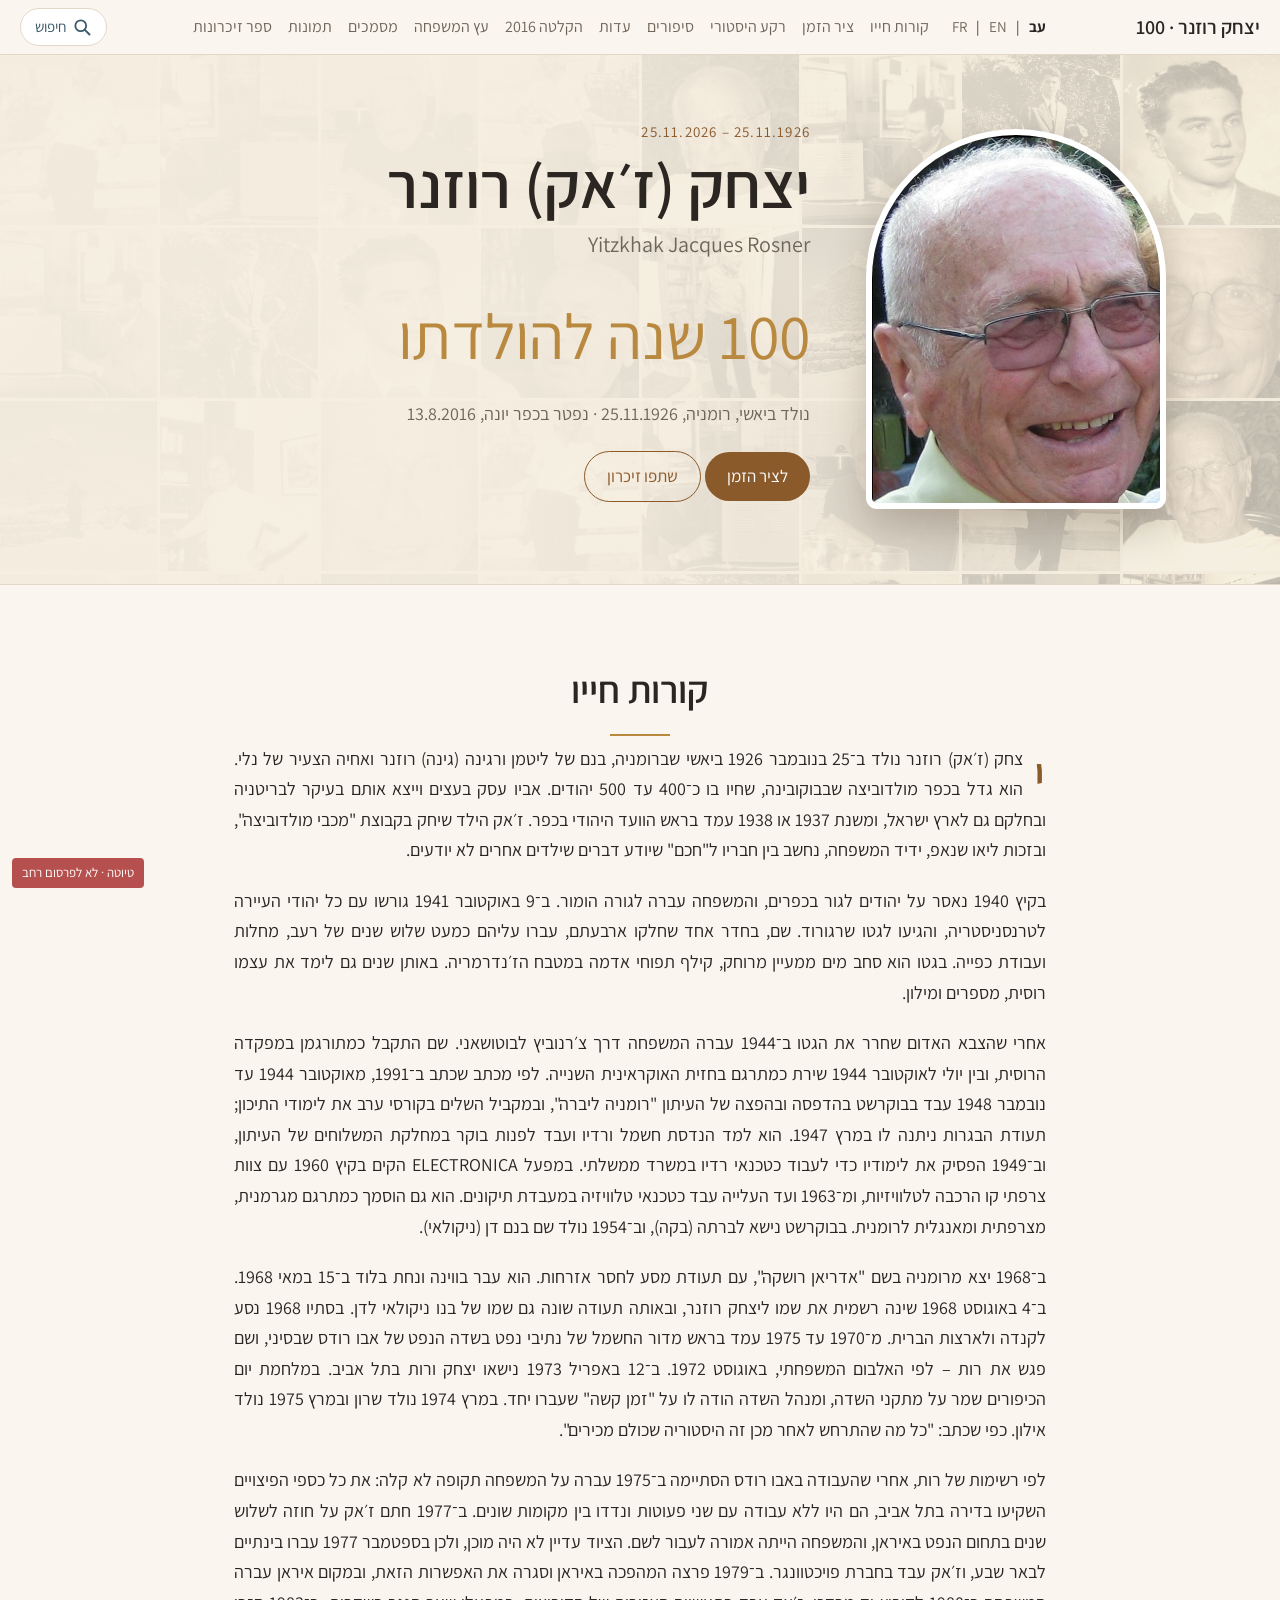
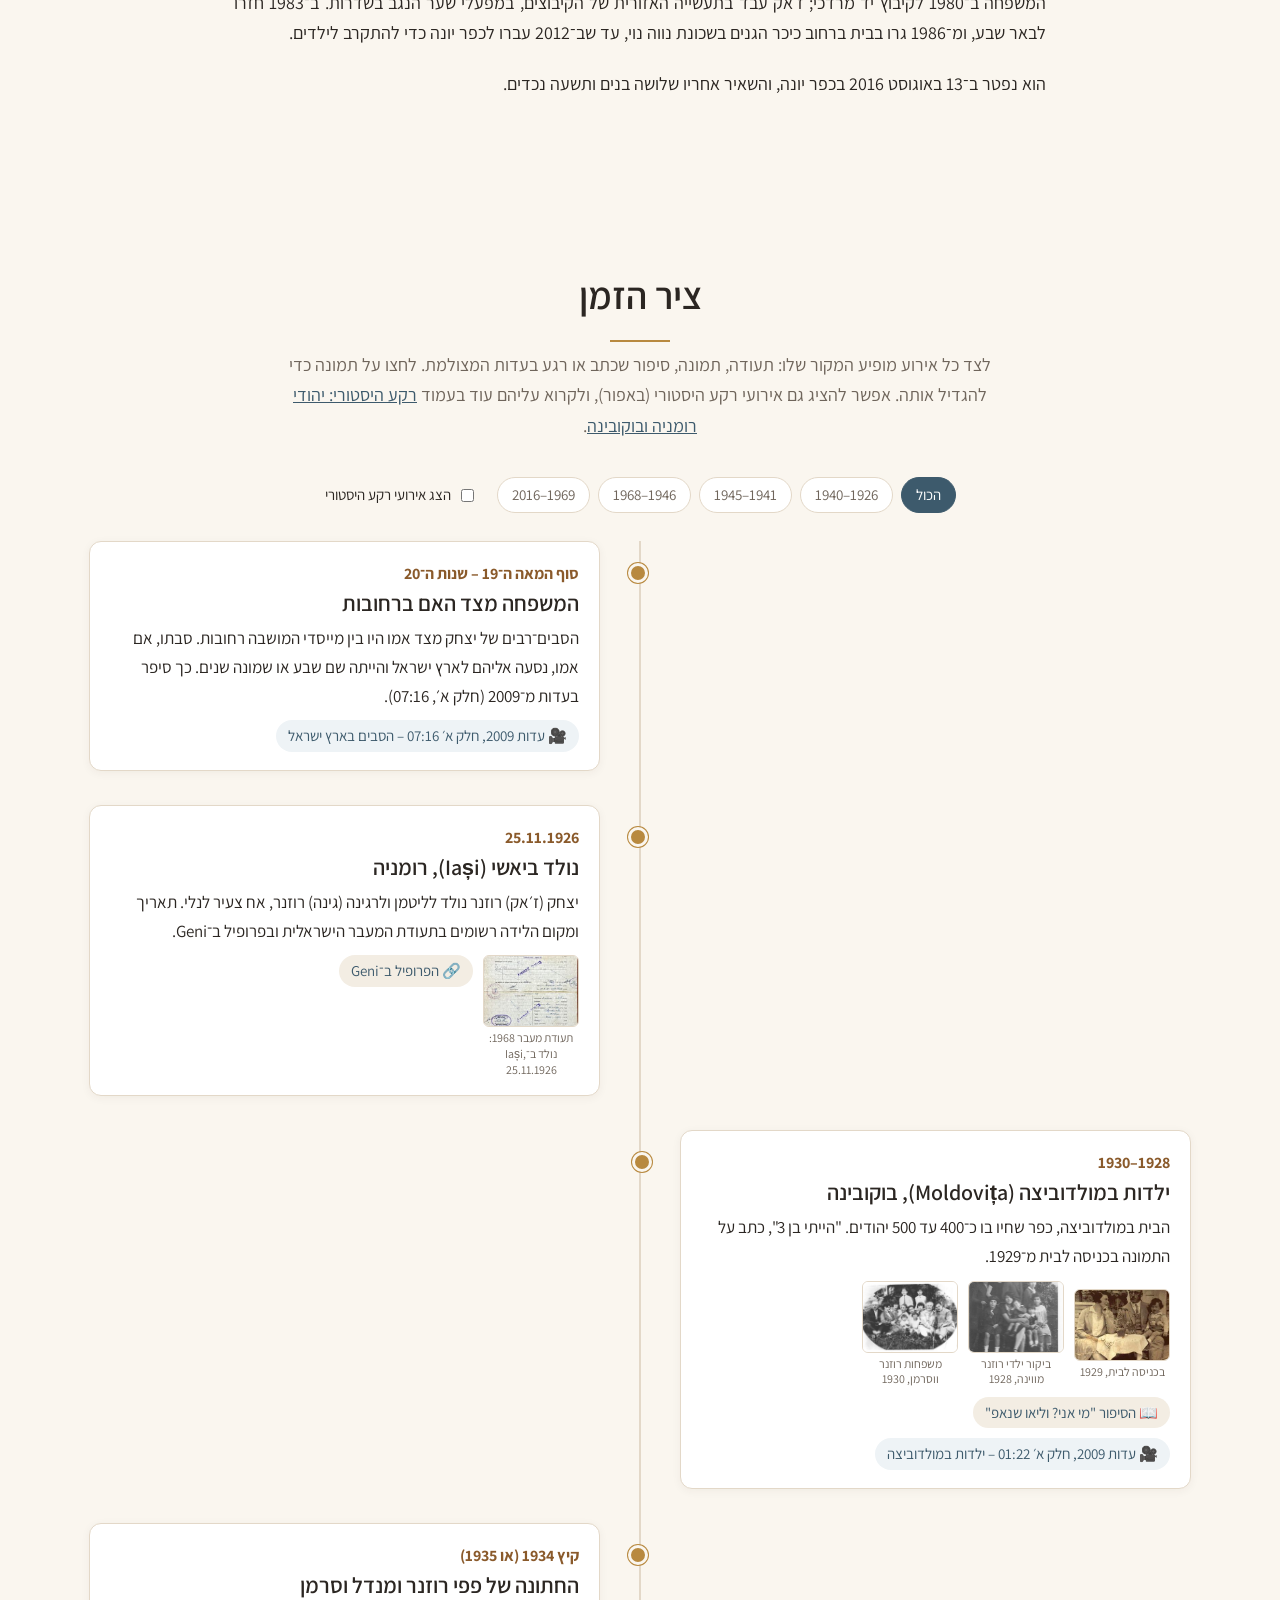
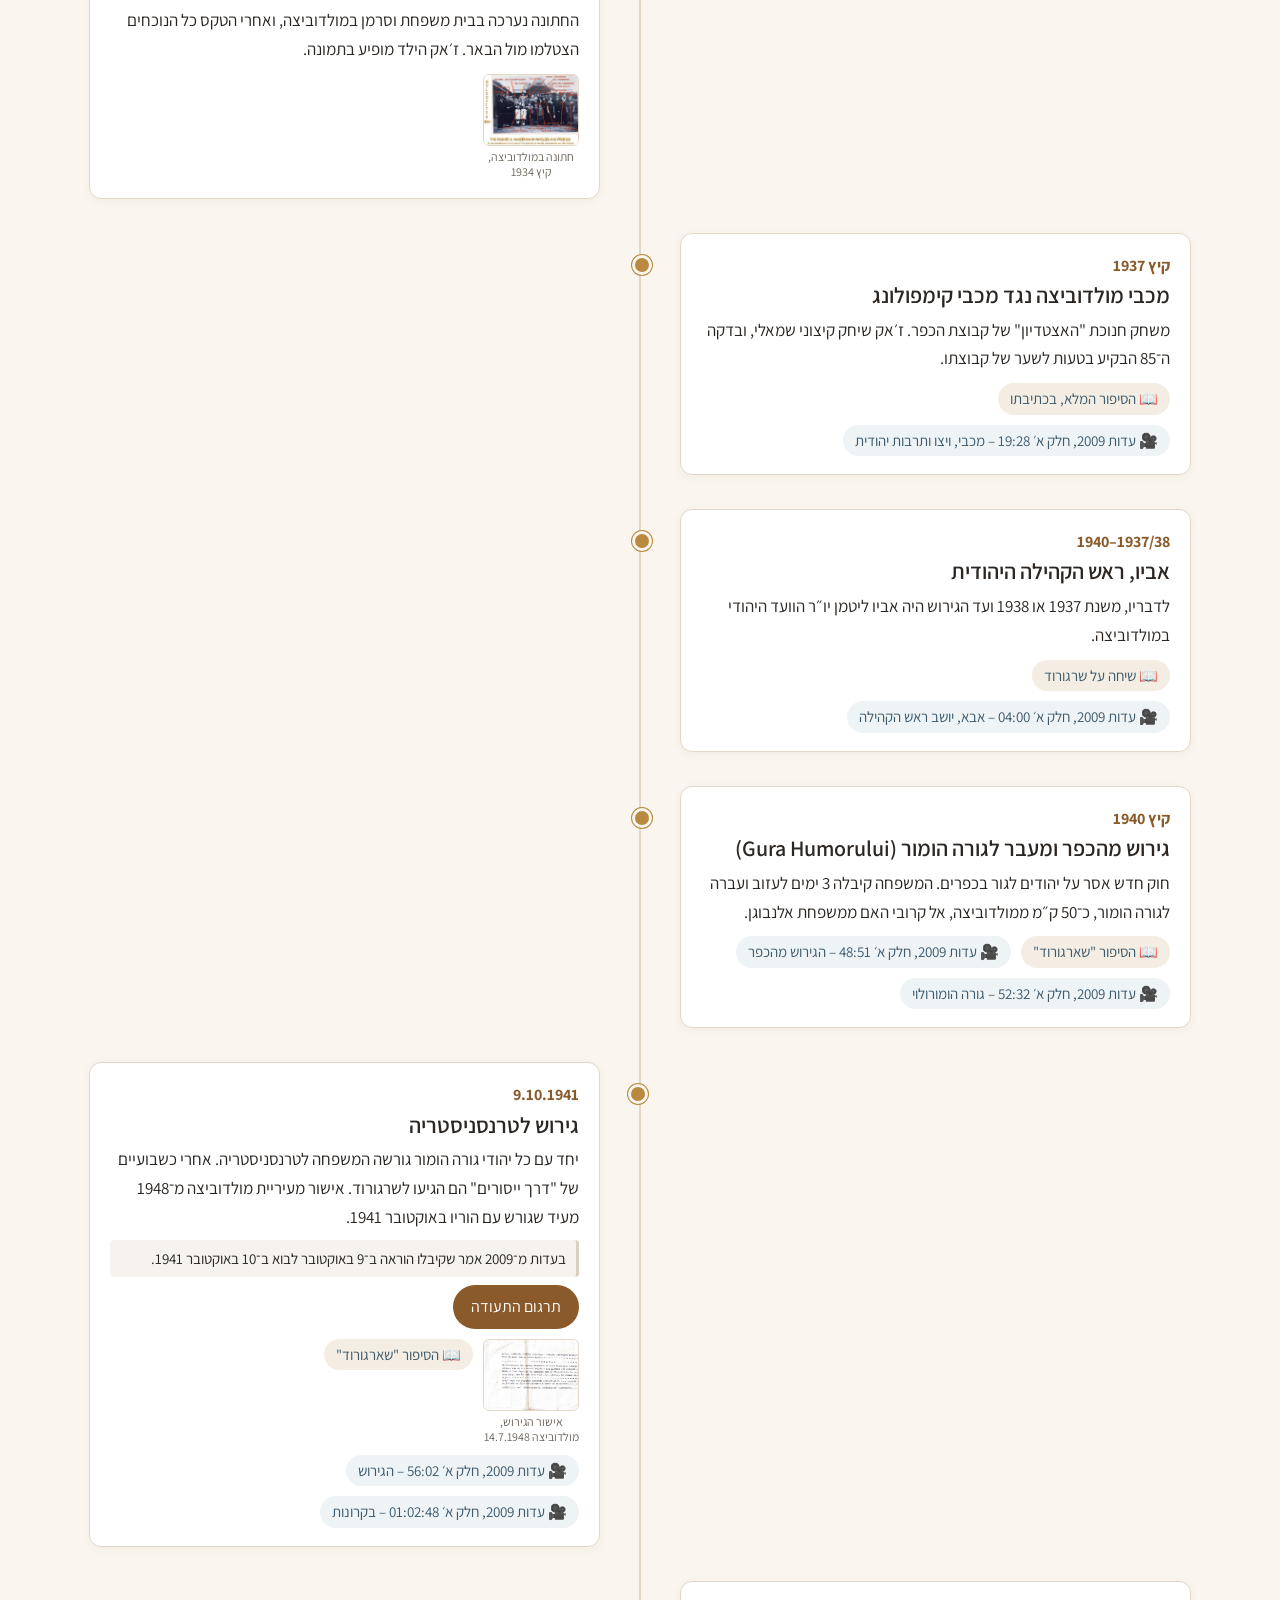
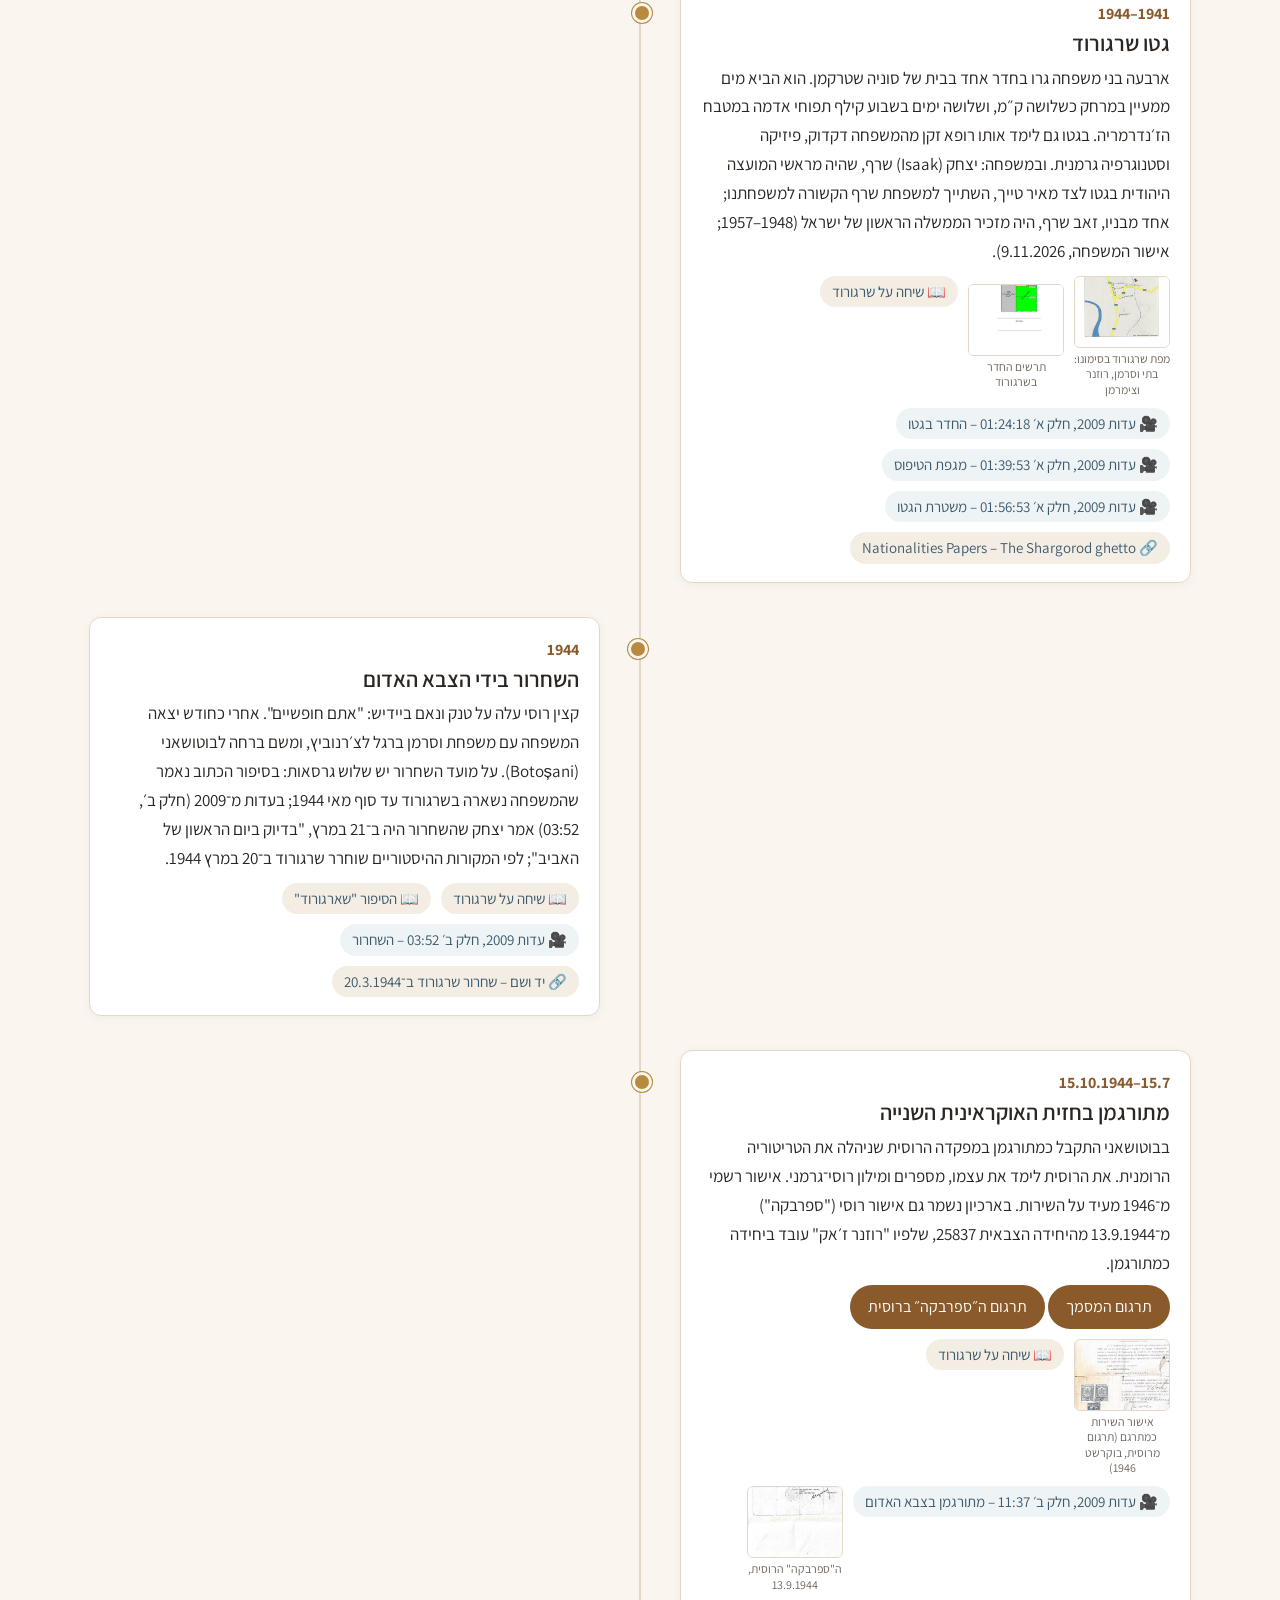
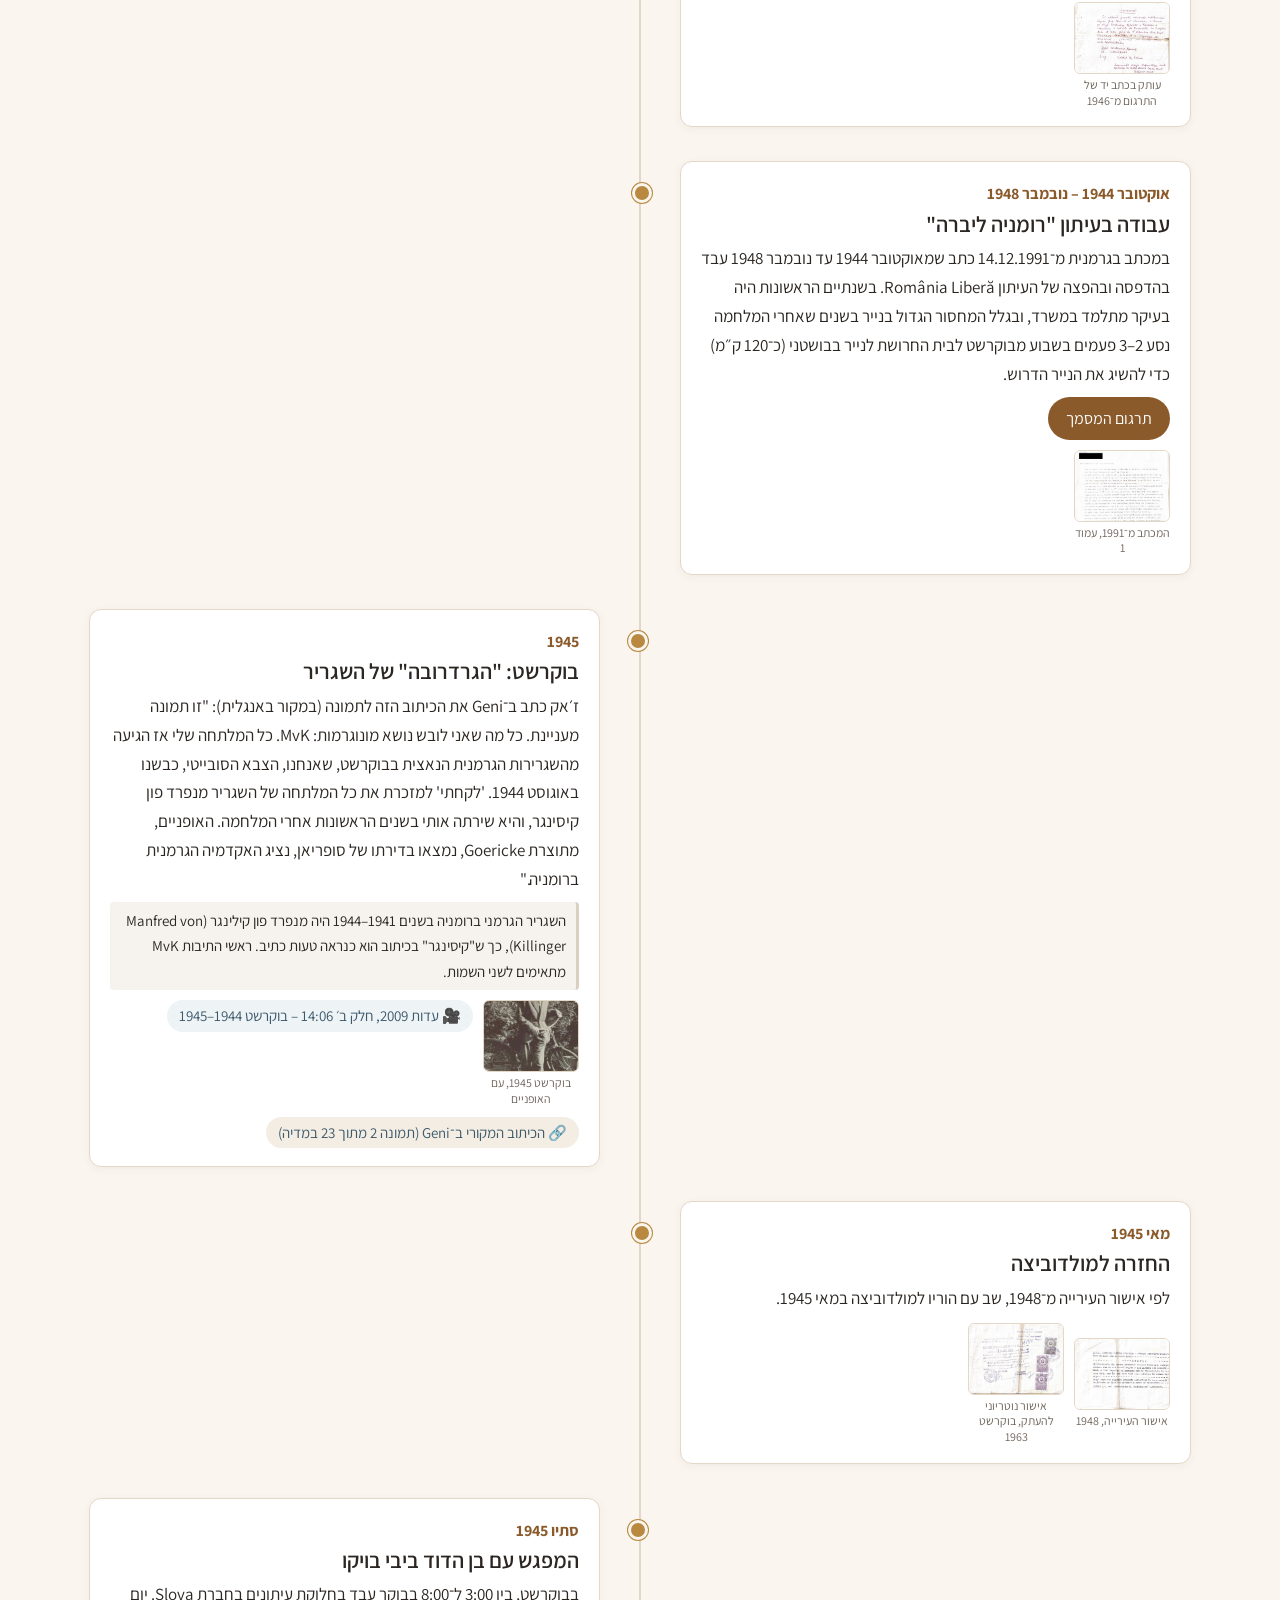
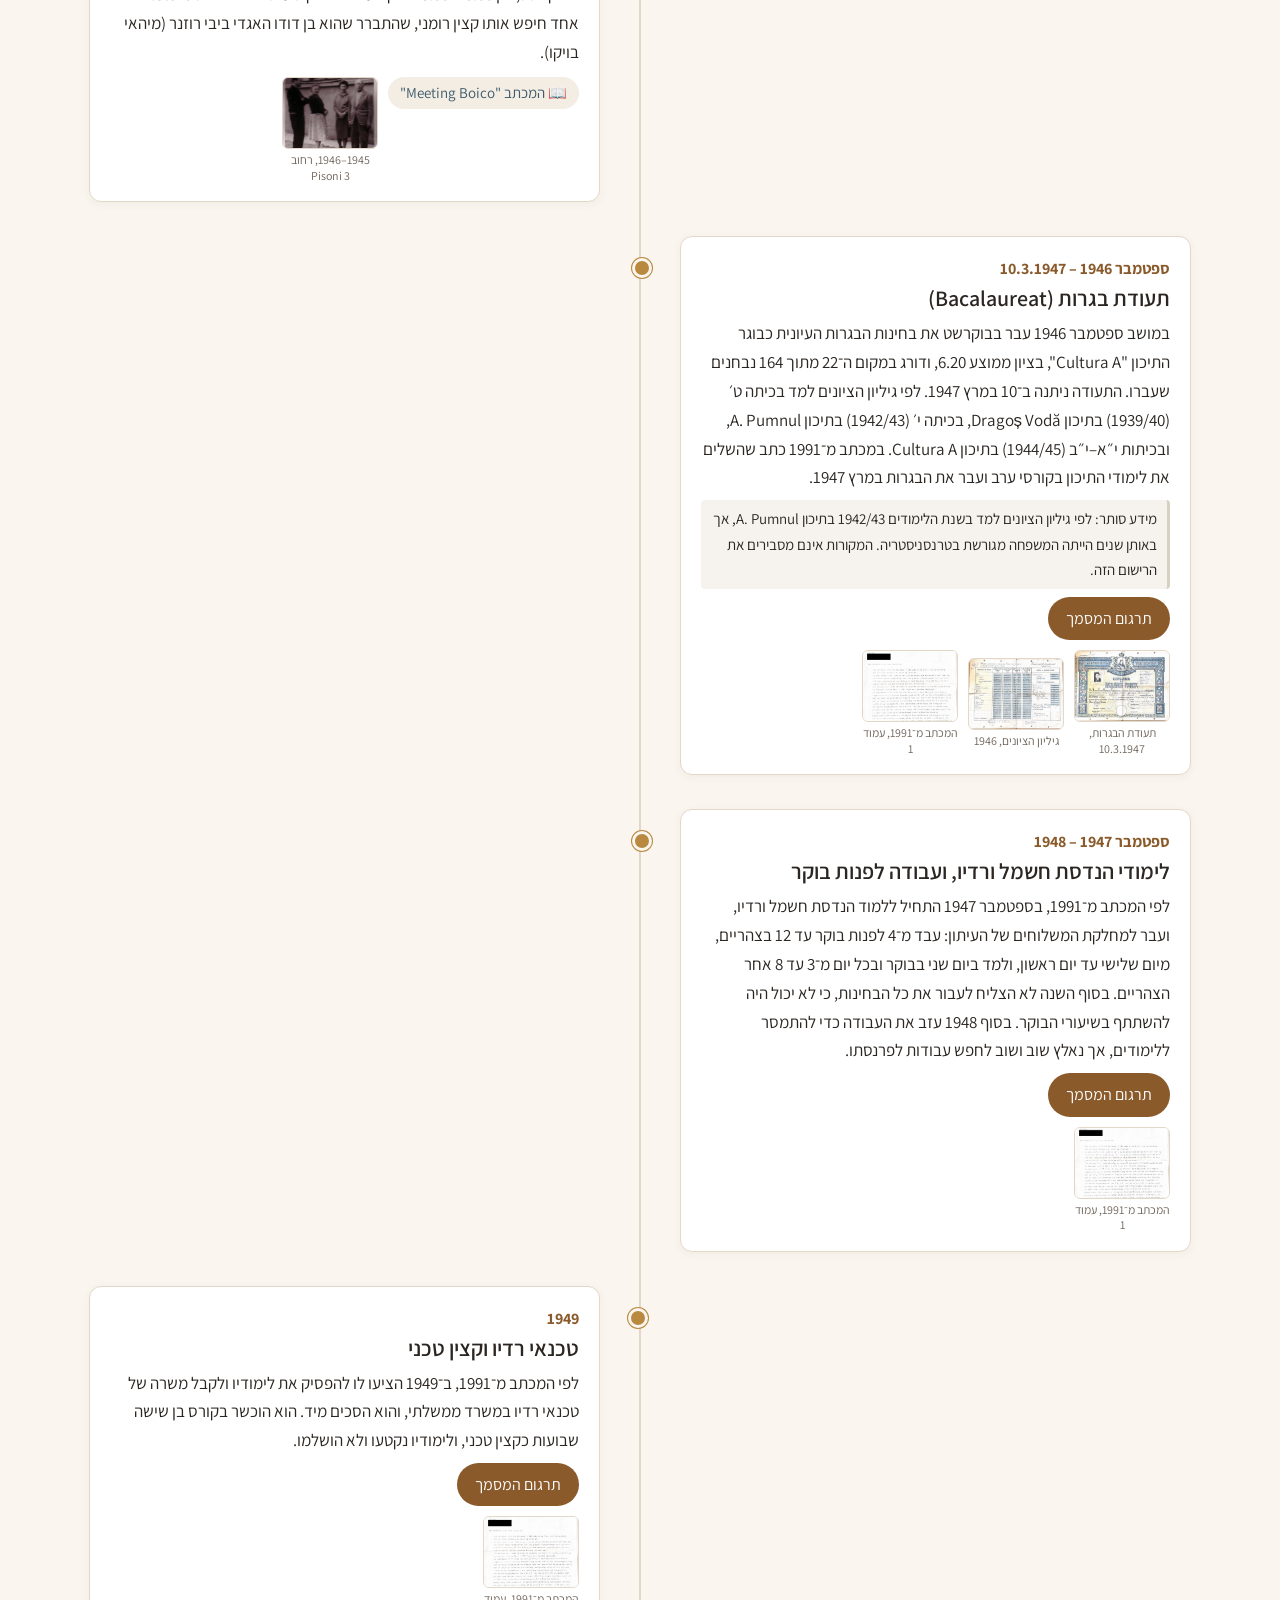
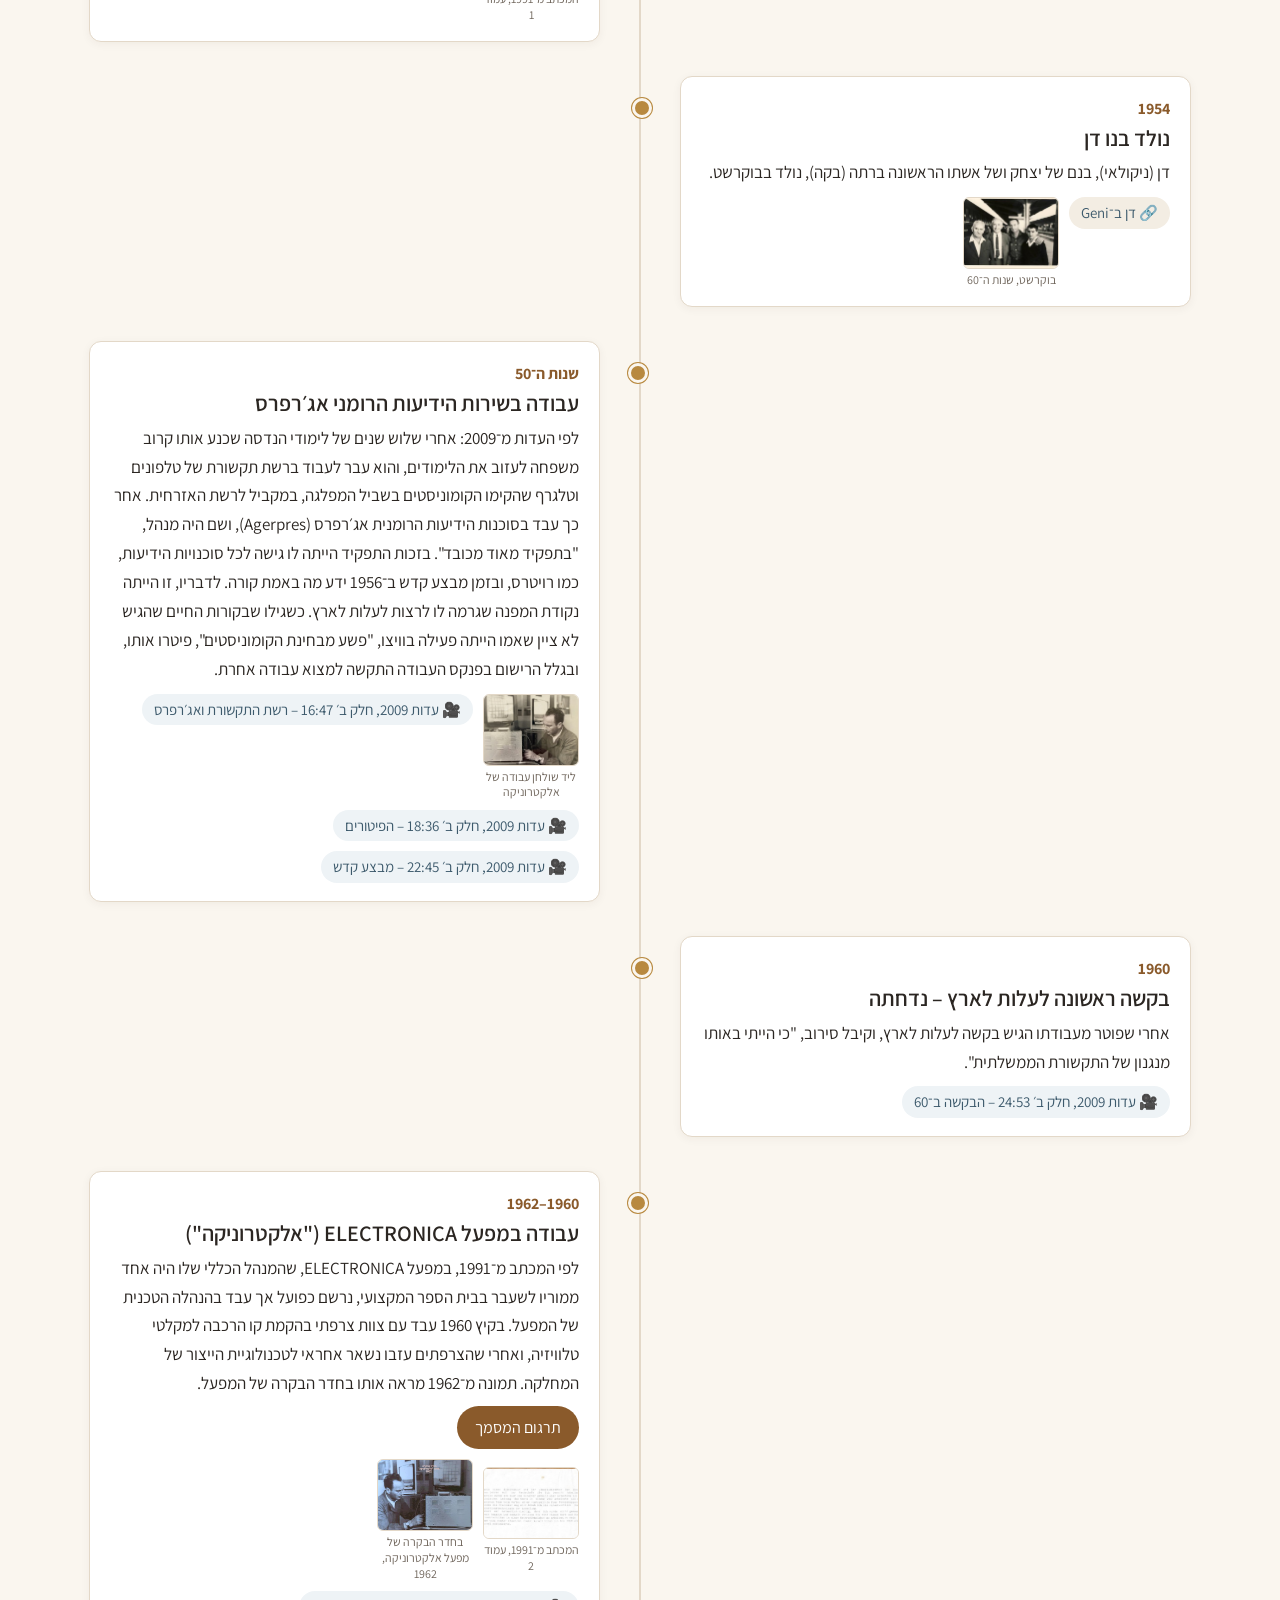
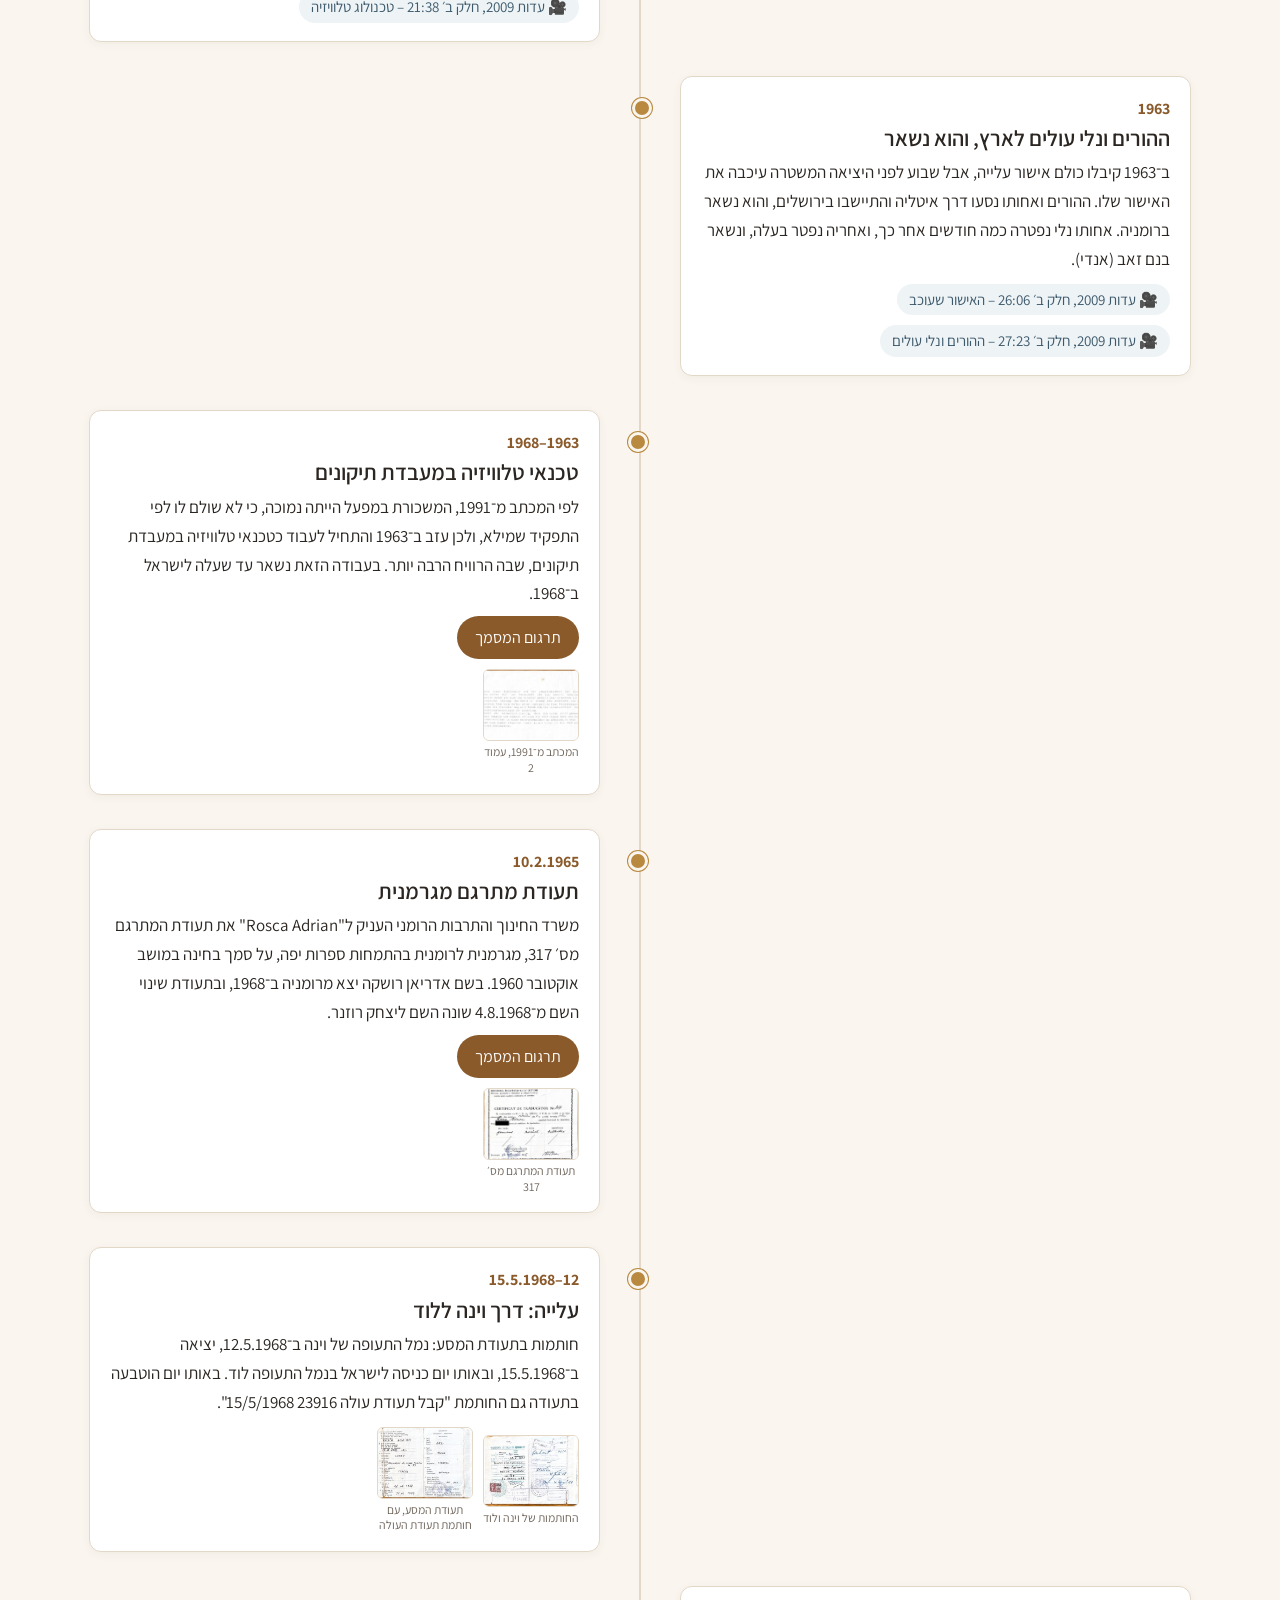
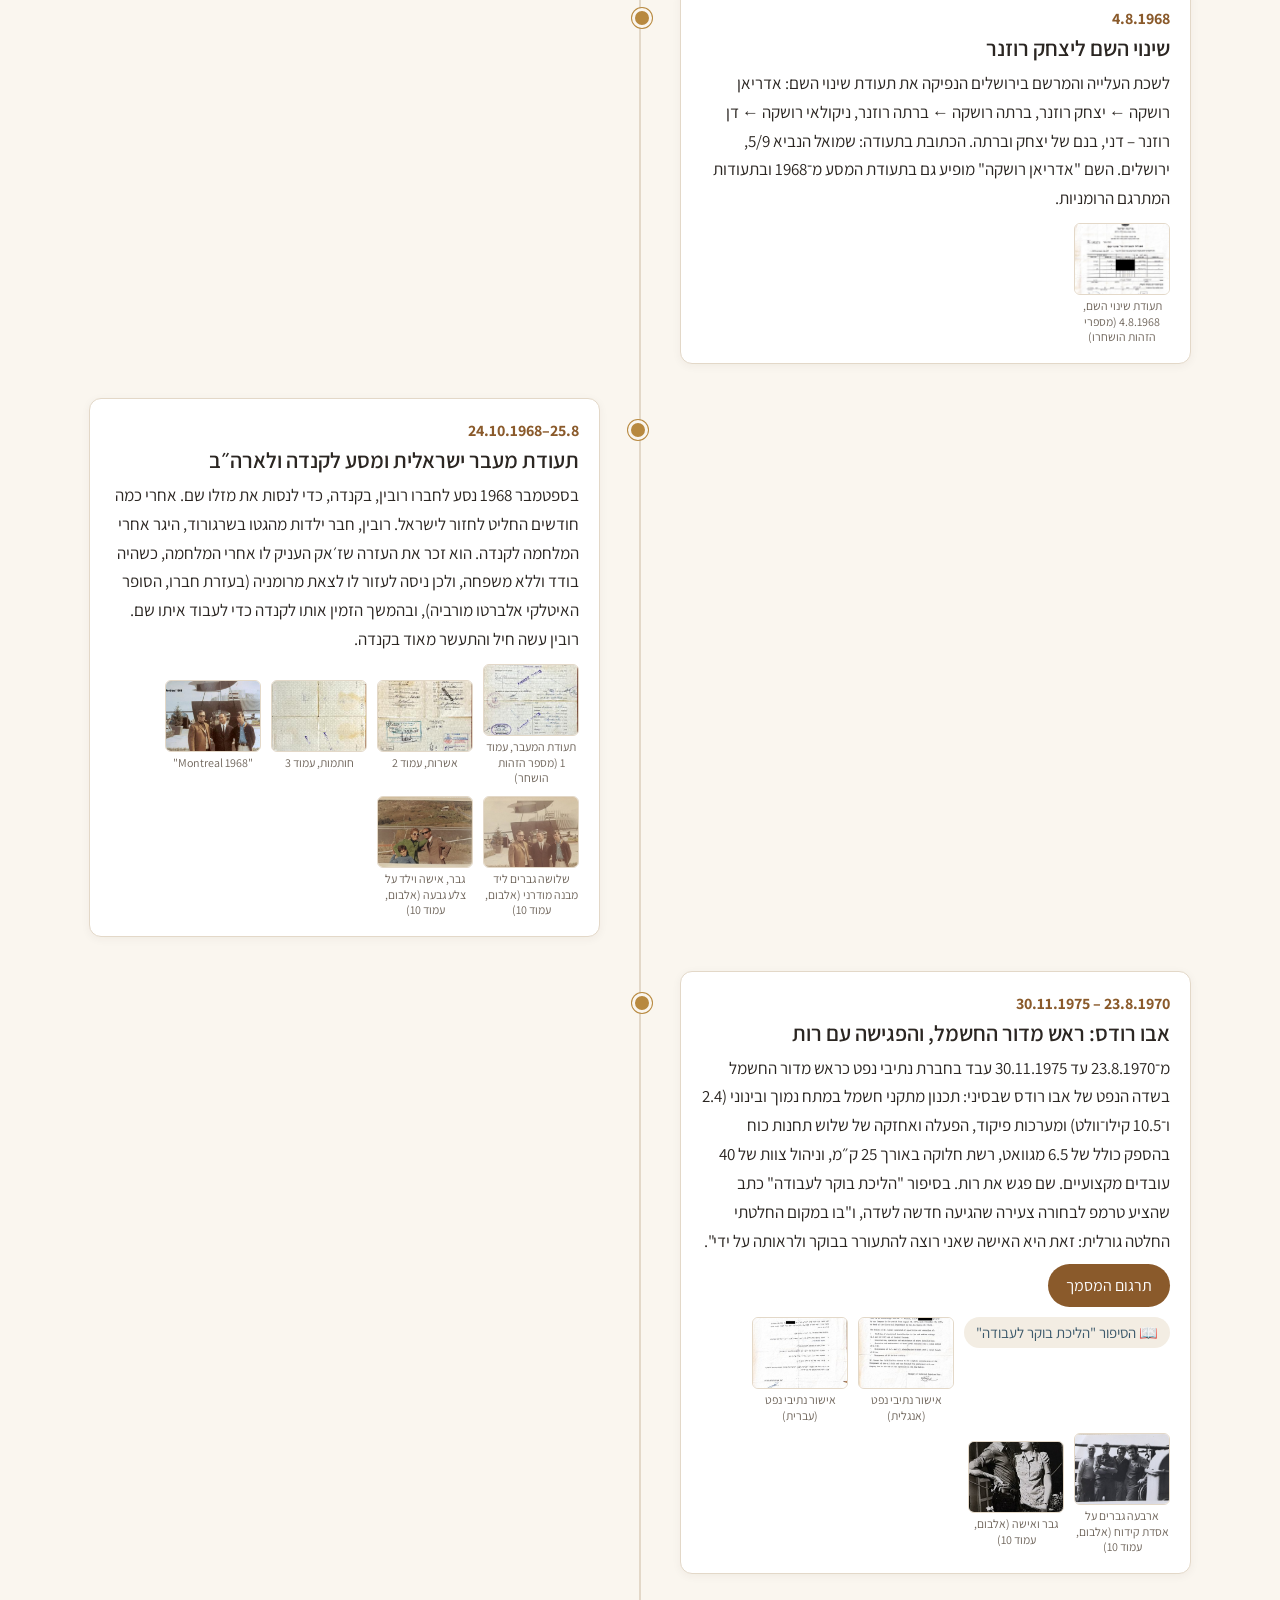
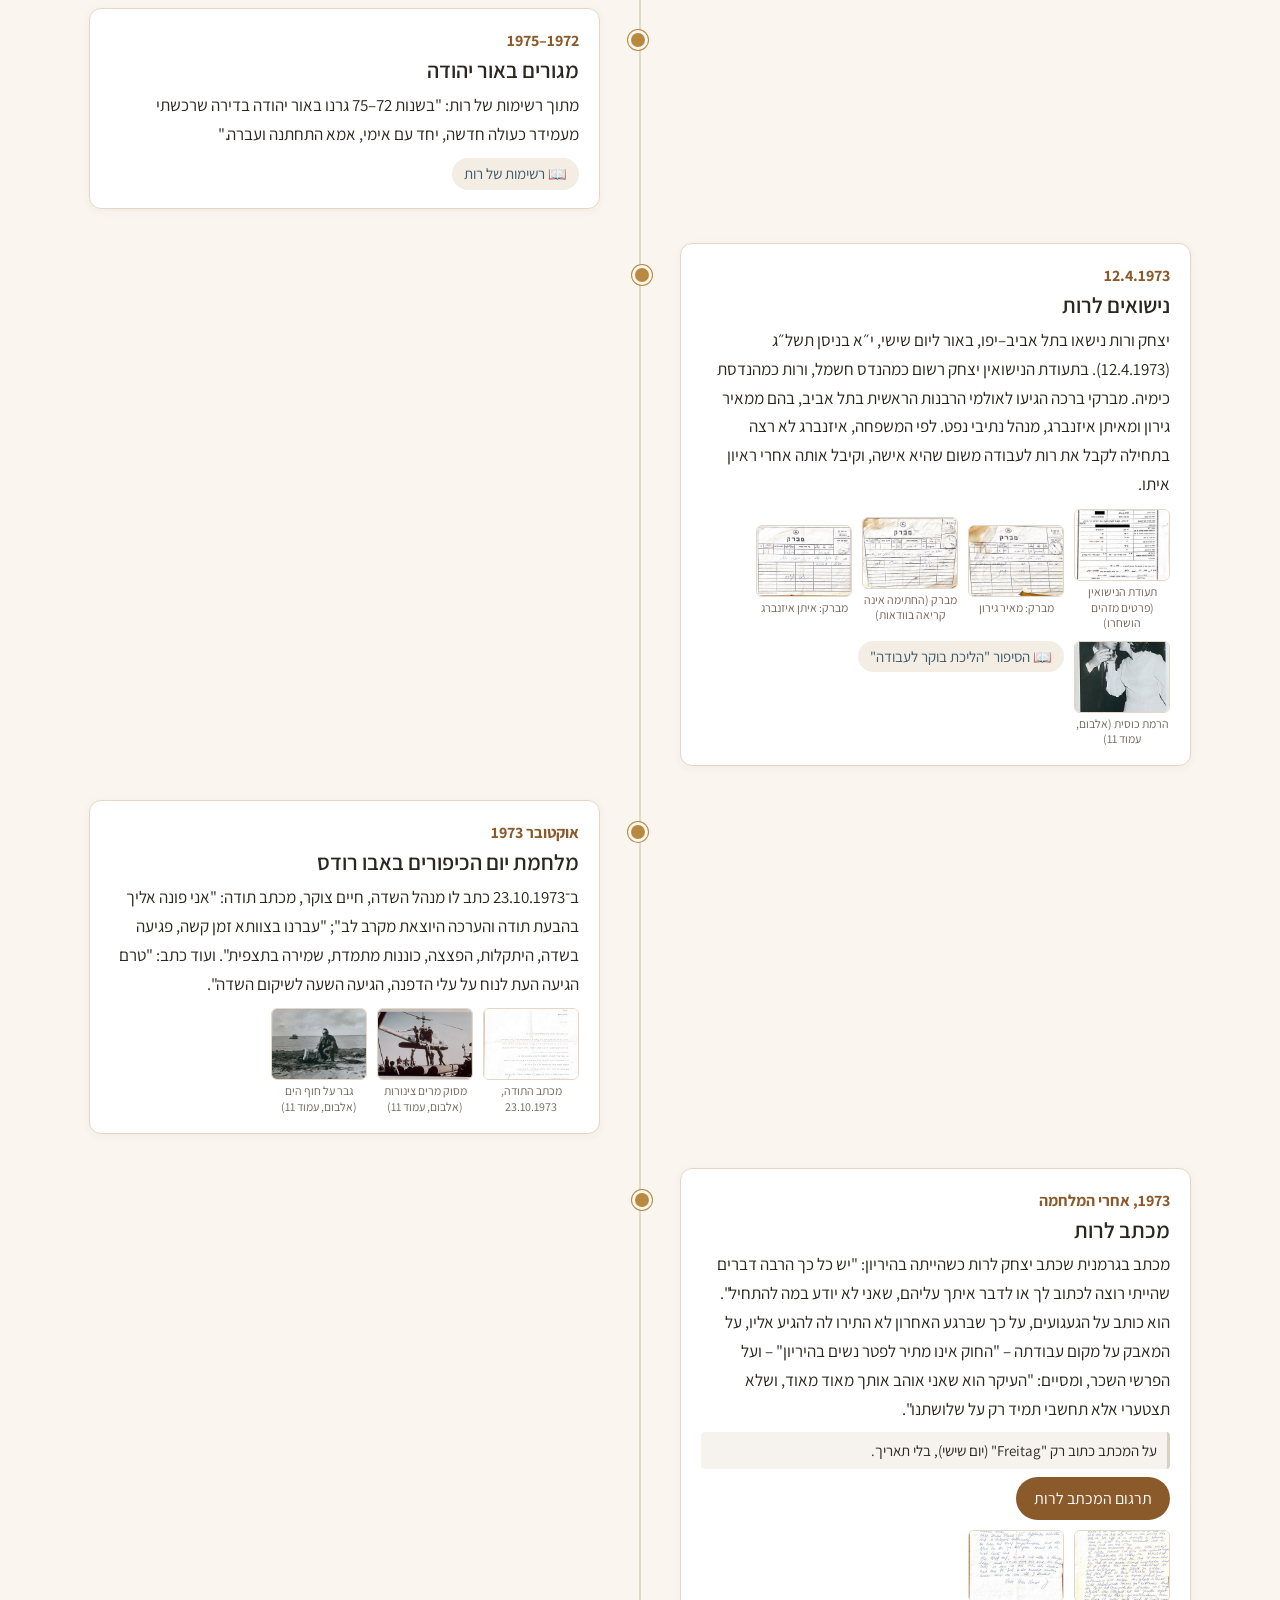
==== index.html @ 9b3b56cf "Hero: faded mosaic background of photos of Jacques (option A), fade flips for RTL/LTR" ====
<!doctype html>
<html lang="he" dir="rtl">
<head>
<meta charset="utf-8">
<meta name="viewport" content="width=device-width,initial-scale=1">
<meta name="robots" content="noindex">
<title data-i18n="doc.title">יצחק (ז׳אק) רוזנר · 100 שנה · 1926–2026</title>
<meta name="description" content="אתר לזכרו של יצחק (ז׳אק) רוזנר, לציון 100 שנה להולדתו: קורות חייו, ציר זמן עם מסמכים, סיפורים שכתב, עדות, עץ משפחה ותמונות.">
<meta property="og:title" content="יצחק (ז׳אק) רוזנר · 100 שנה">
<meta property="og:image" content="img/hero.jpg">
<link rel="preconnect" href="https://fonts.googleapis.com"><link rel="preconnect" href="https://fonts.gstatic.com" crossorigin>
<link href="https://fonts.googleapis.com/css2?family=Assistant:wght@300;400;600;700&display=swap" rel="stylesheet">
<link rel="stylesheet" href="css/style.css">
</head>
<body>
<div class="draft-ribbon" data-i18n="ui.draft">טיוטה · לא לפרסום רחב</div>
<nav class="nav" id="nav">
  <a href="#top" class="nav-brand" data-i18n="nav.brand">יצחק רוזנר · 100</a>
  <div class="lang-switch" role="navigation" aria-label="Language">
    <button type="button" data-set-lang="he" lang="he">עב</button>
    <span aria-hidden="true">|</span>
    <button type="button" data-set-lang="en" lang="en">EN</button>
    <span aria-hidden="true">|</span>
    <button type="button" data-set-lang="fr" lang="fr">FR</button>
  </div>
  <button class="nav-toggle" data-i18n-aria="nav.menu" aria-label="תפריט" onclick="document.getElementById('nav').classList.toggle('open')">☰</button>
  <div class="nav-links">
    <a href="#bio" data-i18n="nav.bio">קורות חייו</a><a href="#timeline" data-i18n="nav.timeline">ציר הזמן</a><a href="history.html" data-i18n="nav.history">רקע היסטורי</a><a href="#stories" data-i18n="nav.stories">סיפורים</a><a href="#testimony" data-i18n="nav.testimony">עדות</a><a href="#recording2016" data-i18n="nav.recording">הקלטה 2016</a><a href="#family" data-i18n="nav.family">עץ המשפחה</a><a href="#documents" data-i18n="nav.documents">מסמכים</a><a href="#gallery" data-i18n="nav.gallery">תמונות</a><a href="#memories" data-i18n="nav.memories">ספר זיכרונות</a>
  </div>
  <button type="button" class="nav-search" data-search-open data-i18n-aria="search.open" aria-label="חיפוש באתר" title="Ctrl+K"><svg viewBox="0 0 24 24" width="20" height="20" aria-hidden="true"><circle cx="10.5" cy="10.5" r="6.5" fill="none" stroke="currentColor" stroke-width="2.2"/><line x1="15.5" y1="15.5" x2="21" y2="21" stroke="currentColor" stroke-width="2.4" stroke-linecap="round"/></svg><span data-i18n="search.btn">חיפוש</span></button>
</nav>

<header class="hero" id="top">
  <div class="hero-bg" aria-hidden="true"><img src="img/t/g_young_portrait.jpg" alt="" decoding="async"><img src="img/t/g_bicycle.jpg" alt="" decoding="async"><img src="img/t/g_lab.jpg" alt="" decoding="async"><img src="img/t/g_2011_aug.jpg" alt="" decoding="async"><img src="img/t/g_promenade.jpg" alt="" decoding="async"><img src="img/t/g_2012.jpg" alt="" decoding="async"><img src="img/t/g_1962_lab.jpg" alt="" decoding="async"><img src="img/t/g_old_5.jpg" alt="" decoding="async"><img src="img/t/g_2005b.jpg" alt="" decoding="async"><img src="img/t/g_study.jpg" alt="" decoding="async"><img src="img/t/g_ap17_1.jpg" alt="" decoding="async"><img src="img/t/g_2013.jpg" alt="" decoding="async"><img src="img/t/g_2011_85b.jpg" alt="" decoding="async"><img src="img/t/g_young_portrait.jpg" alt="" decoding="async"><img src="img/t/g_bicycle.jpg" alt="" decoding="async"><img src="img/t/g_lab.jpg" alt="" decoding="async"><img src="img/t/g_2011_aug.jpg" alt="" decoding="async"><img src="img/t/g_promenade.jpg" alt="" decoding="async"><img src="img/t/g_2012.jpg" alt="" decoding="async"><img src="img/t/g_1962_lab.jpg" alt="" decoding="async"><img src="img/t/g_old_5.jpg" alt="" decoding="async"><img src="img/t/g_2005b.jpg" alt="" decoding="async"><img src="img/t/g_study.jpg" alt="" decoding="async"><img src="img/t/g_ap17_1.jpg" alt="" decoding="async"><img src="img/t/g_2013.jpg" alt="" decoding="async"><img src="img/t/g_2011_85b.jpg" alt="" decoding="async"><img src="img/t/g_young_portrait.jpg" alt="" decoding="async"><img src="img/t/g_bicycle.jpg" alt="" decoding="async"><img src="img/t/g_lab.jpg" alt="" decoding="async"><img src="img/t/g_2011_aug.jpg" alt="" decoding="async"><img src="img/t/g_promenade.jpg" alt="" decoding="async"><img src="img/t/g_2012.jpg" alt="" decoding="async"><img src="img/t/g_1962_lab.jpg" alt="" decoding="async"><img src="img/t/g_old_5.jpg" alt="" decoding="async"><img src="img/t/g_2005b.jpg" alt="" decoding="async"><img src="img/t/g_study.jpg" alt="" decoding="async"><img src="img/t/g_ap17_1.jpg" alt="" decoding="async"><img src="img/t/g_2013.jpg" alt="" decoding="async"><img src="img/t/g_2011_85b.jpg" alt="" decoding="async"><img src="img/t/g_young_portrait.jpg" alt="" decoding="async"><img src="img/t/g_bicycle.jpg" alt="" decoding="async"><img src="img/t/g_lab.jpg" alt="" decoding="async"><img src="img/t/g_2011_aug.jpg" alt="" decoding="async"><img src="img/t/g_promenade.jpg" alt="" decoding="async"><img src="img/t/g_2012.jpg" alt="" decoding="async"><img src="img/t/g_1962_lab.jpg" alt="" decoding="async"><img src="img/t/g_old_5.jpg" alt="" decoding="async"><img src="img/t/g_2005b.jpg" alt="" decoding="async"><img src="img/t/g_study.jpg" alt="" decoding="async"><img src="img/t/g_ap17_1.jpg" alt="" decoding="async"><img src="img/t/g_2013.jpg" alt="" decoding="async"><img src="img/t/g_2011_85b.jpg" alt="" decoding="async"></div><div class="hero-veil" aria-hidden="true"></div>
  <div class="hero-inner">
    <figure class="hero-photo"><img src="img/hero.jpg" alt="יצחק רוזנר, 2009" data-i18n-alt="hero.alt"></figure>
    <div class="hero-text">
      <p class="eyebrow">25.11.1926 – 25.11.2026</p>
      <h1 data-i18n="hero.name">יצחק (ז׳אק) רוזנר</h1>
      <p class="latin">Yitzkhak Jacques Rosner</p>
      <p class="hundred"><span>100</span> <span data-i18n="hero.hundred">שנה להולדתו</span></p>
      <p class="dates" data-i18n="hero.dates">נולד ביאשי, רומניה, 25.11.1926 · נפטר בכפר יונה, 13.8.2016</p>
      <p class="hero-cta"><a class="btn" href="#timeline" data-i18n="hero.cta.timeline">לציר הזמן</a> <a class="btn ghost" href="#memories" data-i18n="hero.cta.memory">שתפו זיכרון</a></p>
    </div>
  </div>
</header>

<main>
<section id="bio" class="section narrow">
  <h2 class="sec-title" data-i18n="sec.bio">קורות חייו</h2>
  <div class="bio">
    <p data-i18n="bio.1">יצחק (ז׳אק) רוזנר נולד ב־25 בנובמבר 1926 ביאשי שברומניה, בנם של ליטמן ורגינה (גינה) רוזנר ואחיה הצעיר של נלי. הוא גדל בכפר מולדוביצה שבבוקובינה, שחיו בו כ־400 עד 500 יהודים. אביו עסק בעצים וייצא אותם בעיקר לבריטניה ובחלקם גם לארץ ישראל, ומשנת 1937 או 1938 עמד בראש הוועד היהודי בכפר. ז׳אק הילד שיחק בקבוצת "מכבי מולדוביצה", ובזכות ליאו שנאפ, ידיד המשפחה, נחשב בין חבריו ל"חכם" שיודע דברים שילדים אחרים לא יודעים.</p>
    <p data-i18n="bio.2">בקיץ 1940 נאסר על יהודים לגור בכפרים, והמשפחה עברה לגורה הומור. ב־9 באוקטובר 1941 גורשו עם כל יהודי העיירה לטרנסניסטריה, והגיעו לגטו שרגורוד. שם, בחדר אחד שחלקו ארבעתם, עברו עליהם כמעט שלוש שנים של רעב, מחלות ועבודת כפייה. בגטו הוא סחב מים ממעיין מרוחק, קילף תפוחי אדמה במטבח הז׳נדרמריה. באותן שנים גם לימד את עצמו רוסית, מספרים ומילון.</p>
    <p data-i18n="bio.3">אחרי שהצבא האדום שחרר את הגטו ב־1944 עברה המשפחה דרך צ׳רנוביץ לבוטושאני. שם התקבל כמתורגמן במפקדה הרוסית, ובין יולי לאוקטובר 1944 שירת כמתרגם בחזית האוקראינית השנייה. לפי מכתב שכתב ב־1991, מאוקטובר 1944 עד נובמבר 1948 עבד בבוקרשט בהדפסה ובהפצה של העיתון "רומניה ליברה", ובמקביל השלים בקורסי ערב את לימודי התיכון; תעודת הבגרות ניתנה לו במרץ 1947. הוא למד הנדסת חשמל ורדיו ועבד לפנות בוקר במחלקת המשלוחים של העיתון, וב־1949 הפסיק את לימודיו כדי לעבוד כטכנאי רדיו במשרד ממשלתי. במפעל ELECTRONICA הקים בקיץ 1960 עם צוות צרפתי קו הרכבה לטלוויזיות, ומ־1963 ועד העלייה עבד כטכנאי טלוויזיה במעבדת תיקונים. הוא גם הוסמך כמתרגם מגרמנית, מצרפתית ומאנגלית לרומנית. בבוקרשט נישא לברתה (בקה), וב־1954 נולד שם בנם דן (ניקולאי).</p>
    <p data-i18n="bio.4">ב־1968 יצא מרומניה בשם "אדריאן רושקה", עם תעודת מסע לחסר אזרחות. הוא עבר בווינה ונחת בלוד ב־15 במאי 1968. ב־4 באוגוסט 1968 שינה רשמית את שמו ליצחק רוזנר, ובאותה תעודה שונה גם שמו של בנו ניקולאי לדן. בסתיו 1968 נסע לקנדה ולארצות הברית. מ־1970 עד 1975 עמד בראש מדור החשמל של נתיבי נפט בשדה הנפט של אבו רודס שבסיני, ושם פגש את רות – לפי האלבום המשפחתי, באוגוסט 1972. ב־12 באפריל 1973 נישאו יצחק ורות בתל אביב. במלחמת יום הכיפורים שמר על מתקני השדה, ומנהל השדה הודה לו על "זמן קשה" שעברו יחד. במרץ 1974 נולד שרון ובמרץ 1975 נולד אילון. כפי שכתב: "כל מה שהתרחש לאחר מכן זה היסטוריה שכולם מכירים".</p>
    <p data-i18n="bio.6">לפי רשימות של רות, אחרי שהעבודה באבו רודס הסתיימה ב־1975 עברה על המשפחה תקופה לא קלה: את כל כספי הפיצויים השקיעו בדירה בתל אביב, הם היו ללא עבודה עם שני פעוטות ונדדו בין מקומות שונים. ב־1977 חתם ז׳אק על חוזה לשלוש שנים בתחום הנפט באיראן, והמשפחה הייתה אמורה לעבור לשם. הציוד עדיין לא היה מוכן, ולכן בספטמבר 1977 עברו בינתיים לבאר שבע, וז׳אק עבד בחברת פויכטוונגר. ב־1979 פרצה המהפכה באיראן וסגרה את האפשרות הזאת, ובמקום איראן עברה המשפחה ב־1980 לקיבוץ יד מרדכי; ז׳אק עבד בתעשייה האזורית של הקיבוצים, במפעלי שער הנגב בשדרות. ב־1983 חזרו לבאר שבע, ומ־1986 גרו בבית ברחוב כיכר הגנים בשכונת נווה נוי, עד שב־2012 עברו לכפר יונה כדי להתקרב לילדים.</p>
    <p data-i18n="bio.5">הוא נפטר ב־13 באוגוסט 2016 בכפר יונה, והשאיר אחריו שלושה בנים ותשעה נכדים.</p>
  </div>
</section>

<section id="timeline" class="section">
  <h2 class="sec-title" data-i18n="sec.timeline">ציר הזמן</h2>
  <p class="sec-lead" data-i18n-html="sec.timeline.lead">לצד כל אירוע מופיע המקור שלו: תעודה, תמונה, סיפור שכתב או רגע בעדות המצולמת. לחצו על תמונה כדי להגדיל אותה. אפשר להציג גם אירועי רקע היסטורי (באפור), ולקרוא עליהם עוד בעמוד <a href="history.html">רקע היסטורי: יהודי רומניה ובוקובינה</a>.</p>
  <div class="tl-filter" id="tlFilter"></div>
  <ol class="timeline" id="tl"></ol>
</section>

<section id="stories" class="section alt">
  <h2 class="sec-title" data-i18n="sec.stories">הסיפורים שלו</h2>
  <p class="sec-lead" data-i18n="sec.stories.lead">סיפורים וזיכרונות שיצחק רוזנר כתב בעצמו, מתוך התיקייה "letters and stories".</p>
  <div class="cards" id="storyCards"></div>
</section>

<section id="testimony" class="section narrow">
  <h2 class="sec-title" data-i18n="sec.testimony">העדות ביד ושם (2009)</h2>
  <p class="sec-lead" data-i18n="sec.testimony.lead">עדות שמסר ליד ושם ב־י״ג באדר תשס״ט (9.3.2009), בבית בבאר שבע, בשני חלקים. מתחת לכל סרטון יש תמלול ערוך עם פרקים, וכל שעה בתמלול פותחת את הסרטון ברגע המתאים.</p>
  <div class="videos">
    <figure><div class="yt"><iframe loading="lazy" src="https://www.youtube-nocookie.com/embed/Id7uz9Xt8M4" title="עדות יצחק רוזנר ליד ושם – חלק א" data-i18n-aria="yt.part1" allowfullscreen></iframe></div>
      <figcaption data-i18n-html="yt.cap1">חלק א׳ (1:59:23) · <a href="https://youtu.be/Id7uz9Xt8M4" target="_blank" rel="noopener">לצפייה ביוטיוב</a></figcaption>
      <details class="transcript" id="tr-part1"><summary data-i18n="tr.part1">תמלול חלק א׳ · תמלול אוטומטי ערוך – טרם נבדק על ידי המשפחה</summary><div class="tr-text" data-src="data/testimony_part1.html">טוען…</div></details></figure>
    <figure><div class="yt"><iframe loading="lazy" src="https://www.youtube-nocookie.com/embed/WQ14GO9kM6o" title="עדות יצחק רוזנר ליד ושם – חלק ב" data-i18n-aria="yt.part2" allowfullscreen></iframe></div>
      <figcaption data-i18n-html="yt.cap2">חלק ב׳ (38:43) · <a href="https://youtu.be/WQ14GO9kM6o" target="_blank" rel="noopener">לצפייה ביוטיוב</a></figcaption>
      <details class="transcript" id="tr-part2"><summary data-i18n="tr.part2">תמלול חלק ב׳ · תמלול אוטומטי ערוך – טרם נבדק על ידי המשפחה</summary><div class="tr-text" data-src="data/testimony_part2.html">טוען…</div></details></figure>
  </div>
</section>

<section id="recording2016" class="section narrow alt">
  <h2 class="sec-title" data-i18n="sec.recording">אבא מספר את סיפור ילדותו בשואה (2016)</h2>
  <p class="sec-lead" data-i18n="sec.recording.lead">הקלטה ביתית מ־6.5.2016 (1:04:26). יצחק מספר לבני המשפחה על הדרך לשרגורוד, על החדר בגטו, על הרעב והטיפוס, על השחרור ועל הדרך לבוטושאני. ברקע נשמעים גם שאלות ושיחות של בני המשפחה.</p>
  <audio id="rec2016" controls preload="metadata" src="audio/aba_sipur_yeladut_shoah_2016-05-06.mp3" style="display:block;width:100%;max-width:100%;box-sizing:border-box"></audio>
  <p class="muted" style="font-size:14px;margin-top:8px" data-i18n="rec.cleaned">הקלטה עברה ניקוי רעשי רקע</p>
  <p class="muted" style="font-size:14px"><a href="audio/aba_sipur_yeladut_shoah_2016-05-06.mp3" download data-i18n="rec.download">הורדת ההקלטה (MP3, 45MB)</a></p>
  <details class="transcript" id="tr-rec2016"><summary data-i18n="tr.rec">תמלול ההקלטה · תמלול אוטומטי – טרם נבדק</summary><div class="tr-text" data-src="data/recording2016.html">טוען…</div></details>
</section>

<section id="family" class="section alt">
  <h2 class="sec-title" data-i18n="sec.family">עץ המשפחה</h2>
  <p class="sec-lead" data-i18n="sec.family.lead">לפי הפרופילים ב־Geni. לבני משפחה בחיים מוצגים רק שמות.</p>
  <p class="tree-hint" data-i18n="tree.hint">לחצו על אדם לפרטים. אפשר לזום ולגרור את העץ.</p>
  <div class="tree-toolbar" dir="ltr">
    <button type="button" id="treeZoomOut" data-i18n-aria="tree.zoomOut" aria-label="הקטנה">−</button>
    <button type="button" id="treeZoomFit" data-i18n="tree.fit">התאמה</button>
    <button type="button" id="treeZoomIn" data-i18n-aria="tree.zoomIn" aria-label="הגדלה">+</button>
  </div>
  <div class="tree-viewport" id="treeViewport">
    <div class="tree-canvas" id="treeCanvas"></div>
  </div>
  <div class="tree-info" id="treeInfo" hidden></div>
  <p class="center"><a class="btn big" href="https://www.geni.com/people/Yitzkhak-Rosner/145344" target="_blank" rel="noopener" data-i18n="tree.geniBtn">לעץ המלא בג׳ני</a></p>
  <p class="fine center"><a href="https://www.geni.com/family-tree/share/6000000000591046927" target="_blank" rel="noopener" data-i18n="tree.geniLink">העץ המלא בג׳ני</a></p>
</section>

<section id="documents" class="section">
  <h2 class="sec-title" data-i18n="sec.docs">מסמכים ותעודות</h2>
  <p class="sec-lead" data-i18n="sec.docs.lead">תעודות ומסמכים מתיקיית "מסמכים של אבא מרומניה" ומארכיון המשפחה. מספרי זהות ומספרי תיק הושחרו. ליד מסמכים שאינם בעברית יש כפתור תרגום.</p>
  <div class="docs" id="docs"></div>
</section>

<section id="gallery" class="section alt">
  <h2 class="sec-title" data-i18n="sec.gallery">תמונות</h2>
  <p class="sec-lead" data-i18n="sec.gallery.lead">מבחר תמונות מ־Geni, מהאלבומים "סבא ז׳ק" ו"אבא 100" ומהמצגת המשפחתית.</p>
  <div id="galleryWrap"></div>
  <p class="gallery-album"><a class="btn" href="https://photos.app.goo.gl/gUVSNr7d9CjSjsnLA" target="_blank" rel="noopener" data-i18n="gallery.album">לאלבום התמונות המלא</a></p>
</section>

<section id="memories" class="section narrow">
  <h2 class="sec-title" data-i18n="sec.memories">ספר זיכרונות</h2>
  <p class="sec-lead" data-i18n="sec.memories.lead">הכרתם את יצחק (ז׳אק)? כתבו זיכרון, סיפור או פרט מעניין, וצרפו תמונות, סרטונים או מסמכים.</p>
  <p class="mem-add"><button type="button" class="btn" id="memOpen" data-i18n="mem.add">הוסף זיכרון</button></p>
  <p id="memFlash" class="status" role="status"></p>
  <div id="memList" class="mem-list"></div>
  <div id="memModal" class="mem-modal" hidden>
    <div class="mem-modal-box" role="dialog" aria-modal="true" aria-labelledby="memModalTitle">
      <button type="button" class="mem-modal-x" id="memClose" data-i18n-aria="mem.close" aria-label="סגירה">×</button>
      <h3 id="memModalTitle" data-i18n="mem.add">הוסף זיכרון</h3>
      <p class="hint mem-edit-note" data-i18n="mem.editNote">אפשר לערוך את הזיכרון מאוחר יותר מאותו מכשיר.</p>
      <form id="memForm" class="mem-form" novalidate>
        <div class="row"><label><span data-i18n="mem.name">השם שלך *</span><input name="name" required maxlength="100"></label><label><span data-i18n="mem.relation">הקשר ליצחק</span><input name="relation" maxlength="100" placeholder="למשל: נכדה, חבר מאבו רודיס" data-i18n-placeholder="mem.relation.ph"></label></div>
        <label><span data-i18n="mem.memory">הזיכרון שלך *</span><textarea name="memory" rows="6" required maxlength="10000"></textarea></label>
        <div id="memExistingFiles" class="mem-existing" hidden></div>
        <label><span data-i18n="mem.files">קבצים (תמונות, סרטונים קצרים, מסמכים)</span><input type="file" name="files" multiple accept="image/*,video/*,application/pdf,.doc,.docx"></label>
        <p class="hint" data-i18n-html="mem.hint">עד <span id="maxMb">25</span>MB בסך הכול. לסרטון ארוך אפשר להדביק קישור (יוטיוב, Google Drive וכו׳):</p>
        <label><span data-i18n="mem.links">קישורים</span><input name="links" maxlength="1000" placeholder="https://…"></label>
        <label><span data-i18n="mem.email">אימייל (לא יפורסם, רק כדי שנוכל לחזור אליך)</span><input name="email" type="email" maxlength="200"></label>
        <label class="hp" aria-hidden="true">Website<input name="website" tabindex="-1" autocomplete="off"></label>
        <label class="check"><input type="checkbox" name="consent" required> <span data-i18n="mem.consent">אני מסכים/ה שהמשפחה תפרסם באתר את מה ששלחתי</span></label>
        <button class="btn" type="submit" id="memSubmit" data-i18n="mem.submit">שליחה</button>
        <p id="memStatus" class="status" role="status"></p>
      </form>
    </div>
  </div>
</section>
</main>

<footer class="footer">
  <p data-i18n="footer.built">האתר נבנה לכבוד 100 שנה להולדתו של יצחק (ז׳אק) רוזנר, 25.11.2026.</p>
  <p><a href="https://www.geni.com/people/Yitzkhak-Rosner/145344" target="_blank" rel="noopener">Geni</a> · <a href="https://youtu.be/Id7uz9Xt8M4" target="_blank" rel="noopener" data-i18n="footer.p1">עדות חלק א׳</a> · <a href="https://youtu.be/WQ14GO9kM6o" target="_blank" rel="noopener" data-i18n="footer.p2">עדות חלק ב׳</a></p>
</footer>

<div id="docTr" class="doc-tr-modal" hidden>
  <div class="doc-tr-box" role="dialog" aria-modal="true" aria-labelledby="docTrTitle">
    <button type="button" class="doc-tr-x" id="docTrX" aria-label="סגירה">×</button>
    <h3 id="docTrTitle">תרגום אישור הגירוש</h3>
    <div id="docTrBody"></div>
  </div>
</div>

<div class="lb" id="lb" hidden><button class="lb-x" data-i18n-aria="lb.close" aria-label="סגירה">×</button><button class="lb-prev" data-i18n-aria="lb.prev" aria-label="הקודם">›</button><figure><img id="lbImg" alt=""><figcaption id="lbCap"></figcaption><a id="lbOpen" target="_blank" data-i18n="lb.open">פתיחה בגודל מלא ↗</a></figure><button class="lb-next" data-i18n-aria="lb.next" aria-label="הבא">‹</button></div>
<script src="config.js"></script>
<script src="js/i18n.js"></script>
<script src="js/app.js"></script>
<script src="js/tree.js"></script>
<script src="js/search.js"></script>
</body>
</html>
---- css/style.css ----
:root{--bg:#faf6ef;--paper:#fffdf8;--ink:#2b2622;--muted:#6f655b;--accent:#8a5a2b;--accent2:#3d5a6c;--line:#e3d8c8;--gold:#b8893f}
*{box-sizing:border-box}
html{scroll-behavior:smooth;scroll-padding-top:64px}
body{margin:0;background:var(--bg);color:var(--ink);font-family:Assistant,Arial,sans-serif;font-size:18px;line-height:1.7}
h1,h2,h3,h4,.sec-title,.nav-brand{font-family:inherit;font-weight:600}
a{color:var(--accent2)}
img{max-width:100%;display:block}
.draft-ribbon{position:fixed;bottom:12px;left:12px;z-index:60;background:#a33;color:#fff;font-size:13px;padding:4px 10px;border-radius:4px;opacity:.85}
.nav{position:sticky;top:0;z-index:50;background:rgba(250,246,239,.95);backdrop-filter:blur(6px);border-bottom:1px solid var(--line);display:flex;align-items:center;gap:18px;padding:8px 20px}
.nav-brand{font-size:20px;text-decoration:none;color:var(--ink);white-space:nowrap}
.nav-links{display:flex;gap:16px;flex-wrap:wrap}
.nav-links a{text-decoration:none;color:var(--muted);font-size:16px}
.nav-links a:hover{color:var(--accent)}
.nav-toggle{display:none;margin-inline-start:auto;background:none;border:0;font-size:24px}
.hero{background:linear-gradient(160deg,#efe3cf 0%,#f8f2e7 55%,#e6ddd0 100%);border-bottom:1px solid var(--line)}
.hero-inner{max-width:1100px;margin:0 auto;padding:64px 24px;display:flex;gap:56px;align-items:center}
.hero-photo{margin:0;flex:0 0 300px}
.hero-photo img{width:300px;height:380px;object-fit:cover;object-position:50% 25%;border-radius:160px 160px 12px 12px;box-shadow:0 18px 40px rgba(60,40,20,.25);border:6px solid #fff}
.eyebrow{color:var(--accent);letter-spacing:.08em;font-size:15px;margin:0 0 6px}
.hero h1{font-size:clamp(38px,6vw,64px);margin:0;line-height:1.1}
.latin{font-size:22px;color:var(--muted);margin:6px 0 18px;direction:ltr;text-align:right}
.hundred{font-size:26px;margin:0 0 8px}
.hundred span{font-size:64px;color:var(--gold);vertical-align:middle;margin-inline-end:8px}
.dates{color:var(--muted);margin:0 0 22px}
.btn{display:inline-block;background:var(--accent);color:#fff;text-decoration:none;padding:10px 22px;border-radius:999px;border:0;font:inherit;font-size:17px;cursor:pointer}
.btn:hover{filter:brightness(1.08)}
.btn.ghost{background:transparent;color:var(--accent);border:1.5px solid var(--accent)}
.btn.big{font-size:20px;padding:14px 30px}
.section{max-width:1150px;margin:0 auto;padding:72px 24px}
.section.narrow{max-width:860px}
.section.alt{max-width:none;background:var(--paper);border-top:1px solid var(--line);border-bottom:1px solid var(--line)}
.section.alt>*{max-width:1150px;margin-left:auto;margin-right:auto}
.sec-title{font-size:38px;margin:0 0 8px;text-align:center}
.sec-title:after{content:"";display:block;width:60px;height:2px;background:var(--gold);margin:12px auto 0}
.sec-lead{text-align:center;color:var(--muted);max-width:720px;margin:0 auto 36px}
.bio p{margin:0 0 1.1em;text-align:justify}
.bio p:first-child:first-letter{font-size:3.2em;float:right;line-height:.9;margin:6px 0 0 10px;color:var(--accent)}
/* timeline */
.tl-filter{display:flex;flex-wrap:wrap;justify-content:center;gap:8px;margin-bottom:28px}
.tl-filter button{background:#fff;border:1px solid var(--line);border-radius:999px;padding:4px 14px;font:inherit;font-size:15px;cursor:pointer;color:var(--muted)}
.tl-filter button.on{background:var(--accent2);color:#fff;border-color:var(--accent2)}
.timeline{list-style:none;margin:0;padding:0;position:relative}
.timeline:before{content:"";position:absolute;top:0;bottom:0;right:50%;width:2px;background:var(--line);transform:translateX(1px)}
.ev{position:relative;width:50%;padding:0 0 34px 40px}
.ev:nth-child(even){margin-right:50%;padding:0 40px 34px 0}
.ev:before{content:"";position:absolute;top:22px;left:-8px;width:14px;height:14px;border-radius:50%;background:var(--gold);border:3px solid var(--bg);box-shadow:0 0 0 1px var(--gold)}
.ev:nth-child(even):before{left:auto;right:-8px}
.ev-card{background:#fff;border:1px solid var(--line);border-radius:12px;padding:18px 20px;box-shadow:0 2px 10px rgba(60,40,20,.05)}
.ev-date{font-weight:700;color:var(--accent);font-size:16px}
.ev h3{margin:2px 0 6px;font-size:22px;line-height:1.3}
.ev p{margin:0 0 8px;font-size:17px}
.ev .note{background:#fff6e0;border-right:3px solid var(--gold);padding:6px 10px;font-size:15px;color:#6b5320;border-radius:4px}
.srcs{display:flex;flex-wrap:wrap;gap:10px;margin-top:10px}
.src-img{width:96px;cursor:pointer;border:0;padding:0;background:none;text-align:center;font:inherit}
.src-img img{width:96px;height:72px;object-fit:cover;border-radius:6px;border:1px solid var(--line)}
.src-img span{display:block;font-size:12px;line-height:1.3;color:var(--muted);margin-top:3px}
.src-link{display:inline-flex;align-items:center;gap:6px;font-size:15px;background:#f3ede3;border-radius:999px;padding:3px 12px;text-decoration:none;color:var(--accent2);align-self:flex-start}
.src-label{font-size:13px;color:var(--muted);width:100%;margin-top:4px}
/* stories */
.cards{display:grid;grid-template-columns:repeat(auto-fill,minmax(250px,1fr));gap:20px}
.card{background:#fff;border:1px solid var(--line);border-radius:12px;padding:20px;text-decoration:none;color:var(--ink);display:flex;flex-direction:column;transition:transform .15s,box-shadow .15s}
.card:hover{transform:translateY(-3px);box-shadow:0 10px 24px rgba(60,40,20,.1)}
.card h3{margin:4px 0 8px;font-size:22px}
.card .period{font-size:14px;color:var(--accent)}
.card p{font-size:16px;color:var(--muted);margin:0 0 12px;flex:1}
.card .by{font-size:14px;color:var(--accent2)}
/* testimony */
.videos{display:grid;gap:30px}
.videos figure{margin:0}
.yt{position:relative;padding-top:56.25%;border-radius:10px;overflow:hidden;background:#000}
.yt iframe{position:absolute;inset:0;width:100%;height:100%;border:0}
figcaption{font-size:16px;color:var(--muted);margin-top:8px}
.transcript{margin-top:10px;background:#fff;border:1px solid var(--line);border-radius:10px;padding:10px 16px}
.transcript summary{cursor:pointer;font-weight:600}
.tr-text{max-height:420px;overflow:auto;font-size:15px;white-space:pre-wrap}
.warn{color:#8a3b12;font-size:15px}
.muted{color:var(--muted)}
/* family tree */
.tree-hint{color:var(--muted);font-size:15px;margin:0 0 8px}
.tree-toolbar{display:flex;gap:6px;margin:0 0 10px}
.tree-toolbar button{background:#fff;border:1px solid var(--line);border-radius:8px;padding:4px 14px;font:inherit;font-size:16px;cursor:pointer;color:var(--ink)}
.tree-toolbar button:hover{border-color:var(--gold)}
.tree-viewport{position:relative;width:100%;height:640px;overflow:hidden;background:#f4efe6;border:1px solid var(--line);border-radius:12px;cursor:grab;touch-action:none;direction:ltr;user-select:none}
.tree-viewport:active{cursor:grabbing}
.tree-canvas{position:absolute;top:0;left:0;transform-origin:0 0}
.ft-lines{position:absolute;top:0;left:0;pointer-events:none}
.ft-lines line{stroke:#6a5538;stroke-width:1.6;fill:none}
.ft-lines .ft-dash{stroke-dasharray:5 4;stroke:#9a7a4a}
.ft-card{position:absolute;width:168px;height:70px;display:flex;align-items:stretch;padding:0;margin:0;background:#fff;border:1px solid #8eabbe;border-radius:3px;box-shadow:0 1px 3px rgba(40,30,15,.14);cursor:pointer;font:inherit;color:inherit;appearance:none;-webkit-appearance:none;text-align:right;overflow:hidden}
.ft-card.m{background:#eef6fb;border-color:#7aa3bf}
.ft-card.f{background:#fdf0f5;border-color:#d39aaf}
.ft-card.n{background:#f5f0e8;border-color:#c4b8a8}
.ft-card.focus{background:#fffdf6;border:2px solid var(--gold);box-shadow:0 2px 10px rgba(184,137,63,.35);z-index:2}
.ft-card.selected{outline:2px solid var(--accent2);outline-offset:2px;z-index:3}
.ft-photo{width:46px;height:70px;object-fit:cover;object-position:50% 20%;flex:0 0 46px;display:block;max-width:none}
.ft-card.m .ft-photo{background:#d7ebf7}
.ft-card.f .ft-photo{background:#f7d5e2}
.ft-body{display:flex;flex-direction:column;justify-content:center;padding:5px 8px;font-size:13px;line-height:1.25;min-width:0;flex:1}
.ft-name{font-weight:600}
.ft-dates{font-size:11px;color:#666;margin-top:2px}
.ft-card.deceased:after{content:"";position:absolute;top:0;right:0;border-style:solid;border-width:0 14px 14px 0;border-color:transparent #3a3a3a transparent transparent}
.tree-info{margin-top:14px;background:#fff;border:1px solid var(--line);border-radius:12px;padding:14px 18px 10px;position:relative}
.tree-info h3{margin:0 0 4px;font-size:22px}
.tree-info .ft-info-role{color:var(--accent);margin:0 0 4px;font-size:15px}
.tree-info .ft-info-dates{color:var(--muted);margin:0 0 8px}
.tree-info p{margin:0 0 8px}
.ft-info-x{position:absolute;top:8px;left:10px;background:none;border:0;font-size:24px;line-height:1;cursor:pointer;color:var(--muted)}
.center{text-align:center;margin-top:30px}
/* docs */
.docs{display:grid;grid-template-columns:repeat(auto-fill,minmax(320px,1fr));gap:22px}
.doc{background:#fff;border:1px solid var(--line);border-radius:12px;padding:16px}
.doc h3{margin:0;font-size:21px}
.doc .meta{font-size:14px;color:var(--accent);margin-bottom:8px}
.doc p{font-size:16px;margin:0 0 10px}
.doc .pages{display:flex;gap:8px;flex-wrap:wrap}
.doc .pages button{border:0;padding:0;background:none;cursor:pointer}
.doc .pages img{height:150px;width:auto;border:1px solid var(--line);border-radius:6px}
/* gallery */
.g-period{font-size:24px;font-weight:600;margin:30px 0 12px;color:var(--accent2)}
.grid{columns:4 220px;column-gap:12px}
.grid button{display:block;width:100%;margin:0 0 12px;padding:0;border:0;background:none;cursor:zoom-in;break-inside:avoid}
.grid img{width:100%;border-radius:8px;box-shadow:0 2px 8px rgba(0,0,0,.08)}
.grid button span{display:block;font-size:13px;color:var(--muted);text-align:right;padding:4px 2px 0;line-height:1.35}
/* memories */
.mem-list{display:grid;gap:14px;margin-bottom:30px}
.mem{background:#fff;border:1px solid var(--line);border-radius:12px;padding:16px 20px}
.mem .who{font-weight:700;color:var(--accent)}
.mem-form{background:#fff;border:1px solid var(--line);border-radius:14px;padding:24px;display:grid;gap:14px}
.mem-form .row{display:grid;grid-template-columns:1fr 1fr;gap:14px}
.mem-form label{display:flex;flex-direction:column;gap:4px;font-weight:600;font-size:16px}
.mem-form input,.mem-form textarea{font:inherit;font-weight:400;padding:9px 12px;border:1px solid var(--line);border-radius:8px;background:#fffdf9}
.mem-form .check{flex-direction:row;align-items:center;gap:8px;font-weight:400}
.mem-form .hint{margin:-8px 0 0;font-size:14px;color:var(--muted)}
.hp{position:absolute!important;width:1px;height:1px;overflow:hidden;clip:rect(0 0 0 0);clip-path:inset(50%);white-space:nowrap}
.status{margin:0;font-weight:600}
.status.ok{color:#2c6b2f}.status.err{color:#a33}
.notice{background:#fff6e0;border:1px solid #ecd9a6;border-radius:10px;padding:10px 14px;font-size:15px}
.footer{text-align:center;color:var(--muted);padding:40px 20px;border-top:1px solid var(--line);font-size:15px}
/* lightbox */
.lb{position:fixed;inset:0;background:rgba(20,15,10,.92);z-index:100;display:flex;align-items:center;justify-content:center}
.lb[hidden]{display:none}
.lb figure{margin:0;max-width:92vw;text-align:center}
.lb img{max-width:92vw;max-height:80vh;margin:0 auto;border-radius:4px}
.lb figcaption{color:#eee;margin-top:10px;font-size:16px}
.lb a{color:#d9c7a7;font-size:14px}
.lb button{position:absolute;background:rgba(255,255,255,.12);color:#fff;border:0;font-size:36px;width:52px;height:52px;border-radius:50%;cursor:pointer}
.lb-x{top:16px;left:16px}.lb-prev{right:16px;top:50%}.lb-next{left:16px;top:50%}
/* story pages */
.story-page{background:var(--paper)}
.topbar{display:flex;justify-content:space-between;padding:12px 22px;border-bottom:1px solid var(--line);font-size:16px;background:var(--bg)}
.topbar .back{text-decoration:none}
.topbar .brand{color:var(--muted)}
.story-wrap{max-width:760px;margin:0 auto;padding:40px 22px 80px}
.story-wrap h1{font-size:40px;margin:0;line-height:1.2}
.byline{color:var(--accent);margin:6px 0 30px;font-size:17px}
.story-text p{margin:0 0 1em;font-size:19px;line-height:1.85}
.story-text[dir=ltr]{text-align:left;font-family:Georgia,serif}
.story-text.poem{text-align:center}
.story-text.poem p{margin:.2em 0;font-size:22px}
.story-text .turn b{color:var(--accent2)}
.story-text .cut{color:var(--muted);font-style:italic}
.actions{margin-top:30px;display:flex;gap:10px;flex-wrap:wrap}
.fine{font-size:13px;color:var(--muted);margin-top:30px}
@media (max-width:820px){
  body{font-size:17px}
  .nav-toggle{display:block}.nav-links{display:none;width:100%;flex-direction:column;gap:8px;padding:8px 0}
  .nav{flex-wrap:wrap}.nav.open .nav-links{display:flex}
  .hero-inner{flex-direction:column;text-align:center;padding:40px 20px;gap:26px}
  .hero-photo{flex:none}.hero-photo img{width:230px;height:290px}
  .latin{text-align:center}
  .timeline:before{right:8px}
  .ev,.ev:nth-child(even){width:100%;margin:0;padding:0 34px 26px 0}
  .ev:before,.ev:nth-child(even):before{right:1px;left:auto}
  .mem-form .row{grid-template-columns:1fr}
  .gallery-album{padding:0 16px;margin-top:22px}
  .sec-title{font-size:32px}
  .section{padding:52px 16px}
   .tree-viewport{height:380px}
}

.tr-text{max-height:560px;overflow:auto;white-space:normal;font-size:16px;line-height:1.75}
.tr-toc{background:#f8f3ea;border-radius:8px;padding:8px 14px;margin:8px 0 14px}
.tr-toc ol{margin:4px 0 0;padding-inline-start:22px}
.tr-toc li{margin:2px 0}
.tr-body h4{font-size:20px;margin:22px 0 6px;color:var(--accent2);scroll-margin-top:70px}
.tr-body p{margin:0 0 8px}
.tr-body p.q{color:#5b5148}
.tr-body p.a b{color:var(--accent)}
.ts{font-size:13px;text-decoration:none;background:#eef3f6;border-radius:999px;padding:1px 8px;white-space:nowrap;direction:ltr;unicode-bidi:isolate}
.tsline{display:inline-block;margin:6px 0 4px}
.gap{color:var(--muted);font-style:italic;font-size:14px}
.src-link.vid{background:#eef3f6}

/* context events */
.timeline .ev-ctx{display:none}
.timeline.show-ctx .ev-ctx{display:block}
.ev-ctx .ev-card{background:#f3f1ee;border-style:dashed;box-shadow:none;color:#5d5750}
.ev-ctx .ev-card h3{color:#5d5750;font-size:18px}
.ev-ctx .ev-date{color:#8a8178}
.ctx-tag{display:inline-block;font-size:12px;background:#ddd8d1;color:#4d463f;border-radius:999px;padding:1px 9px;margin-bottom:4px}
.ctx-toggle{display:inline-flex;align-items:center;gap:6px;margin-inline-start:12px;font-size:15px;cursor:pointer;white-space:nowrap}
/* history page */
.hist h1{font-size:34px}
.hist h3{font-size:26px;margin:36px 0 10px;color:var(--accent2);scroll-margin-top:20px}
.hist blockquote{border-inline-start:4px solid var(--gold);background:#f8f3ea;margin:14px 0;padding:10px 14px;border-radius:6px}
.hist p{line-height:1.85}
.htoc{background:#f8f3ea;border-radius:10px;padding:12px 18px;margin:18px 0}
.htoc ol{margin:6px 0 0;padding-inline-start:22px}
.hfigs{display:grid;grid-template-columns:repeat(auto-fill,minmax(230px,1fr));gap:14px;margin:16px 0}
.hfig{margin:0;background:#fff;border:1px solid var(--line);border-radius:8px;padding:8px}
.hfig img{width:100%;height:190px;object-fit:cover;border-radius:4px;display:block}
.hfig.small img{height:auto;object-fit:contain}
.hfig figcaption{font-size:14px;margin-top:6px;line-height:1.5}
.hfig .credit{display:block;font-size:11.5px;color:var(--muted);margin-top:4px;direction:ltr;text-align:left;unicode-bidi:isolate;word-break:break-word}
.hfig details.hard summary{cursor:pointer;font-size:14px;color:#8a3b2a;padding:30px 6px;text-align:center;background:#f3f1ee;border-radius:4px}
.credits{font-size:13px;direction:ltr;text-align:left}
.credits li{margin:3px 0;word-break:break-word}

button.ts{border:0;cursor:pointer;font:inherit;font-size:13px;color:inherit}
#recording2016 audio{margin:8px 0}
.note-box{background:#f8f3ea;border-radius:8px;padding:10px 14px;margin:18px 0}

.ednote{color:var(--muted);font-size:14.5px;font-style:italic;margin:2px 0 12px}

/* language switcher + LTR */
.lang-switch{display:inline-flex;align-items:center;gap:4px;margin-inline-start:auto;font-size:15px;white-space:nowrap}
.lang-switch button{background:none;border:0;font:inherit;cursor:pointer;color:var(--muted);padding:2px 5px;border-radius:4px}
.lang-switch button:hover{color:var(--accent)}
.lang-switch button.on{color:var(--ink);font-weight:700}
.i18n-summary{background:#f3efe6;border:1px solid var(--line);border-radius:10px;padding:12px 16px;margin:0 0 22px;font-size:17px}
.i18n-summary p{margin:0 0 8px}
.i18n-summary p:last-child{margin:0}
.chapter-sum{background:#f7f3ea;border-radius:8px;padding:8px 12px;margin:0 0 12px;font-size:15.5px;color:#4a433c}
.topbar{align-items:center;gap:12px;flex-wrap:wrap}
.topbar .lang-switch{margin-inline-start:0}
html[dir=ltr] .latin{text-align:left}
html[dir=ltr] .bio p:first-child:first-letter{float:left;margin:6px 10px 0 0}
html[dir=ltr] .timeline:before{right:auto;left:50%;transform:translateX(-1px)}
html[dir=ltr] .ev{padding:0 40px 34px 0}
html[dir=ltr] .ev:nth-child(even){margin-right:0;margin-left:50%;padding:0 0 34px 40px}
html[dir=ltr] .ev:before{left:auto;right:-8px}
html[dir=ltr] .ev:nth-child(even):before{right:auto;left:-8px}
html[dir=ltr] .ev .note{border-right:0;border-left:3px solid var(--gold)}
html[dir=ltr] .grid button span{text-align:left}
html[dir=ltr] .ft-info-x{left:auto;right:10px}
html[dir=ltr] .hist blockquote{border-inline-start:4px solid var(--gold)}
@media (max-width:820px){
  html[dir=ltr] .timeline:before{right:auto;left:8px}
  html[dir=ltr] .ev,html[dir=ltr] .ev:nth-child(even){margin:0;padding:0 0 26px 34px}
  html[dir=ltr] .ev:before,html[dir=ltr] .ev:nth-child(even):before{left:1px;right:auto}
}

.mem-add{display:flex;justify-content:center;margin:8px 0 18px}
.mem-add .btn{font-size:18px;padding:12px 28px}
#memFlash{text-align:center;margin:0 0 16px}
.mem .when{font-size:14px;color:var(--muted);margin-top:2px}
.mem .edited{font-weight:400}
.mem-body{margin-top:10px;line-height:1.55}
.mem-media{display:flex;flex-wrap:wrap;gap:10px;margin-top:12px;align-items:center}
.mem-media a.img{display:block;width:140px;height:140px;border-radius:8px;overflow:hidden;border:1px solid var(--line)}
.mem-media a.img img{width:100%;height:100%;object-fit:cover}
.mem-media a.file{font-size:14px;word-break:break-all}
.mem-edit{margin-top:12px;background:none;border:0;color:var(--accent);cursor:pointer;font:inherit;padding:0;text-decoration:underline}
.mem-modal{position:fixed;inset:0;background:rgba(20,15,10,.45);z-index:80;display:flex;align-items:flex-start;justify-content:center;padding:36px 16px;overflow:auto}
.mem-modal[hidden]{display:none}
.mem-modal-box{background:#fffdf8;border-radius:16px;max-width:640px;width:100%;padding:22px 22px 28px;position:relative;margin:auto;box-shadow:0 12px 40px rgba(0,0,0,.18)}
.mem-modal-box h3{margin:0 0 8px;font-size:24px}
.mem-edit-note{margin:0 0 16px;font-size:14px;color:var(--muted)}
.mem-modal-x{position:absolute;top:10px;inset-inline-end:12px;background:none;border:0;font-size:32px;line-height:1;cursor:pointer;color:var(--muted);padding:0 6px}
.mem-modal-x:hover{color:var(--ink)}
.mem-modal .mem-form{border:0;padding:0;background:transparent}
.mem-existing{display:flex;flex-wrap:wrap;gap:8px;margin:0 0 8px}
.mem-existing .ex{display:flex;align-items:center;gap:6px;border:1px solid var(--line);border-radius:8px;padding:6px 8px;background:#fff;font-size:14px}
.mem-existing .ex img{width:40px;height:40px;object-fit:cover;border-radius:4px}
.mem-existing .rm{background:none;border:0;color:#a33;cursor:pointer;font:inherit;padding:0}

.gallery-album{display:flex;justify-content:center;margin:28px auto 8px;padding:0 24px;text-align:center}
.gallery-album .btn{font-size:18px;padding:12px 28px;max-width:100%;text-align:center;white-space:normal}

.ev-tr{margin:12px 0 4px}
.ev-tr-btn{font-size:16px;padding:8px 18px}
.ev .note.note-info{background:#f6f3ee;color:var(--ink);border-color:#d9d0c2}
.doc-tr-modal{position:fixed;inset:0;background:rgba(20,15,10,.45);z-index:85;display:flex;align-items:flex-start;justify-content:center;padding:28px 14px;overflow:auto}
.doc-tr-modal[hidden]{display:none}
.doc-tr-box{background:#fffdf8;border-radius:16px;max-width:720px;width:100%;padding:22px 22px 28px;position:relative;margin:auto;box-shadow:0 12px 40px rgba(0,0,0,.18)}
.doc-tr-box h3{margin:0 36px 16px 0;font-size:24px}
html[dir=ltr] .doc-tr-box h3{margin:0 0 16px 36px}
.doc-tr-x{position:absolute;top:10px;inset-inline-end:12px;background:none;border:0;font-size:32px;line-height:1;cursor:pointer;color:var(--muted);padding:0 6px}
.doc-tr-x:hover{color:var(--ink)}
.doc-tr-page{margin:0 0 22px;padding-bottom:18px;border-bottom:1px solid var(--line)}
.doc-tr-page:last-child{margin-bottom:0;padding-bottom:0;border-bottom:0}
.doc-tr-page h4{margin:0 0 10px;font-size:18px}
.doc-tr-page h5{margin:18px 0 8px;font-size:15px;color:var(--muted);font-weight:600}
.doc-tr-text{line-height:1.65}
.doc-tr-orig{white-space:pre-wrap;overflow-wrap:anywhere;background:#f7f3ec;border:1px solid var(--line);border-radius:8px;padding:12px 14px;font-size:14.5px;line-height:1.55;margin:0;text-align:start}
.doc-tr-scan{margin:10px 0 0}
.doc-tr-scan a{color:var(--accent)}
@media (max-width:820px){
  .doc-tr-modal{padding:12px 8px}
  .doc-tr-box{padding:18px 14px 22px;border-radius:12px}
  .doc-tr-box h3{font-size:20px}
}

.doc .ev-tr .btn{font-size:15px;padding:6px 14px;margin:2px 0}
.doc{scroll-margin-top:80px}

/* ---------- site search ---------- */
.nav-search{margin-inline-start:auto;display:inline-flex;align-items:center;gap:6px;background:#fff;border:1px solid var(--line);border-radius:999px;padding:5px 14px;font:inherit;font-size:15px;color:var(--accent2);cursor:pointer;white-space:nowrap}
.nav-search:hover{border-color:var(--gold);color:var(--accent)}
.search-modal{position:fixed;inset:0;background:rgba(20,15,10,.45);z-index:90;display:flex;align-items:flex-start;justify-content:center;padding:6vh 16px 16px}
.search-modal[hidden]{display:none}
.search-box{background:#fffdf8;border-radius:16px;max-width:760px;width:100%;max-height:86vh;display:flex;flex-direction:column;padding:20px 22px 14px;position:relative;box-shadow:0 12px 40px rgba(0,0,0,.2)}
.search-box h3{margin:0 0 10px;font-size:22px}
.search-x{position:absolute;top:8px;inset-inline-end:12px;background:none;border:0;font-size:32px;line-height:1;cursor:pointer;color:var(--muted);padding:0 6px}
.search-row input{width:100%;box-sizing:border-box;font:inherit;font-size:19px;padding:10px 14px;border:1.5px solid var(--line);border-radius:10px;background:#fff}
.search-row input:focus{outline:none;border-color:var(--gold)}
.search-chips{display:flex;flex-wrap:wrap;gap:6px;align-items:center;margin:10px 0 4px;font-size:14px}
.search-chips button{background:#f3ede3;border:0;border-radius:999px;padding:3px 12px;font:inherit;font-size:14px;color:var(--accent2);cursor:pointer}
.search-chips button:hover{background:#eadfcd}
.search-out{overflow:auto;margin-top:6px;padding-bottom:6px}
.search-count{font-size:14px;margin:6px 0}
.sr-group h4{margin:14px 0 6px;font-size:16px;color:var(--accent)}
.sr-list{display:flex;flex-direction:column;gap:6px}
.sr{display:flex;gap:10px;align-items:flex-start;text-align:start;background:#fff;border:1px solid var(--line);border-radius:10px;padding:8px 12px;font:inherit;color:var(--ink);cursor:pointer;width:100%}
.sr:hover,.sr:focus{border-color:var(--gold);outline:none}
.sr img{width:72px;height:56px;object-fit:cover;border-radius:6px;border:1px solid var(--line);flex:none}
.sr-txt{display:flex;flex-direction:column;min-width:0}
.sr-title{font-weight:600;font-size:16px;line-height:1.35}
.sr-sub{font-size:13px;color:var(--accent)}
.sr-body{font-size:14px;color:var(--muted);line-height:1.45}
.sr mark{background:#f7e2a8;color:inherit;border-radius:3px;padding:0 1px}
.sr-photo .sr-list{flex-direction:row;flex-wrap:wrap}
.sr-photo .sr{flex-direction:column;width:150px;padding:6px}
.sr-photo .sr img{width:136px;height:100px}
.sr-photo .sr-title{font-size:13px;font-weight:400}
.sr.extra{display:none}.sr-list.all .sr.extra{display:flex}
.search-more{align-self:flex-start;background:none;border:0;color:var(--accent2);font:inherit;font-size:14px;cursor:pointer;text-decoration:underline}
.search-flash{animation:searchFlash 2.4s ease-out}
@keyframes searchFlash{0%,40%{box-shadow:0 0 0 4px rgba(184,137,63,.75)}100%{box-shadow:0 0 0 0 rgba(184,137,63,0)}}
@media (max-width:820px){
  .nav-search{order:1;padding:5px 10px}.nav-search span{display:none}
  .nav-toggle{order:2;margin-inline-start:6px}.nav-links{order:3}
  .search-modal{padding:0}
  .search-box{max-width:none;max-height:none;height:100%;border-radius:0;padding:16px 14px 10px}
}

/* ---------- hero background: faded mosaic of photos of Jacques (option A) ---------- */
.hero{position:relative;overflow:hidden;isolation:isolate;background:#efe6d6}
.hero-inner{position:relative;z-index:2}
.hero-bg{position:absolute;inset:0;z-index:0;pointer-events:none;overflow:hidden;display:grid;grid-template-columns:repeat(auto-fill,minmax(150px,1fr));grid-auto-rows:170px;gap:3px;background:#efe6d6}
.hero-bg img{display:block;width:100%;height:100%;object-fit:cover;object-position:50% 25%;filter:sepia(.75) grayscale(.35) contrast(.85) brightness(1.05);opacity:.55}
.hero-veil{position:absolute;inset:0;z-index:1;pointer-events:none;background:linear-gradient(to left,rgba(246,239,226,.50) 0%,rgba(246,239,226,.78) 38%,rgba(246,239,226,.93) 60%,rgba(246,239,226,.93) 100%)}
html[dir=ltr] .hero-veil{background:linear-gradient(to right,rgba(246,239,226,.50) 0%,rgba(246,239,226,.78) 38%,rgba(246,239,226,.93) 60%,rgba(246,239,226,.93) 100%)}
@media (max-width:820px){
  .hero-bg{grid-template-columns:repeat(3,1fr);grid-auto-rows:150px}
  .hero-veil,html[dir=ltr] .hero-veil{background:linear-gradient(to bottom,rgba(246,239,226,.50) 0%,rgba(246,239,226,.68) 30%,rgba(246,239,226,.93) 52%,rgba(246,239,226,.95) 100%)}
}
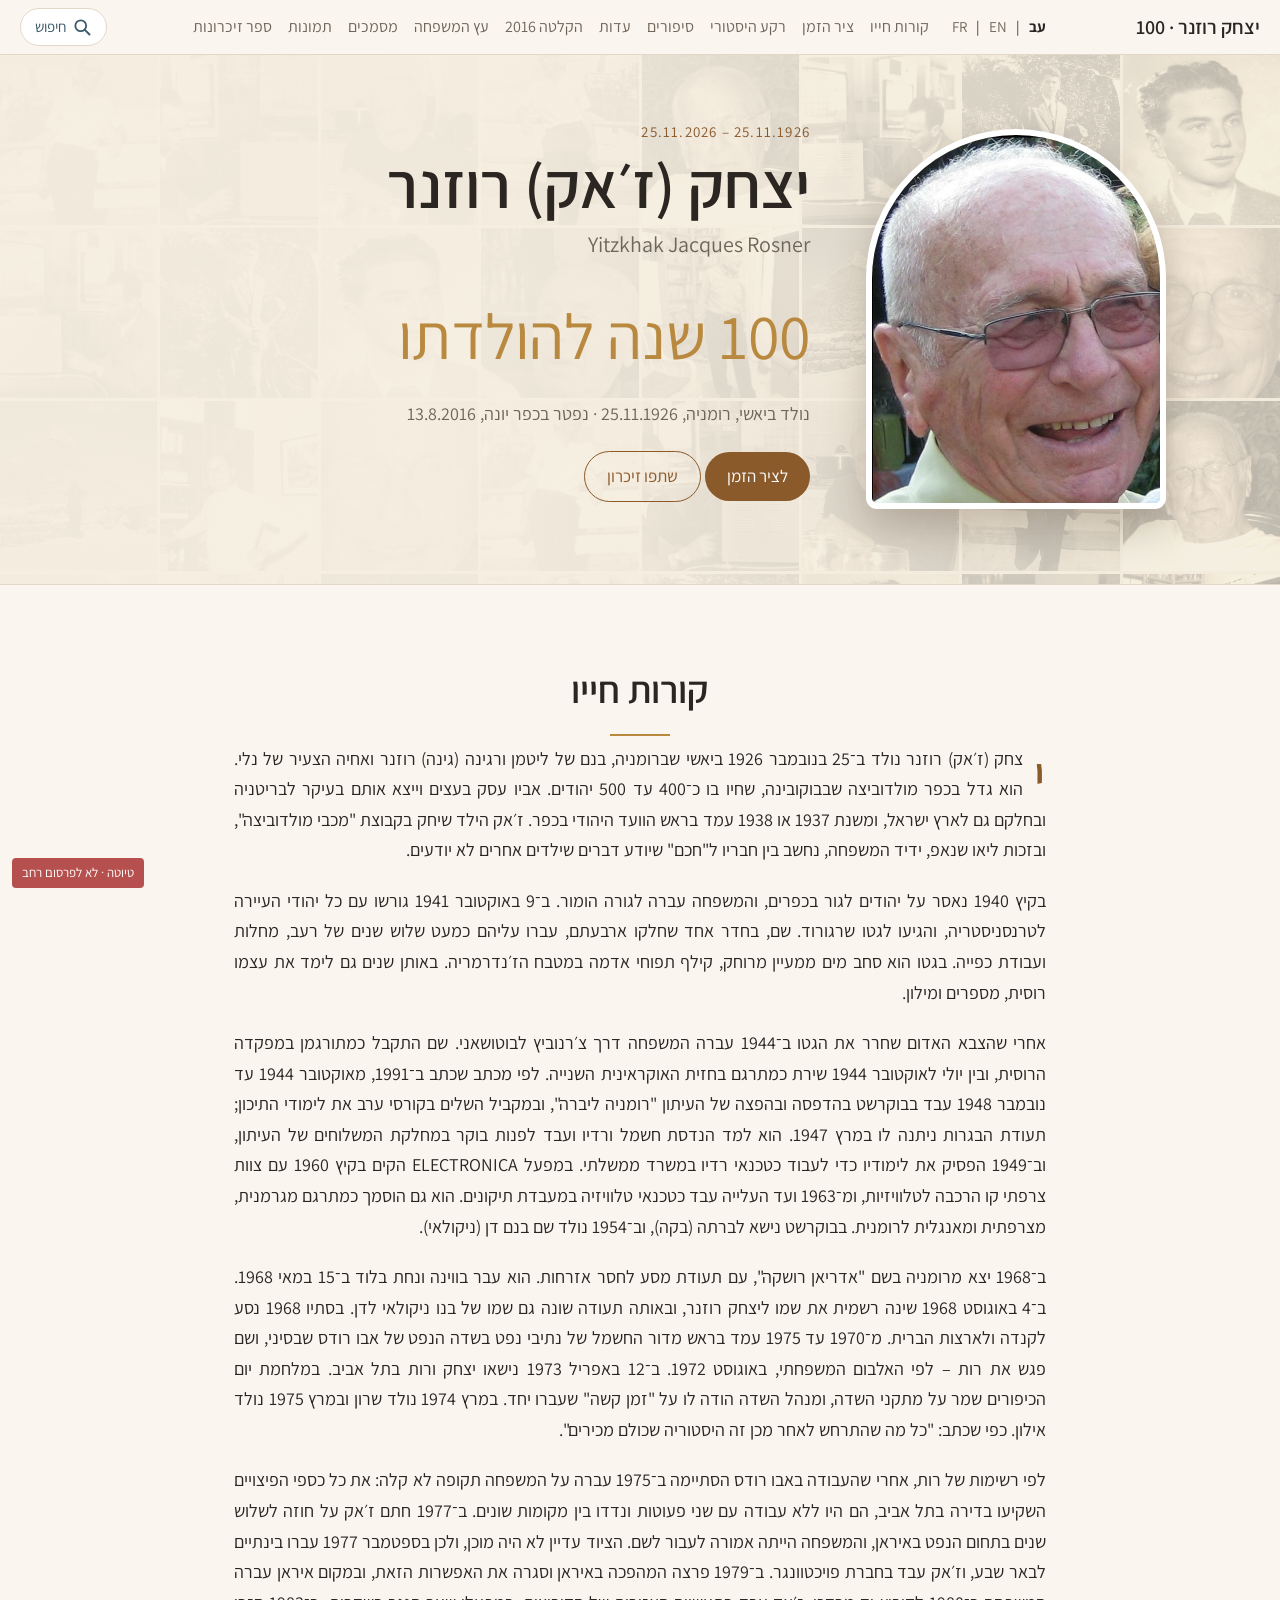
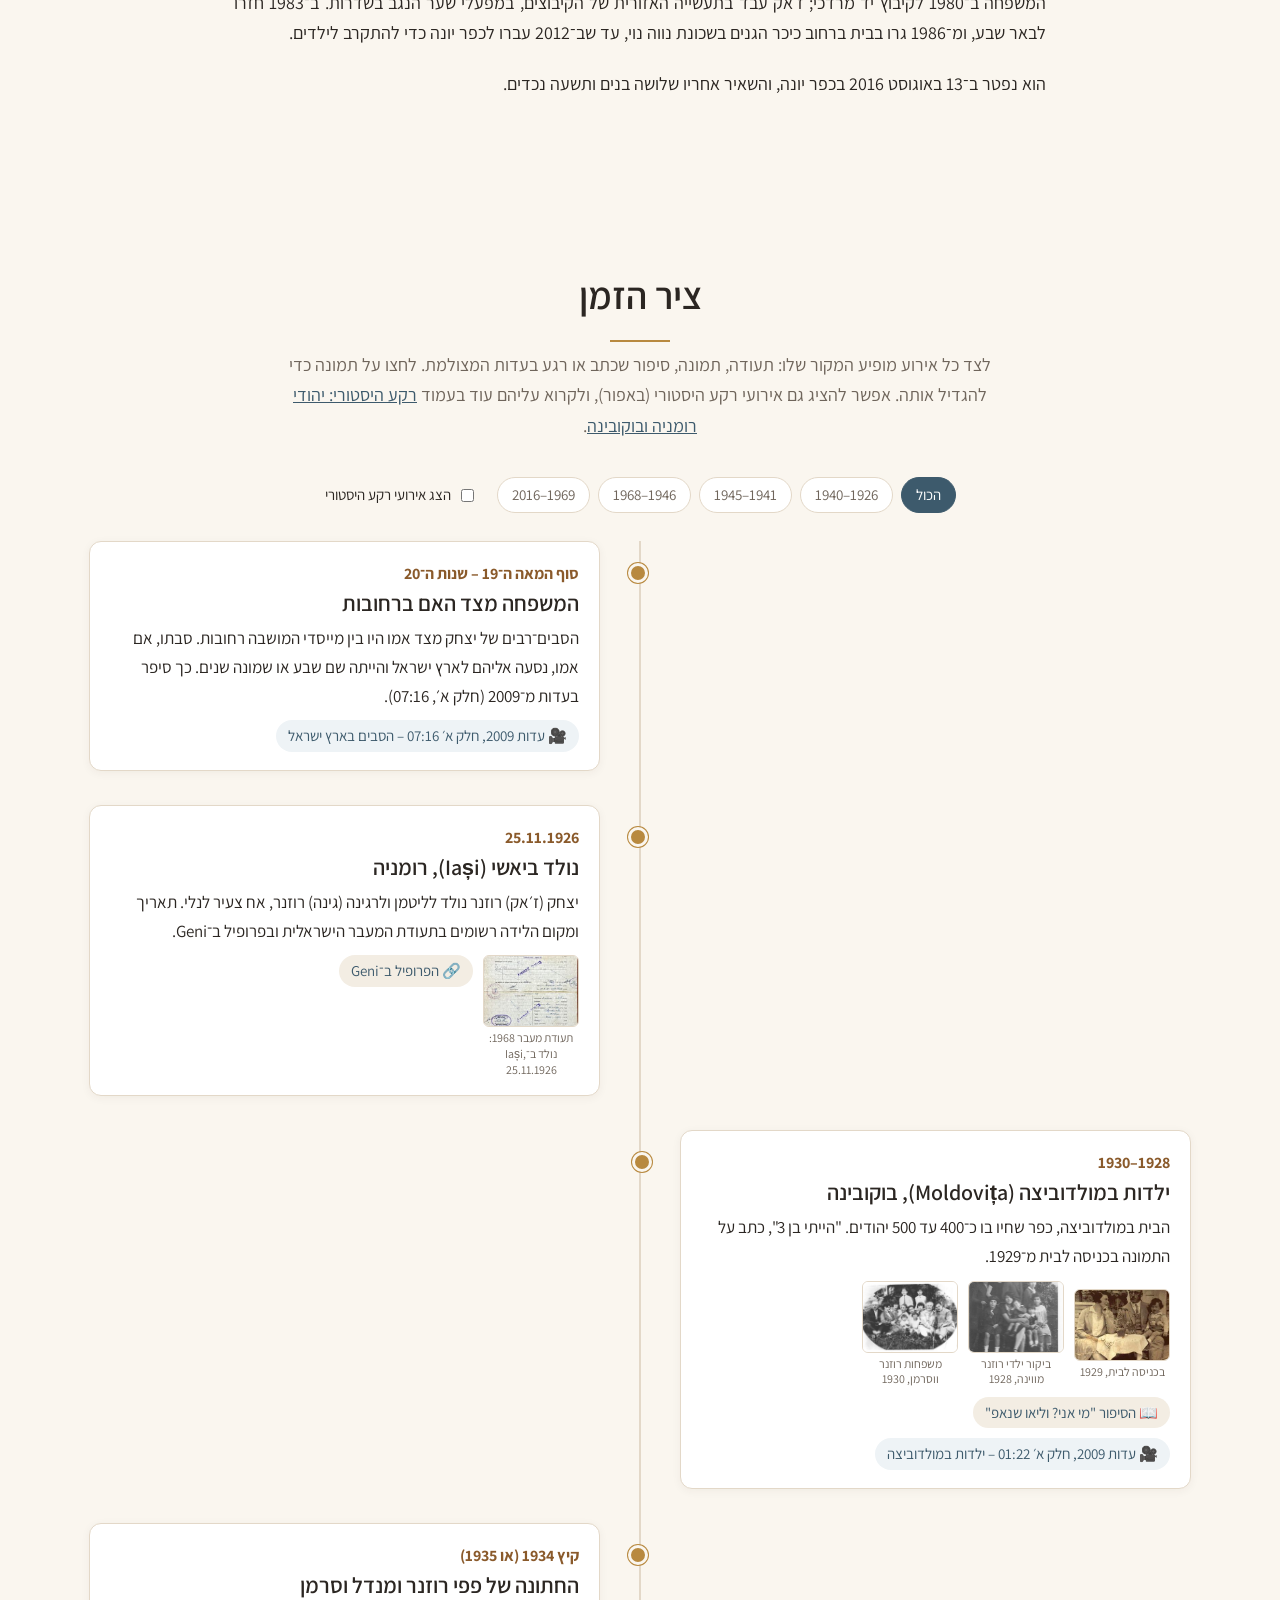
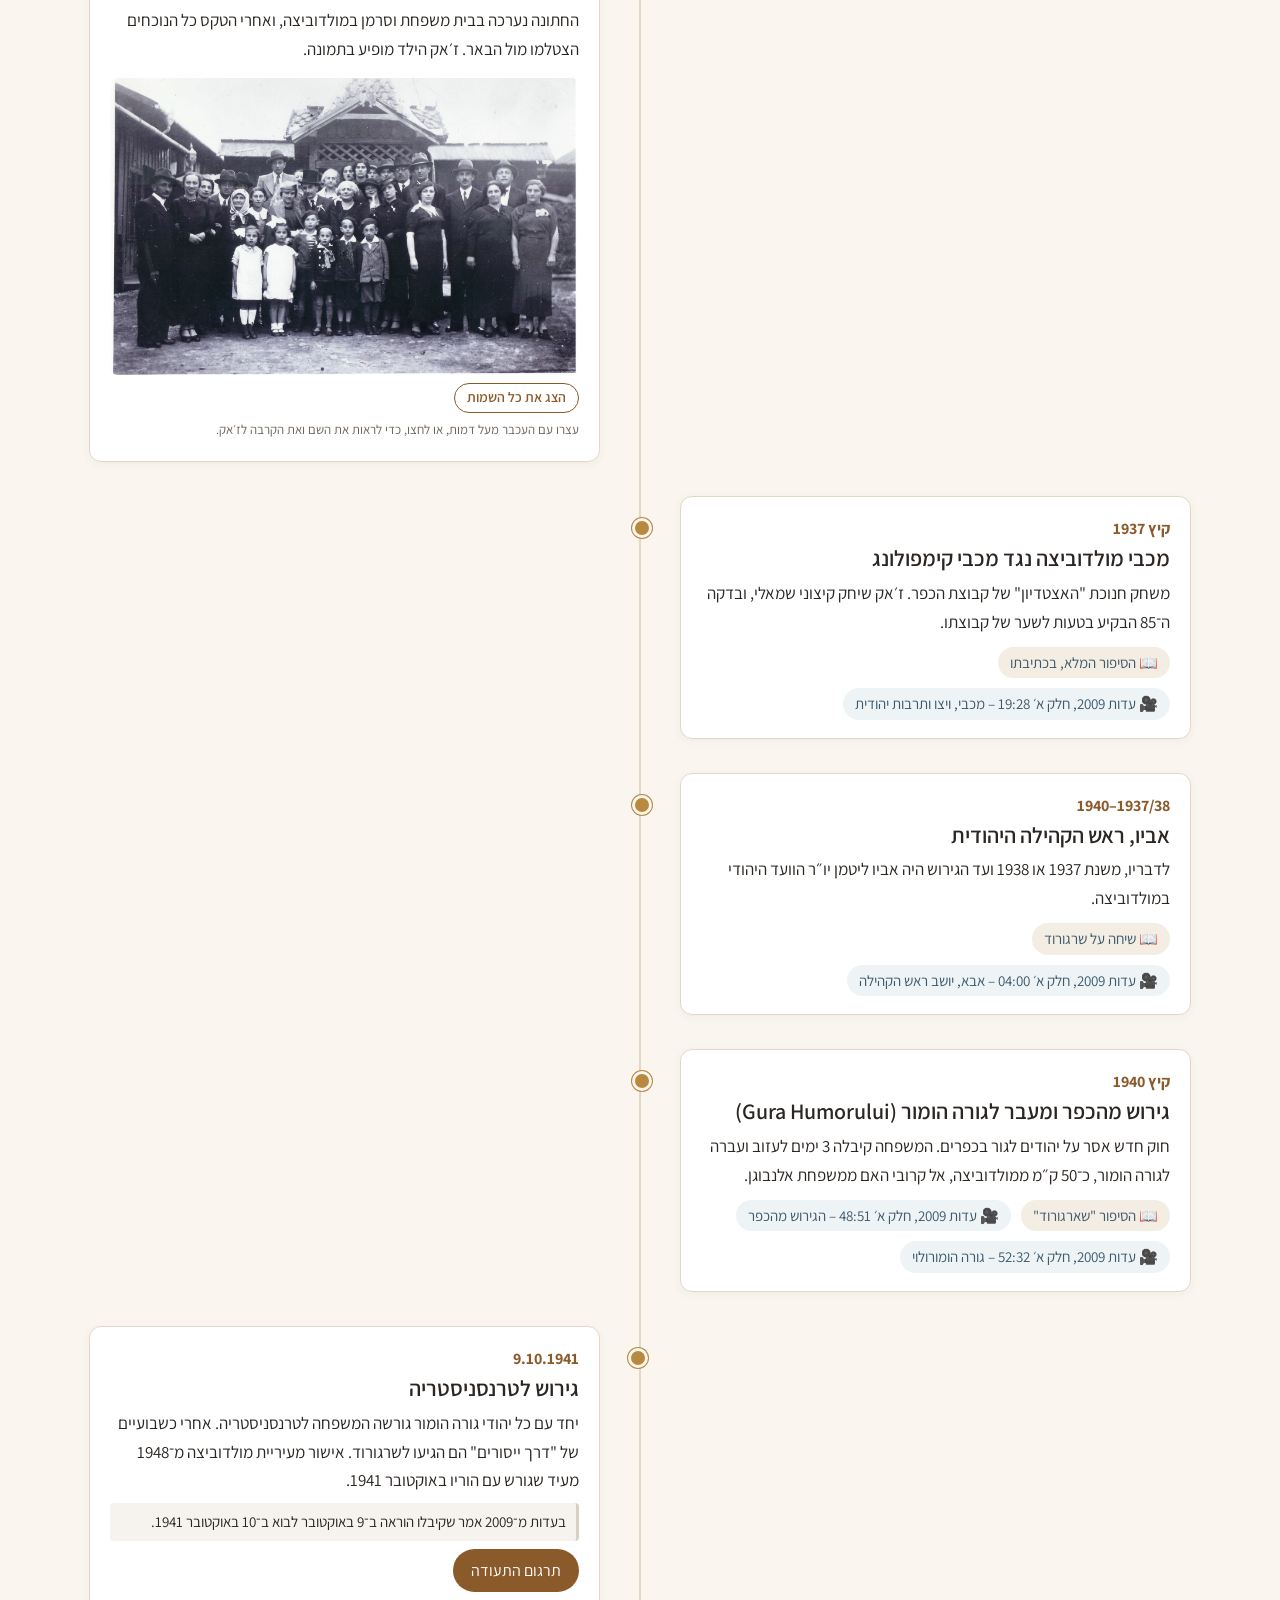
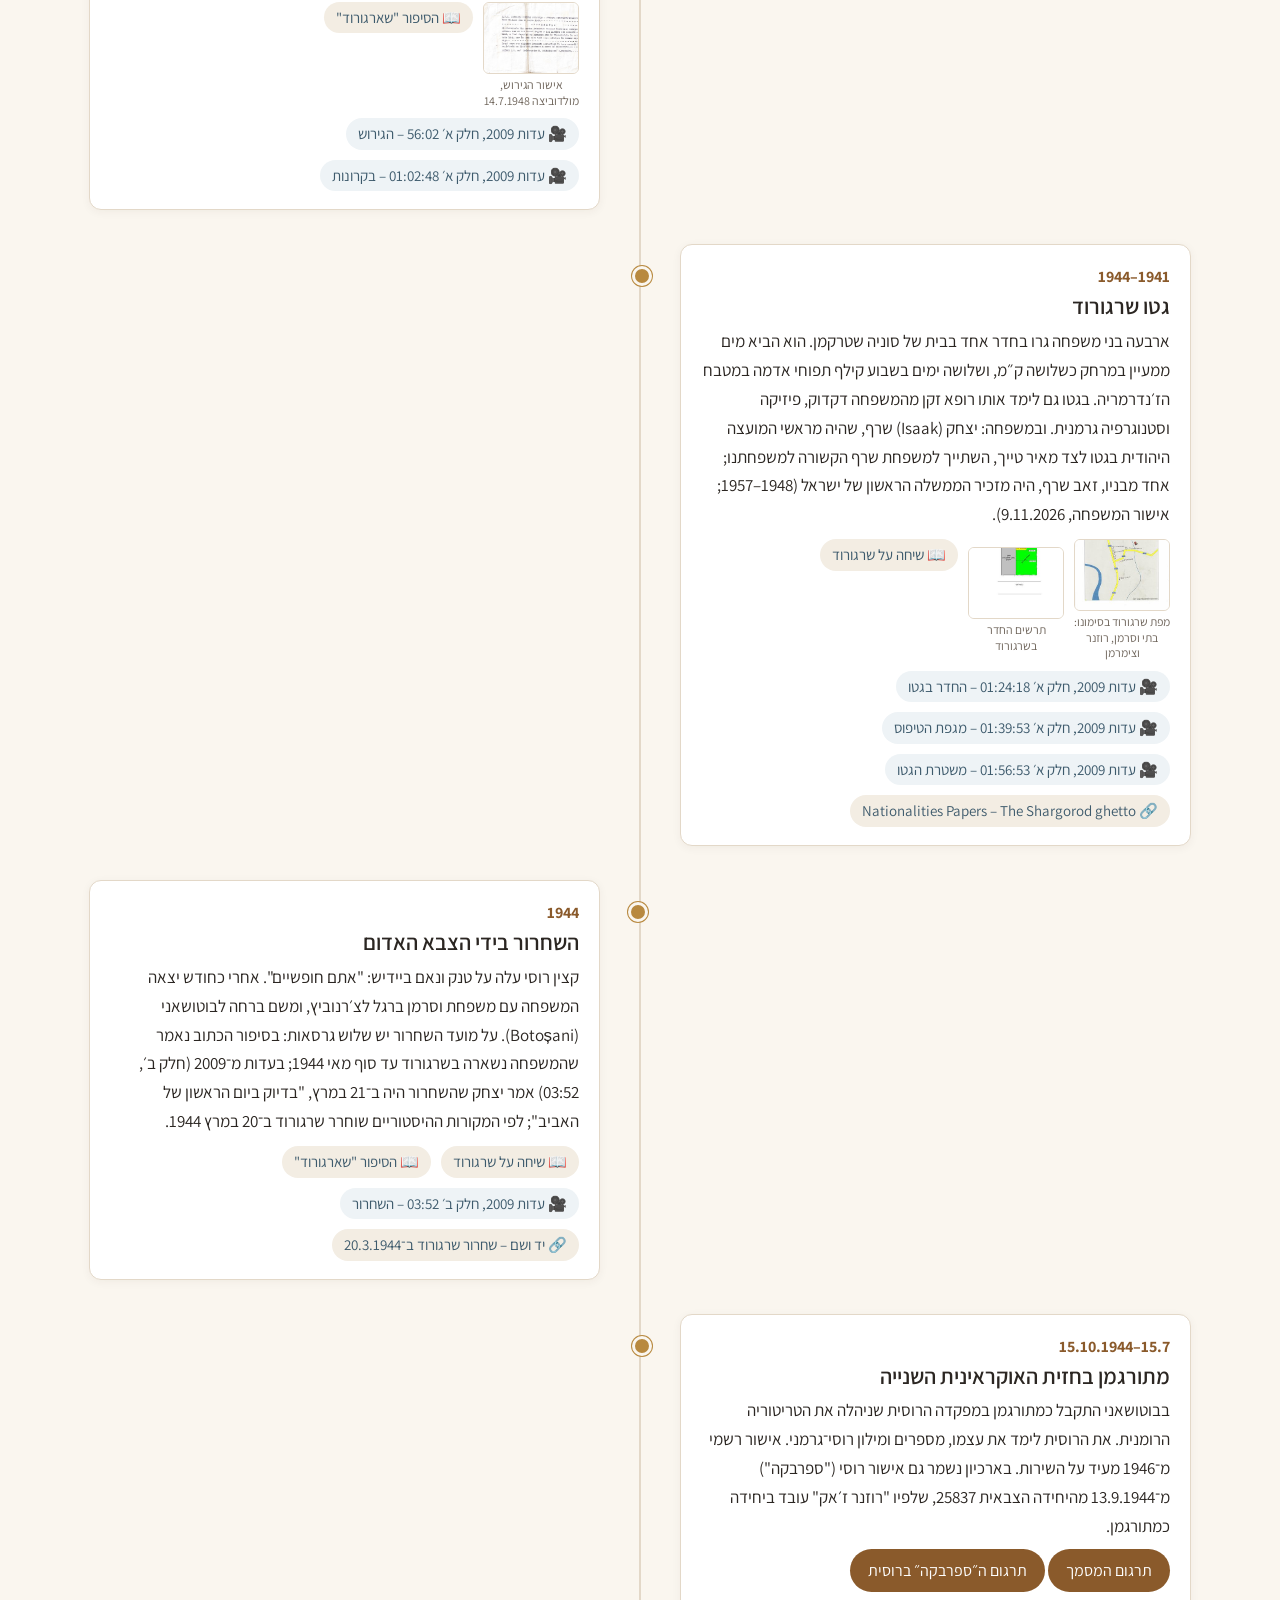
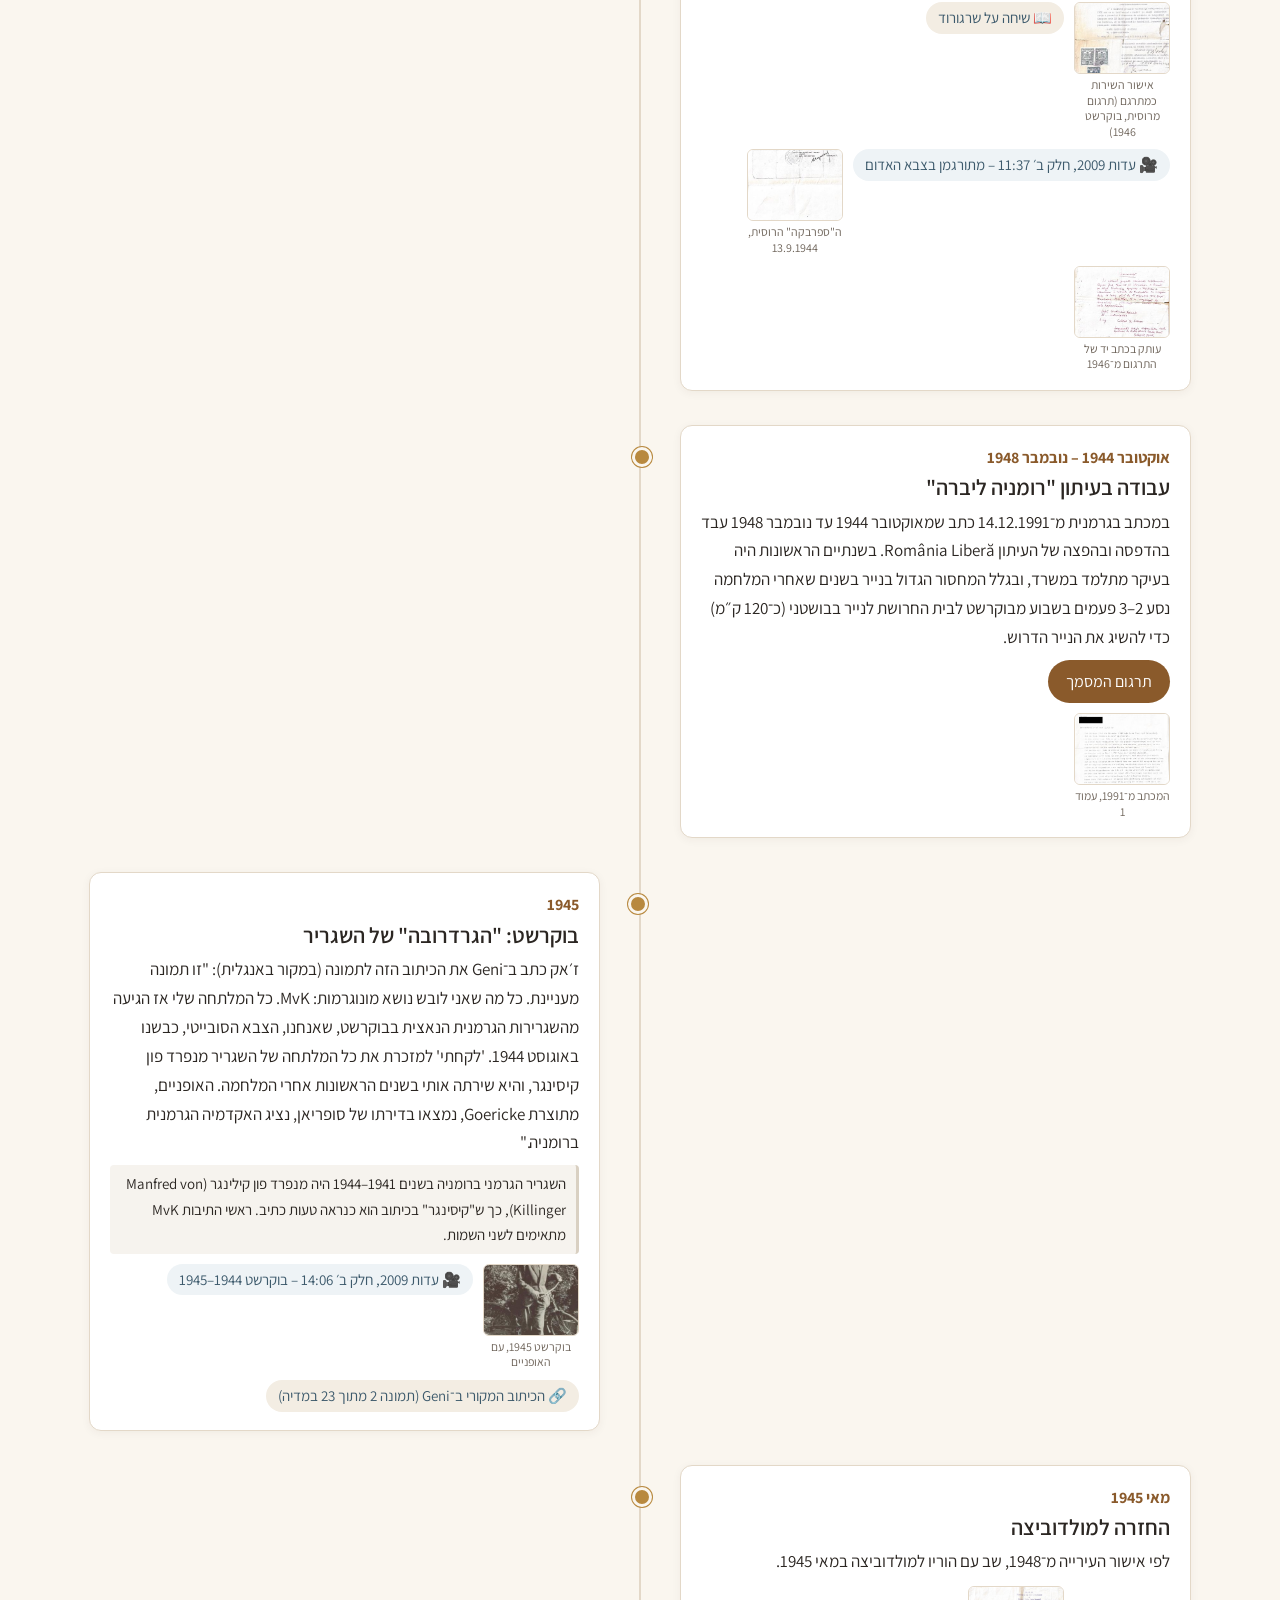
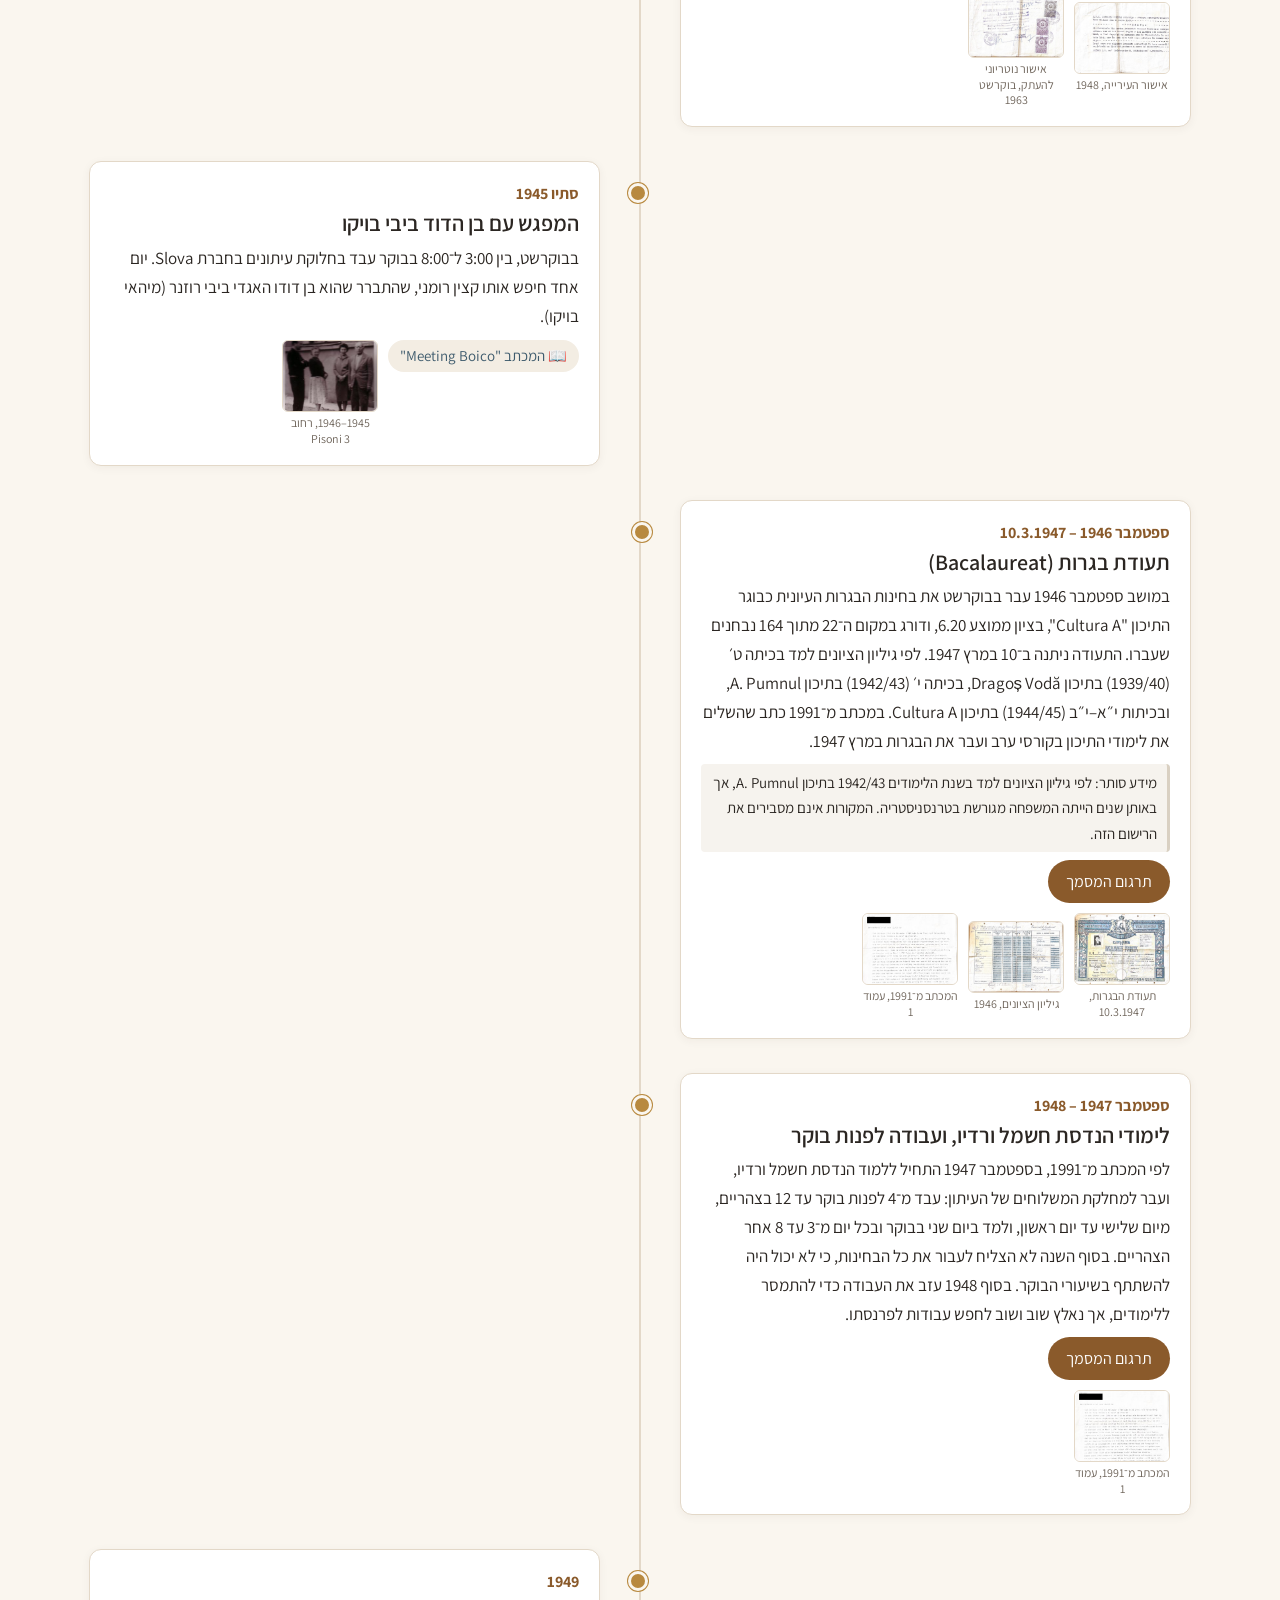
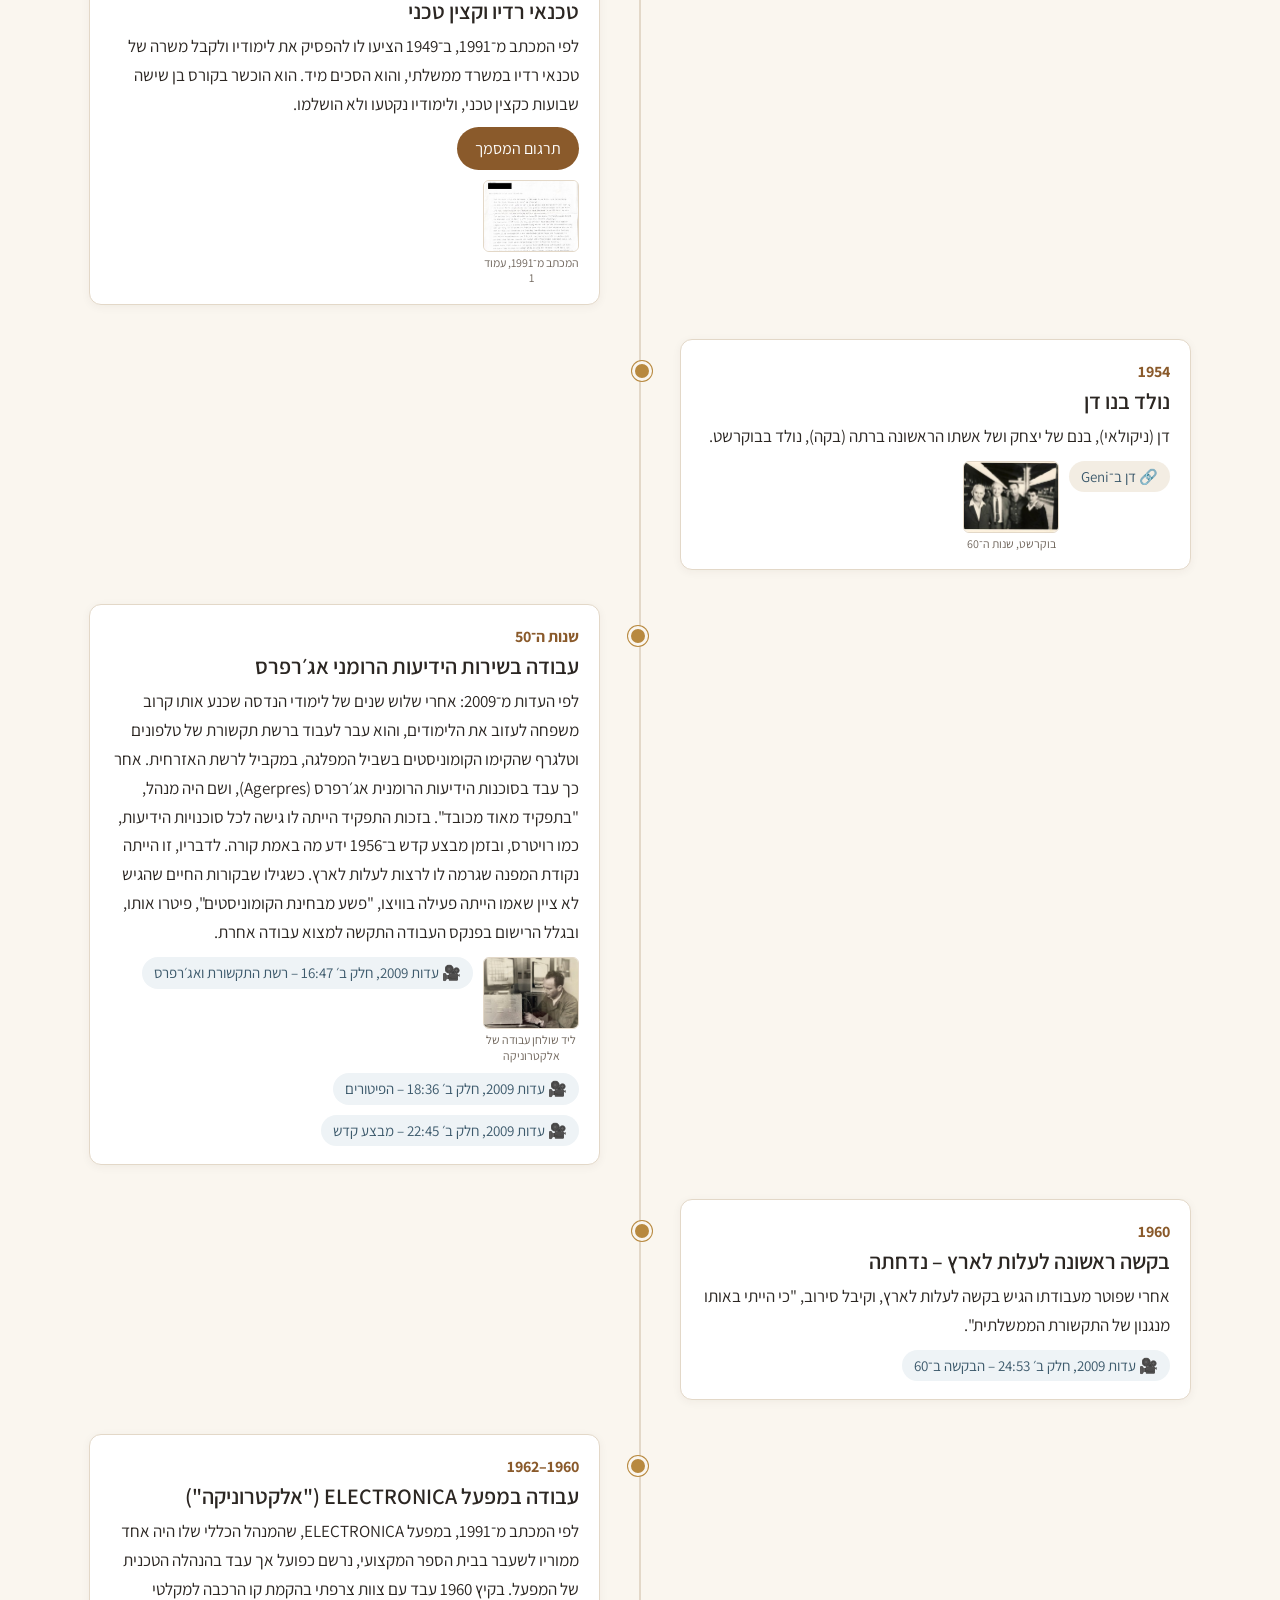
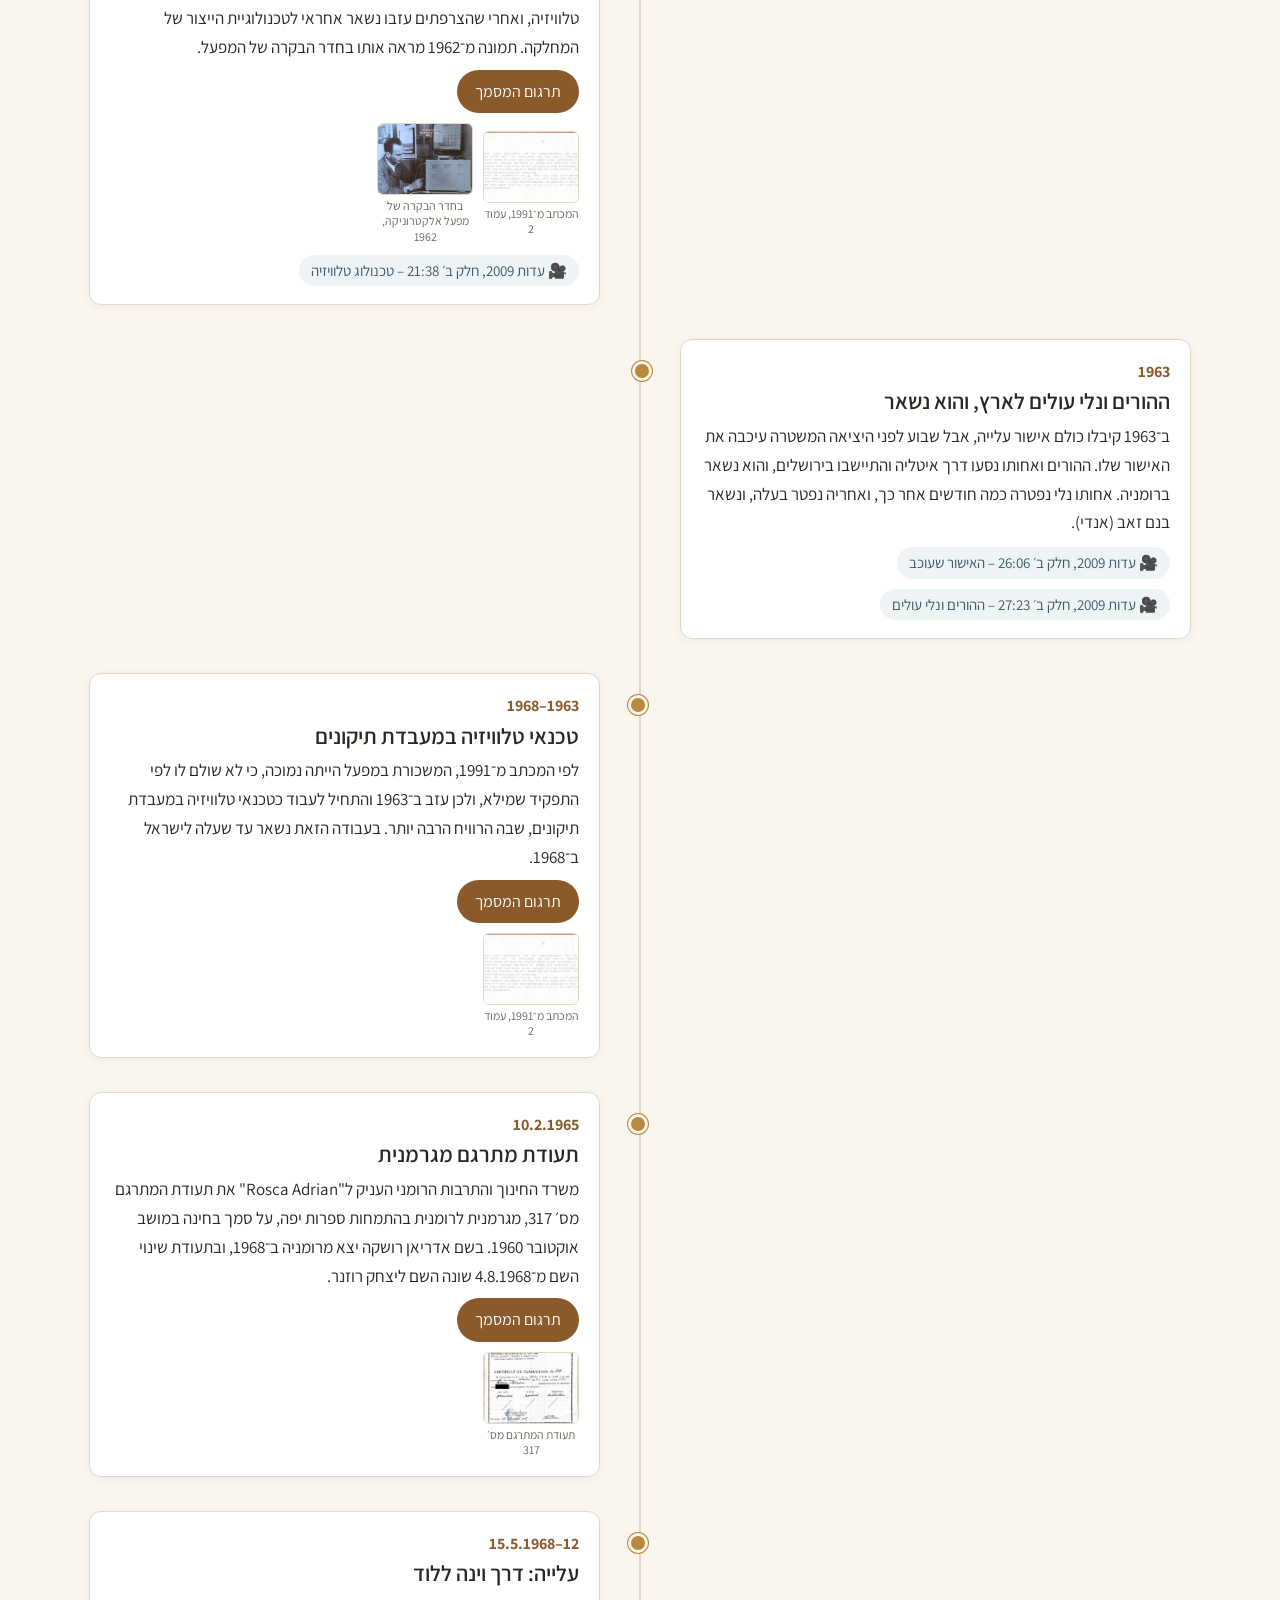
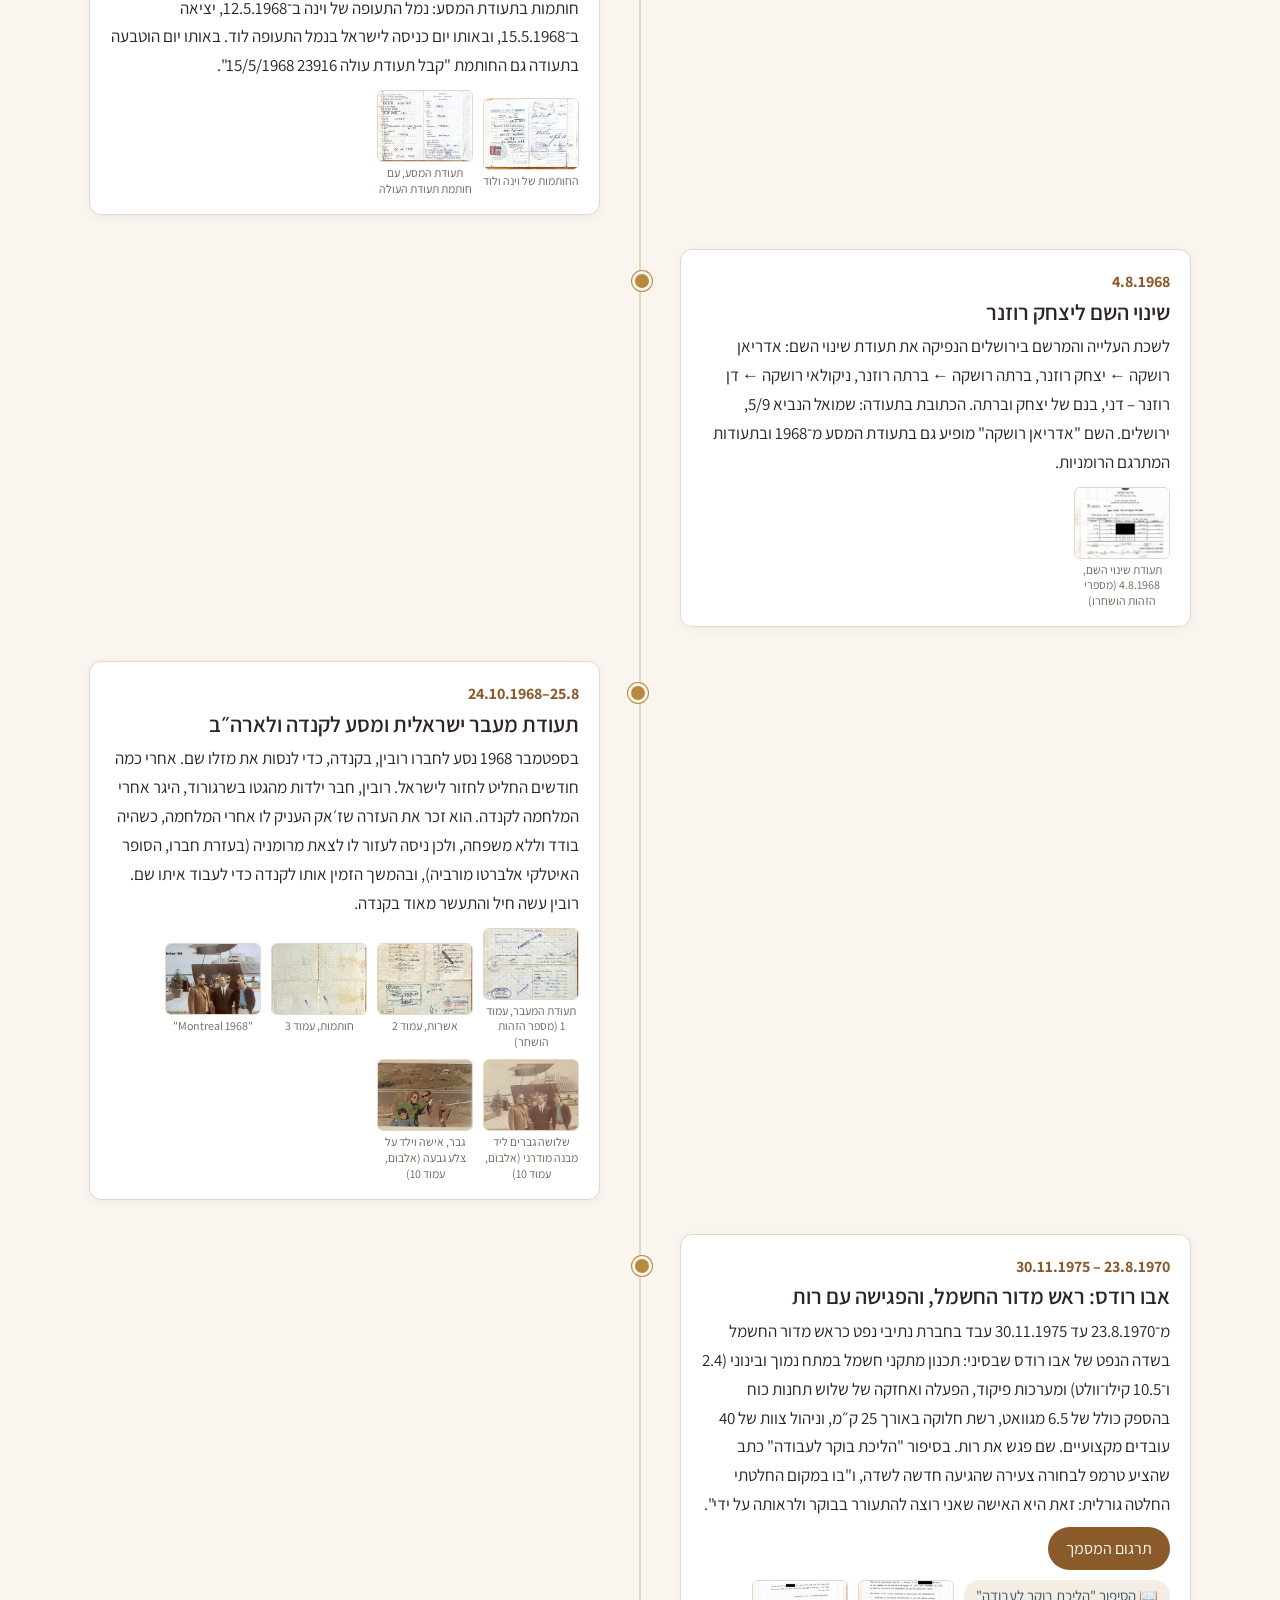
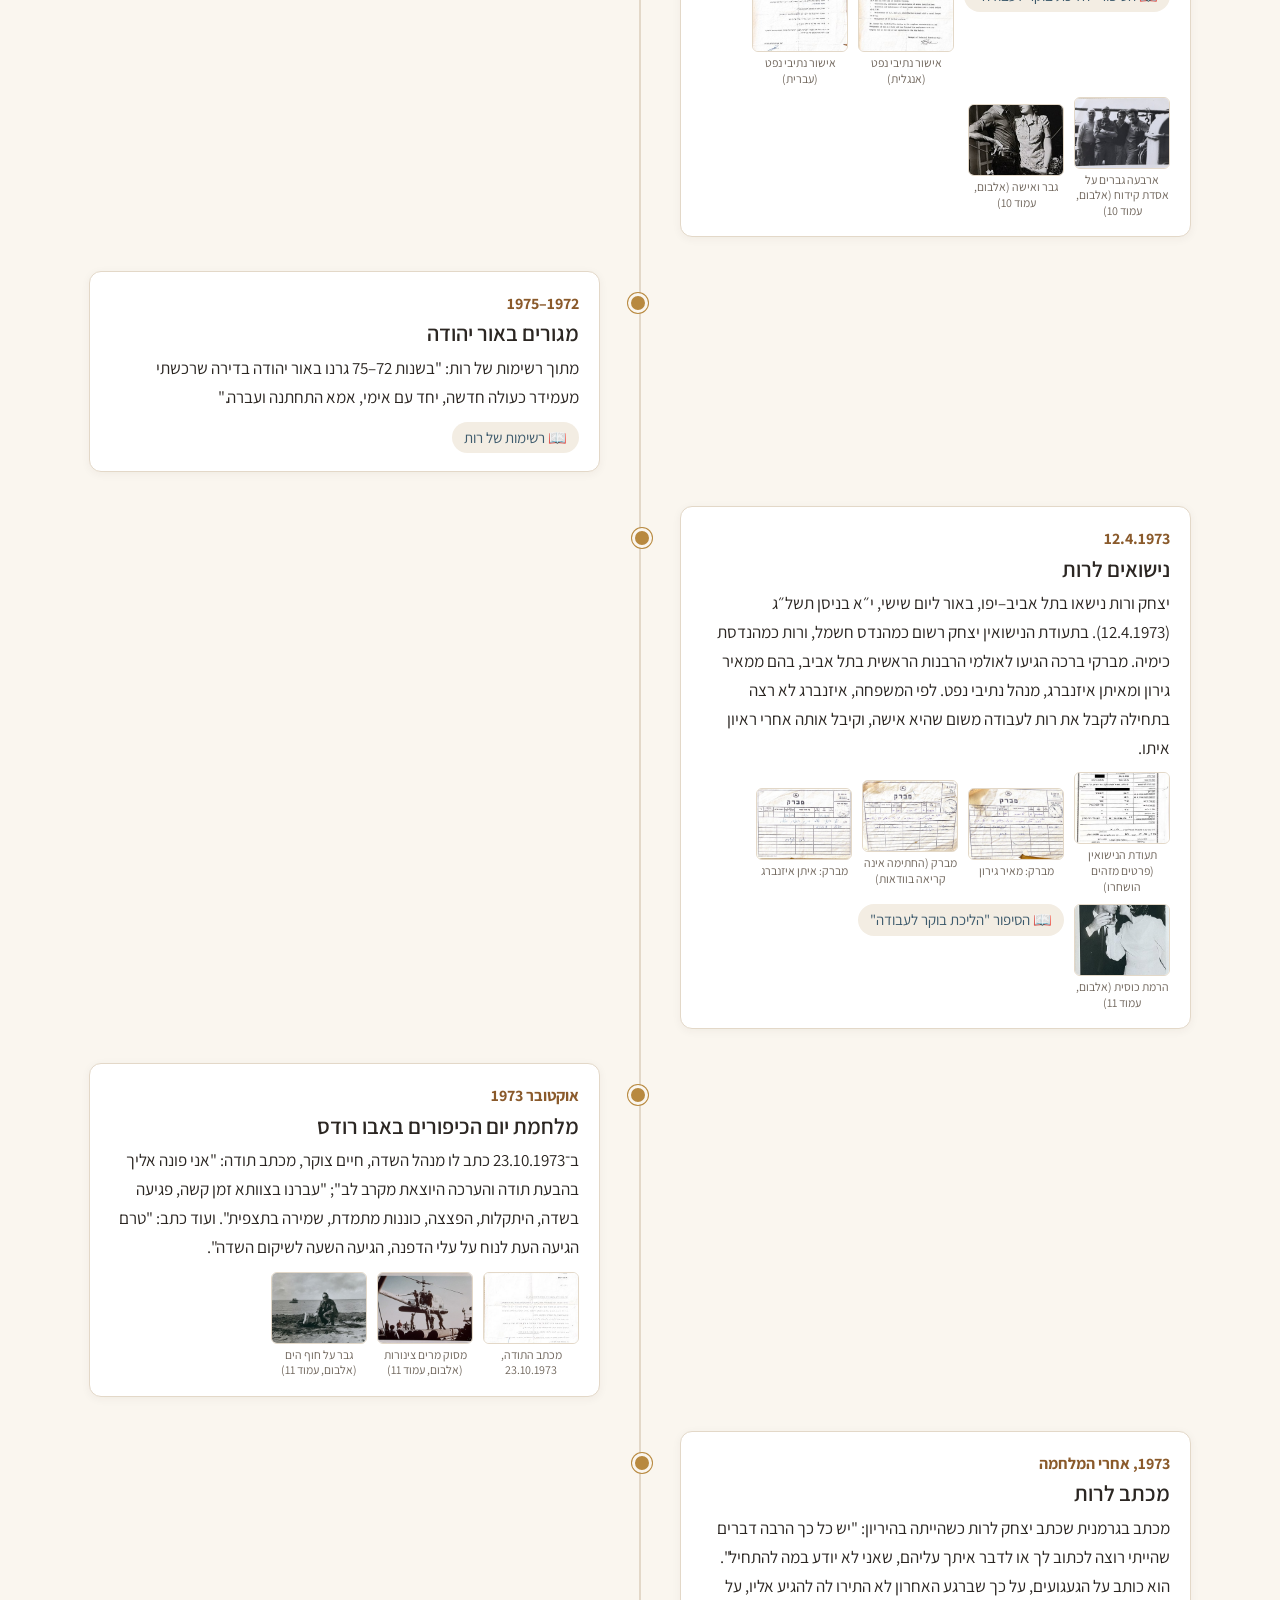
==== commit 4ac4c148: "e03: clean 1934 wedding photo with hover names and relations (HE/EN/FR) The labeled Moldovița print " ====
--- a/index.html
+++ b/index.html
@@ -168,6 +168,7 @@
 <div class="lb" id="lb" hidden><button class="lb-x" data-i18n-aria="lb.close" aria-label="סגירה">×</button><button class="lb-prev" data-i18n-aria="lb.prev" aria-label="הקודם">›</button><figure><img id="lbImg" alt=""><figcaption id="lbCap"></figcaption><a id="lbOpen" target="_blank" data-i18n="lb.open">פתיחה בגודל מלא ↗</a></figure><button class="lb-next" data-i18n-aria="lb.next" aria-label="הבא">‹</button></div>
 <script src="config.js"></script>
 <script src="js/i18n.js"></script>
+<script src="js/photo-tags.js"></script>
 <script src="js/app.js"></script>
 <script src="js/tree.js"></script>
 <script src="js/search.js"></script>
--- a/css/style.css
+++ b/css/style.css
@@ -355,3 +355,58 @@
   .hero-bg{grid-template-columns:repeat(3,1fr);grid-auto-rows:150px}
   .hero-veil,html[dir=ltr] .hero-veil{background:linear-gradient(to bottom,rgba(246,239,226,.50) 0%,rgba(246,239,226,.68) 30%,rgba(246,239,226,.93) 52%,rgba(246,239,226,.95) 100%)}
 }
+
+/* tagged wedding photo: hover/tap names */
+.tagged-photo{margin:12px 0 0;position:relative}
+.tagged-photo.tp-featured{margin:14px 0 4px}
+.tp-frame{position:relative;display:block;line-height:0}
+.tp-frame img{width:100%;height:auto;border-radius:8px}
+.tp-hots{position:absolute;inset:0}
+.tp-hot{position:absolute;border:0;padding:0;background:transparent;cursor:pointer;z-index:1}
+.tp-hot:focus{outline:none}
+.tp-hot:hover,.tp-hot:focus-visible,.tp-hot.is-on{background:rgba(184,137,63,.22);box-shadow:inset 0 0 0 2px rgba(138,90,43,.85);border-radius:3px}
+.tp-tip{position:absolute;left:50%;bottom:calc(100% + 8px);transform:translateX(-50%);display:none;min-width:140px;max-width:230px;background:#2b2622;color:#fffdf8;padding:8px 11px;border-radius:8px;font:600 14px/1.4 Assistant,Arial,sans-serif;text-align:center;box-shadow:0 8px 22px rgba(0,0,0,.28);z-index:5;white-space:normal;pointer-events:none}
+.tp-tip:after{content:"";position:absolute;top:100%;left:50%;transform:translateX(-50%);border:6px solid transparent;border-top-color:#2b2622}
+.tp-hot:hover .tp-tip,.tp-hot:focus-visible .tp-tip,.tp-hot.is-on .tp-tip{display:block}
+.tp-name{display:block}
+.tp-rel{display:block;font-weight:400;font-size:12px;color:#e8dcc8;margin-top:3px}
+.tp-hot[data-anchor=bottom] .tp-tip{bottom:auto;top:calc(100% + 8px)}
+.tp-hot[data-anchor=bottom] .tp-tip:after{top:auto;bottom:100%;border-top-color:transparent;border-bottom-color:#2b2622}
+.tp-hot[data-anchor=left] .tp-tip{left:auto;right:calc(100% + 8px);bottom:50%;transform:translateY(50%)}
+.tp-hot[data-anchor=left] .tp-tip:after{top:50%;left:100%;bottom:auto;transform:translateY(-50%);border:6px solid transparent;border-left-color:#2b2622}
+.tp-hot[data-anchor=right] .tp-tip{left:calc(100% + 8px);bottom:50%;transform:translateY(50%)}
+.tp-hot[data-anchor=right] .tp-tip:after{top:50%;left:auto;right:100%;bottom:auto;transform:translateY(-50%);border:6px solid transparent;border-right-color:#2b2622}
+.tp-num{display:none;position:absolute;left:50%;top:8%;transform:translateX(-50%);min-width:20px;height:20px;padding:0 5px;border-radius:999px;background:var(--accent);color:#fff;font:700 11px/20px Assistant,Arial,sans-serif;text-align:center;z-index:3;pointer-events:none;box-shadow:0 1px 4px rgba(0,0,0,.35)}
+.tagged-photo.show-all .tp-num{display:block}
+.tagged-photo.show-all .tp-hot{box-shadow:inset 0 0 0 2px rgba(138,90,43,.7);border-radius:3px;background:rgba(184,137,63,.12)}
+.tp-legend{display:grid;grid-template-columns:1fr 1fr;gap:4px 14px;margin-top:10px;text-align:right}
+html[dir=ltr] .tp-legend{text-align:left}
+.tp-legend[hidden]{display:none}
+.tp-leg-item{display:flex;align-items:flex-start;gap:8px;margin:0;padding:3px 4px;border:0;background:none;font:inherit;font-size:13px;line-height:1.35;color:inherit;cursor:pointer;text-align:inherit;border-radius:6px}
+.tp-leg-item:hover,.tp-leg-item.on{background:rgba(184,137,63,.14)}
+.tp-leg-item .tp-num{position:static;transform:none;display:inline-flex;align-items:center;justify-content:center;flex:0 0 20px;min-width:20px;margin-top:1px}
+.tp-leg-text{display:flex;flex-direction:column;min-width:0}
+.tp-leg-name{font-weight:700}
+.tp-leg-rel{font-size:12px;color:var(--muted)}
+.ev-card{overflow:visible}
+.tp-featured .tp-frame{cursor:zoom-in}
+.tp-hot{cursor:pointer}
+.tp-bar{display:flex;flex-wrap:wrap;align-items:center;gap:8px 14px;margin-top:8px;line-height:1.4}
+.tp-toggle{font:inherit;font-size:14px;font-weight:600;background:#fff;color:var(--accent);border:1.5px solid var(--accent);border-radius:999px;padding:4px 12px;cursor:pointer}
+.tp-toggle[aria-pressed=true]{background:var(--accent);color:#fff}
+.tp-hint{font-size:13px;color:var(--muted)}
+.tp-index{position:absolute!important;width:1px;height:1px;overflow:hidden;clip:rect(0 0 0 0);clip-path:inset(50%);white-space:nowrap}
+.lb figure.tagged-photo{max-width:min(92vw,1100px)}
+.lb figure .tp-frame{display:inline-block;max-width:92vw}
+.lb figure .tp-frame img{max-width:92vw;max-height:72vh;width:auto;border-radius:4px}
+.lb figure .tp-bar{justify-content:center;color:#eee}
+.lb figure .tp-hint{color:#cfc4b4}
+.lb figure .tp-toggle{background:rgba(255,255,255,.1);color:#fff;border-color:rgba(255,255,255,.45)}
+.lb figure .tp-toggle[aria-pressed=true]{background:var(--gold);border-color:var(--gold);color:#2b2622}
+.lb figure .tp-legend{color:#eee;max-width:92vw;margin:10px auto 0;text-align:start}
+.lb figure .tp-leg-rel{color:#cfc4b4}
+.lb figure .tp-leg-item:hover,.lb figure .tp-leg-item.on{background:rgba(255,255,255,.1)}
+@media (max-width:820px){
+  .tp-tip{max-width:180px;font-size:13px}
+  .tp-legend{grid-template-columns:1fr}
+}
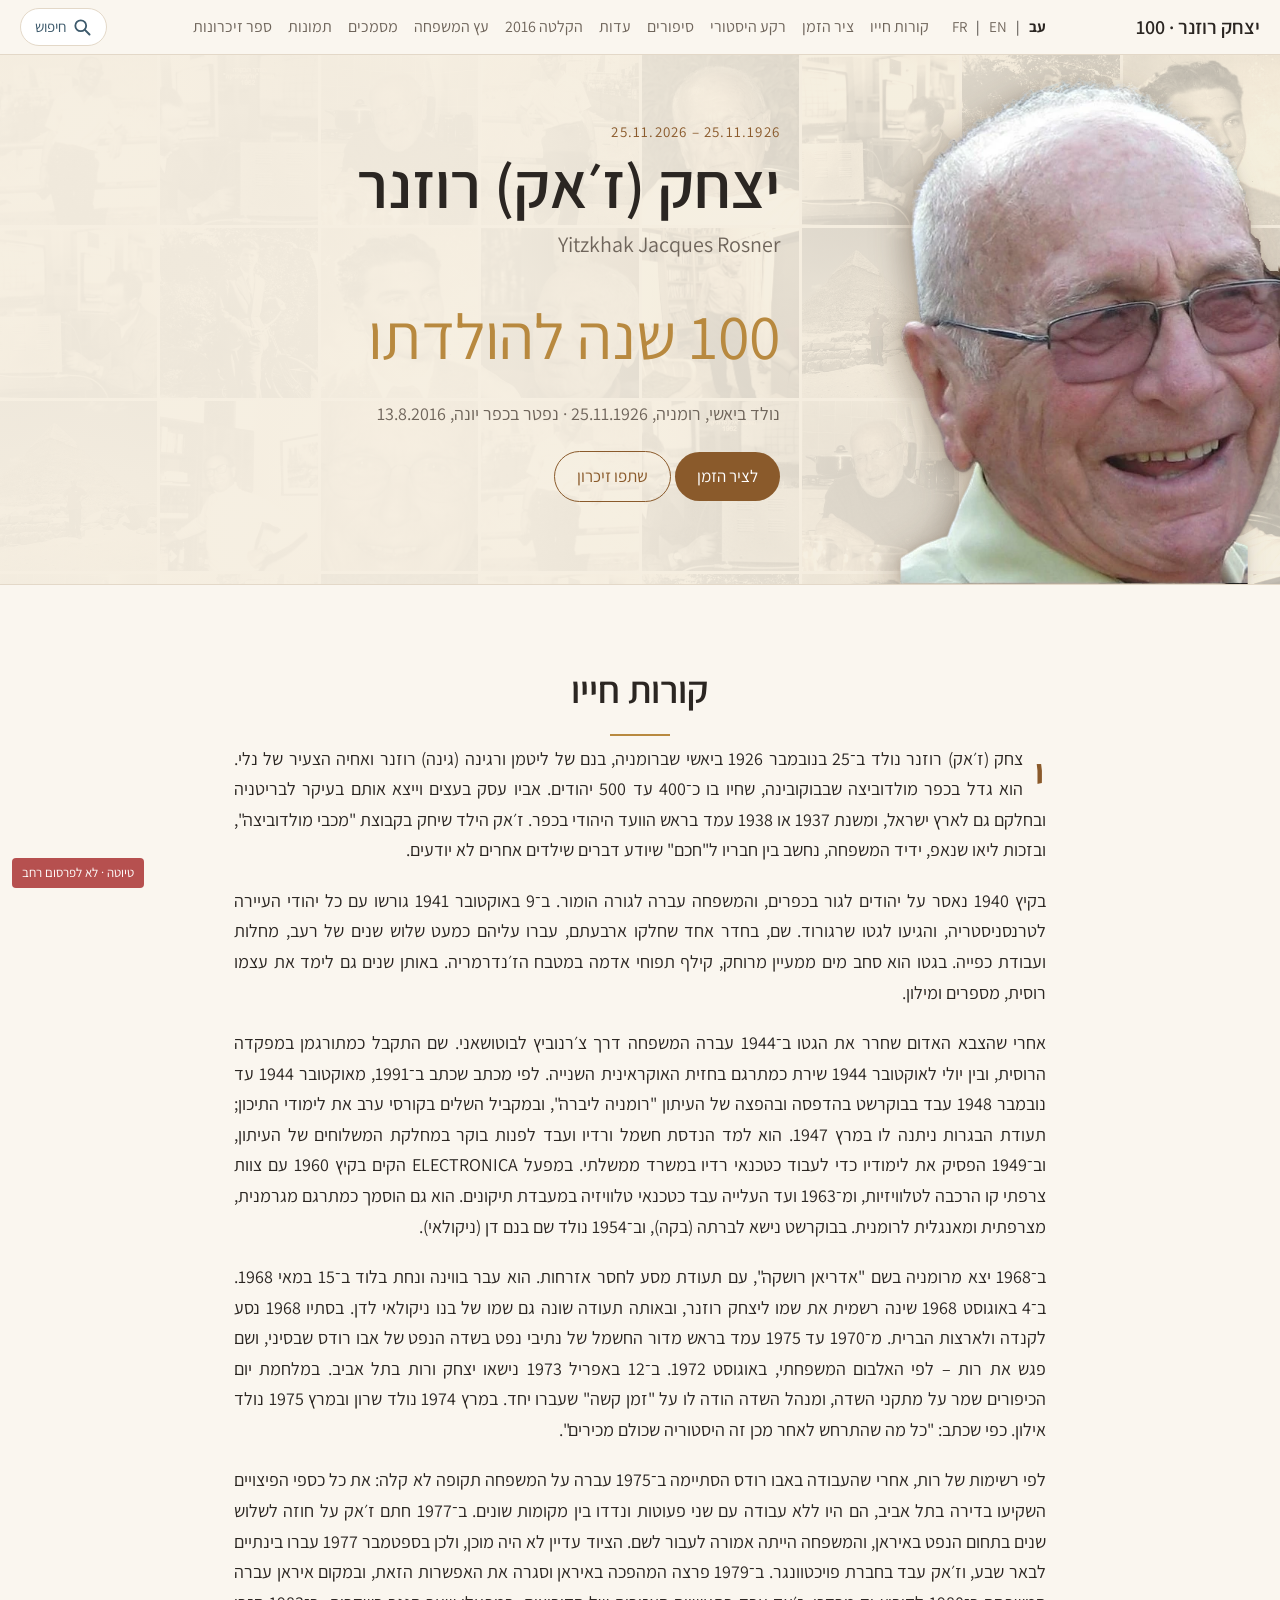
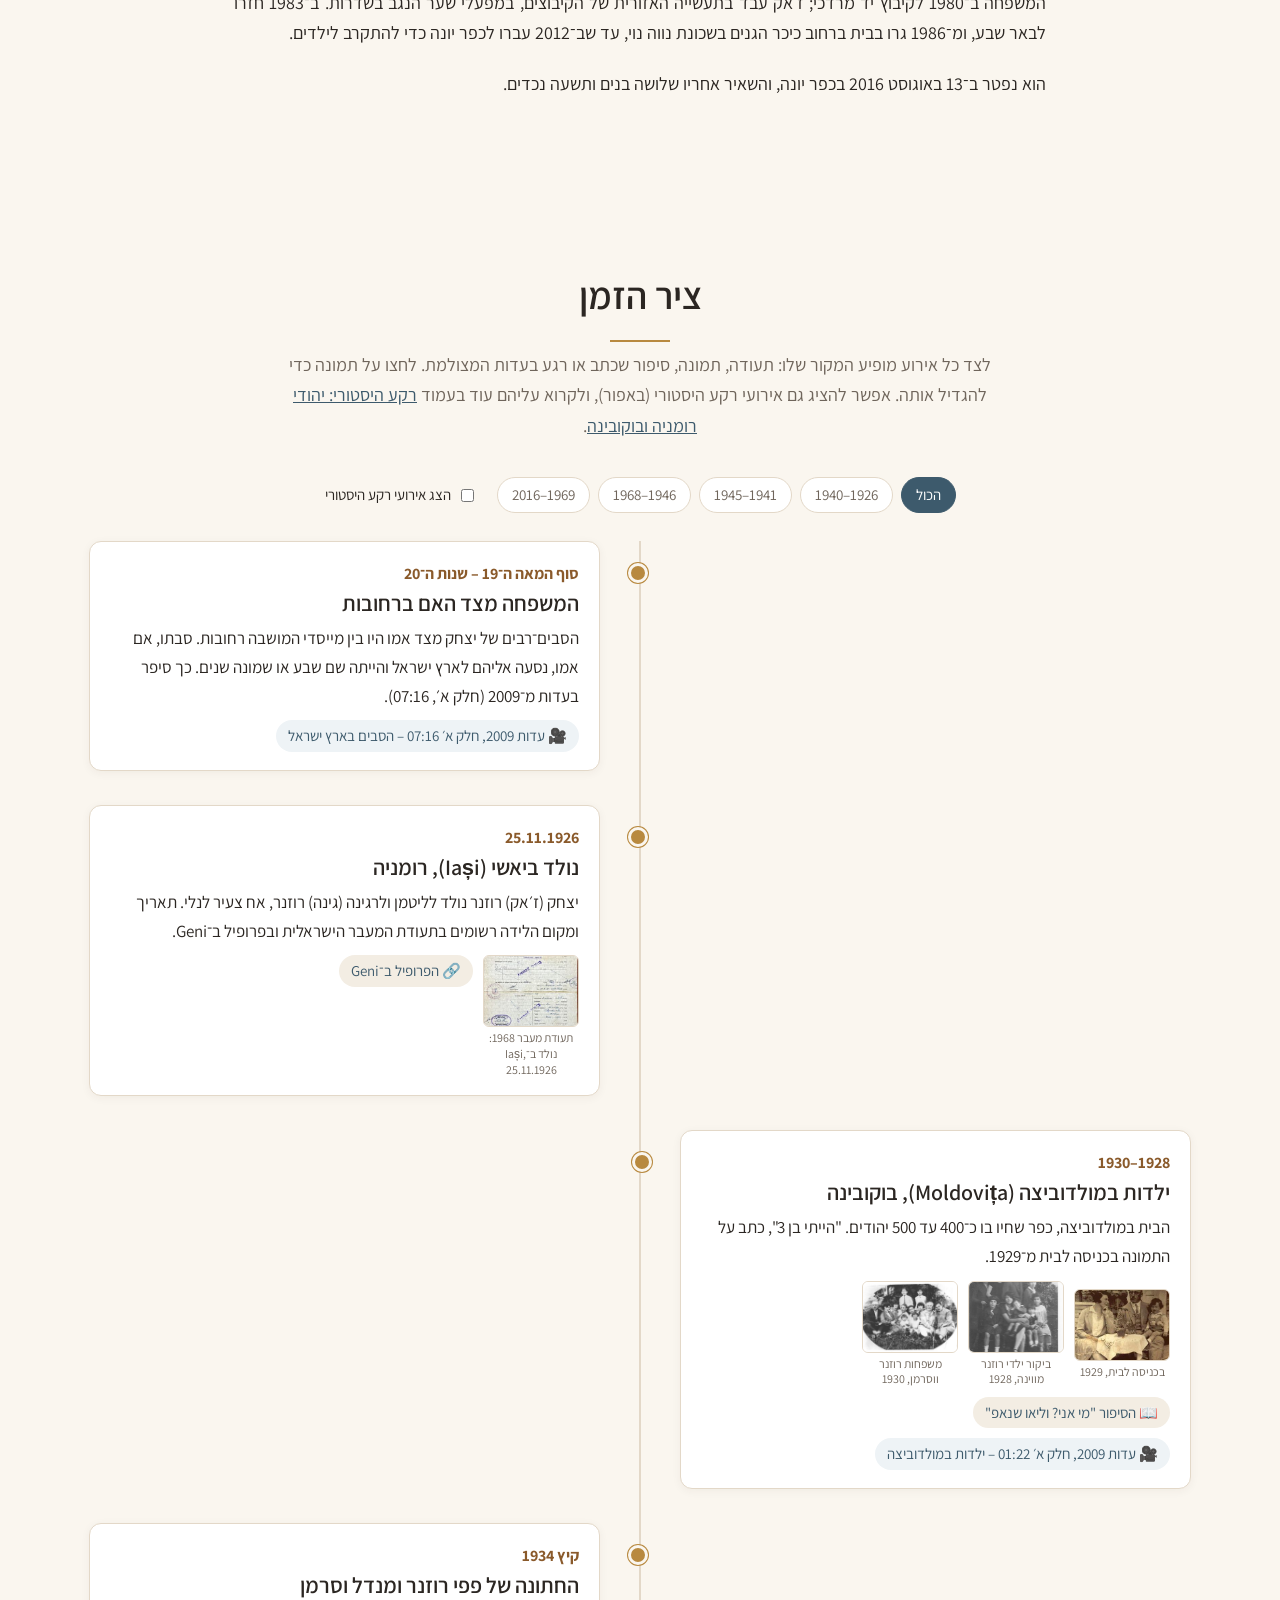
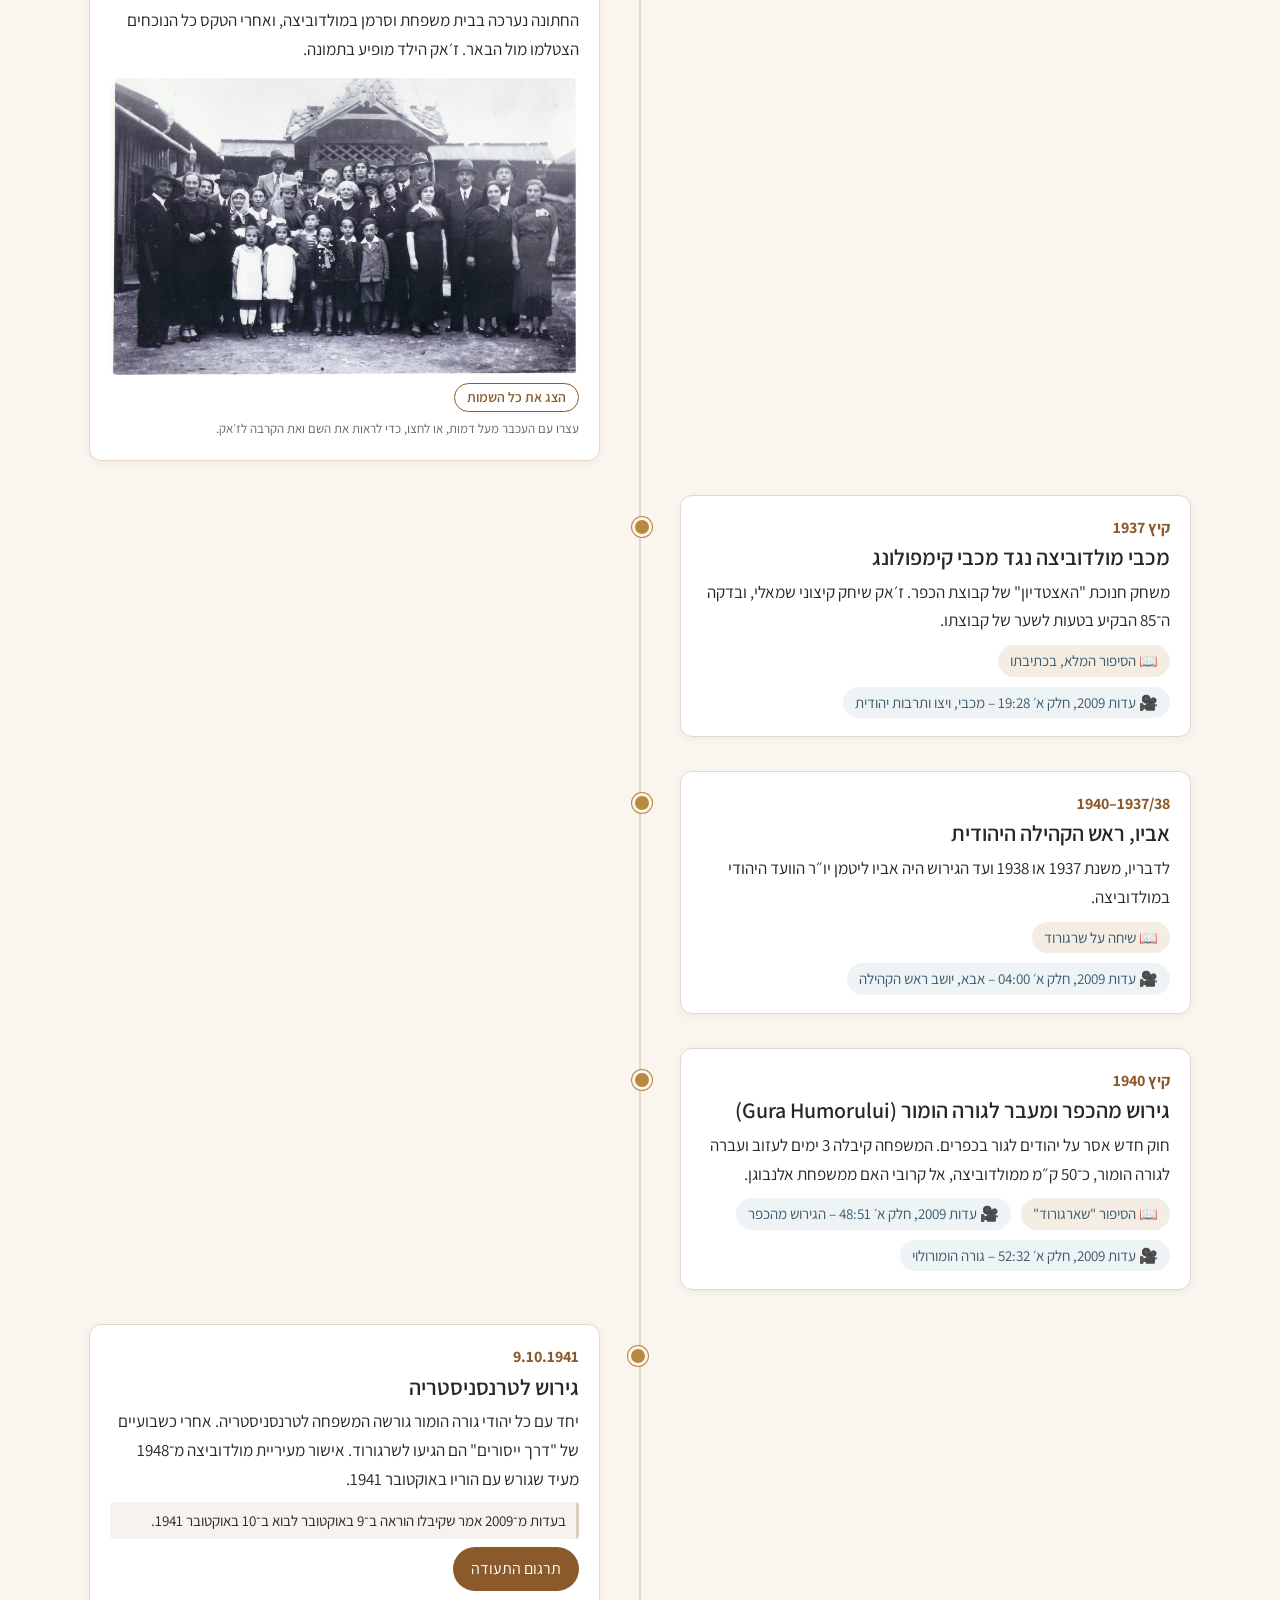
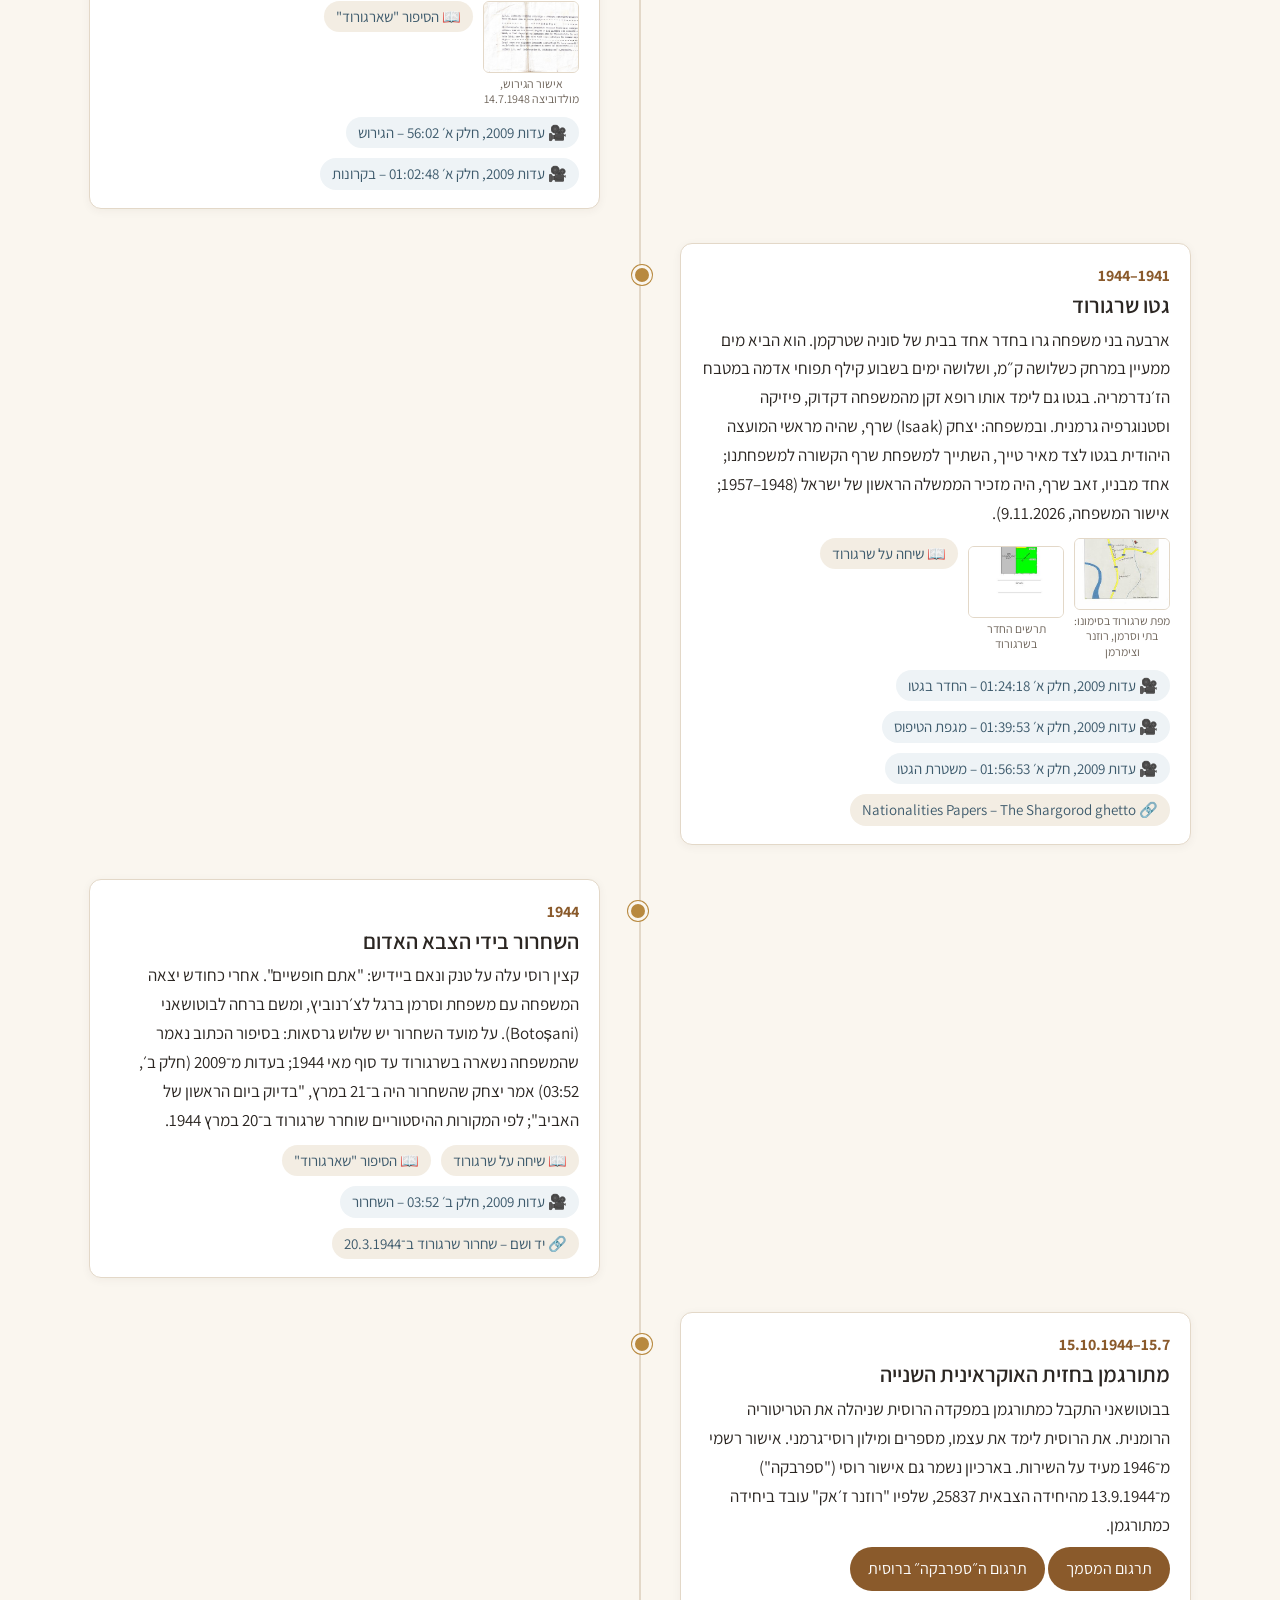
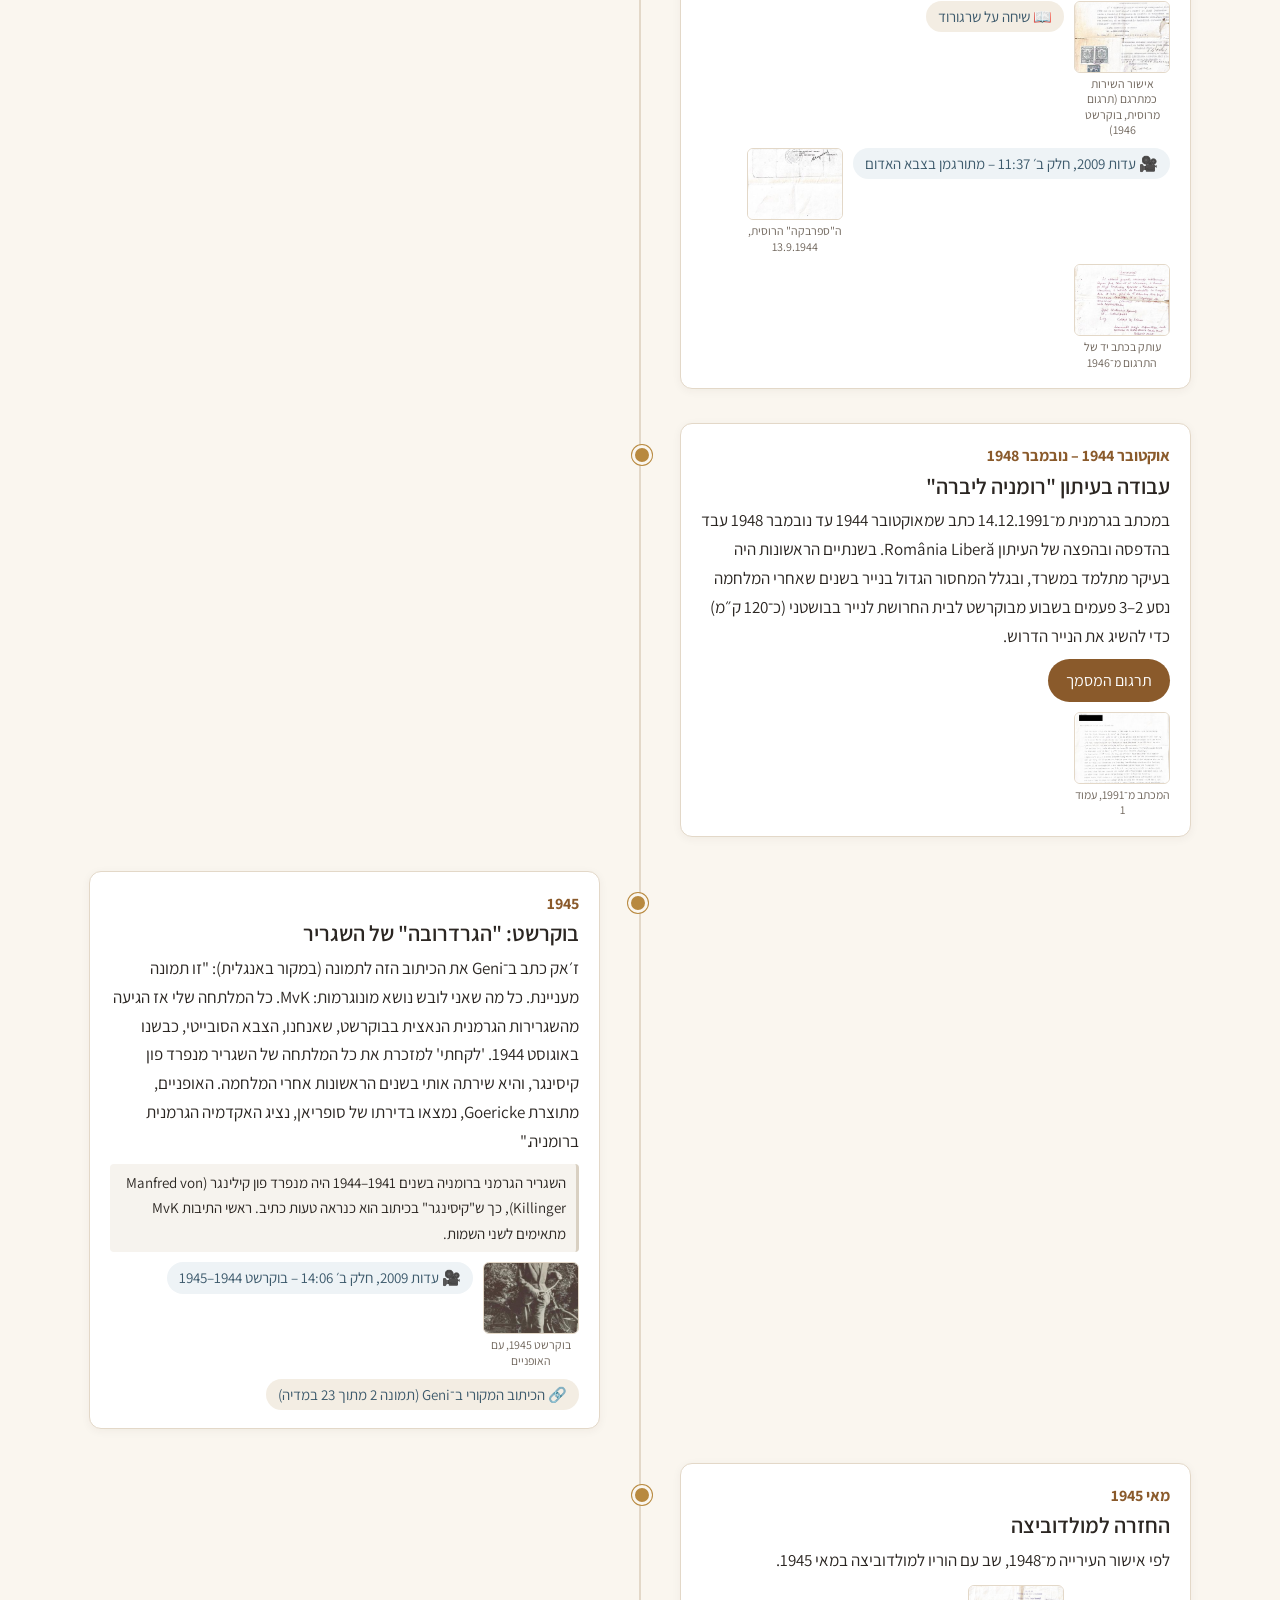
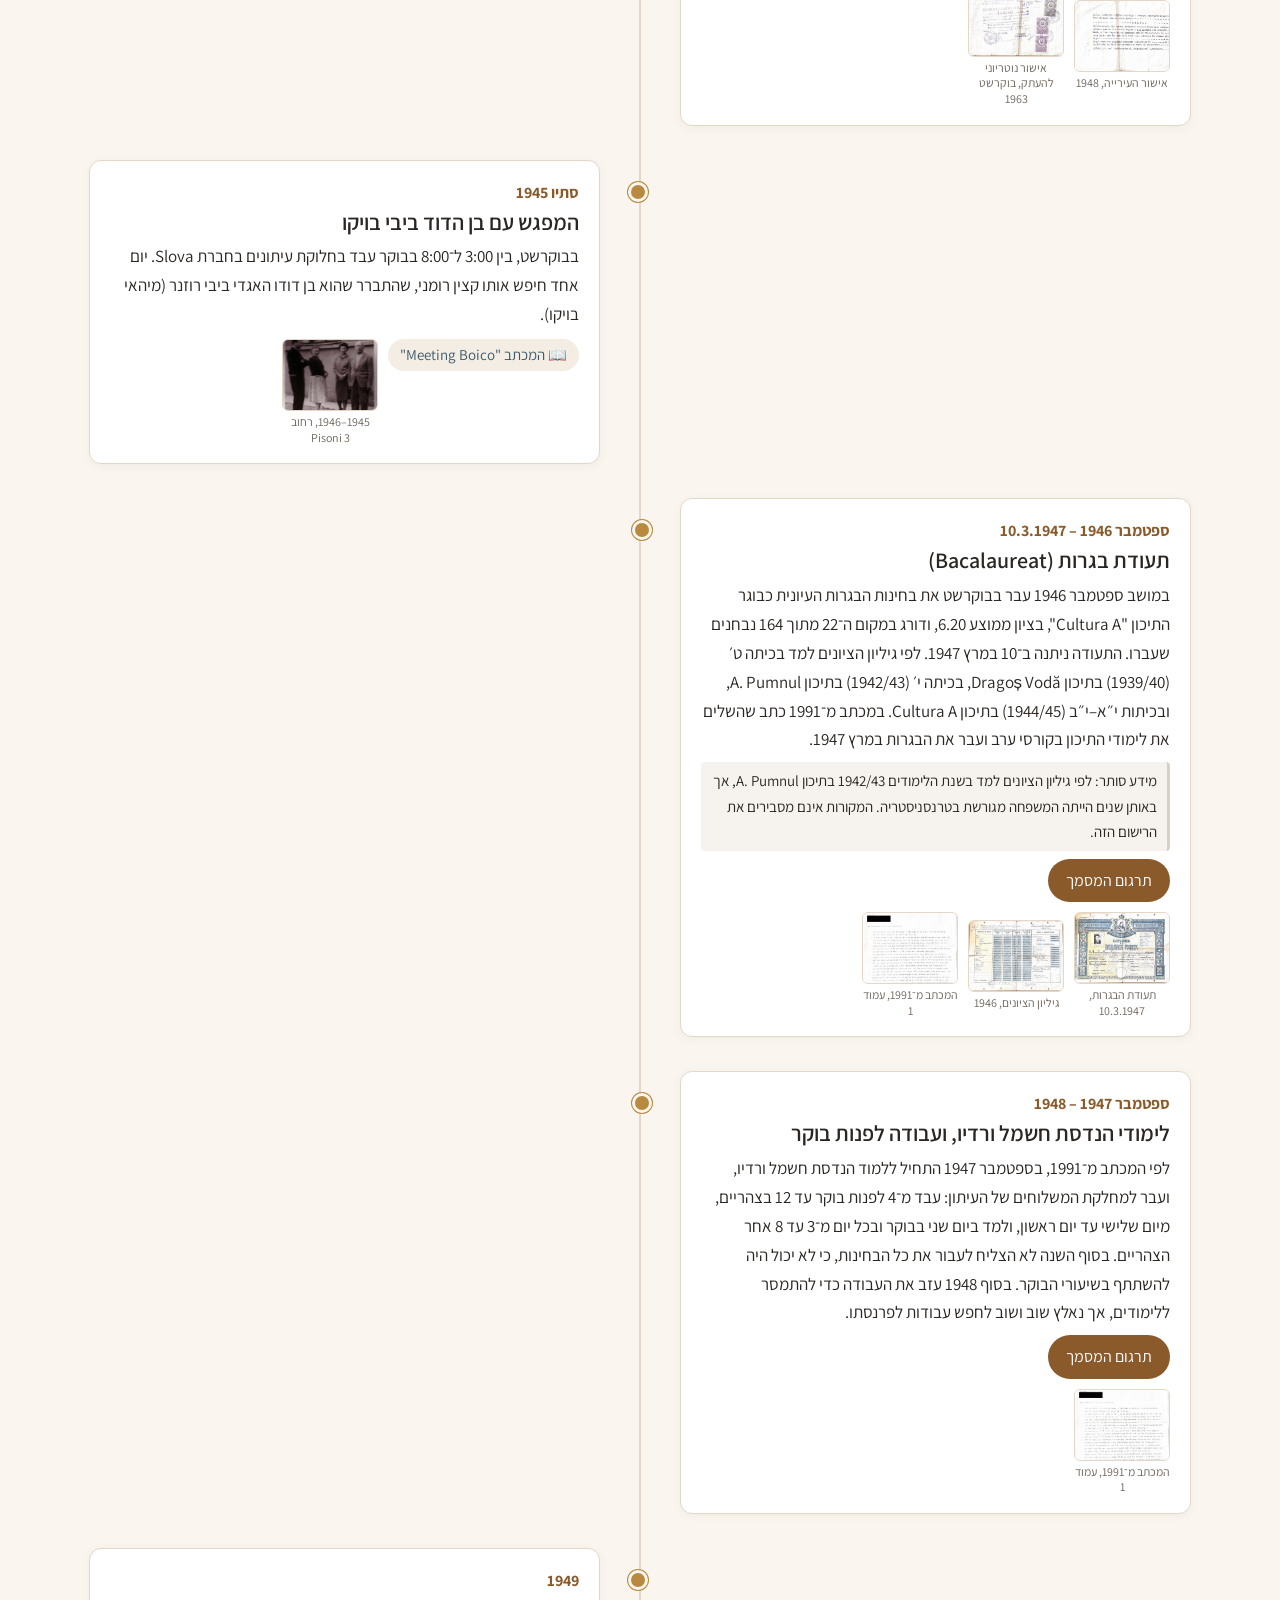
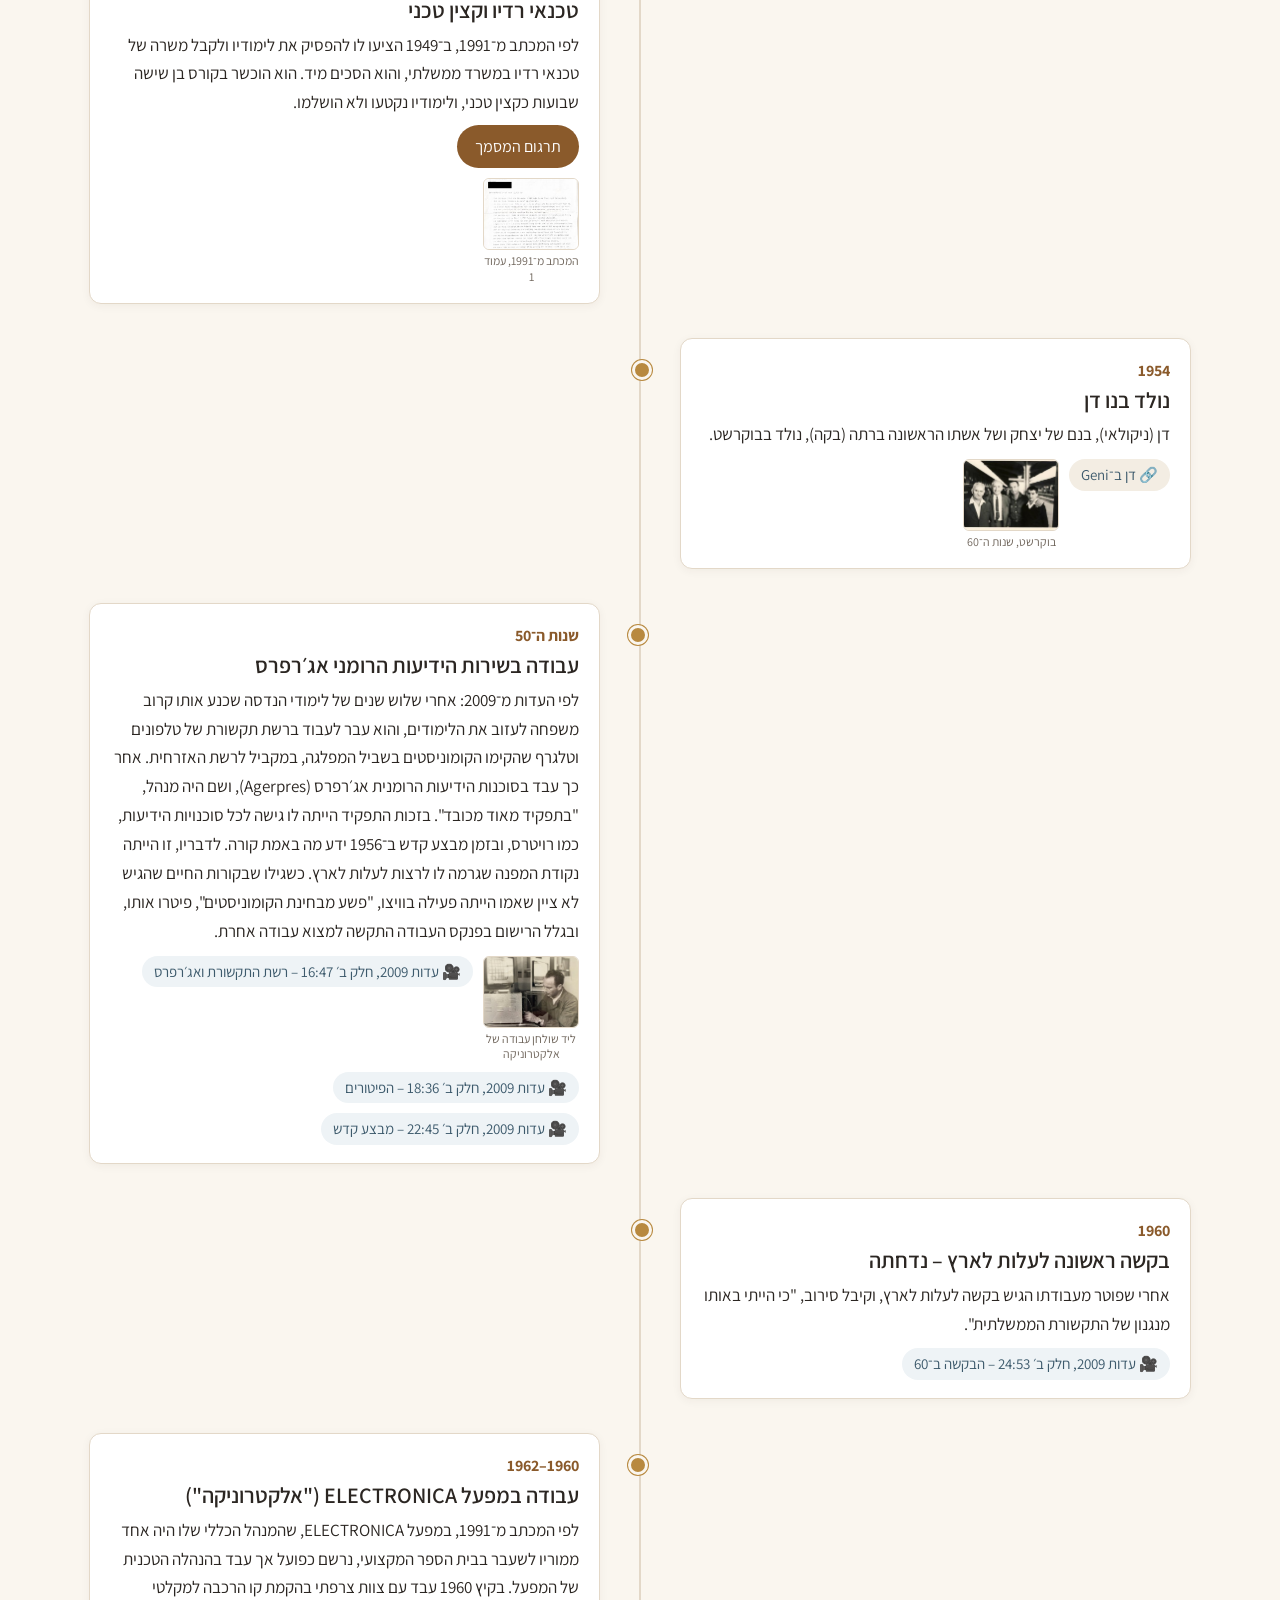
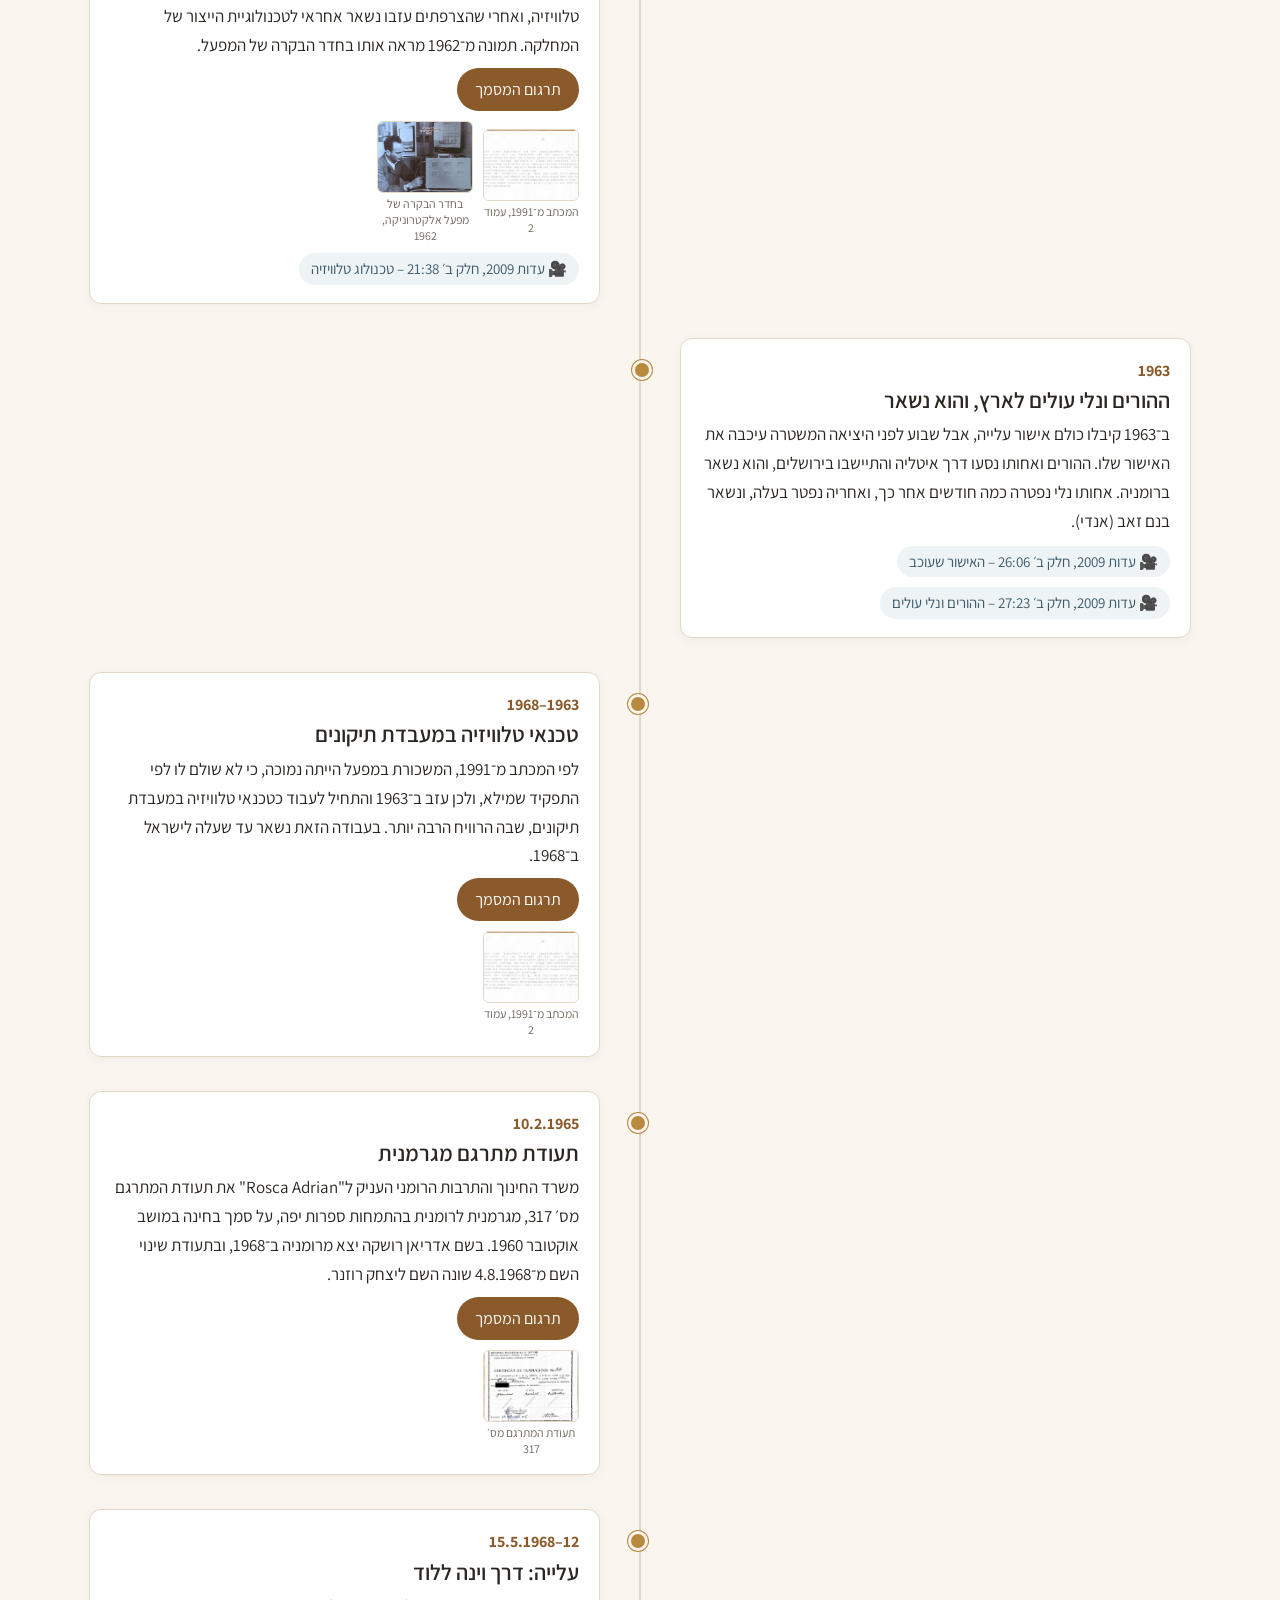
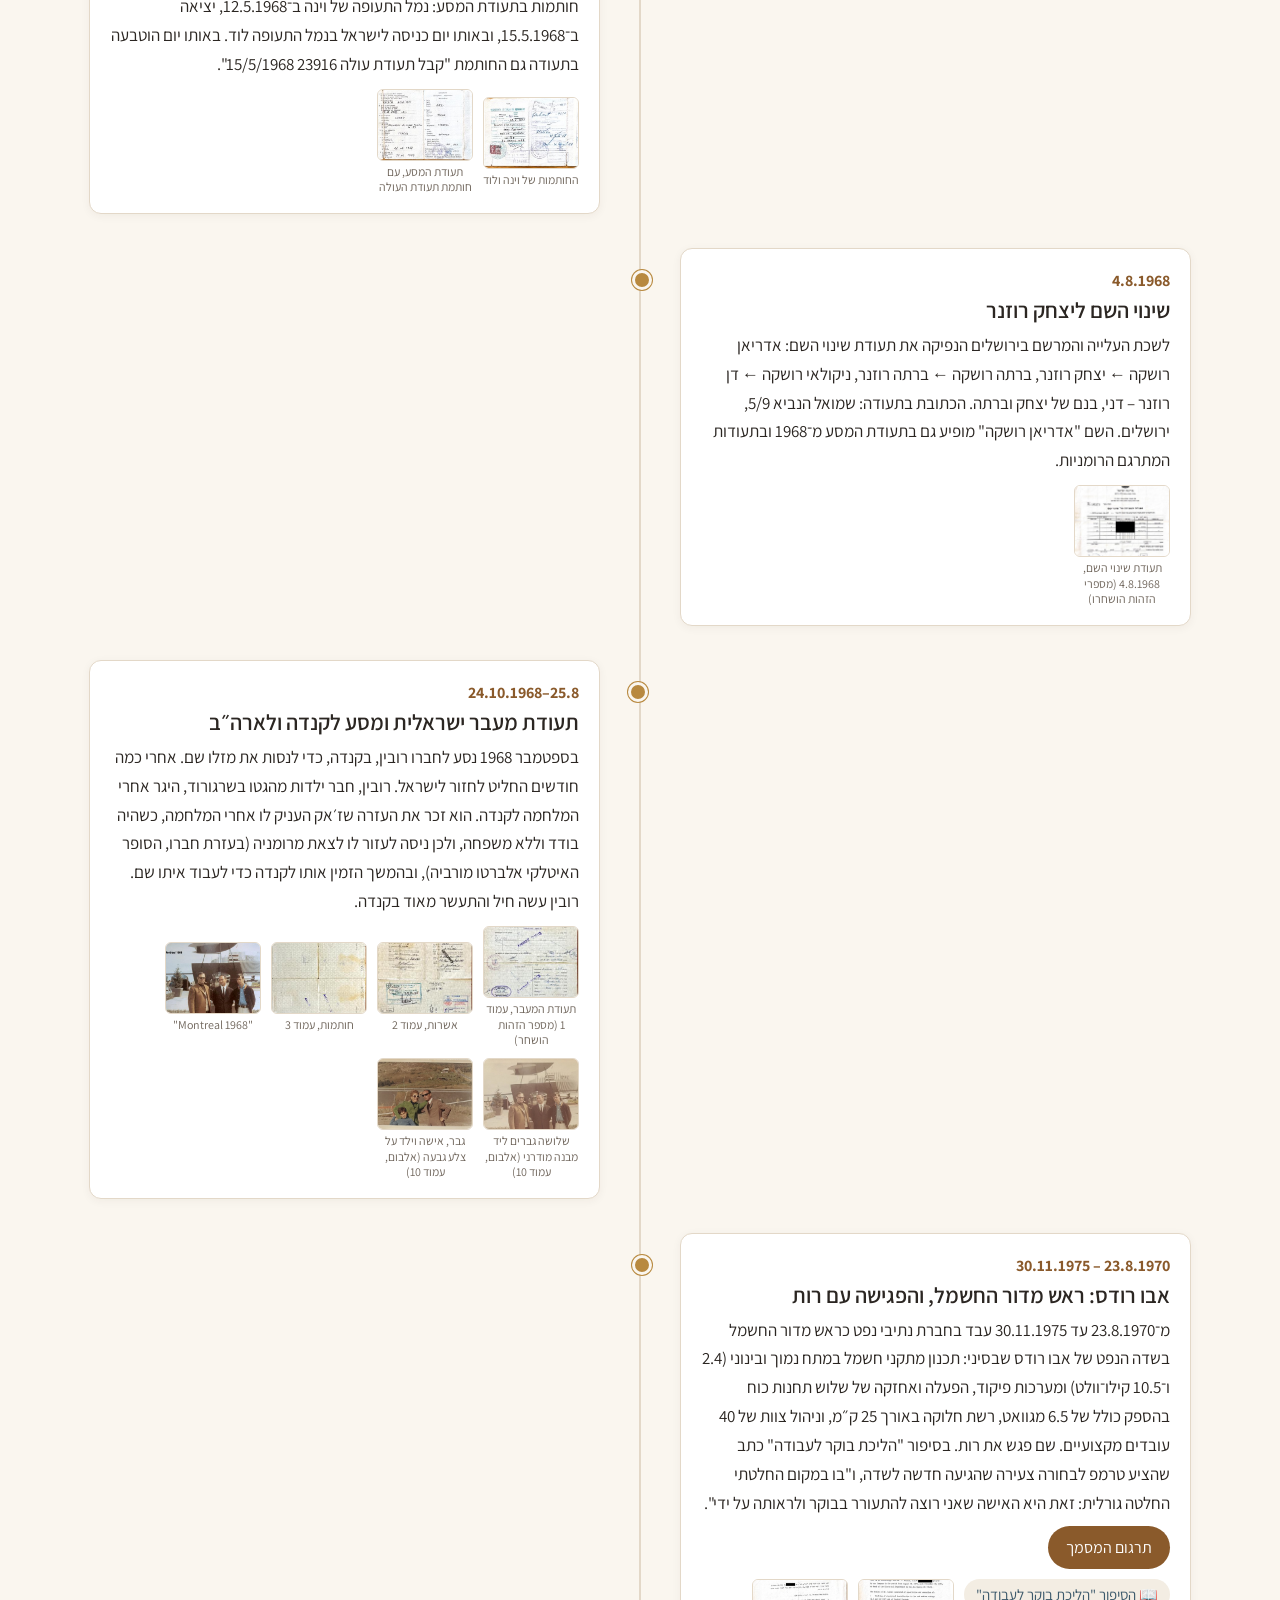
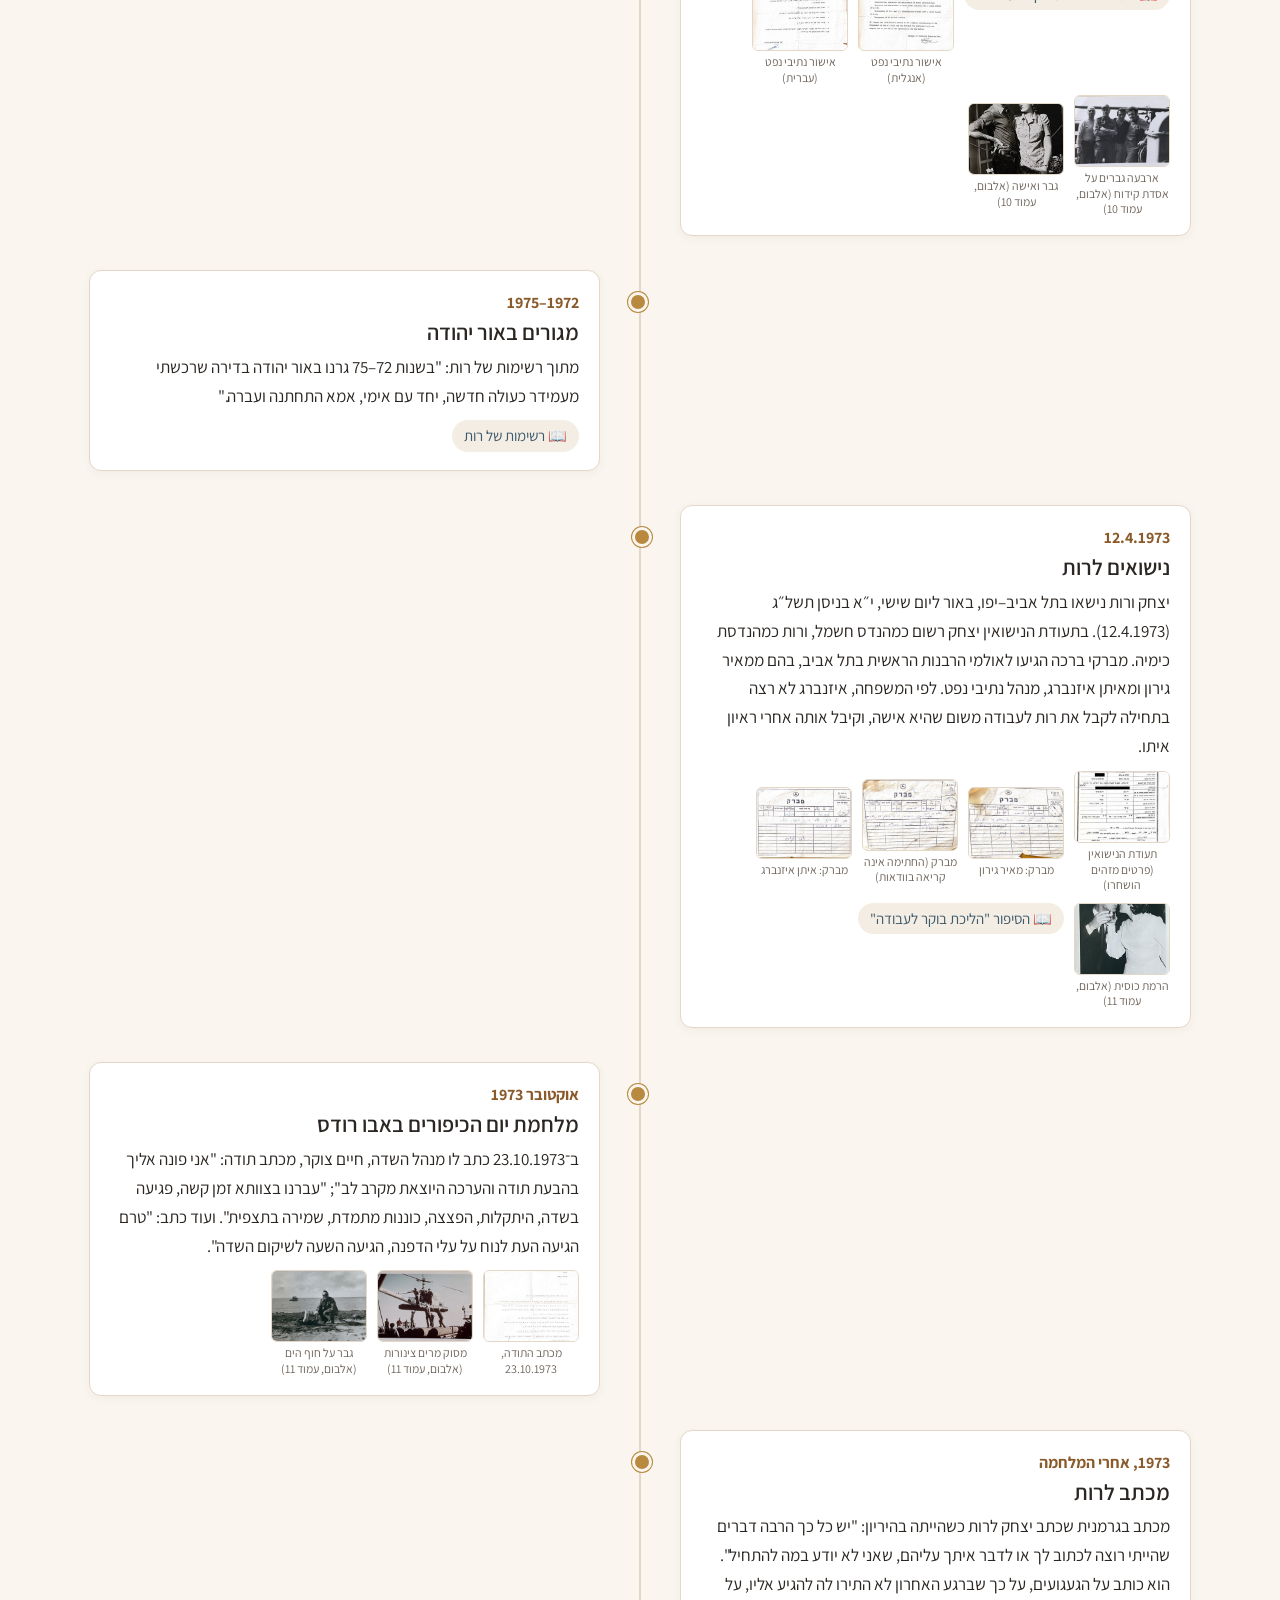
==== commit adefe0cc: "Hero: portrait with background removed, standing on the mosaic (option B2); original kept as img/her" ====
--- a/index.html
+++ b/index.html
@@ -33,7 +33,7 @@
 <header class="hero" id="top">
   <div class="hero-bg" aria-hidden="true"><img src="img/t/g_young_portrait.jpg" alt="" decoding="async"><img src="img/t/g_bicycle.jpg" alt="" decoding="async"><img src="img/t/g_lab.jpg" alt="" decoding="async"><img src="img/t/g_2011_aug.jpg" alt="" decoding="async"><img src="img/t/g_promenade.jpg" alt="" decoding="async"><img src="img/t/g_2012.jpg" alt="" decoding="async"><img src="img/t/g_1962_lab.jpg" alt="" decoding="async"><img src="img/t/g_old_5.jpg" alt="" decoding="async"><img src="img/t/g_2005b.jpg" alt="" decoding="async"><img src="img/t/g_study.jpg" alt="" decoding="async"><img src="img/t/g_ap17_1.jpg" alt="" decoding="async"><img src="img/t/g_2013.jpg" alt="" decoding="async"><img src="img/t/g_2011_85b.jpg" alt="" decoding="async"><img src="img/t/g_young_portrait.jpg" alt="" decoding="async"><img src="img/t/g_bicycle.jpg" alt="" decoding="async"><img src="img/t/g_lab.jpg" alt="" decoding="async"><img src="img/t/g_2011_aug.jpg" alt="" decoding="async"><img src="img/t/g_promenade.jpg" alt="" decoding="async"><img src="img/t/g_2012.jpg" alt="" decoding="async"><img src="img/t/g_1962_lab.jpg" alt="" decoding="async"><img src="img/t/g_old_5.jpg" alt="" decoding="async"><img src="img/t/g_2005b.jpg" alt="" decoding="async"><img src="img/t/g_study.jpg" alt="" decoding="async"><img src="img/t/g_ap17_1.jpg" alt="" decoding="async"><img src="img/t/g_2013.jpg" alt="" decoding="async"><img src="img/t/g_2011_85b.jpg" alt="" decoding="async"><img src="img/t/g_young_portrait.jpg" alt="" decoding="async"><img src="img/t/g_bicycle.jpg" alt="" decoding="async"><img src="img/t/g_lab.jpg" alt="" decoding="async"><img src="img/t/g_2011_aug.jpg" alt="" decoding="async"><img src="img/t/g_promenade.jpg" alt="" decoding="async"><img src="img/t/g_2012.jpg" alt="" decoding="async"><img src="img/t/g_1962_lab.jpg" alt="" decoding="async"><img src="img/t/g_old_5.jpg" alt="" decoding="async"><img src="img/t/g_2005b.jpg" alt="" decoding="async"><img src="img/t/g_study.jpg" alt="" decoding="async"><img src="img/t/g_ap17_1.jpg" alt="" decoding="async"><img src="img/t/g_2013.jpg" alt="" decoding="async"><img src="img/t/g_2011_85b.jpg" alt="" decoding="async"><img src="img/t/g_young_portrait.jpg" alt="" decoding="async"><img src="img/t/g_bicycle.jpg" alt="" decoding="async"><img src="img/t/g_lab.jpg" alt="" decoding="async"><img src="img/t/g_2011_aug.jpg" alt="" decoding="async"><img src="img/t/g_promenade.jpg" alt="" decoding="async"><img src="img/t/g_2012.jpg" alt="" decoding="async"><img src="img/t/g_1962_lab.jpg" alt="" decoding="async"><img src="img/t/g_old_5.jpg" alt="" decoding="async"><img src="img/t/g_2005b.jpg" alt="" decoding="async"><img src="img/t/g_study.jpg" alt="" decoding="async"><img src="img/t/g_ap17_1.jpg" alt="" decoding="async"><img src="img/t/g_2013.jpg" alt="" decoding="async"><img src="img/t/g_2011_85b.jpg" alt="" decoding="async"></div><div class="hero-veil" aria-hidden="true"></div>
   <div class="hero-inner">
-    <figure class="hero-photo"><img src="img/hero.jpg" alt="יצחק רוזנר, 2009" data-i18n-alt="hero.alt"></figure>
+    <figure class="hero-photo"><img src="img/hero_cutout.webp" alt="יצחק רוזנר, 2009" data-i18n-alt="hero.alt"></figure>
     <div class="hero-text">
       <p class="eyebrow">25.11.1926 – 25.11.2026</p>
       <h1 data-i18n="hero.name">יצחק (ז׳אק) רוזנר</h1>
--- a/css/style.css
+++ b/css/style.css
@@ -143,7 +143,7 @@
 .lb img{max-width:92vw;max-height:80vh;margin:0 auto;border-radius:4px}
 .lb figcaption{color:#eee;margin-top:10px;font-size:16px}
 .lb a{color:#d9c7a7;font-size:14px}
-.lb button{position:absolute;background:rgba(255,255,255,.12);color:#fff;border:0;font-size:36px;width:52px;height:52px;border-radius:50%;cursor:pointer}
+.lb > button{position:absolute;background:rgba(255,255,255,.12);color:#fff;border:0;font-size:36px;width:52px;height:52px;border-radius:50%;cursor:pointer}
 .lb-x{top:16px;left:16px}.lb-prev{right:16px;top:50%}.lb-next{left:16px;top:50%}
 /* story pages */
 .story-page{background:var(--paper)}
@@ -392,7 +392,7 @@
 .tp-featured .tp-frame{cursor:zoom-in}
 .tp-hot{cursor:pointer}
 .tp-bar{display:flex;flex-wrap:wrap;align-items:center;gap:8px 14px;margin-top:8px;line-height:1.4}
-.tp-toggle{font:inherit;font-size:14px;font-weight:600;background:#fff;color:var(--accent);border:1.5px solid var(--accent);border-radius:999px;padding:4px 12px;cursor:pointer}
+.tp-toggle{position:static;width:auto;height:auto;max-width:100%;font:inherit;font-size:14px;font-weight:600;line-height:1.3;background:#fff;color:var(--accent);border:1.5px solid var(--accent);border-radius:999px;padding:4px 12px;cursor:pointer;white-space:nowrap;box-sizing:border-box}
 .tp-toggle[aria-pressed=true]{background:var(--accent);color:#fff}
 .tp-hint{font-size:13px;color:var(--muted)}
 .tp-index{position:absolute!important;width:1px;height:1px;overflow:hidden;clip:rect(0 0 0 0);clip-path:inset(50%);white-space:nowrap}
@@ -401,12 +401,36 @@
 .lb figure .tp-frame img{max-width:92vw;max-height:72vh;width:auto;border-radius:4px}
 .lb figure .tp-bar{justify-content:center;color:#eee}
 .lb figure .tp-hint{color:#cfc4b4}
-.lb figure .tp-toggle{background:rgba(255,255,255,.1);color:#fff;border-color:rgba(255,255,255,.45)}
+.lb figure .tp-toggle{position:static;width:auto;height:auto;min-height:0;max-width:100%;font-size:14px;font-weight:600;line-height:1.3;padding:6px 14px;border-radius:999px;border:1.5px solid rgba(255,255,255,.45);background:rgba(255,255,255,.1);color:#fff;white-space:nowrap;box-sizing:border-box}
 .lb figure .tp-toggle[aria-pressed=true]{background:var(--gold);border-color:var(--gold);color:#2b2622}
+.lb figure .tp-leg-item{position:static;width:auto;height:auto;font-size:13px;border-radius:6px;background:none}
+.lb figure .tp-hot{width:auto;height:auto;font-size:inherit;border-radius:3px;background:transparent}
 .lb figure .tp-legend{color:#eee;max-width:92vw;margin:10px auto 0;text-align:start}
 .lb figure .tp-leg-rel{color:#cfc4b4}
 .lb figure .tp-leg-item:hover,.lb figure .tp-leg-item.on{background:rgba(255,255,255,.1)}
 @media (max-width:820px){
   .tp-tip{max-width:180px;font-size:13px}
   .tp-legend{grid-template-columns:1fr}
-}
+  .tp-toggle,.lb figure .tp-toggle{font-size:13px;padding:5px 11px;white-space:normal;text-align:center}
+}
+
+/* ---------- hero portrait: background removed (cut-out), option B2 ----------
+   The original photo is cropped straight on its right and bottom; those edges sit exactly on the hero's
+   right/bottom edges (desktop) or the screen's right edge (mobile), so no fade touches the face.
+   Original kept at img/hero_orig.jpg (and img/hero.jpg for og:image / the tree). */
+.hero-photo img{border:0;border-radius:0;box-shadow:none;background:none;object-fit:contain;object-position:50% 100%;
+  filter:drop-shadow(-10px 6px 16px rgba(60,40,20,.28)) drop-shadow(-1px 1px 3px rgba(60,40,20,.15))}
+@media (min-width:821px){
+  .hero-inner{min-height:470px;position:static}
+  .hero-text{position:relative;z-index:3}
+  .hero-photo{flex:0 0 330px;align-self:stretch}
+  .hero-photo img{position:absolute;right:0;bottom:0;height:min(100%,520px);width:auto;max-width:none;z-index:2}
+  html[dir=ltr] .hero-inner{flex-direction:row-reverse}
+  html[dir=ltr] .hero-veil{background:linear-gradient(to left,rgba(246,239,226,.50) 0%,rgba(246,239,226,.78) 38%,rgba(246,239,226,.93) 60%,rgba(246,239,226,.93) 100%)}
+}
+@media (max-width:820px){
+  .hero-photo{align-self:flex-start;margin-right:-20px}
+  html[dir=ltr] .hero-photo{align-self:flex-end}
+  .hero-photo img{width:260px;height:355px;
+    -webkit-mask-image:linear-gradient(to bottom,#000 91%,transparent 100%);mask-image:linear-gradient(to bottom,#000 91%,transparent 100%)}
+}
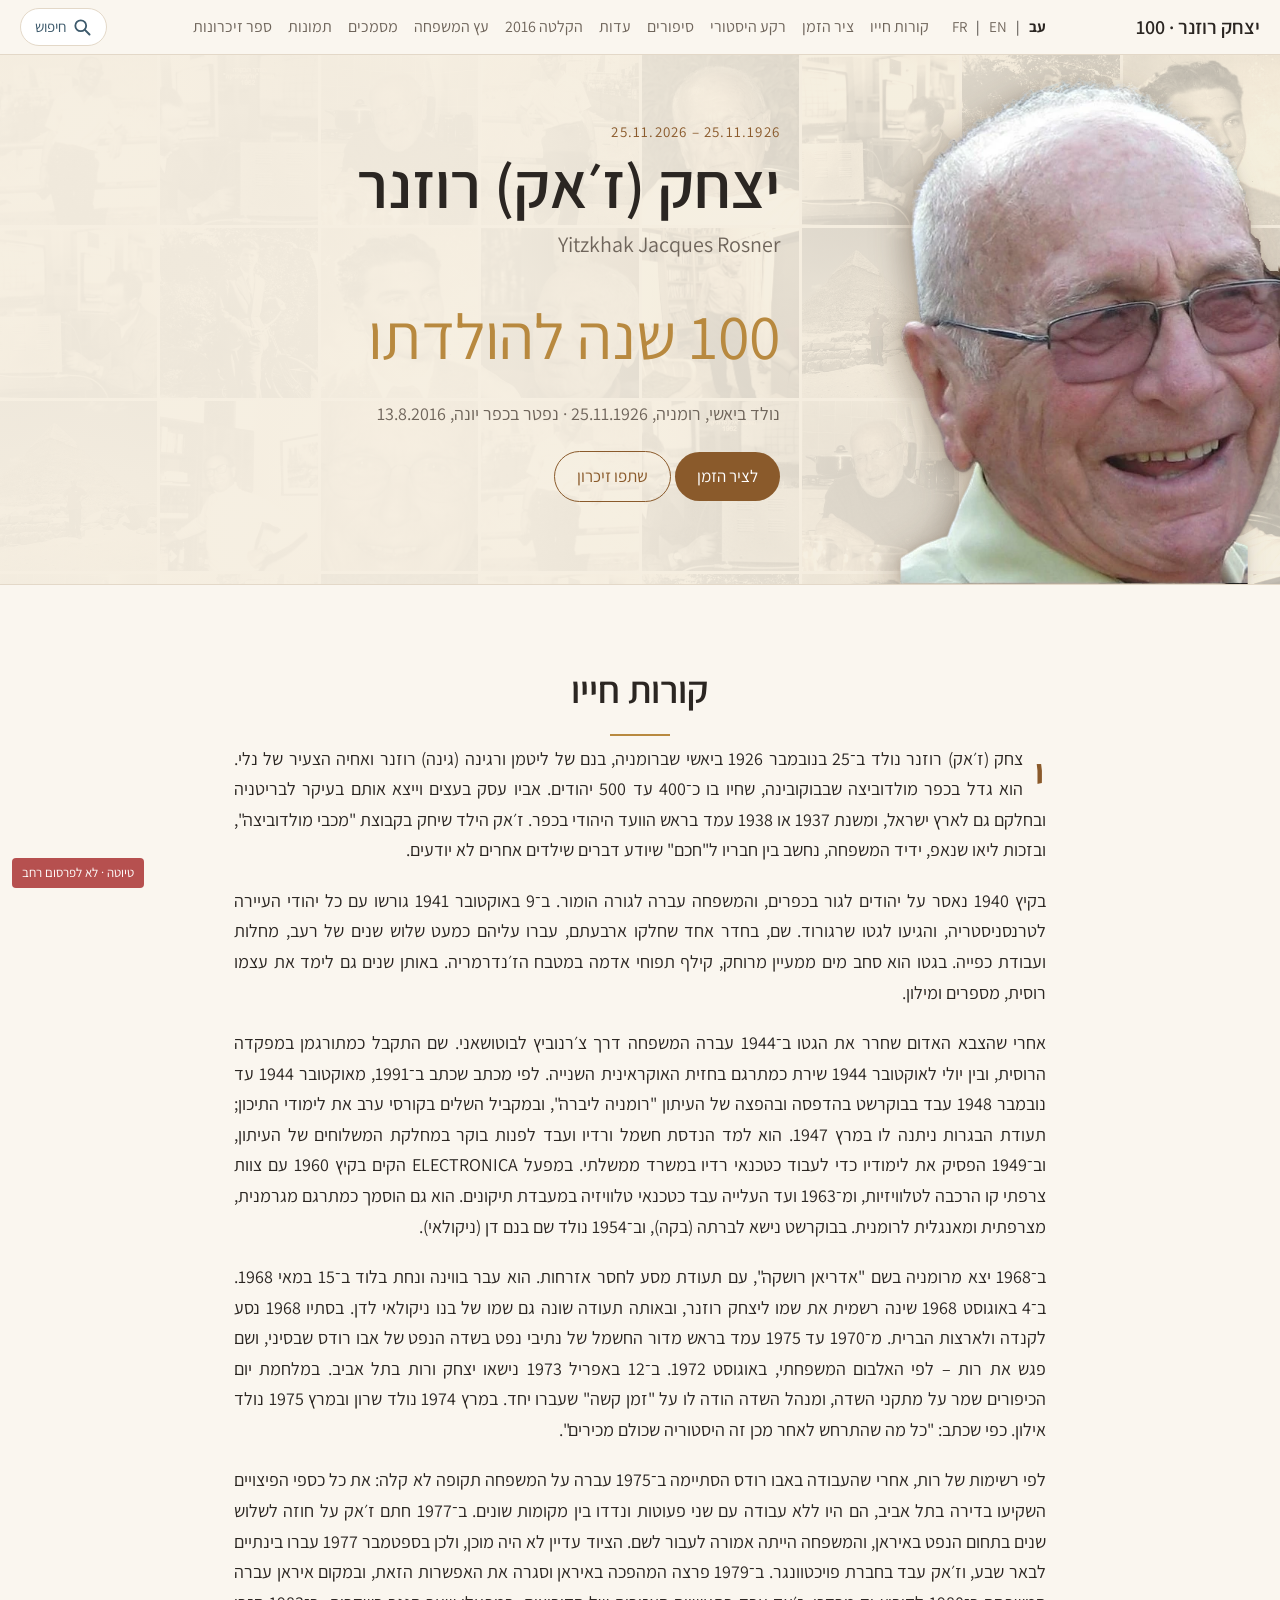
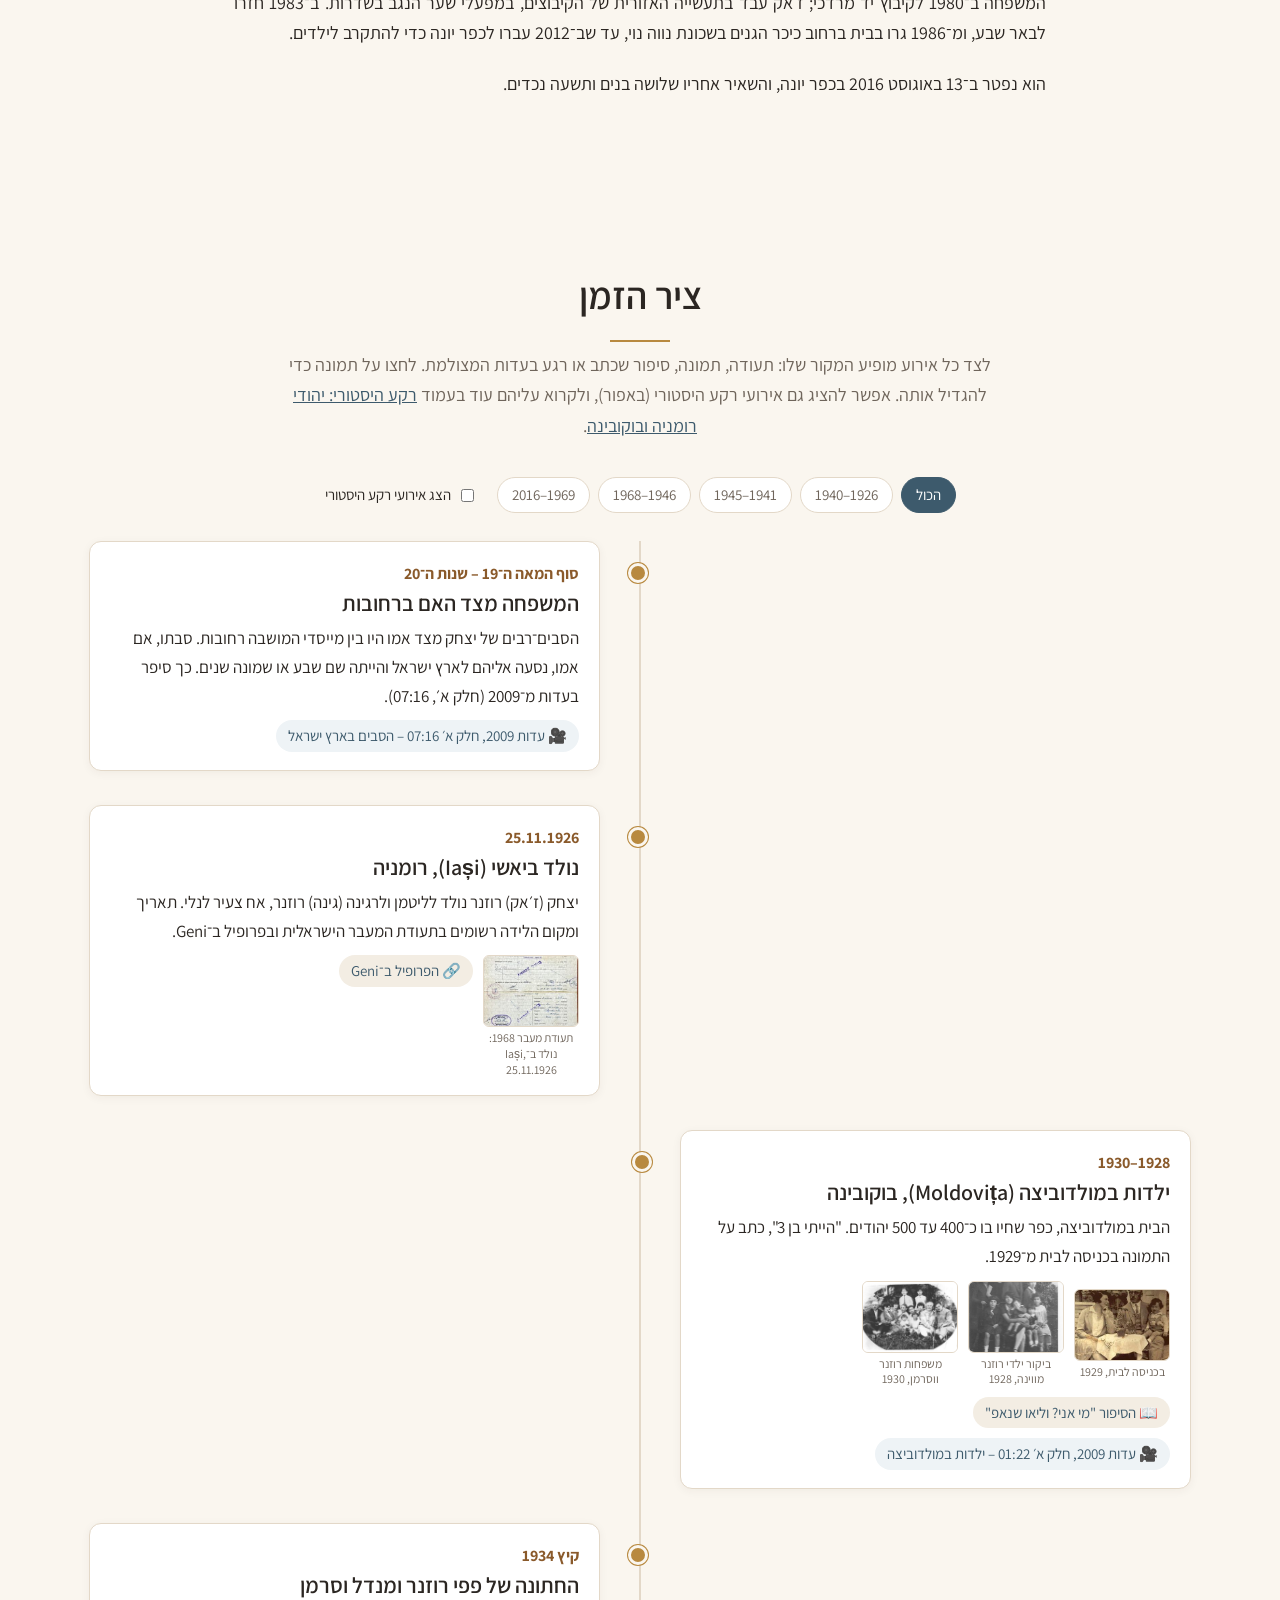
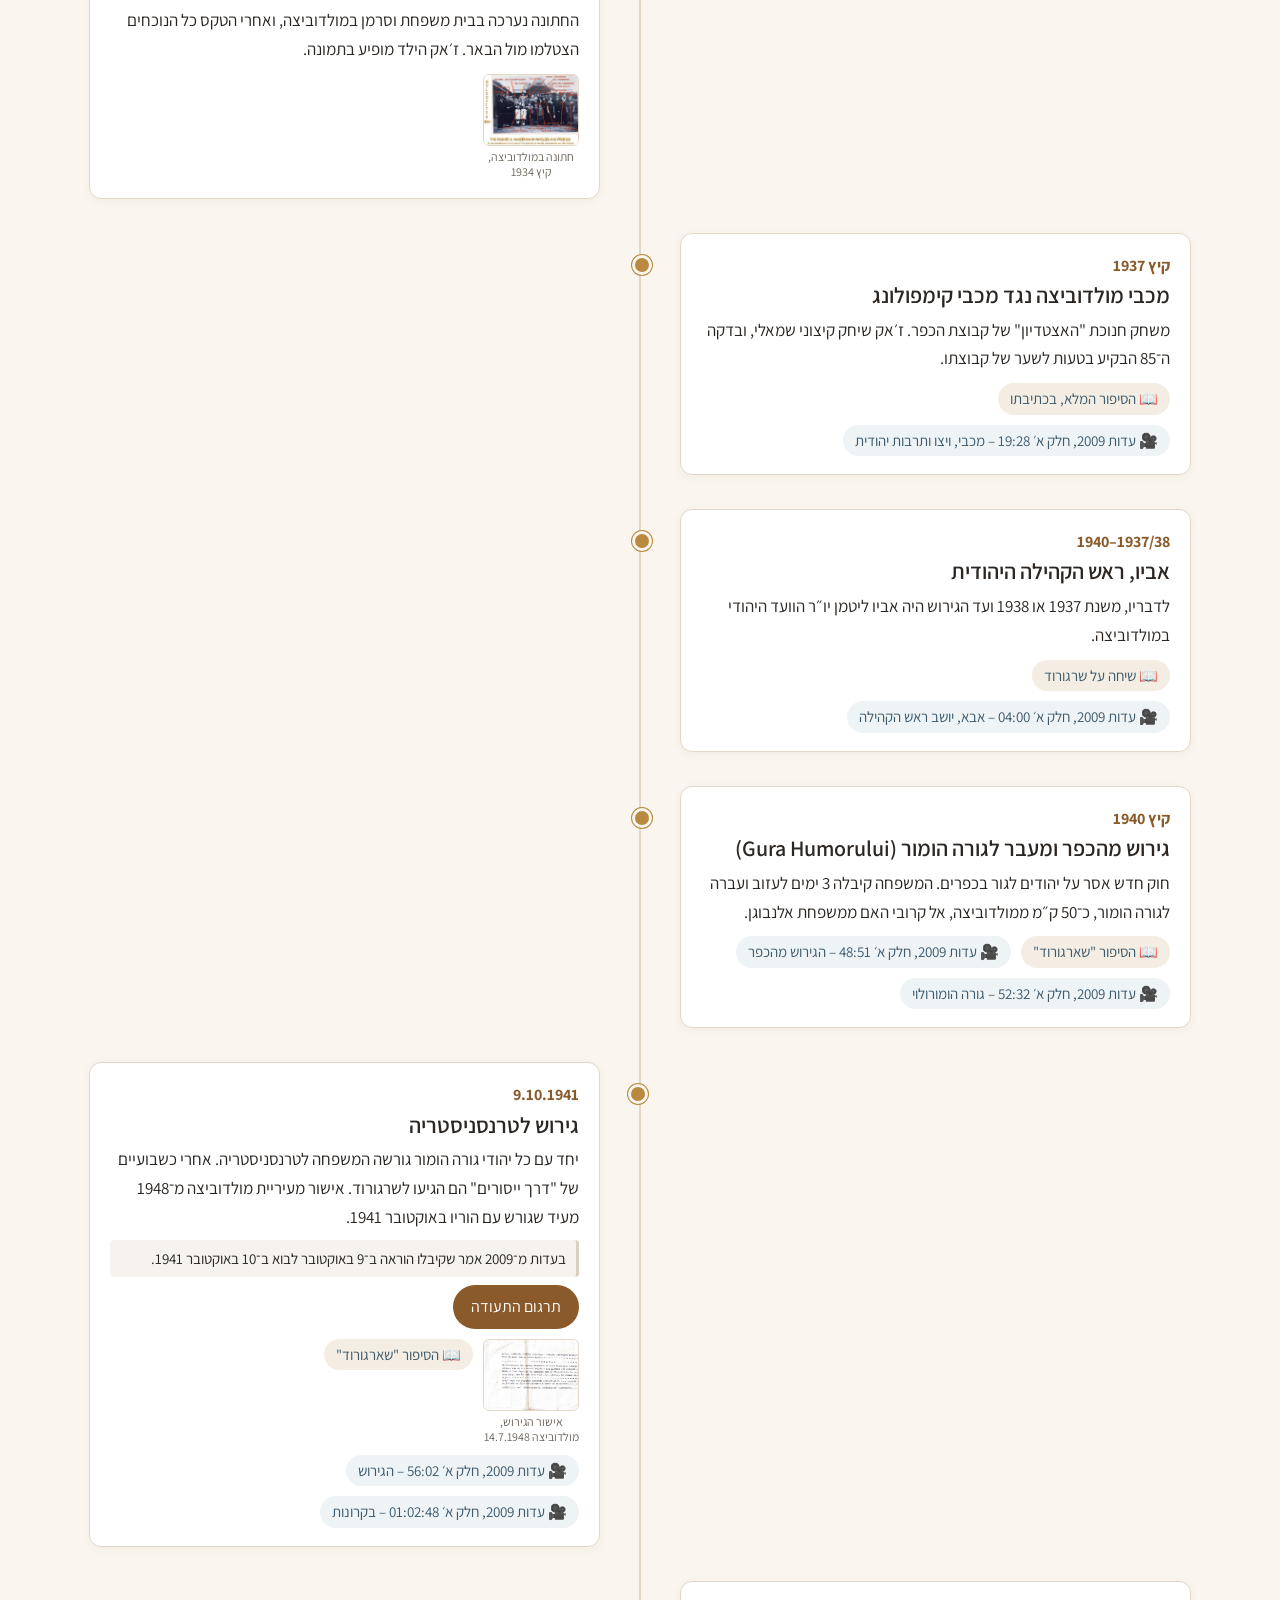
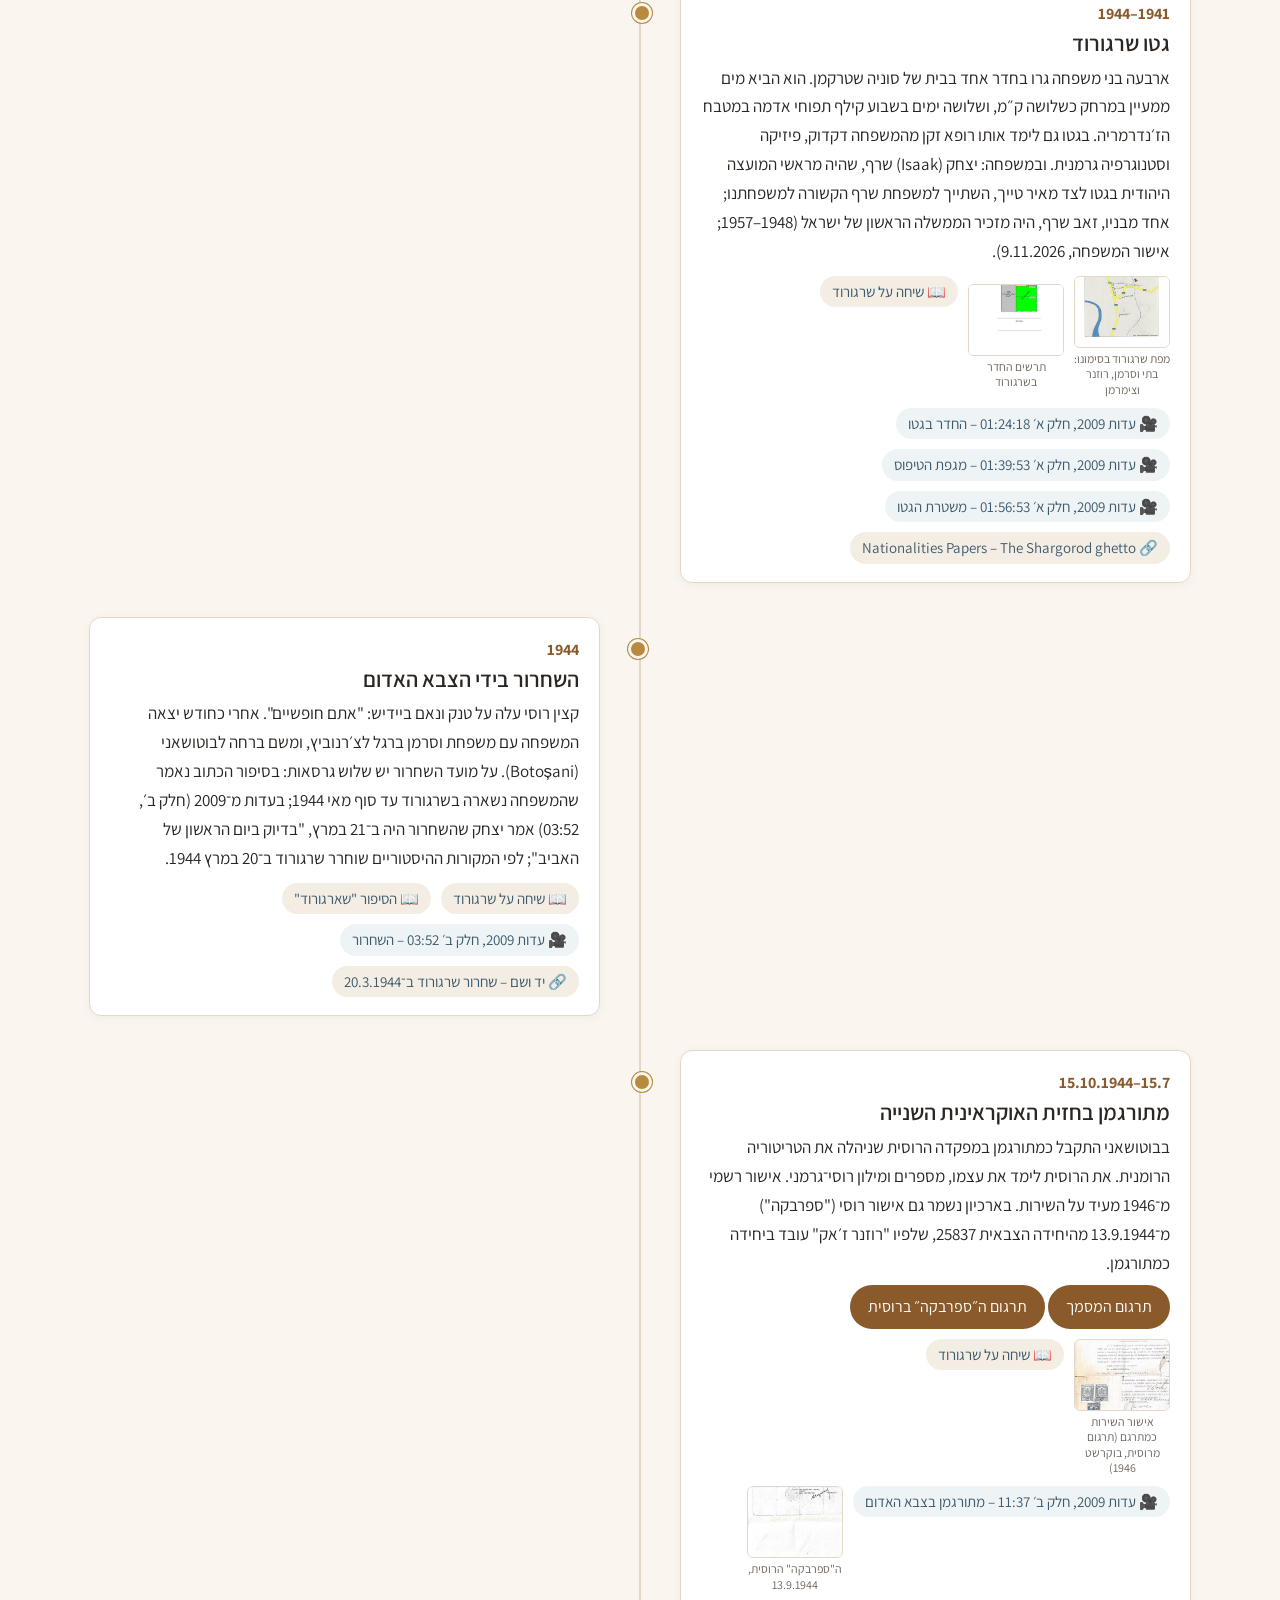
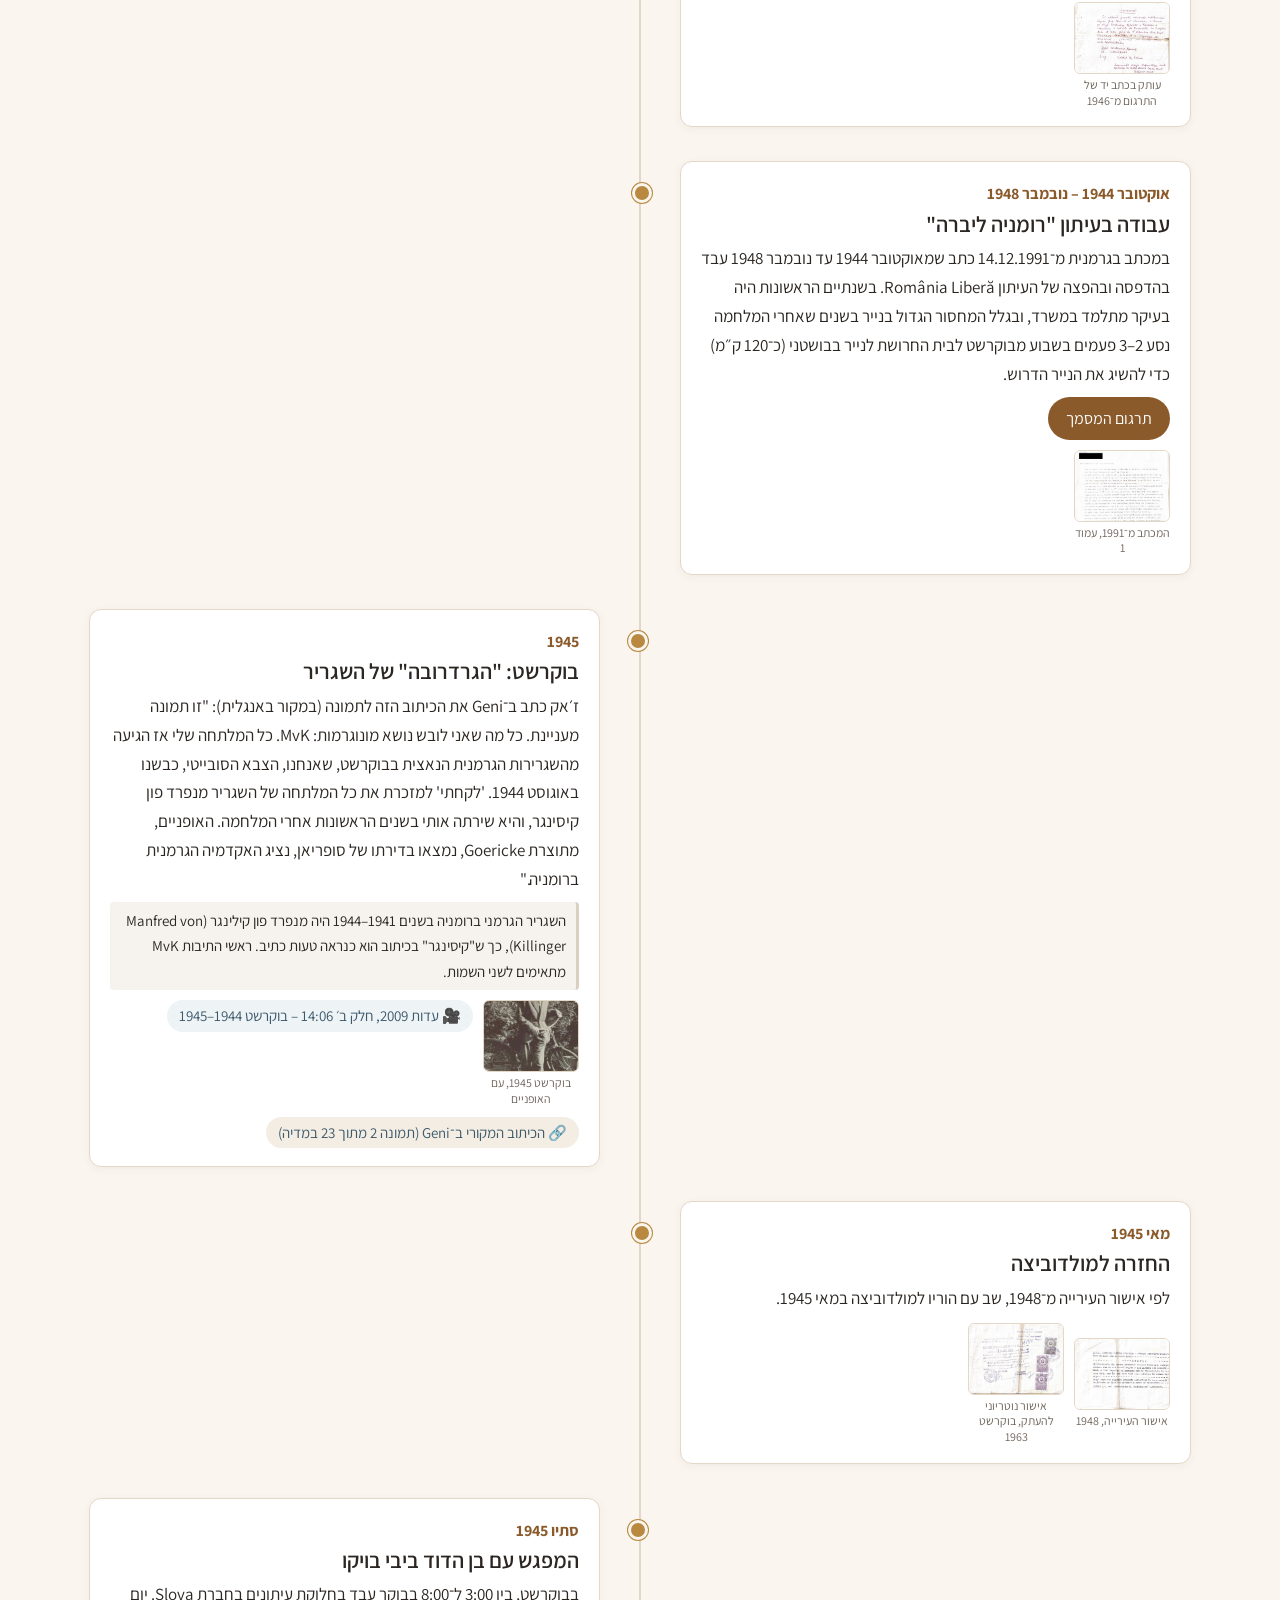
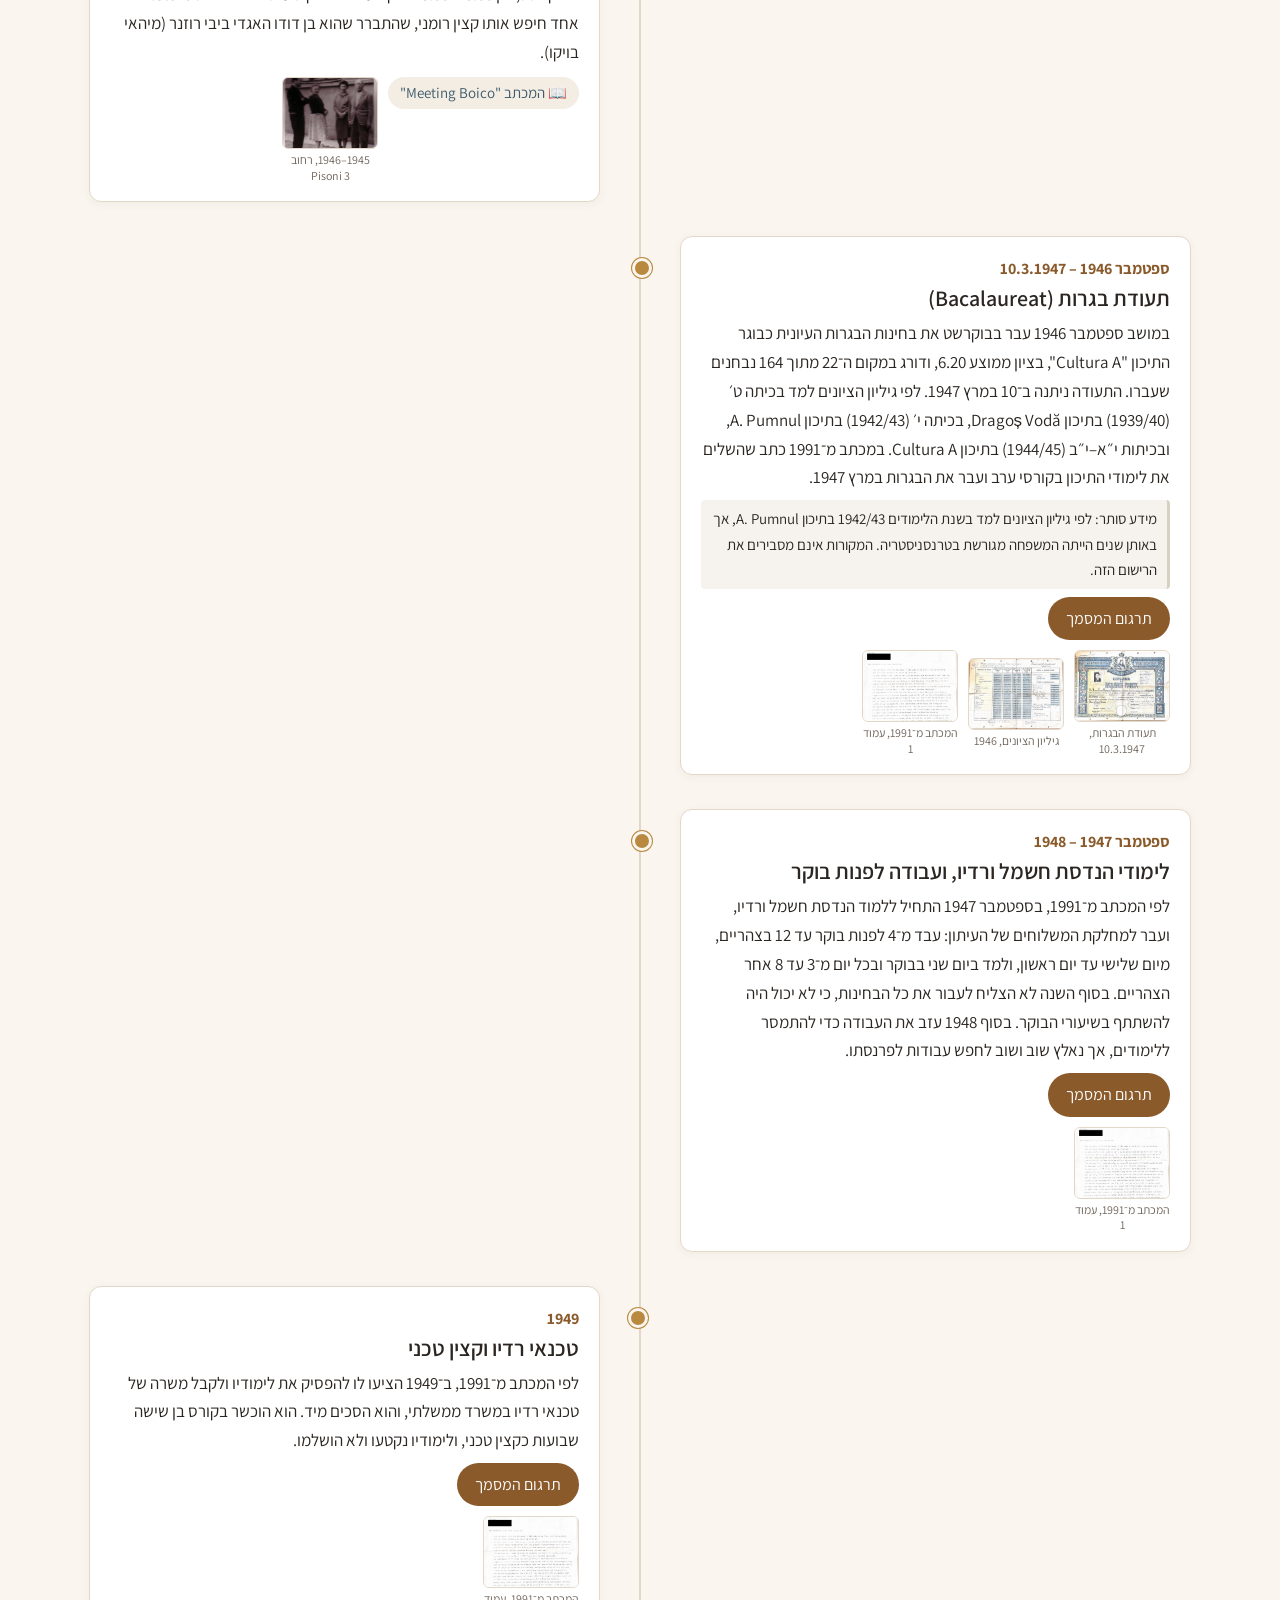
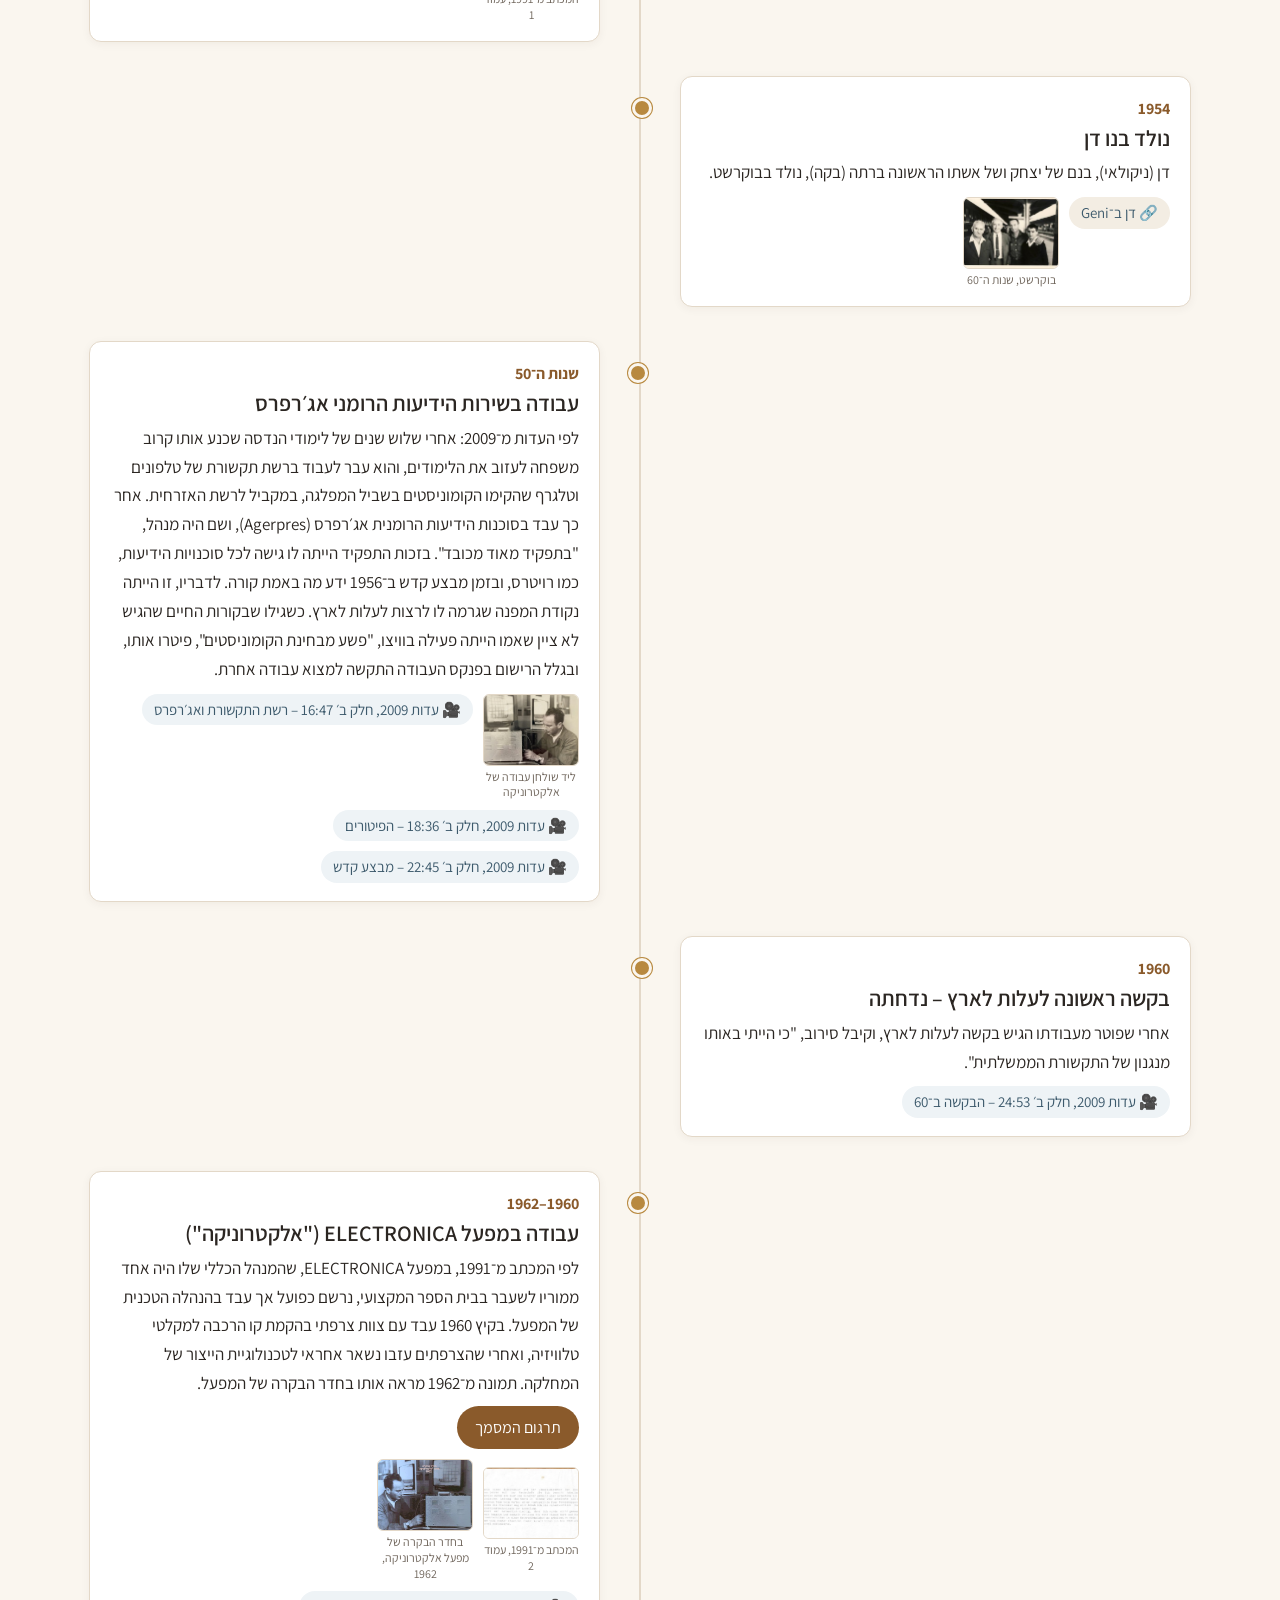
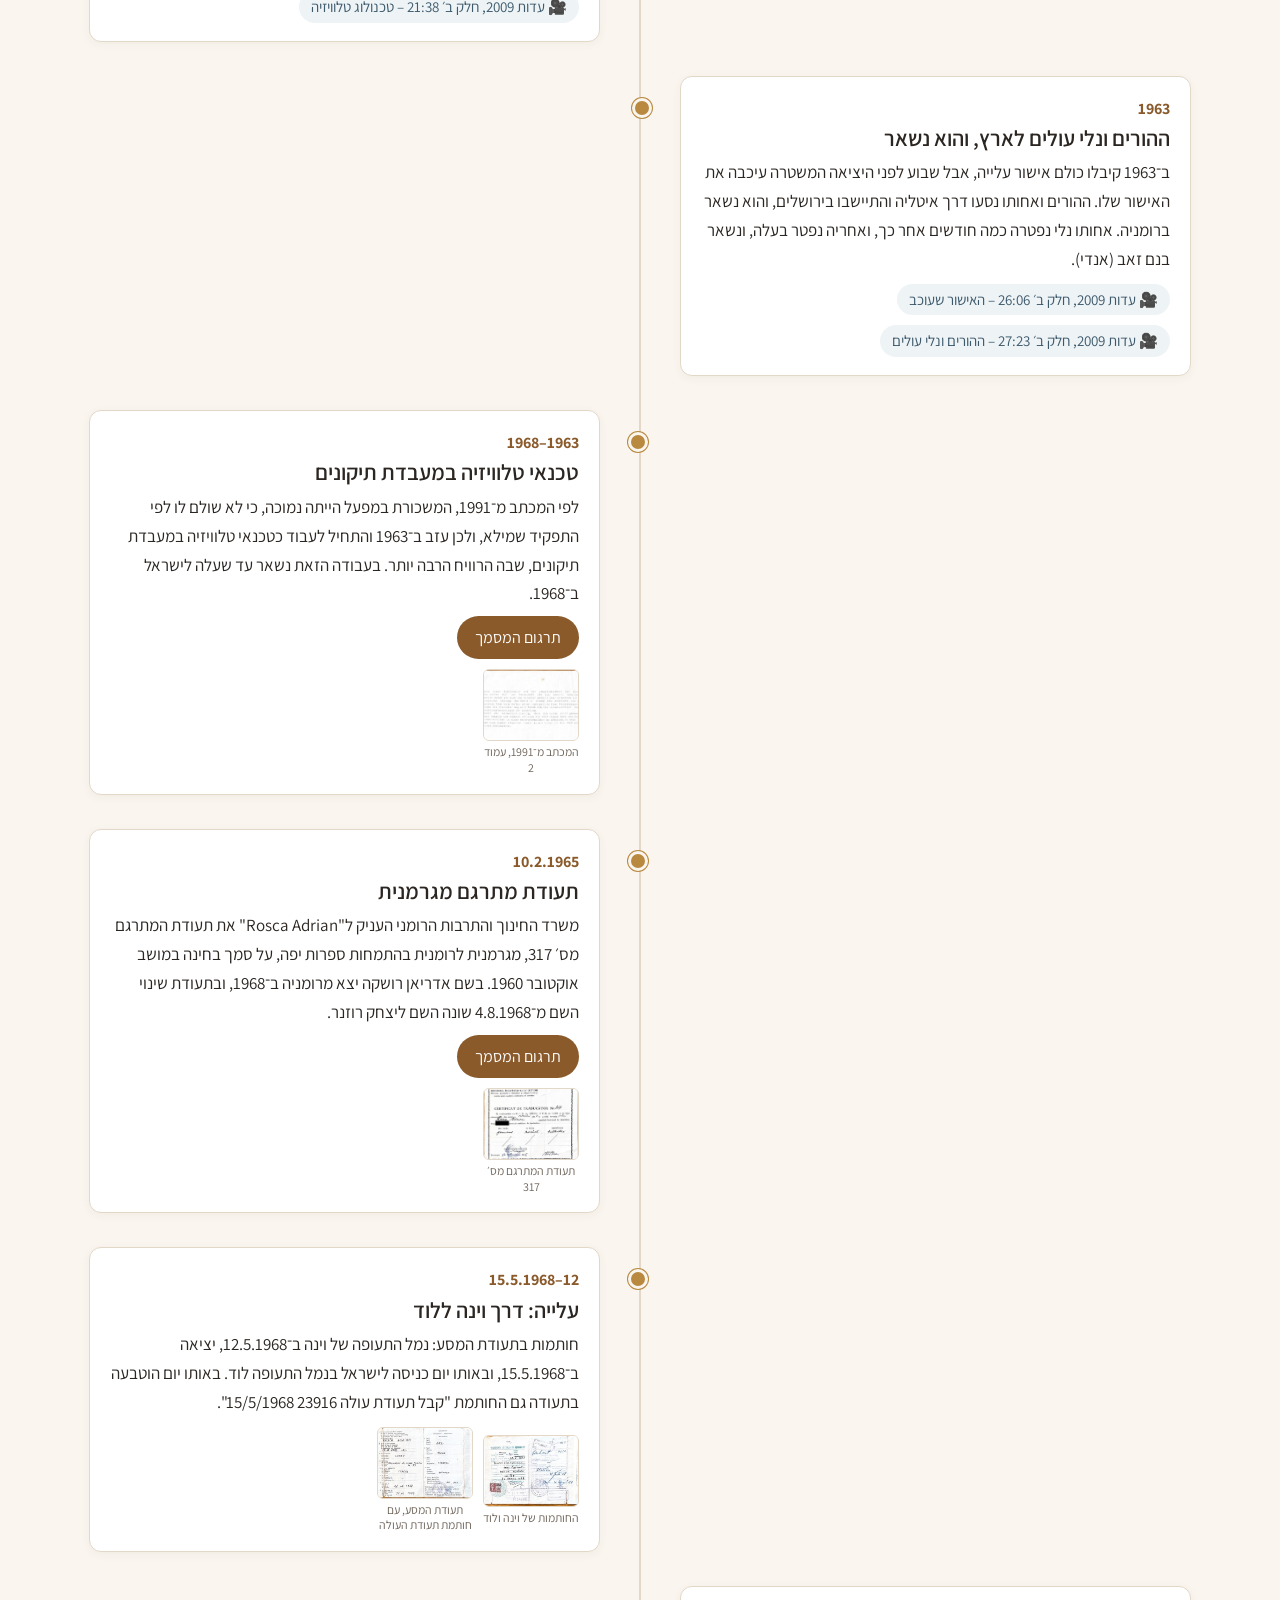
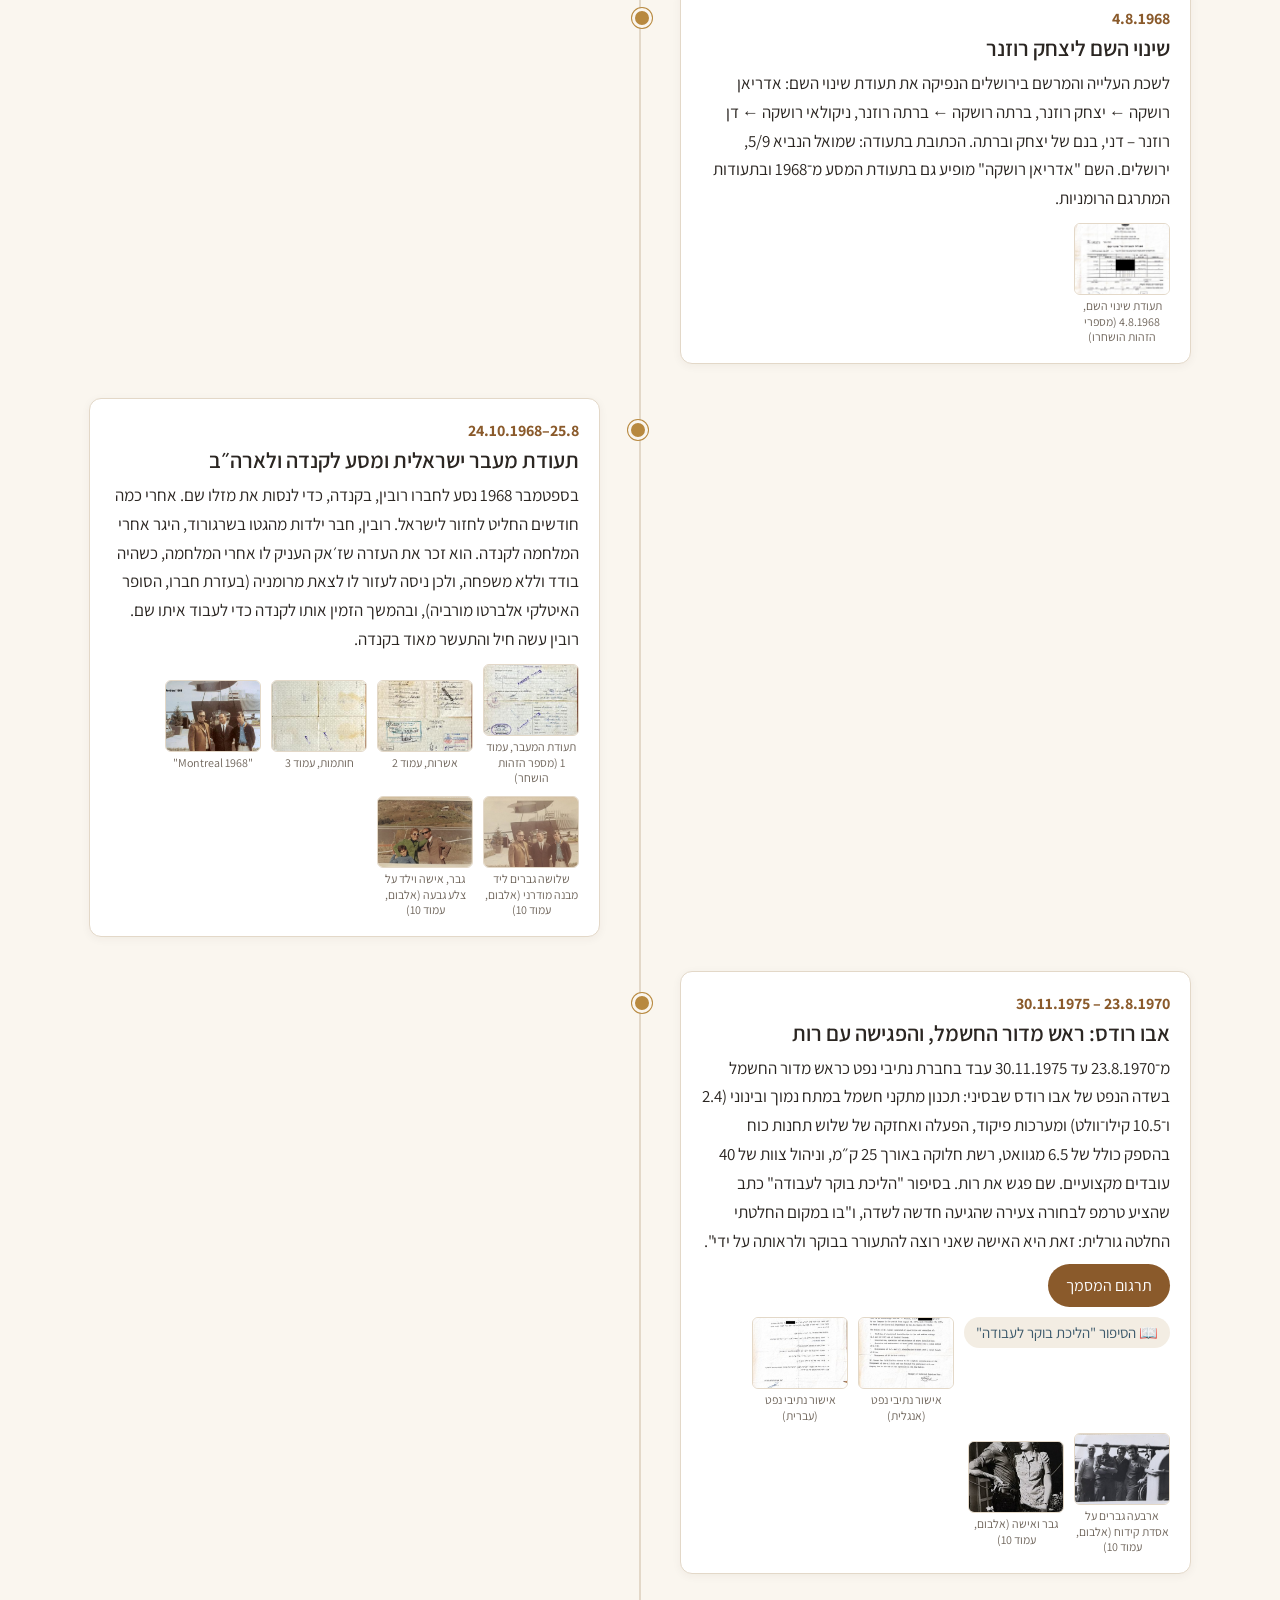
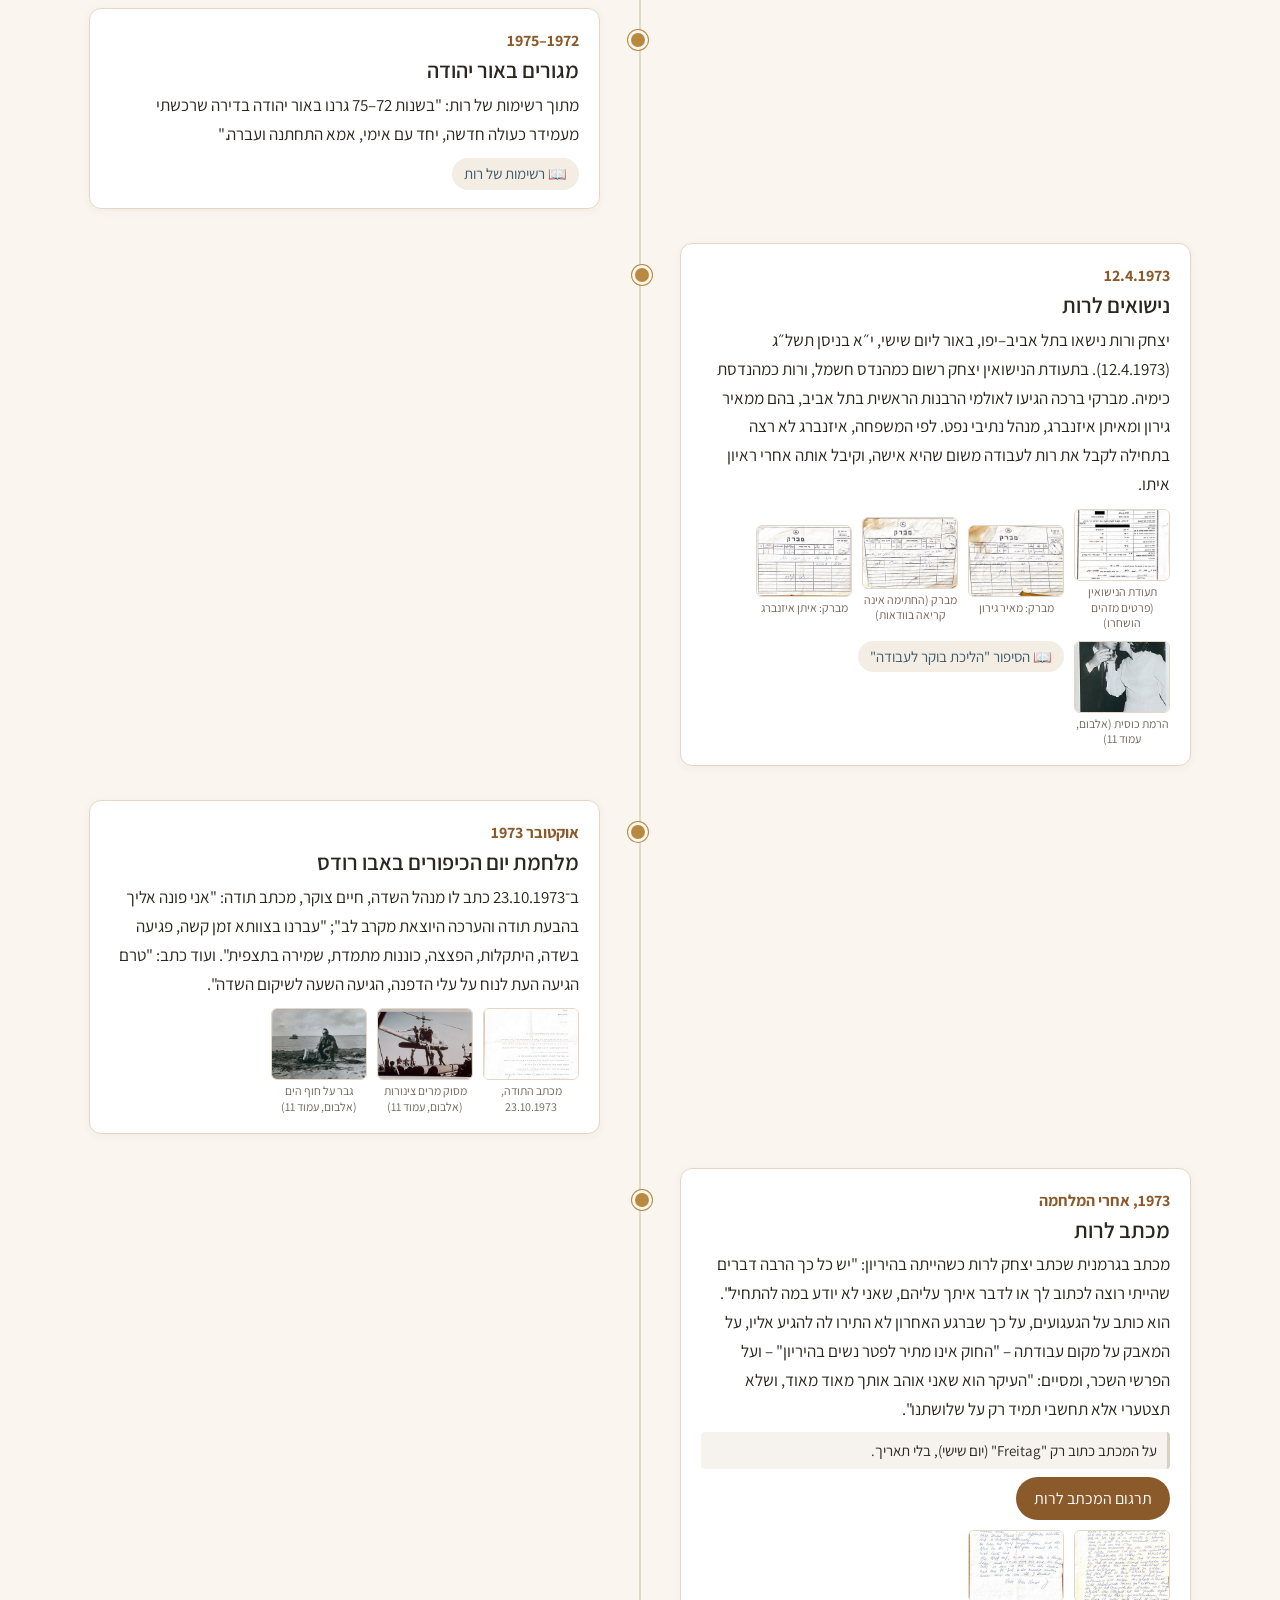
==== commit 7ce7e0fd: "Revert "e03: clean 1934 wedding photo with hover names and relations (HE/EN/FR)" This reverts commit" ====
--- a/index.html
+++ b/index.html
@@ -168,7 +168,6 @@
 <div class="lb" id="lb" hidden><button class="lb-x" data-i18n-aria="lb.close" aria-label="סגירה">×</button><button class="lb-prev" data-i18n-aria="lb.prev" aria-label="הקודם">›</button><figure><img id="lbImg" alt=""><figcaption id="lbCap"></figcaption><a id="lbOpen" target="_blank" data-i18n="lb.open">פתיחה בגודל מלא ↗</a></figure><button class="lb-next" data-i18n-aria="lb.next" aria-label="הבא">‹</button></div>
 <script src="config.js"></script>
 <script src="js/i18n.js"></script>
-<script src="js/photo-tags.js"></script>
 <script src="js/app.js"></script>
 <script src="js/tree.js"></script>
 <script src="js/search.js"></script>
--- a/css/style.css
+++ b/css/style.css
@@ -356,64 +356,6 @@
   .hero-veil,html[dir=ltr] .hero-veil{background:linear-gradient(to bottom,rgba(246,239,226,.50) 0%,rgba(246,239,226,.68) 30%,rgba(246,239,226,.93) 52%,rgba(246,239,226,.95) 100%)}
 }
 
-/* tagged wedding photo: hover/tap names */
-.tagged-photo{margin:12px 0 0;position:relative}
-.tagged-photo.tp-featured{margin:14px 0 4px}
-.tp-frame{position:relative;display:block;line-height:0}
-.tp-frame img{width:100%;height:auto;border-radius:8px}
-.tp-hots{position:absolute;inset:0}
-.tp-hot{position:absolute;border:0;padding:0;background:transparent;cursor:pointer;z-index:1}
-.tp-hot:focus{outline:none}
-.tp-hot:hover,.tp-hot:focus-visible,.tp-hot.is-on{background:rgba(184,137,63,.22);box-shadow:inset 0 0 0 2px rgba(138,90,43,.85);border-radius:3px}
-.tp-tip{position:absolute;left:50%;bottom:calc(100% + 8px);transform:translateX(-50%);display:none;min-width:140px;max-width:230px;background:#2b2622;color:#fffdf8;padding:8px 11px;border-radius:8px;font:600 14px/1.4 Assistant,Arial,sans-serif;text-align:center;box-shadow:0 8px 22px rgba(0,0,0,.28);z-index:5;white-space:normal;pointer-events:none}
-.tp-tip:after{content:"";position:absolute;top:100%;left:50%;transform:translateX(-50%);border:6px solid transparent;border-top-color:#2b2622}
-.tp-hot:hover .tp-tip,.tp-hot:focus-visible .tp-tip,.tp-hot.is-on .tp-tip{display:block}
-.tp-name{display:block}
-.tp-rel{display:block;font-weight:400;font-size:12px;color:#e8dcc8;margin-top:3px}
-.tp-hot[data-anchor=bottom] .tp-tip{bottom:auto;top:calc(100% + 8px)}
-.tp-hot[data-anchor=bottom] .tp-tip:after{top:auto;bottom:100%;border-top-color:transparent;border-bottom-color:#2b2622}
-.tp-hot[data-anchor=left] .tp-tip{left:auto;right:calc(100% + 8px);bottom:50%;transform:translateY(50%)}
-.tp-hot[data-anchor=left] .tp-tip:after{top:50%;left:100%;bottom:auto;transform:translateY(-50%);border:6px solid transparent;border-left-color:#2b2622}
-.tp-hot[data-anchor=right] .tp-tip{left:calc(100% + 8px);bottom:50%;transform:translateY(50%)}
-.tp-hot[data-anchor=right] .tp-tip:after{top:50%;left:auto;right:100%;bottom:auto;transform:translateY(-50%);border:6px solid transparent;border-right-color:#2b2622}
-.tp-num{display:none;position:absolute;left:50%;top:8%;transform:translateX(-50%);min-width:20px;height:20px;padding:0 5px;border-radius:999px;background:var(--accent);color:#fff;font:700 11px/20px Assistant,Arial,sans-serif;text-align:center;z-index:3;pointer-events:none;box-shadow:0 1px 4px rgba(0,0,0,.35)}
-.tagged-photo.show-all .tp-num{display:block}
-.tagged-photo.show-all .tp-hot{box-shadow:inset 0 0 0 2px rgba(138,90,43,.7);border-radius:3px;background:rgba(184,137,63,.12)}
-.tp-legend{display:grid;grid-template-columns:1fr 1fr;gap:4px 14px;margin-top:10px;text-align:right}
-html[dir=ltr] .tp-legend{text-align:left}
-.tp-legend[hidden]{display:none}
-.tp-leg-item{display:flex;align-items:flex-start;gap:8px;margin:0;padding:3px 4px;border:0;background:none;font:inherit;font-size:13px;line-height:1.35;color:inherit;cursor:pointer;text-align:inherit;border-radius:6px}
-.tp-leg-item:hover,.tp-leg-item.on{background:rgba(184,137,63,.14)}
-.tp-leg-item .tp-num{position:static;transform:none;display:inline-flex;align-items:center;justify-content:center;flex:0 0 20px;min-width:20px;margin-top:1px}
-.tp-leg-text{display:flex;flex-direction:column;min-width:0}
-.tp-leg-name{font-weight:700}
-.tp-leg-rel{font-size:12px;color:var(--muted)}
-.ev-card{overflow:visible}
-.tp-featured .tp-frame{cursor:zoom-in}
-.tp-hot{cursor:pointer}
-.tp-bar{display:flex;flex-wrap:wrap;align-items:center;gap:8px 14px;margin-top:8px;line-height:1.4}
-.tp-toggle{position:static;width:auto;height:auto;max-width:100%;font:inherit;font-size:14px;font-weight:600;line-height:1.3;background:#fff;color:var(--accent);border:1.5px solid var(--accent);border-radius:999px;padding:4px 12px;cursor:pointer;white-space:nowrap;box-sizing:border-box}
-.tp-toggle[aria-pressed=true]{background:var(--accent);color:#fff}
-.tp-hint{font-size:13px;color:var(--muted)}
-.tp-index{position:absolute!important;width:1px;height:1px;overflow:hidden;clip:rect(0 0 0 0);clip-path:inset(50%);white-space:nowrap}
-.lb figure.tagged-photo{max-width:min(92vw,1100px)}
-.lb figure .tp-frame{display:inline-block;max-width:92vw}
-.lb figure .tp-frame img{max-width:92vw;max-height:72vh;width:auto;border-radius:4px}
-.lb figure .tp-bar{justify-content:center;color:#eee}
-.lb figure .tp-hint{color:#cfc4b4}
-.lb figure .tp-toggle{position:static;width:auto;height:auto;min-height:0;max-width:100%;font-size:14px;font-weight:600;line-height:1.3;padding:6px 14px;border-radius:999px;border:1.5px solid rgba(255,255,255,.45);background:rgba(255,255,255,.1);color:#fff;white-space:nowrap;box-sizing:border-box}
-.lb figure .tp-toggle[aria-pressed=true]{background:var(--gold);border-color:var(--gold);color:#2b2622}
-.lb figure .tp-leg-item{position:static;width:auto;height:auto;font-size:13px;border-radius:6px;background:none}
-.lb figure .tp-hot{width:auto;height:auto;font-size:inherit;border-radius:3px;background:transparent}
-.lb figure .tp-legend{color:#eee;max-width:92vw;margin:10px auto 0;text-align:start}
-.lb figure .tp-leg-rel{color:#cfc4b4}
-.lb figure .tp-leg-item:hover,.lb figure .tp-leg-item.on{background:rgba(255,255,255,.1)}
-@media (max-width:820px){
-  .tp-tip{max-width:180px;font-size:13px}
-  .tp-legend{grid-template-columns:1fr}
-  .tp-toggle,.lb figure .tp-toggle{font-size:13px;padding:5px 11px;white-space:normal;text-align:center}
-}
-
 /* ---------- hero portrait: background removed (cut-out), option B2 ----------
    The original photo is cropped straight on its right and bottom; those edges sit exactly on the hero's
    right/bottom edges (desktop) or the screen's right edge (mobile), so no fade touches the face.
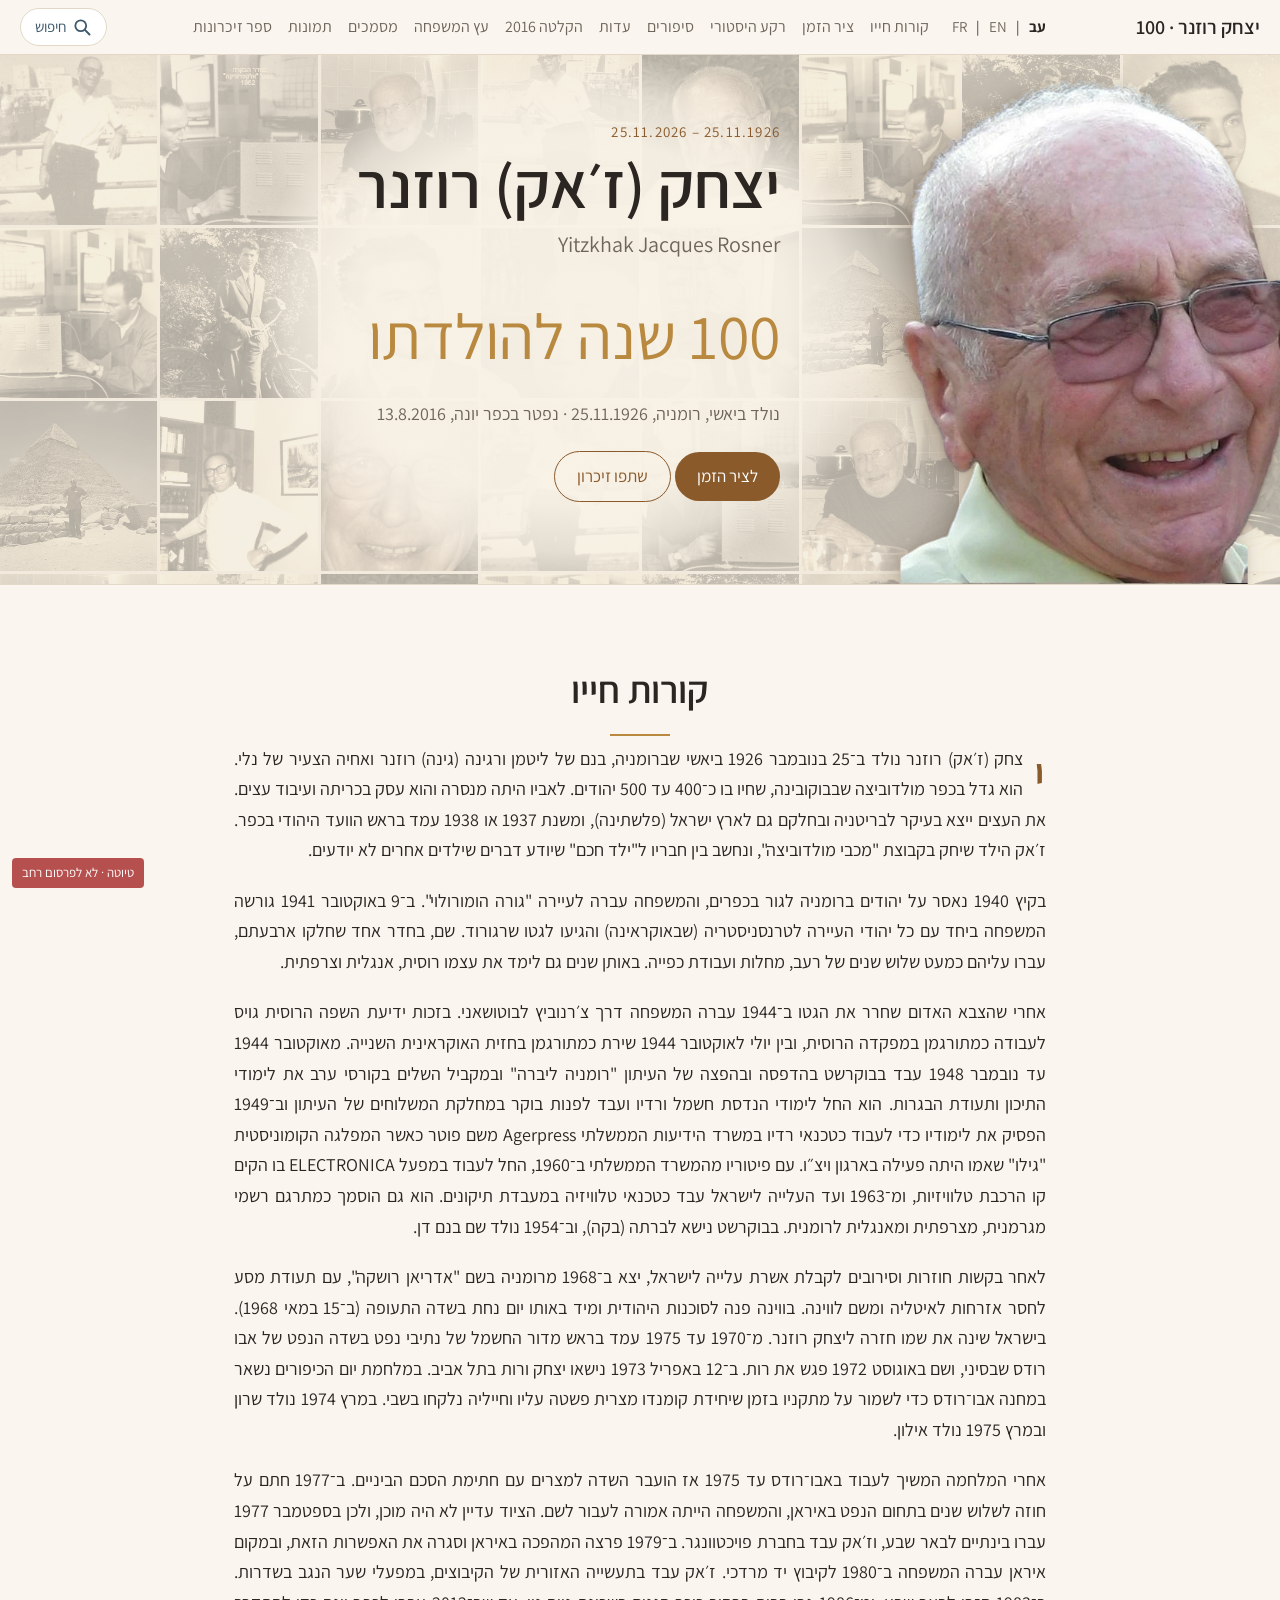
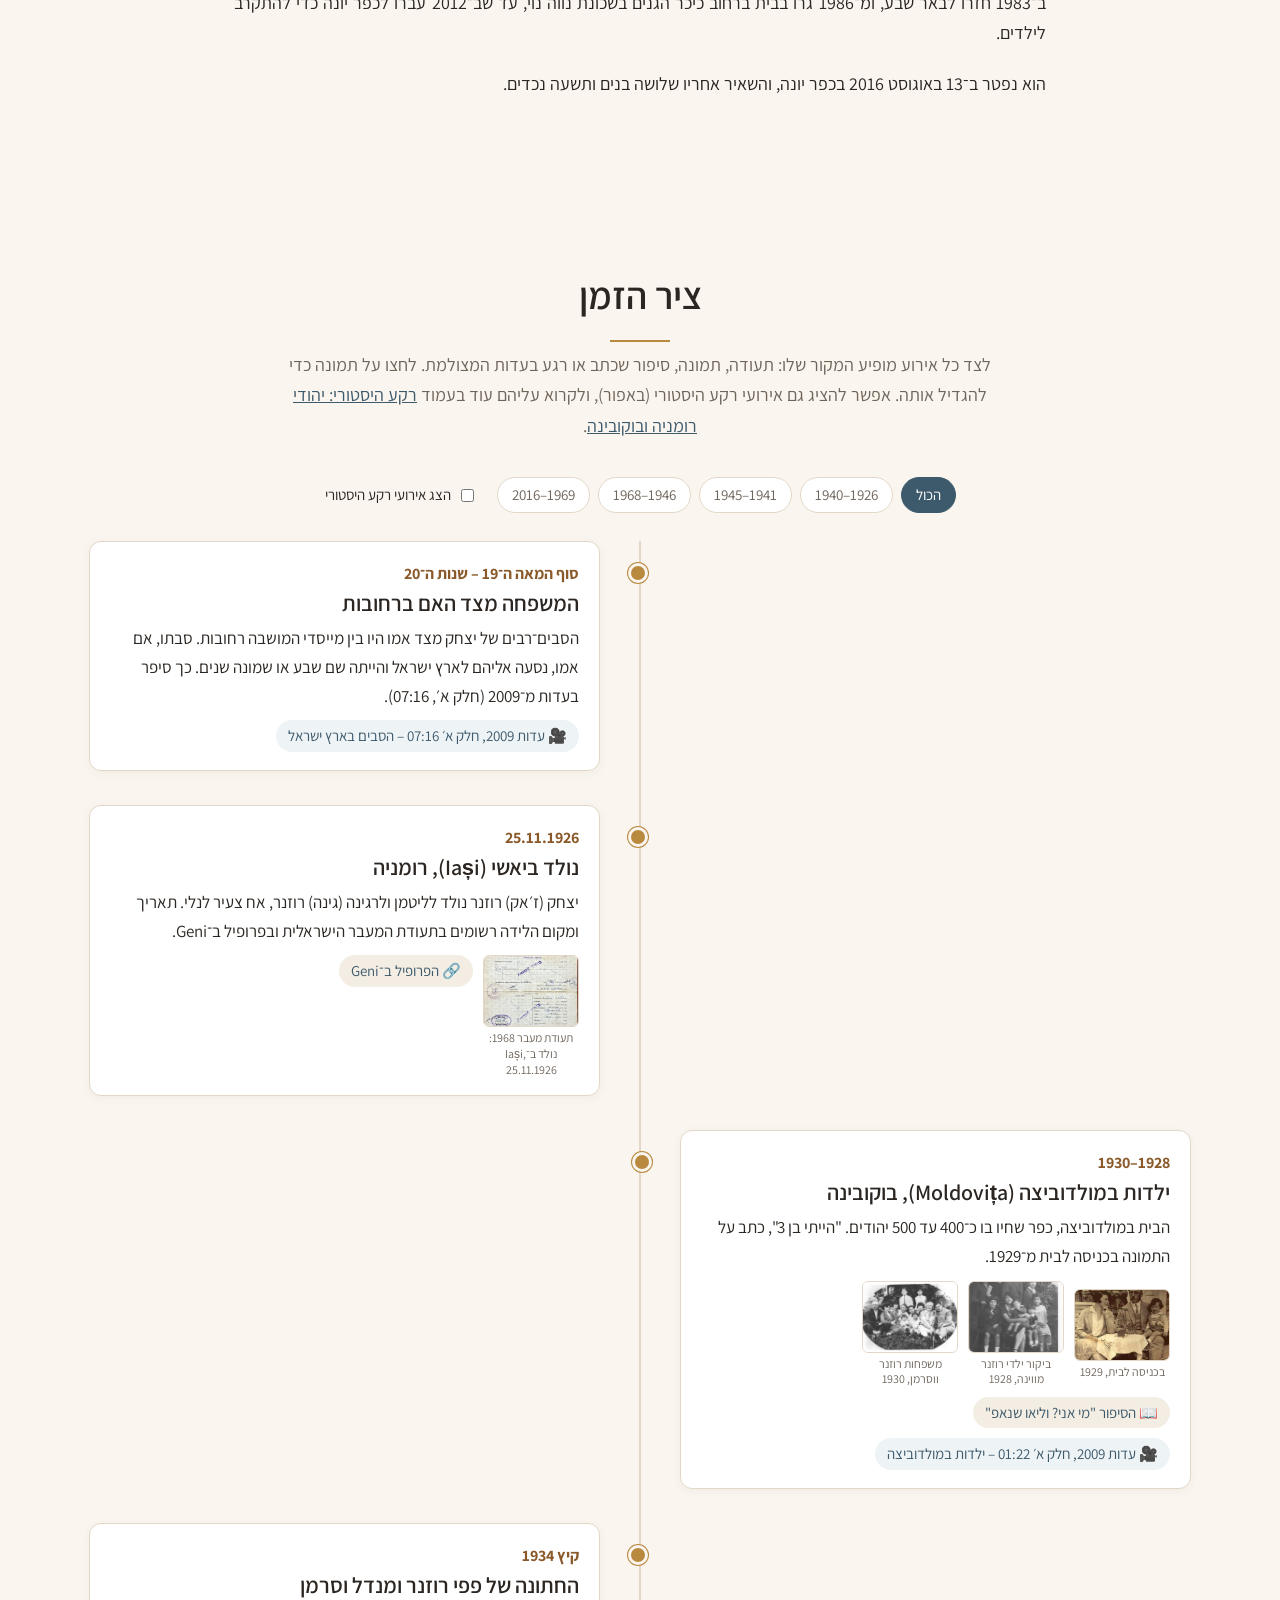
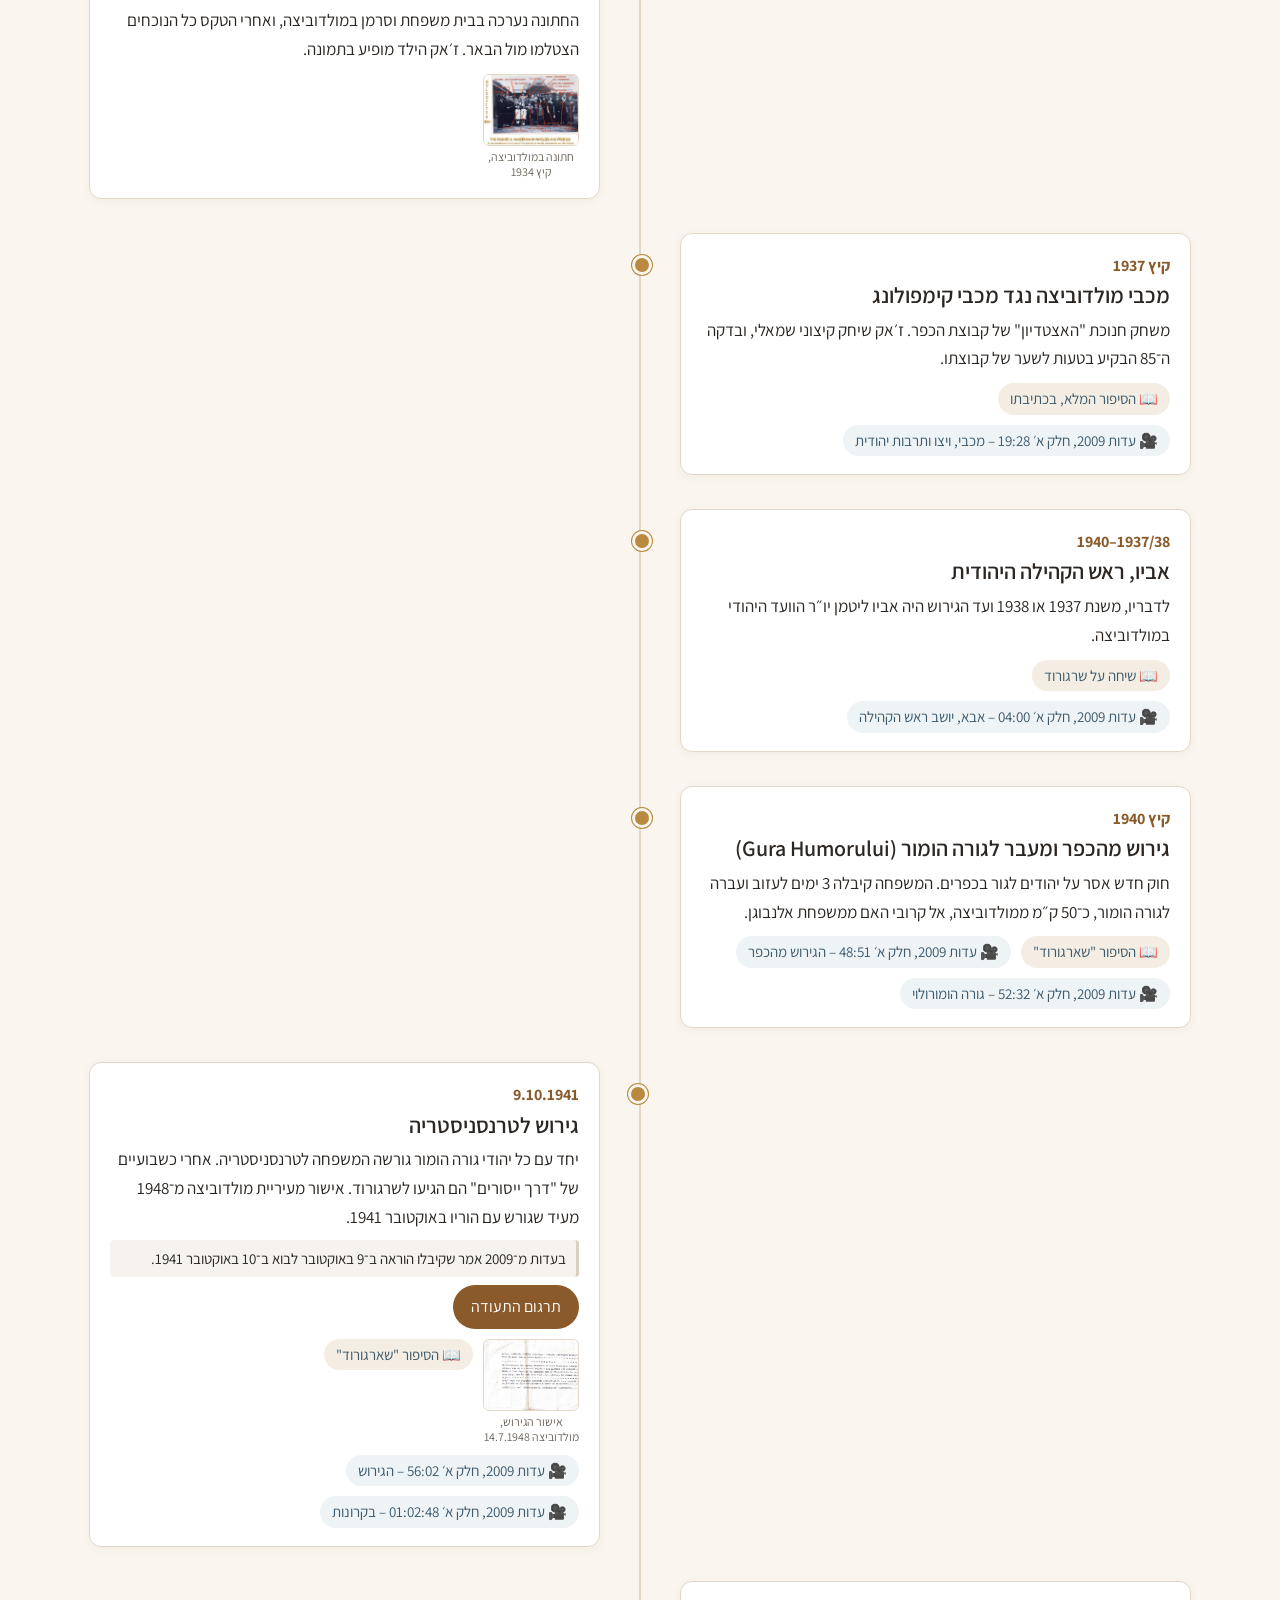
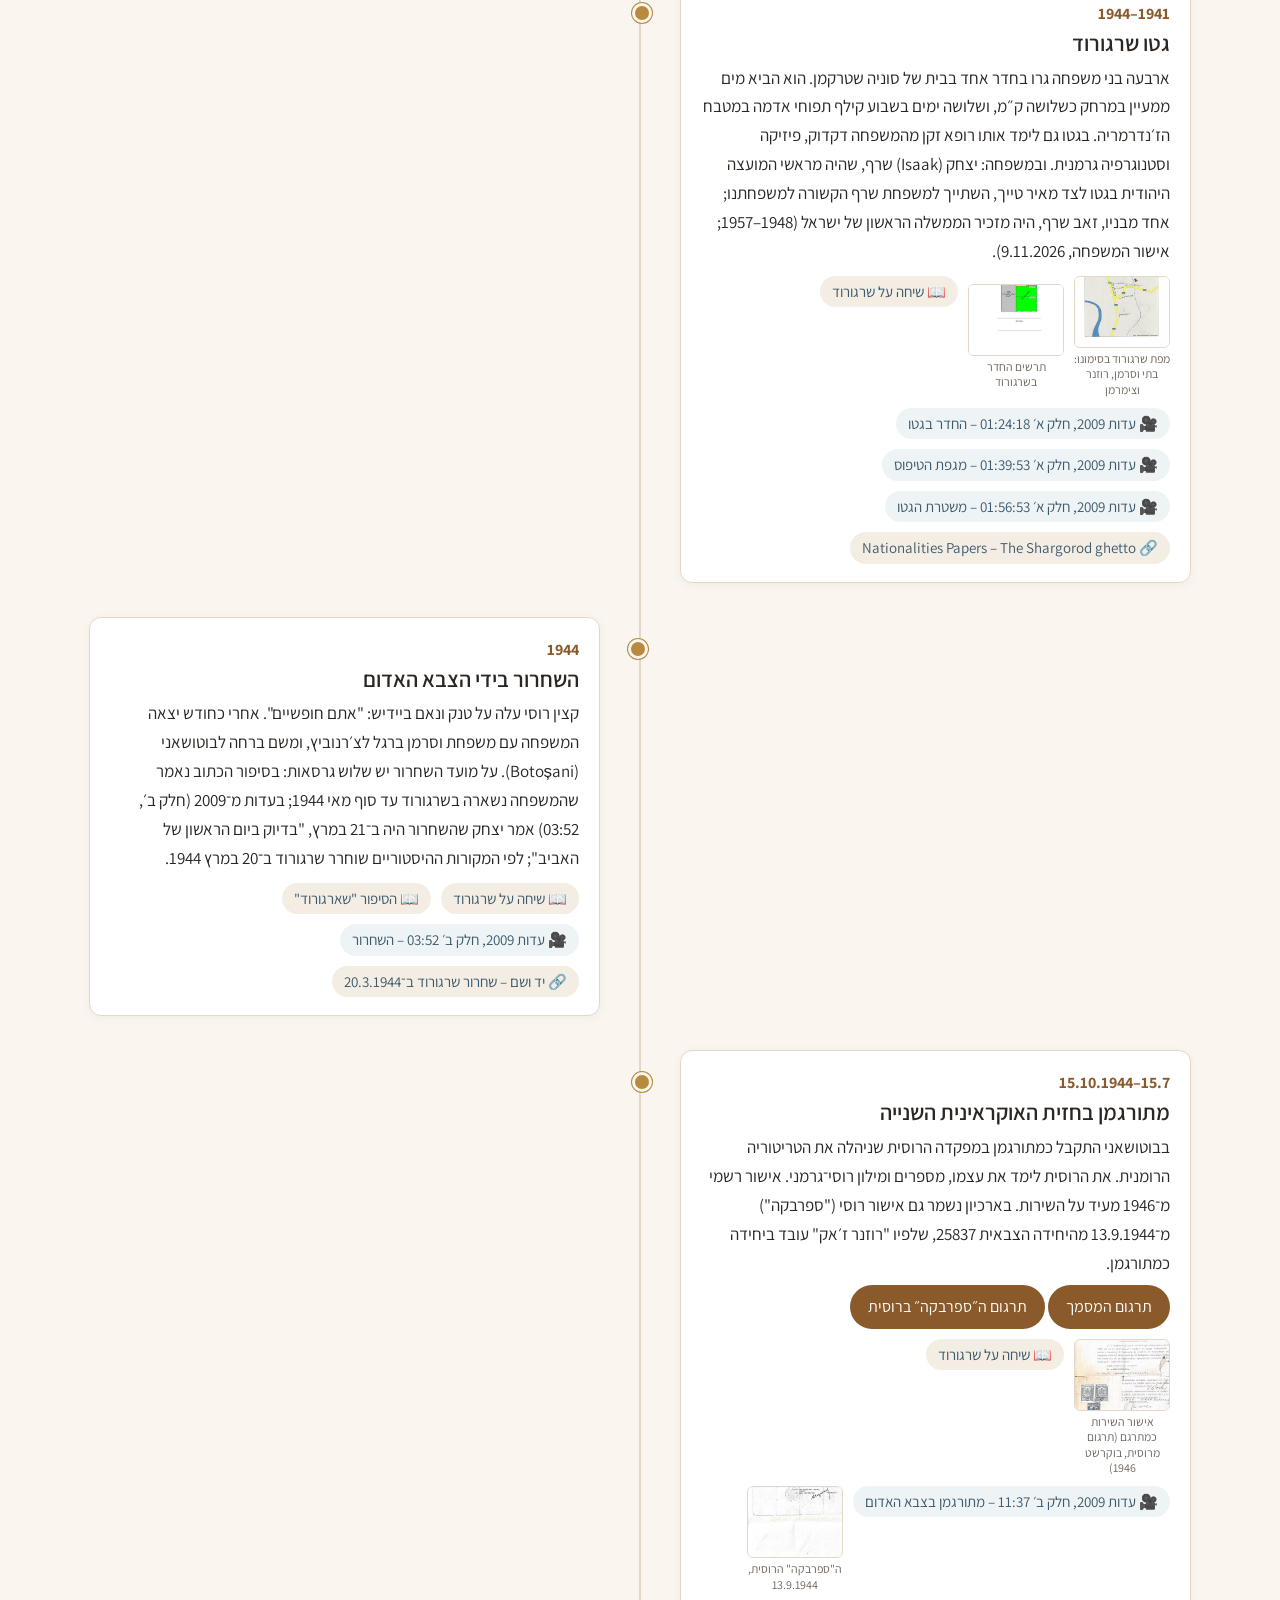
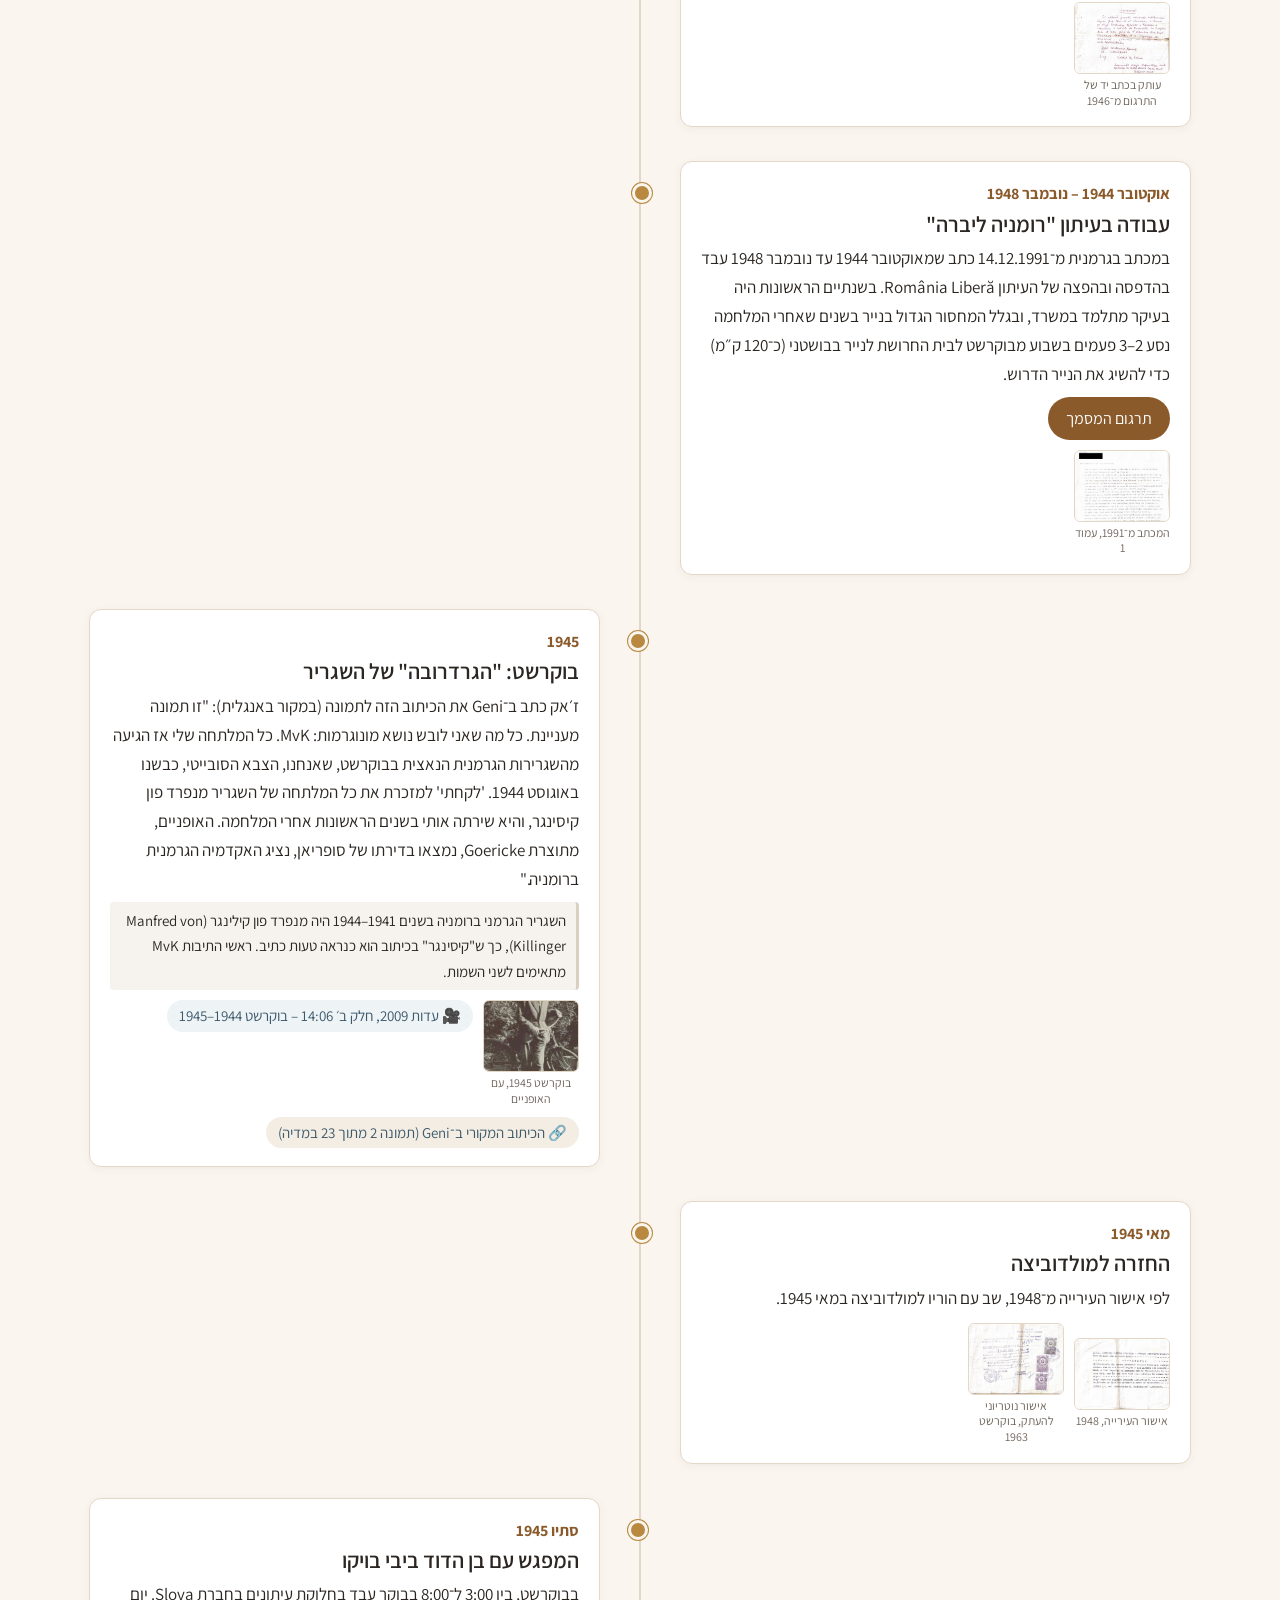
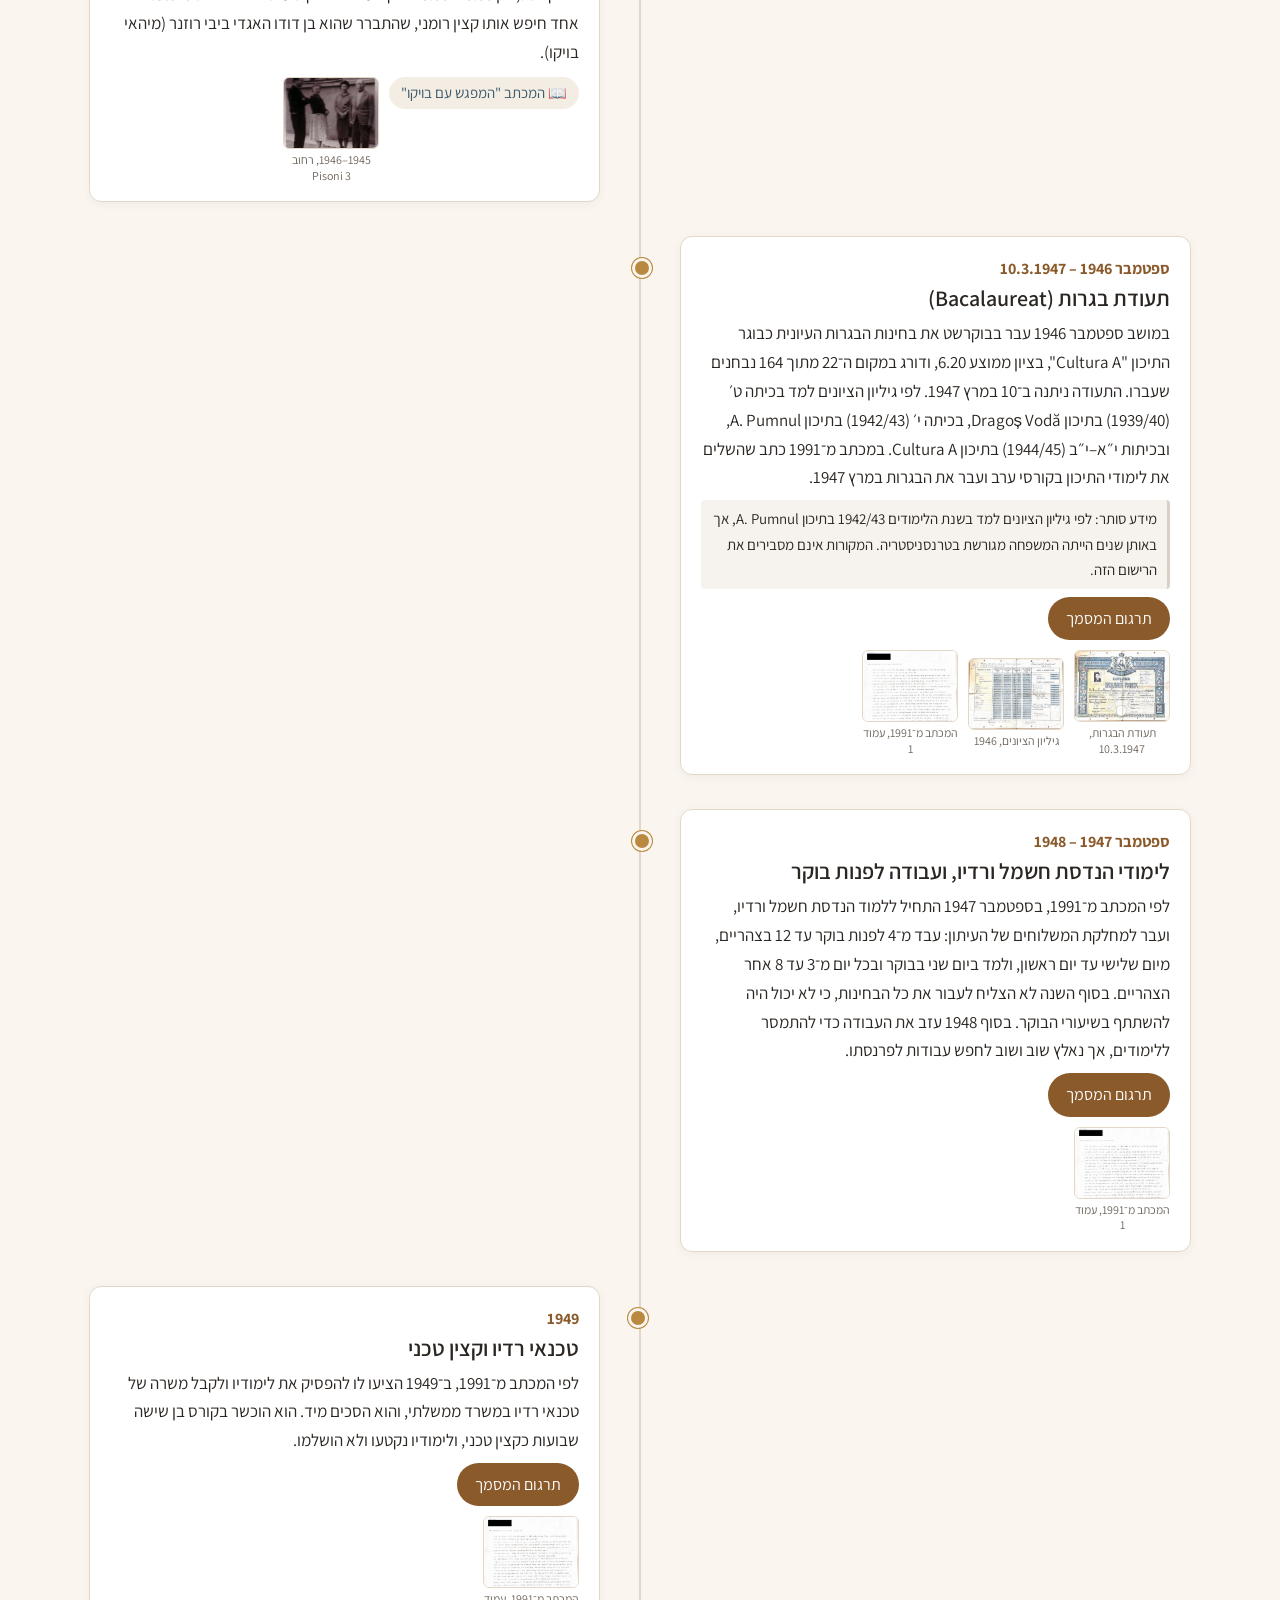
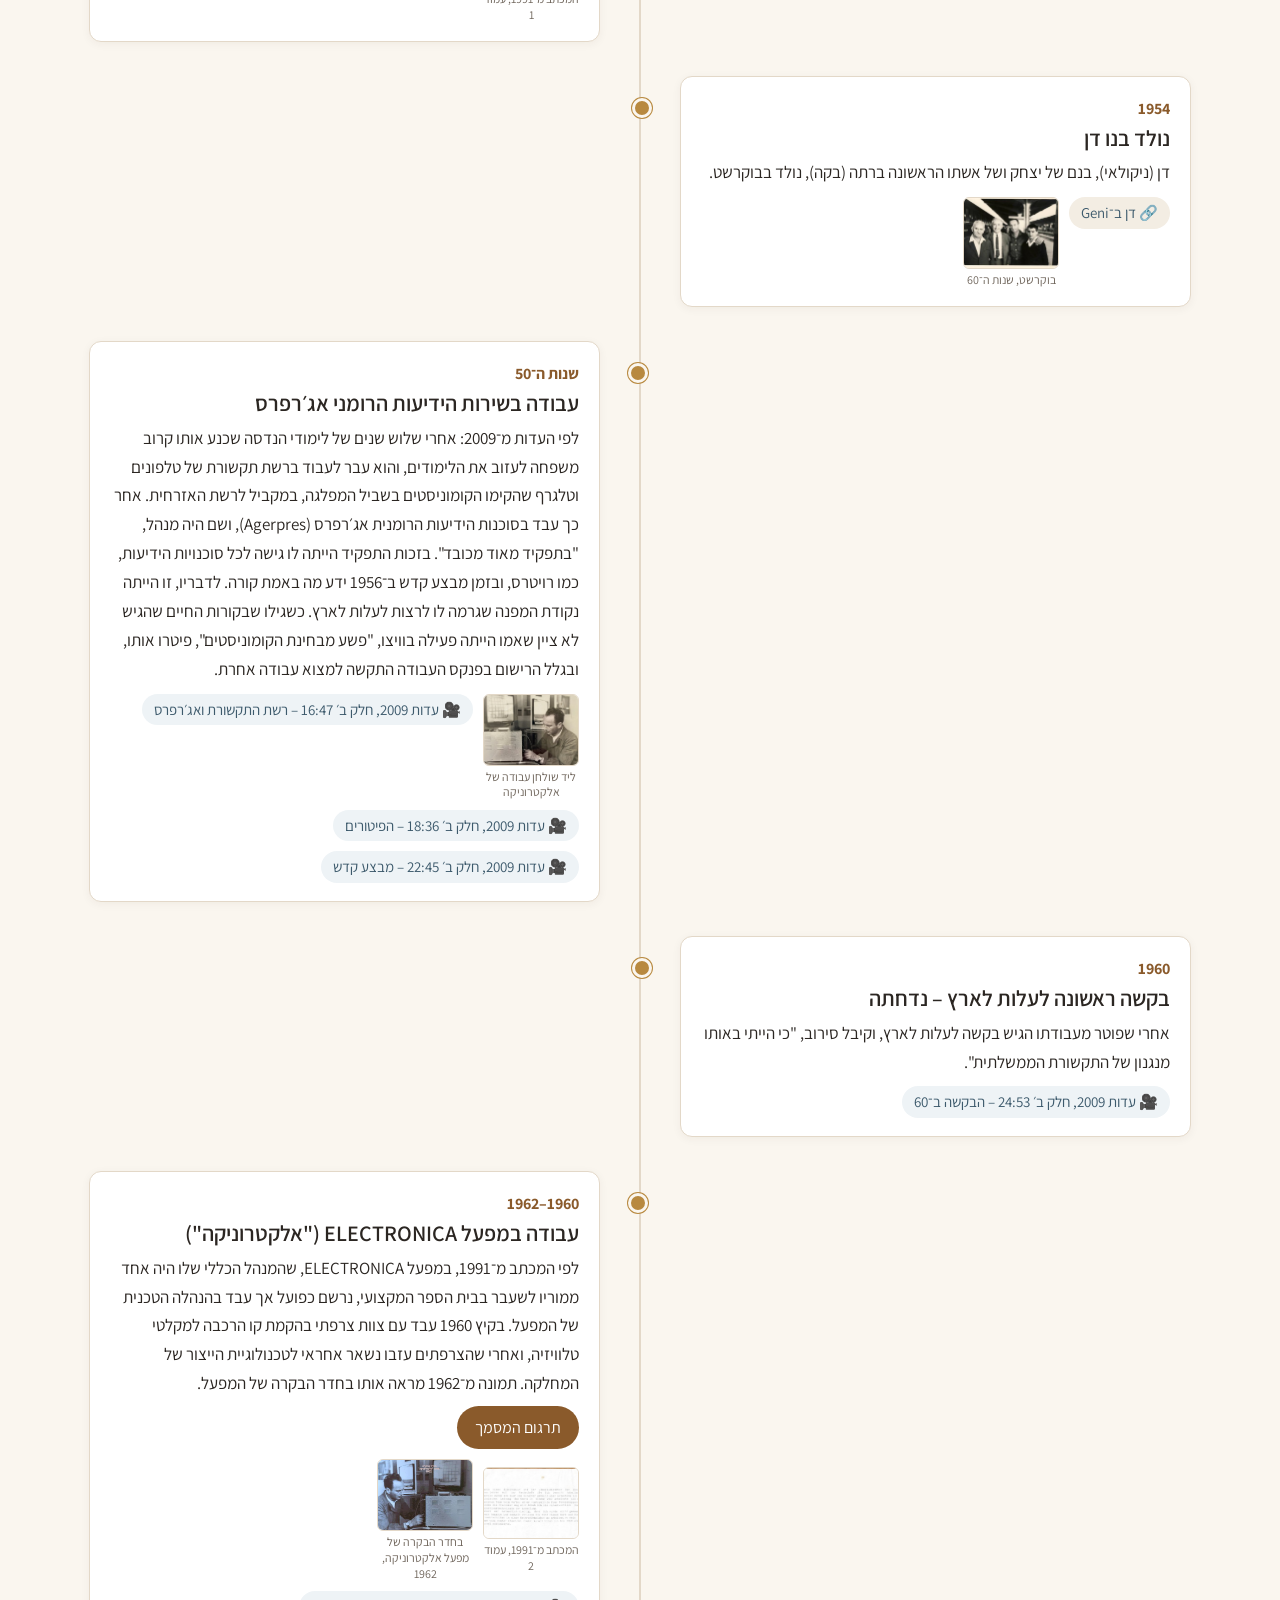
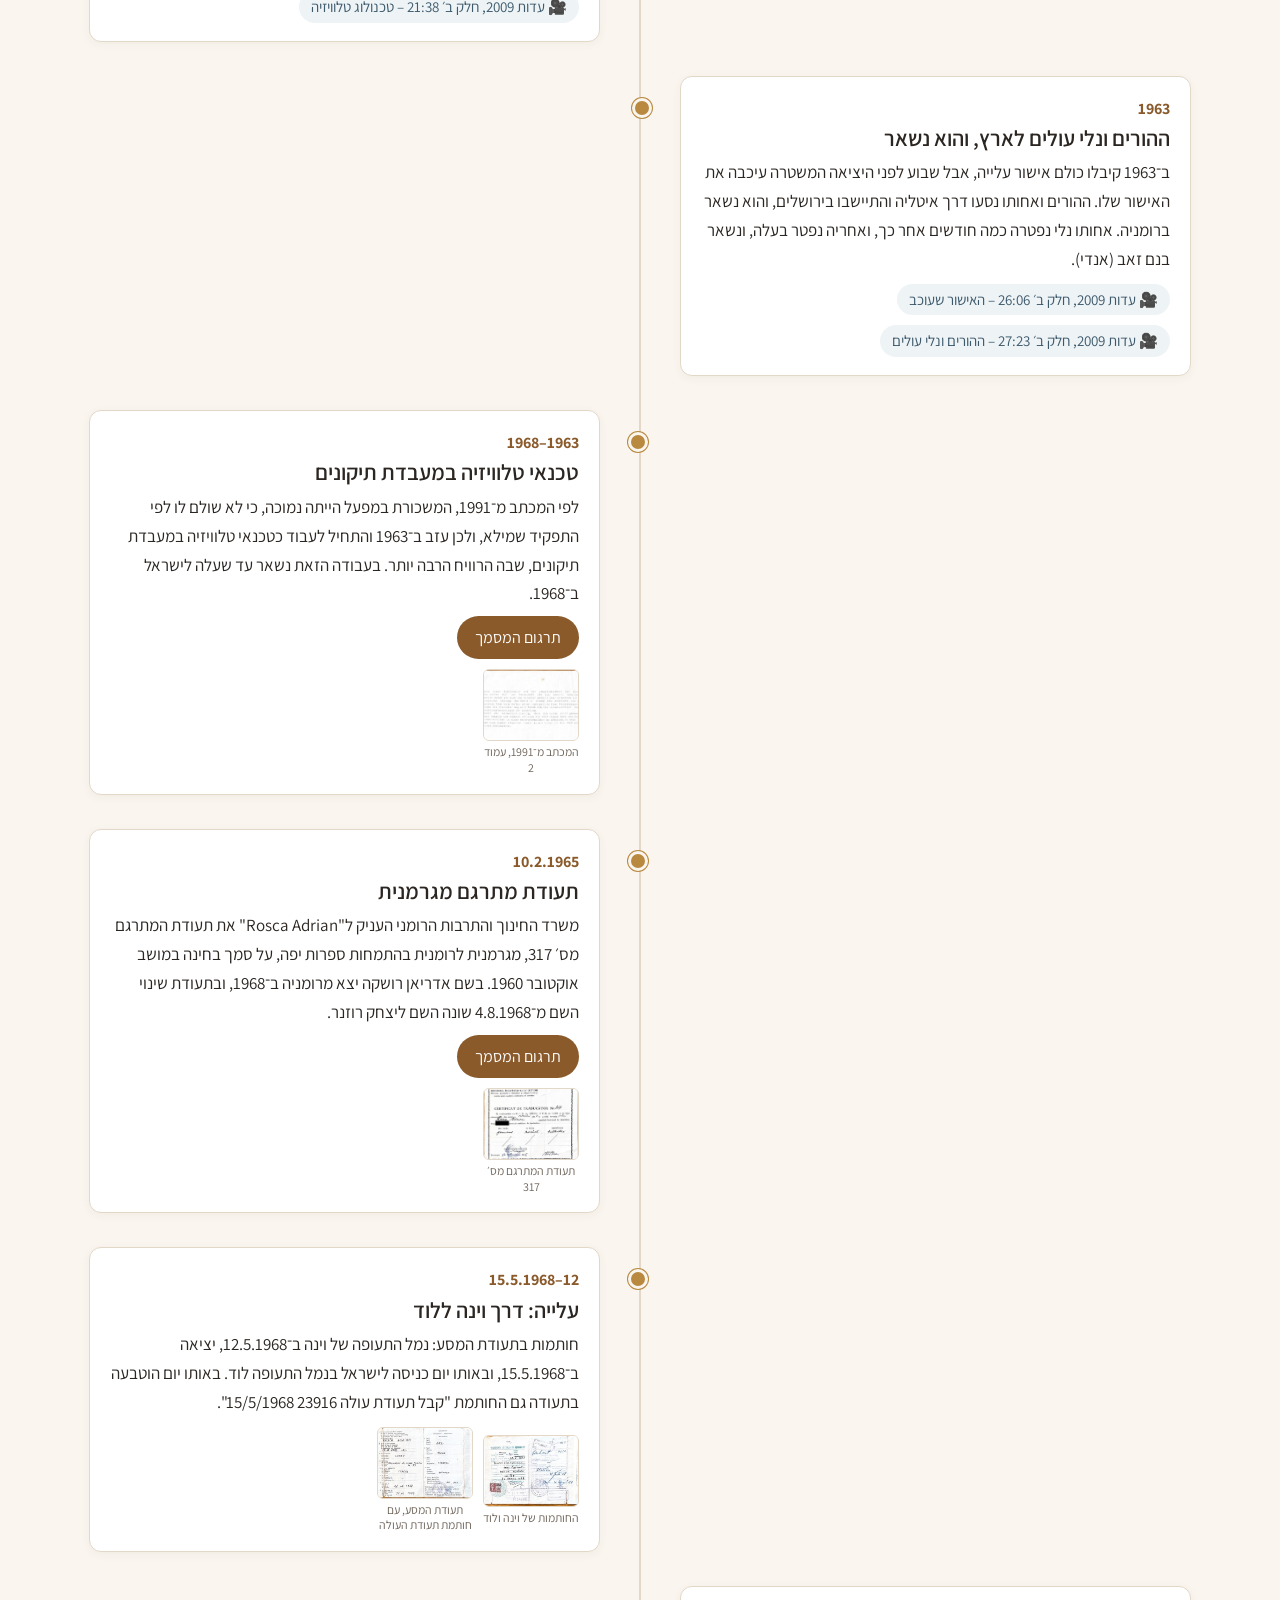
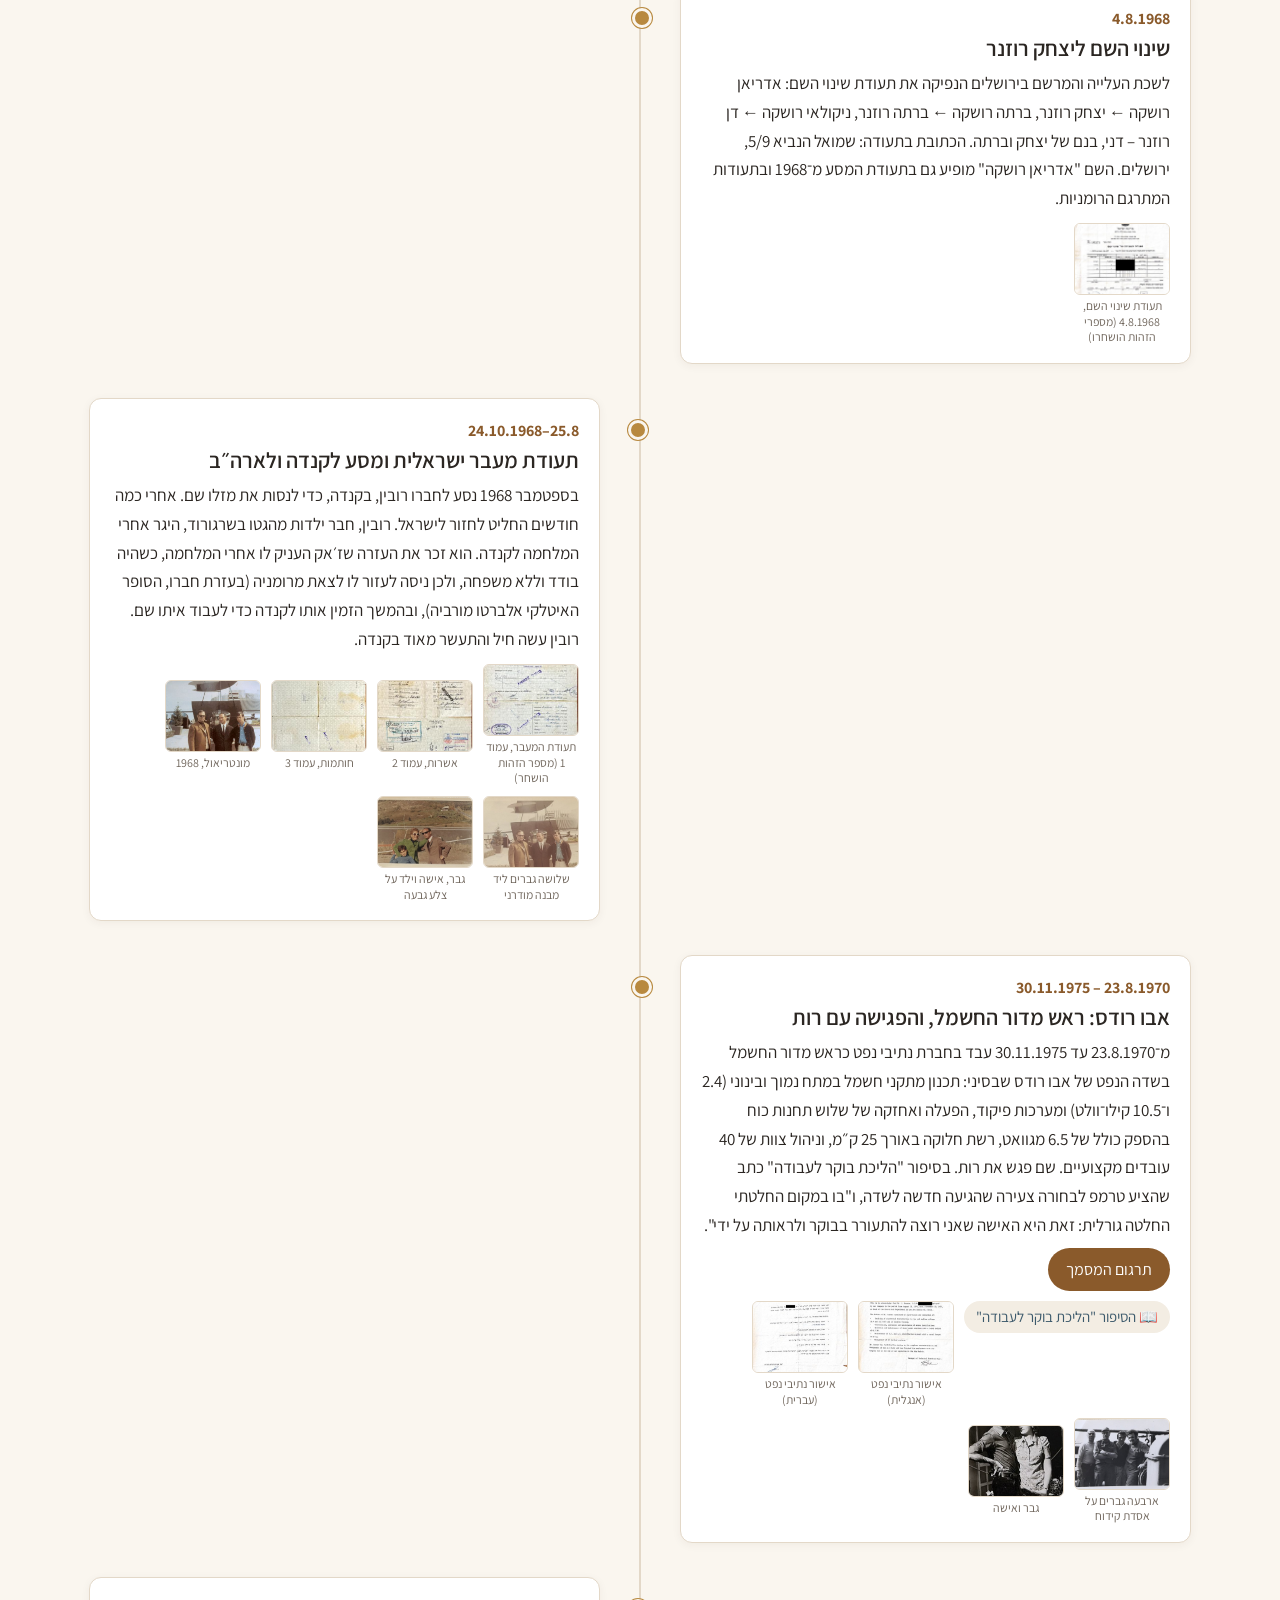
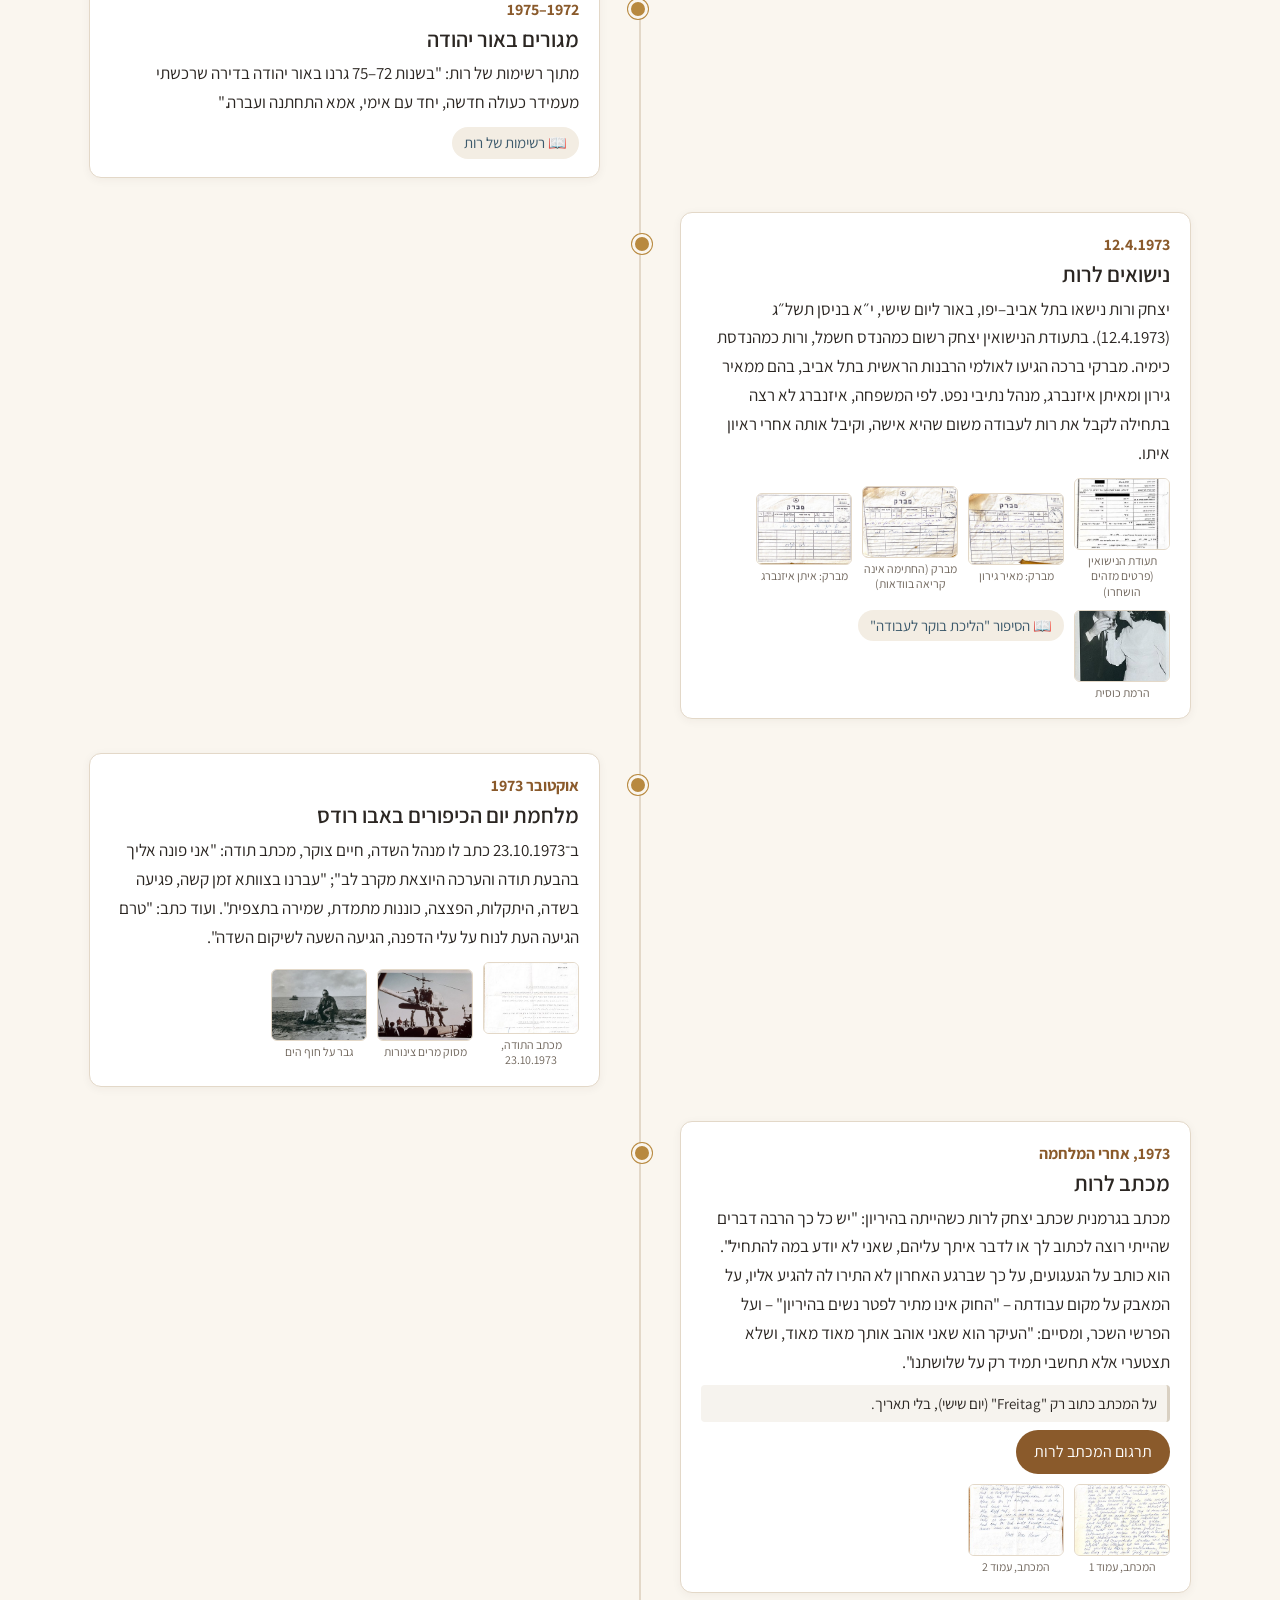
==== commit c4a139e0: "Bio: replace with Eylon's new Hebrew biography text (24.11), EN/FR translated to match" ====
--- a/index.html
+++ b/index.html
@@ -49,11 +49,11 @@
 <section id="bio" class="section narrow">
   <h2 class="sec-title" data-i18n="sec.bio">קורות חייו</h2>
   <div class="bio">
-    <p data-i18n="bio.1">יצחק (ז׳אק) רוזנר נולד ב־25 בנובמבר 1926 ביאשי שברומניה, בנם של ליטמן ורגינה (גינה) רוזנר ואחיה הצעיר של נלי. הוא גדל בכפר מולדוביצה שבבוקובינה, שחיו בו כ־400 עד 500 יהודים. אביו עסק בעצים וייצא אותם בעיקר לבריטניה ובחלקם גם לארץ ישראל, ומשנת 1937 או 1938 עמד בראש הוועד היהודי בכפר. ז׳אק הילד שיחק בקבוצת "מכבי מולדוביצה", ובזכות ליאו שנאפ, ידיד המשפחה, נחשב בין חבריו ל"חכם" שיודע דברים שילדים אחרים לא יודעים.</p>
-    <p data-i18n="bio.2">בקיץ 1940 נאסר על יהודים לגור בכפרים, והמשפחה עברה לגורה הומור. ב־9 באוקטובר 1941 גורשו עם כל יהודי העיירה לטרנסניסטריה, והגיעו לגטו שרגורוד. שם, בחדר אחד שחלקו ארבעתם, עברו עליהם כמעט שלוש שנים של רעב, מחלות ועבודת כפייה. בגטו הוא סחב מים ממעיין מרוחק, קילף תפוחי אדמה במטבח הז׳נדרמריה. באותן שנים גם לימד את עצמו רוסית, מספרים ומילון.</p>
-    <p data-i18n="bio.3">אחרי שהצבא האדום שחרר את הגטו ב־1944 עברה המשפחה דרך צ׳רנוביץ לבוטושאני. שם התקבל כמתורגמן במפקדה הרוסית, ובין יולי לאוקטובר 1944 שירת כמתרגם בחזית האוקראינית השנייה. לפי מכתב שכתב ב־1991, מאוקטובר 1944 עד נובמבר 1948 עבד בבוקרשט בהדפסה ובהפצה של העיתון "רומניה ליברה", ובמקביל השלים בקורסי ערב את לימודי התיכון; תעודת הבגרות ניתנה לו במרץ 1947. הוא למד הנדסת חשמל ורדיו ועבד לפנות בוקר במחלקת המשלוחים של העיתון, וב־1949 הפסיק את לימודיו כדי לעבוד כטכנאי רדיו במשרד ממשלתי. במפעל ELECTRONICA הקים בקיץ 1960 עם צוות צרפתי קו הרכבה לטלוויזיות, ומ־1963 ועד העלייה עבד כטכנאי טלוויזיה במעבדת תיקונים. הוא גם הוסמך כמתרגם מגרמנית, מצרפתית ומאנגלית לרומנית. בבוקרשט נישא לברתה (בקה), וב־1954 נולד שם בנם דן (ניקולאי).</p>
-    <p data-i18n="bio.4">ב־1968 יצא מרומניה בשם "אדריאן רושקה", עם תעודת מסע לחסר אזרחות. הוא עבר בווינה ונחת בלוד ב־15 במאי 1968. ב־4 באוגוסט 1968 שינה רשמית את שמו ליצחק רוזנר, ובאותה תעודה שונה גם שמו של בנו ניקולאי לדן. בסתיו 1968 נסע לקנדה ולארצות הברית. מ־1970 עד 1975 עמד בראש מדור החשמל של נתיבי נפט בשדה הנפט של אבו רודס שבסיני, ושם פגש את רות – לפי האלבום המשפחתי, באוגוסט 1972. ב־12 באפריל 1973 נישאו יצחק ורות בתל אביב. במלחמת יום הכיפורים שמר על מתקני השדה, ומנהל השדה הודה לו על "זמן קשה" שעברו יחד. במרץ 1974 נולד שרון ובמרץ 1975 נולד אילון. כפי שכתב: "כל מה שהתרחש לאחר מכן זה היסטוריה שכולם מכירים".</p>
-    <p data-i18n="bio.6">לפי רשימות של רות, אחרי שהעבודה באבו רודס הסתיימה ב־1975 עברה על המשפחה תקופה לא קלה: את כל כספי הפיצויים השקיעו בדירה בתל אביב, הם היו ללא עבודה עם שני פעוטות ונדדו בין מקומות שונים. ב־1977 חתם ז׳אק על חוזה לשלוש שנים בתחום הנפט באיראן, והמשפחה הייתה אמורה לעבור לשם. הציוד עדיין לא היה מוכן, ולכן בספטמבר 1977 עברו בינתיים לבאר שבע, וז׳אק עבד בחברת פויכטוונגר. ב־1979 פרצה המהפכה באיראן וסגרה את האפשרות הזאת, ובמקום איראן עברה המשפחה ב־1980 לקיבוץ יד מרדכי; ז׳אק עבד בתעשייה האזורית של הקיבוצים, במפעלי שער הנגב בשדרות. ב־1983 חזרו לבאר שבע, ומ־1986 גרו בבית ברחוב כיכר הגנים בשכונת נווה נוי, עד שב־2012 עברו לכפר יונה כדי להתקרב לילדים.</p>
+    <p data-i18n="bio.1">יצחק (ז׳אק) רוזנר נולד ב־25 בנובמבר 1926 ביאשי שברומניה, בנם של ליטמן ורגינה (גינה) רוזנר ואחיה הצעיר של נלי. הוא גדל בכפר מולדוביצה שבבוקובינה, שחיו בו כ־400 עד 500 יהודים. לאביו היתה מנסרה והוא עסק בכריתה ועיבוד עצים. את העצים ייצא בעיקר לבריטניה ובחלקם גם לארץ ישראל (פלשתינה), ומשנת 1937 או 1938 עמד בראש הוועד היהודי בכפר. ז׳אק הילד שיחק בקבוצת "מכבי מולדוביצה", ונחשב בין חבריו ל"ילד חכם" שיודע דברים שילדים אחרים לא יודעים.</p>
+    <p data-i18n="bio.2">בקיץ 1940 נאסר על יהודים ברומניה לגור בכפרים, והמשפחה עברה לעיירה "גורה הומורולוי". ב־9 באוקטובר 1941 גורשה המשפחה ביחד עם כל יהודי העיירה לטרנסניסטריה (שבאוקראינה) והגיעו לגטו שרגורוד. שם, בחדר אחד שחלקו ארבעתם, עברו עליהם כמעט שלוש שנים של רעב, מחלות ועבודת כפייה. באותן שנים גם לימד את עצמו רוסית, אנגלית וצרפתית.</p>
+    <p data-i18n="bio.3">אחרי שהצבא האדום שחרר את הגטו ב־1944 עברה המשפחה דרך צ׳רנוביץ לבוטושאני. בזכות ידיעת השפה הרוסית גויס לעבודה כמתורגמן במפקדה הרוסית, ובין יולי לאוקטובר 1944 שירת כמתורגמן בחזית האוקראינית השנייה. מאוקטובר 1944 עד נובמבר 1948 עבד בבוקרשט בהדפסה ובהפצה של העיתון "רומניה ליברה" ובמקביל השלים בקורסי ערב את לימודי התיכון ותעודת הבגרות. הוא החל לימודי הנדסת חשמל ורדיו ועבד לפנות בוקר במחלקת המשלוחים של העיתון וב־1949 הפסיק את לימודיו כדי לעבוד כטכנאי רדיו במשרד הידיעות הממשלתי Agerpress משם פוטר כאשר המפלגה הקומוניסטית "גילו" שאמו היתה פעילה בארגון ויצ״ו. עם פיטוריו מהמשרד הממשלתי ב־1960, החל לעבוד במפעל ELECTRONICA בו הקים קו הרכבת טלוויזיות, ומ־1963 ועד העלייה לישראל עבד כטכנאי טלוויזיה במעבדת תיקונים. הוא גם הוסמך כמתרגם רשמי מגרמנית, מצרפתית ומאנגלית לרומנית. בבוקרשט נישא לברתה (בקה), וב־1954 נולד שם בנם דן.</p>
+    <p data-i18n="bio.4">לאחר בקשות חוזרות וסירובים לקבלת אשרת עלייה לישראל, יצא ב־1968 מרומניה בשם "אדריאן רושקה", עם תעודת מסע לחסר אזרחות לאיטליה ומשם לווינה. בווינה פנה לסוכנות היהודית ומיד באותו יום נחת בשדה התעופה (ב־15 במאי 1968). בישראל שינה את שמו חזרה ליצחק רוזנר. מ־1970 עד 1975 עמד בראש מדור החשמל של נתיבי נפט בשדה הנפט של אבו רודס שבסיני, ושם באוגוסט 1972 פגש את רות. ב־12 באפריל 1973 נישאו יצחק ורות בתל אביב. במלחמת יום הכיפורים נשאר במחנה אבו־רודס כדי לשמור על מתקניו בזמן שיחידת קומנדו מצרית פשטה עליו וחייליה נלקחו בשבי. במרץ 1974 נולד שרון ובמרץ 1975 נולד אילון.</p>
+    <p data-i18n="bio.6">אחרי המלחמה המשיך לעבוד באבו־רודס עד 1975 אז הועבר השדה למצרים עם חתימת הסכם הביניים. ב־1977 חתם על חוזה לשלוש שנים בתחום הנפט באיראן, והמשפחה הייתה אמורה לעבור לשם. הציוד עדיין לא היה מוכן, ולכן בספטמבר 1977 עברו בינתיים לבאר שבע, וז׳אק עבד בחברת פויכטוונגר. ב־1979 פרצה המהפכה באיראן וסגרה את האפשרות הזאת, ובמקום איראן עברה המשפחה ב־1980 לקיבוץ יד מרדכי. ז׳אק עבד בתעשייה האזורית של הקיבוצים, במפעלי שער הנגב בשדרות. ב־1983 חזרו לבאר שבע, ומ־1986 גרו בבית ברחוב כיכר הגנים בשכונת נווה נוי, עד שב־2012 עברו לכפר יונה כדי להתקרב לילדים.</p>
     <p data-i18n="bio.5">הוא נפטר ב־13 באוגוסט 2016 בכפר יונה, והשאיר אחריו שלושה בנים ותשעה נכדים.</p>
   </div>
 </section>
--- a/css/style.css
+++ b/css/style.css
@@ -376,3 +376,13 @@
   .hero-photo img{width:260px;height:355px;
     -webkit-mask-image:linear-gradient(to bottom,#000 91%,transparent 100%);mask-image:linear-gradient(to bottom,#000 91%,transparent 100%)}
 }
+
+/* ---------- hero: mosaic equally visible on both sides; soft glow only behind the text block ---------- */
+.hero-veil,html[dir=ltr] .hero-veil{background:rgba(246,239,226,.42)}
+.hero-text{position:relative;z-index:3}
+.hero-text::before{content:"";position:absolute;inset:-70px -110px;z-index:-1;pointer-events:none;
+  background:radial-gradient(ellipse closest-side at 50% 50%,rgba(248,242,231,.94) 0%,rgba(248,242,231,.90) 68%,rgba(248,242,231,.6) 86%,rgba(248,242,231,0) 100%)}
+@media (max-width:820px){
+  .hero-veil,html[dir=ltr] .hero-veil{background:rgba(246,239,226,.42)}
+  .hero-text::before{inset:-50px -40px}
+}
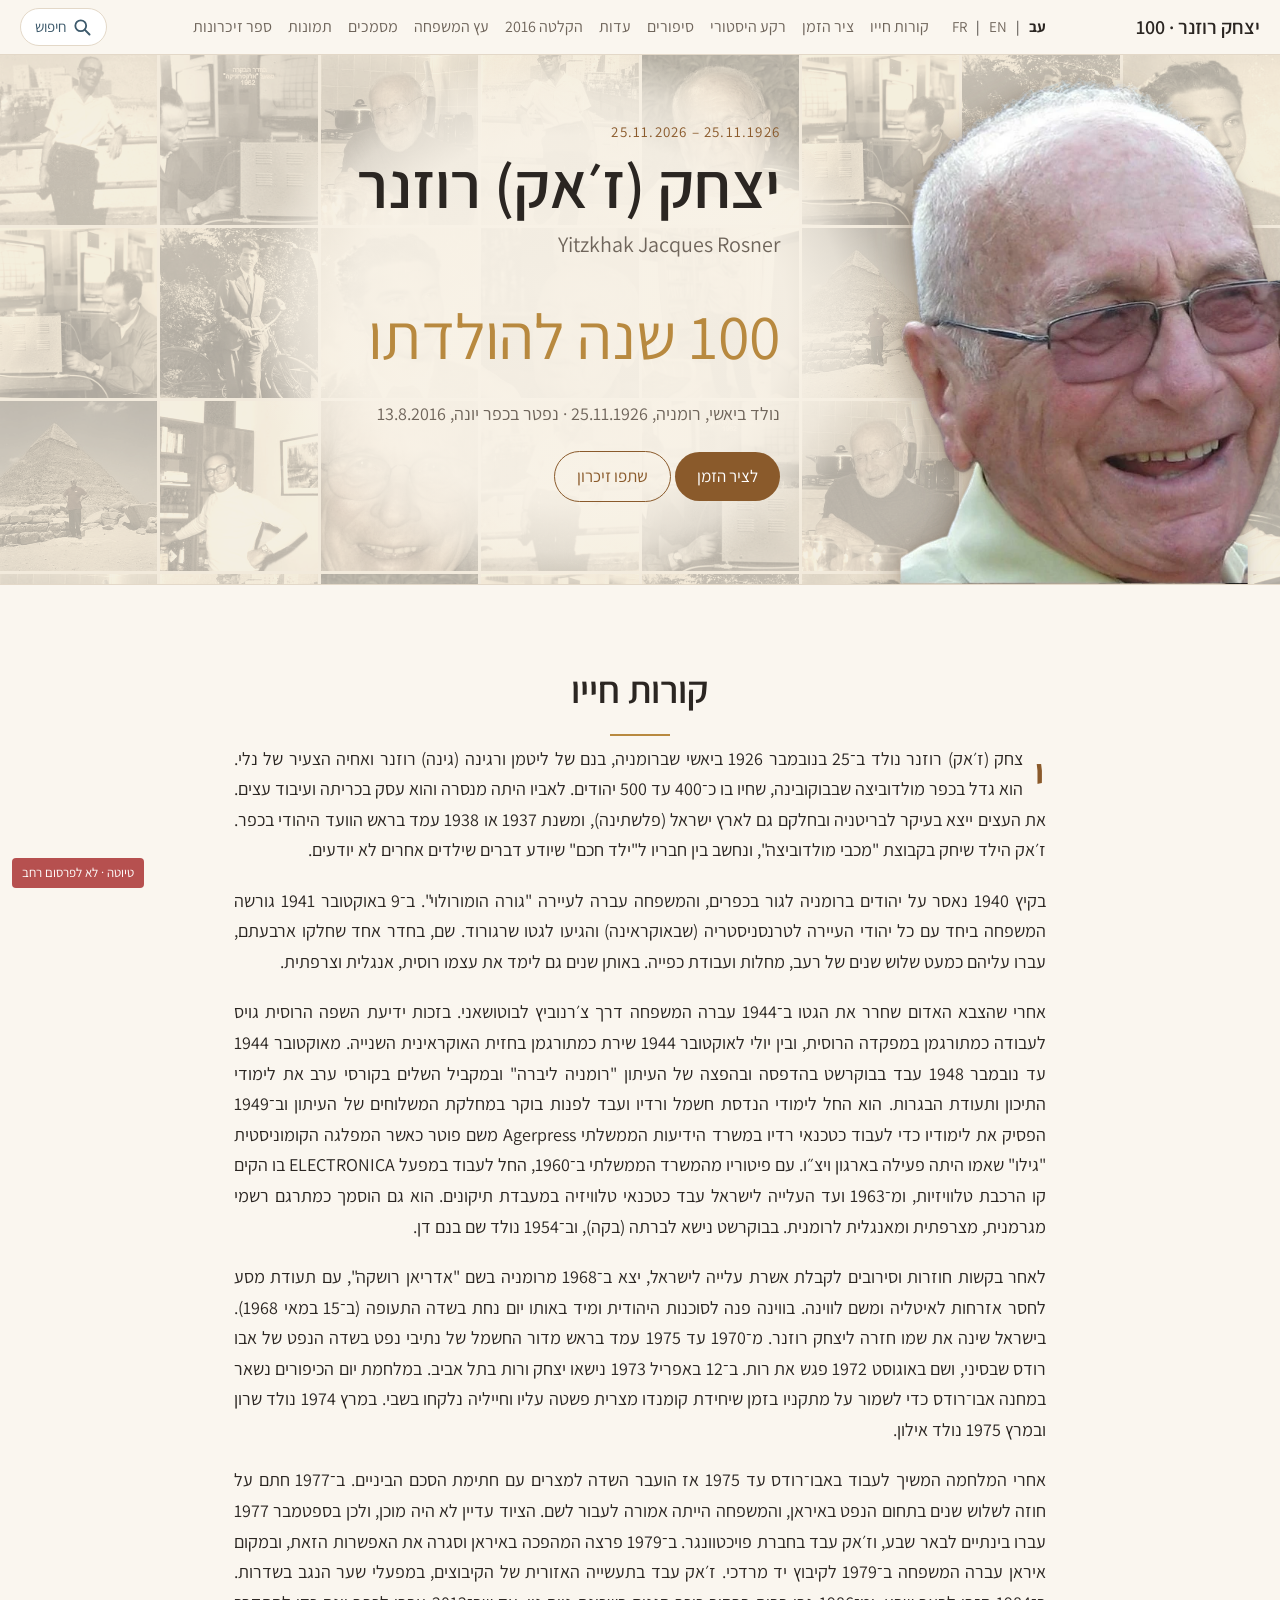
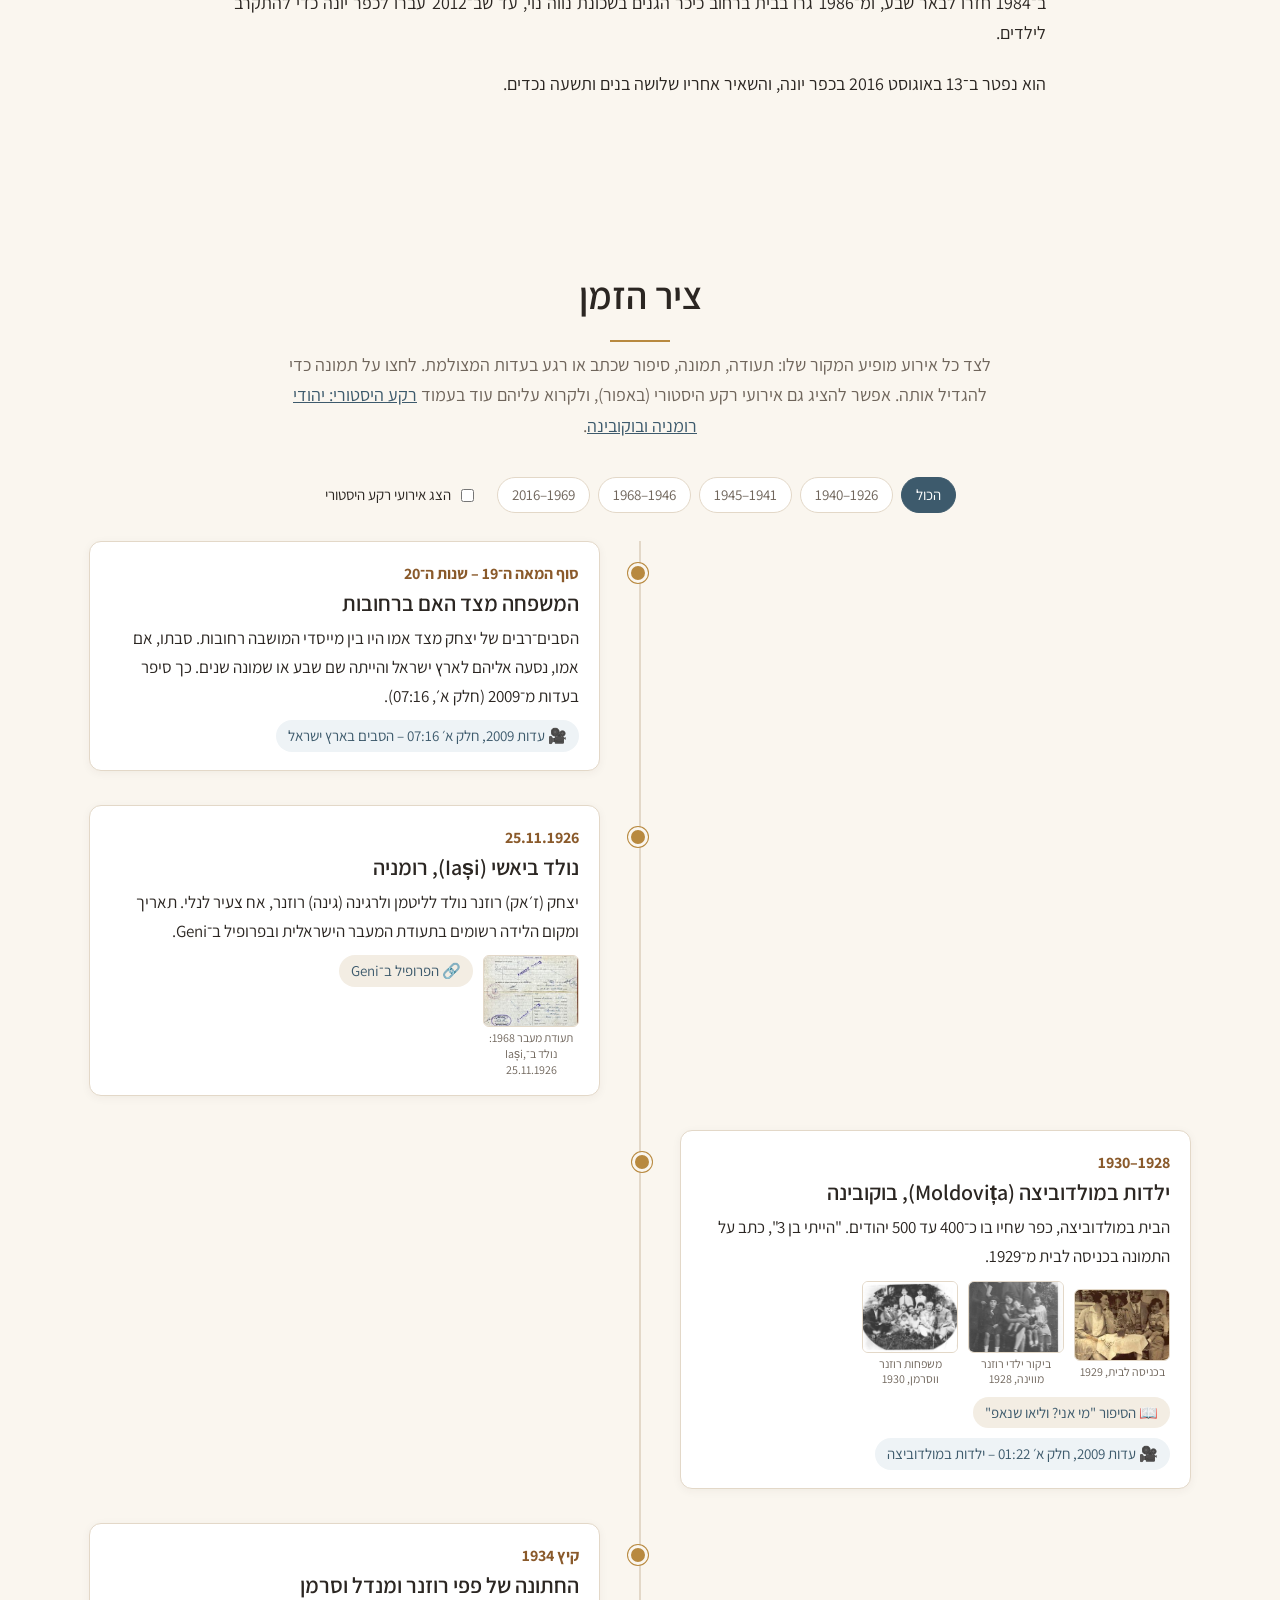
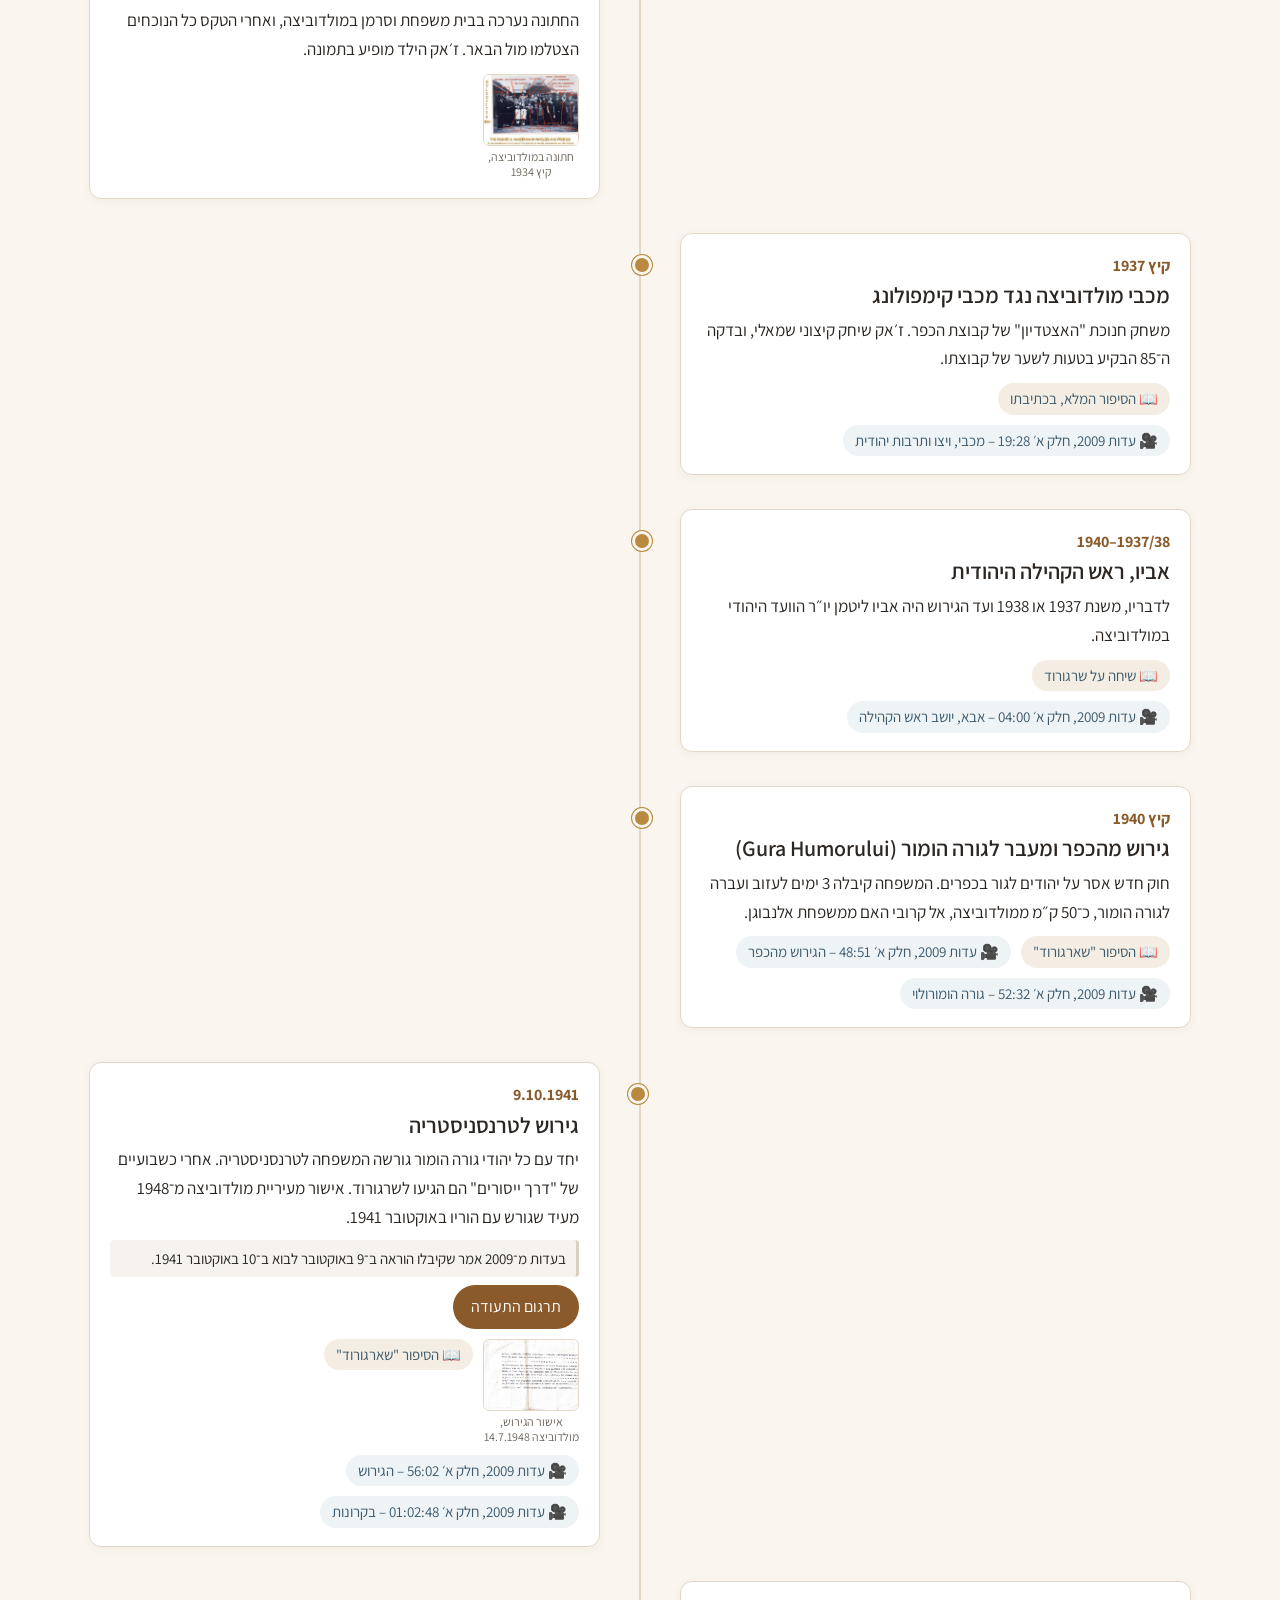
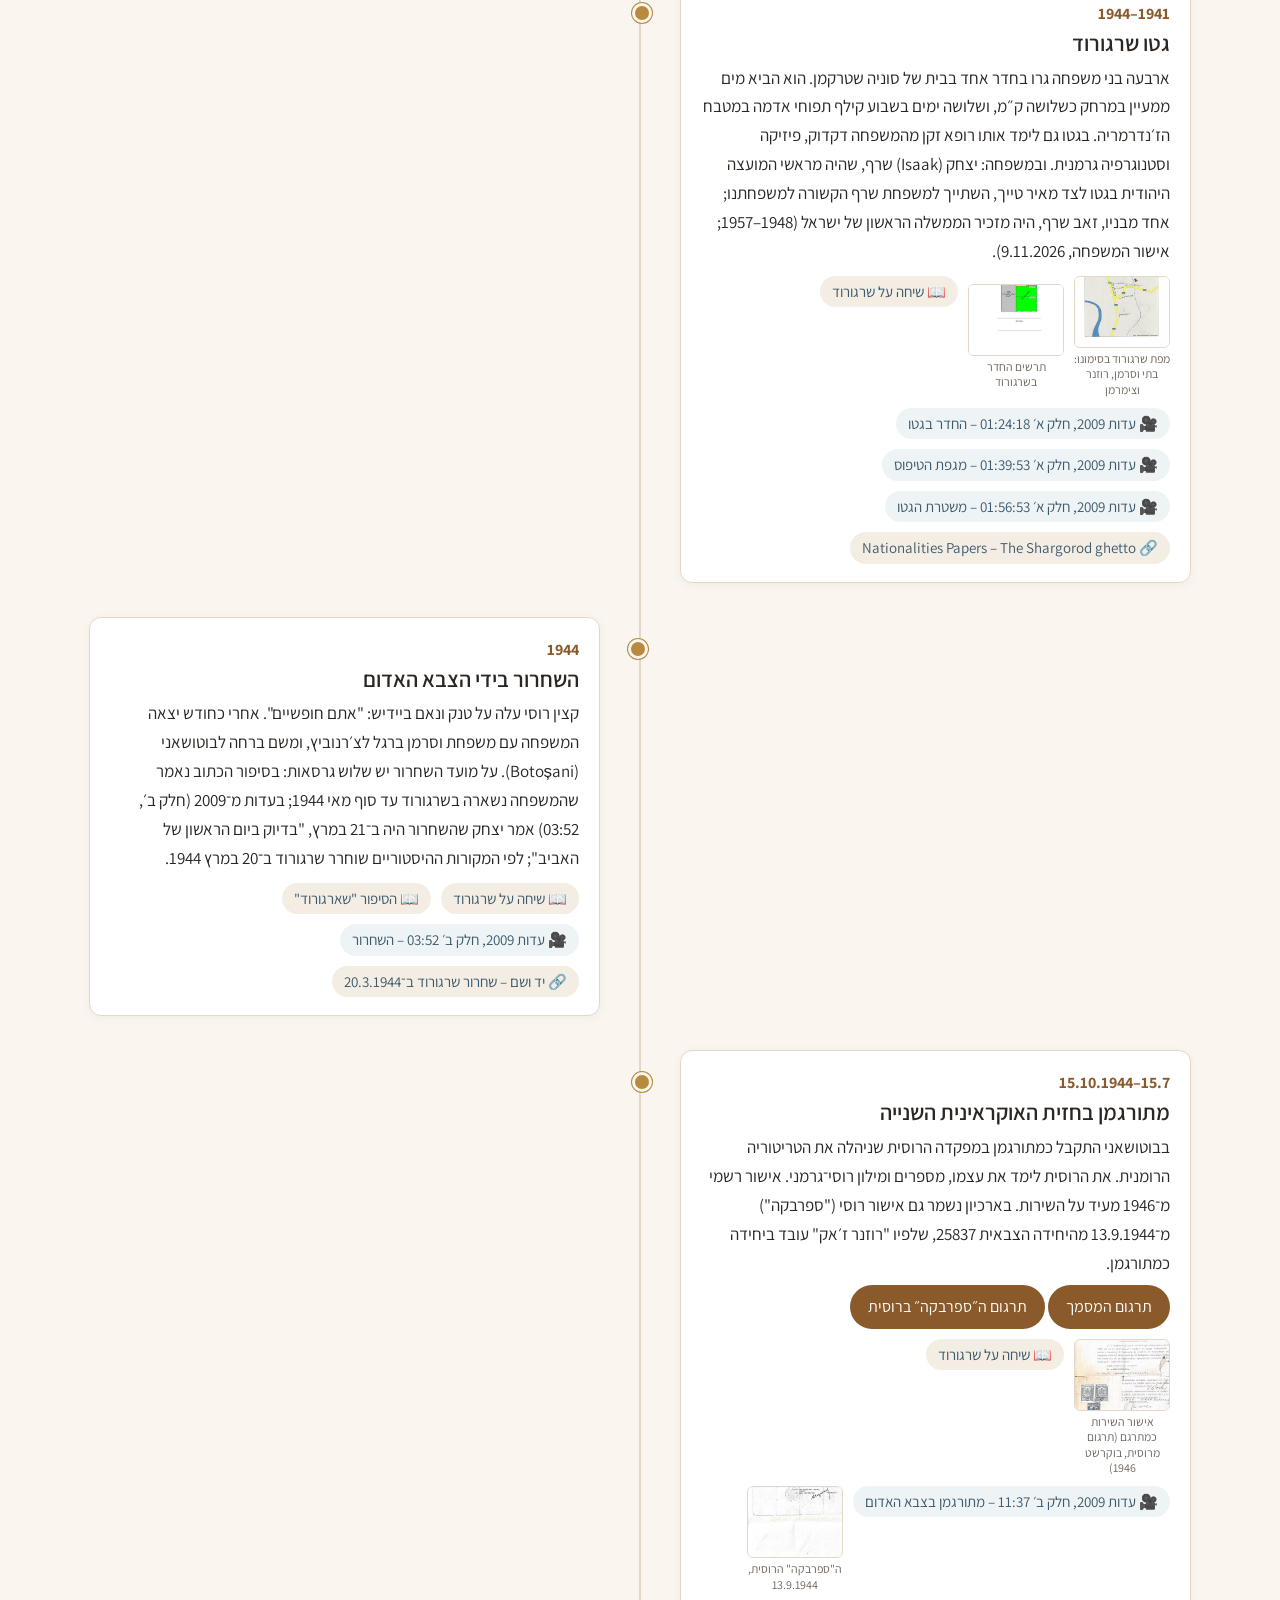
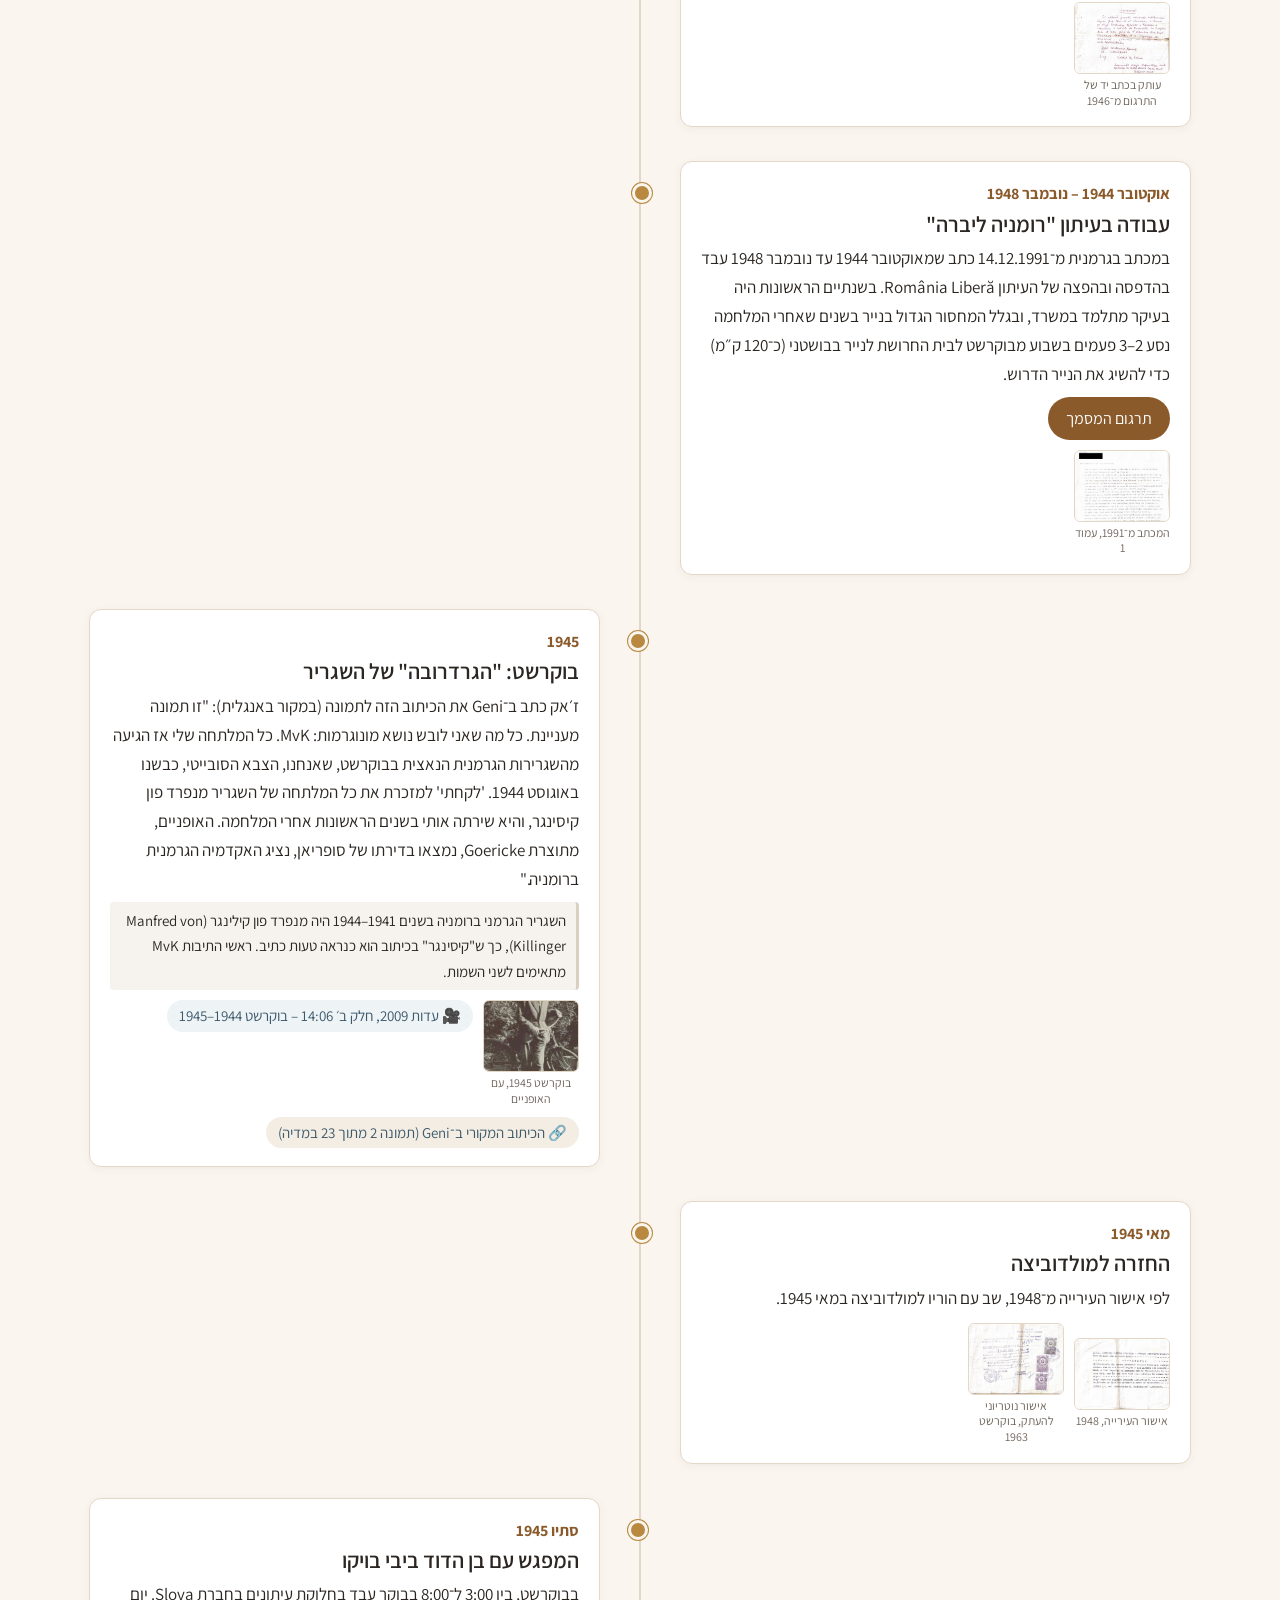
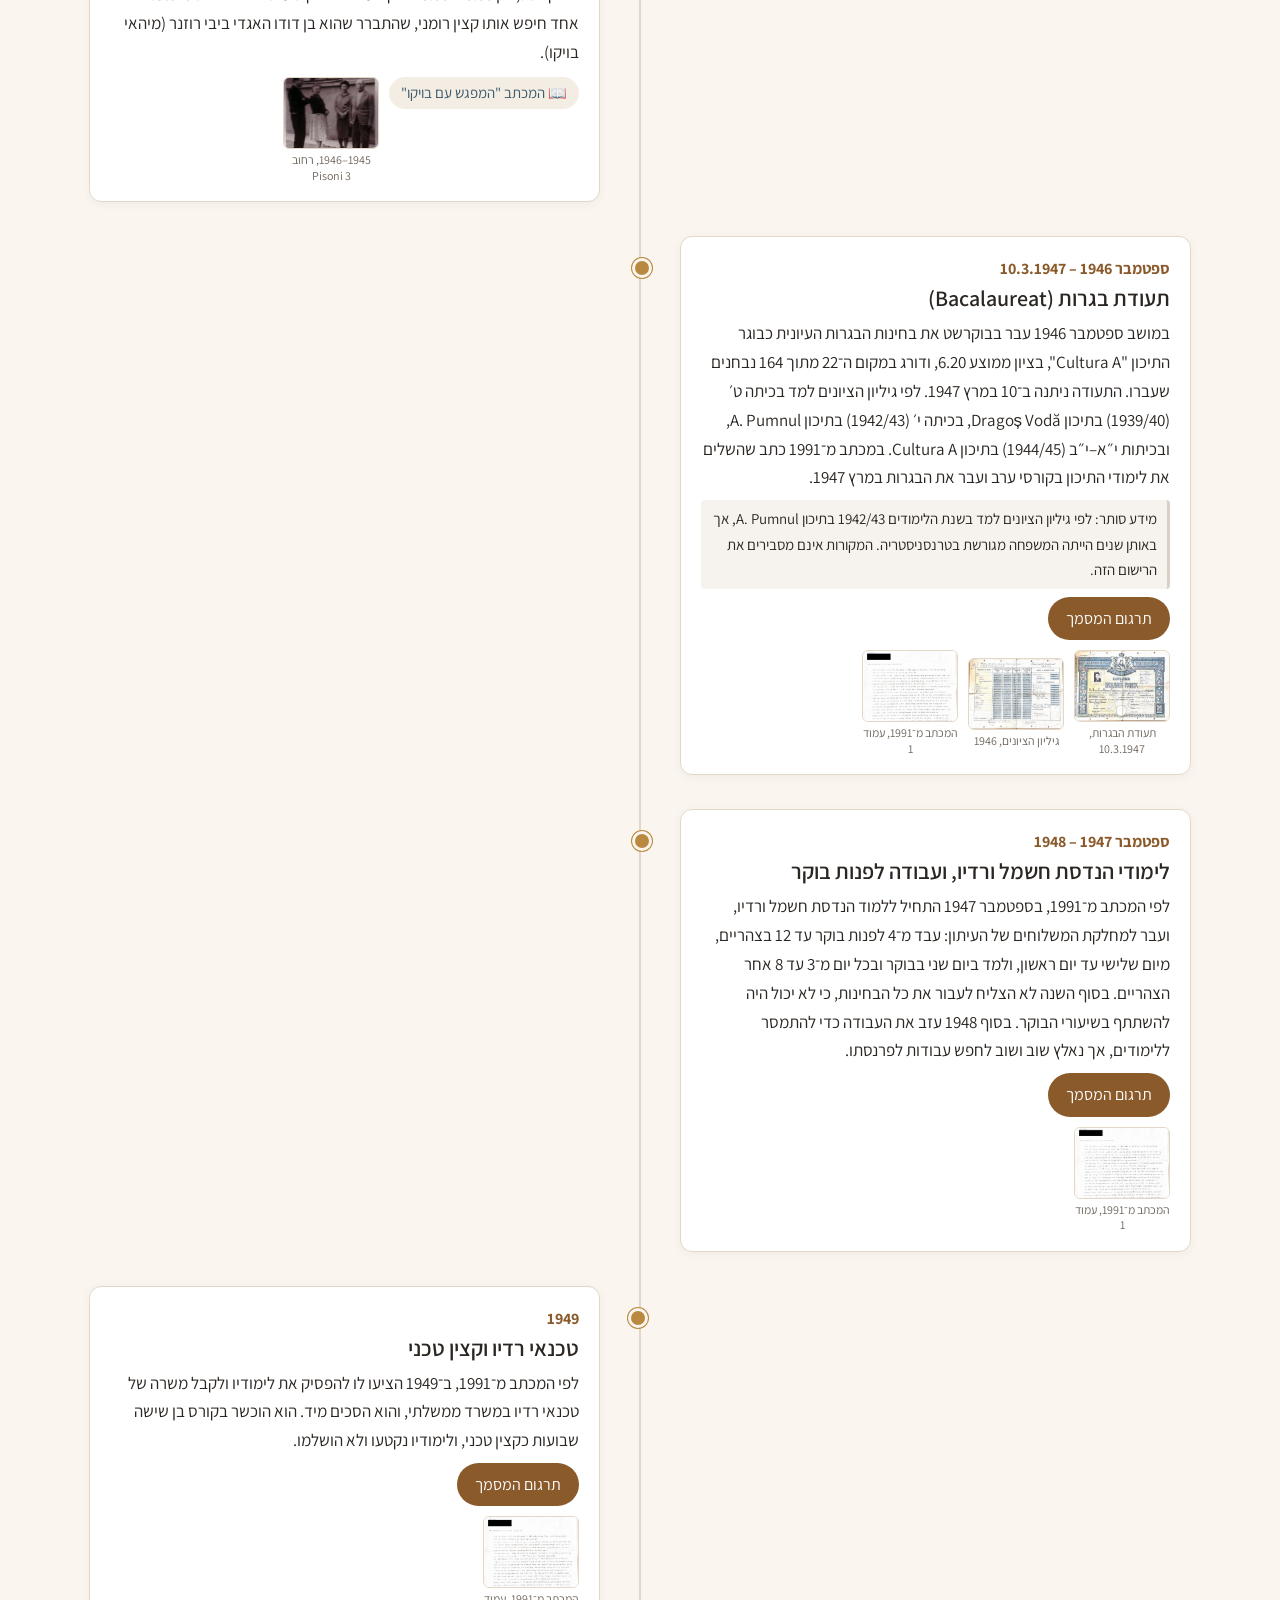
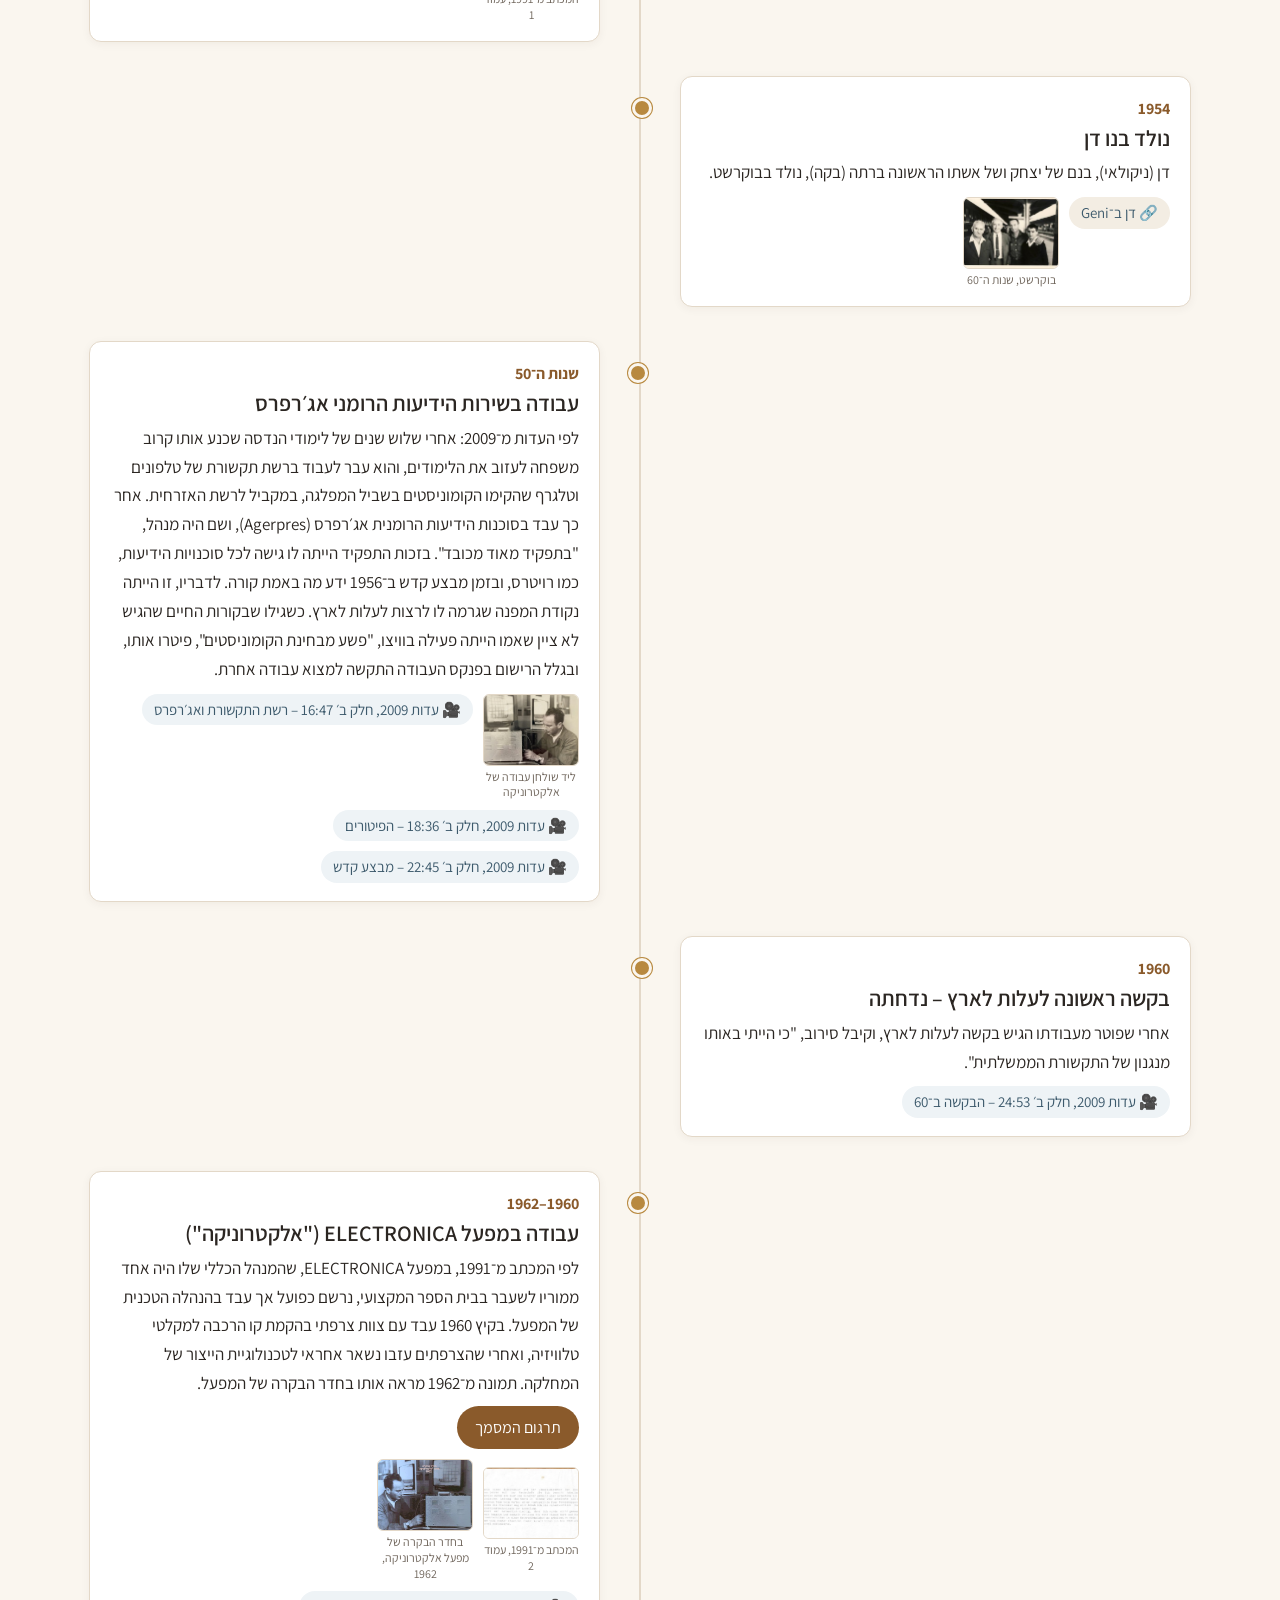
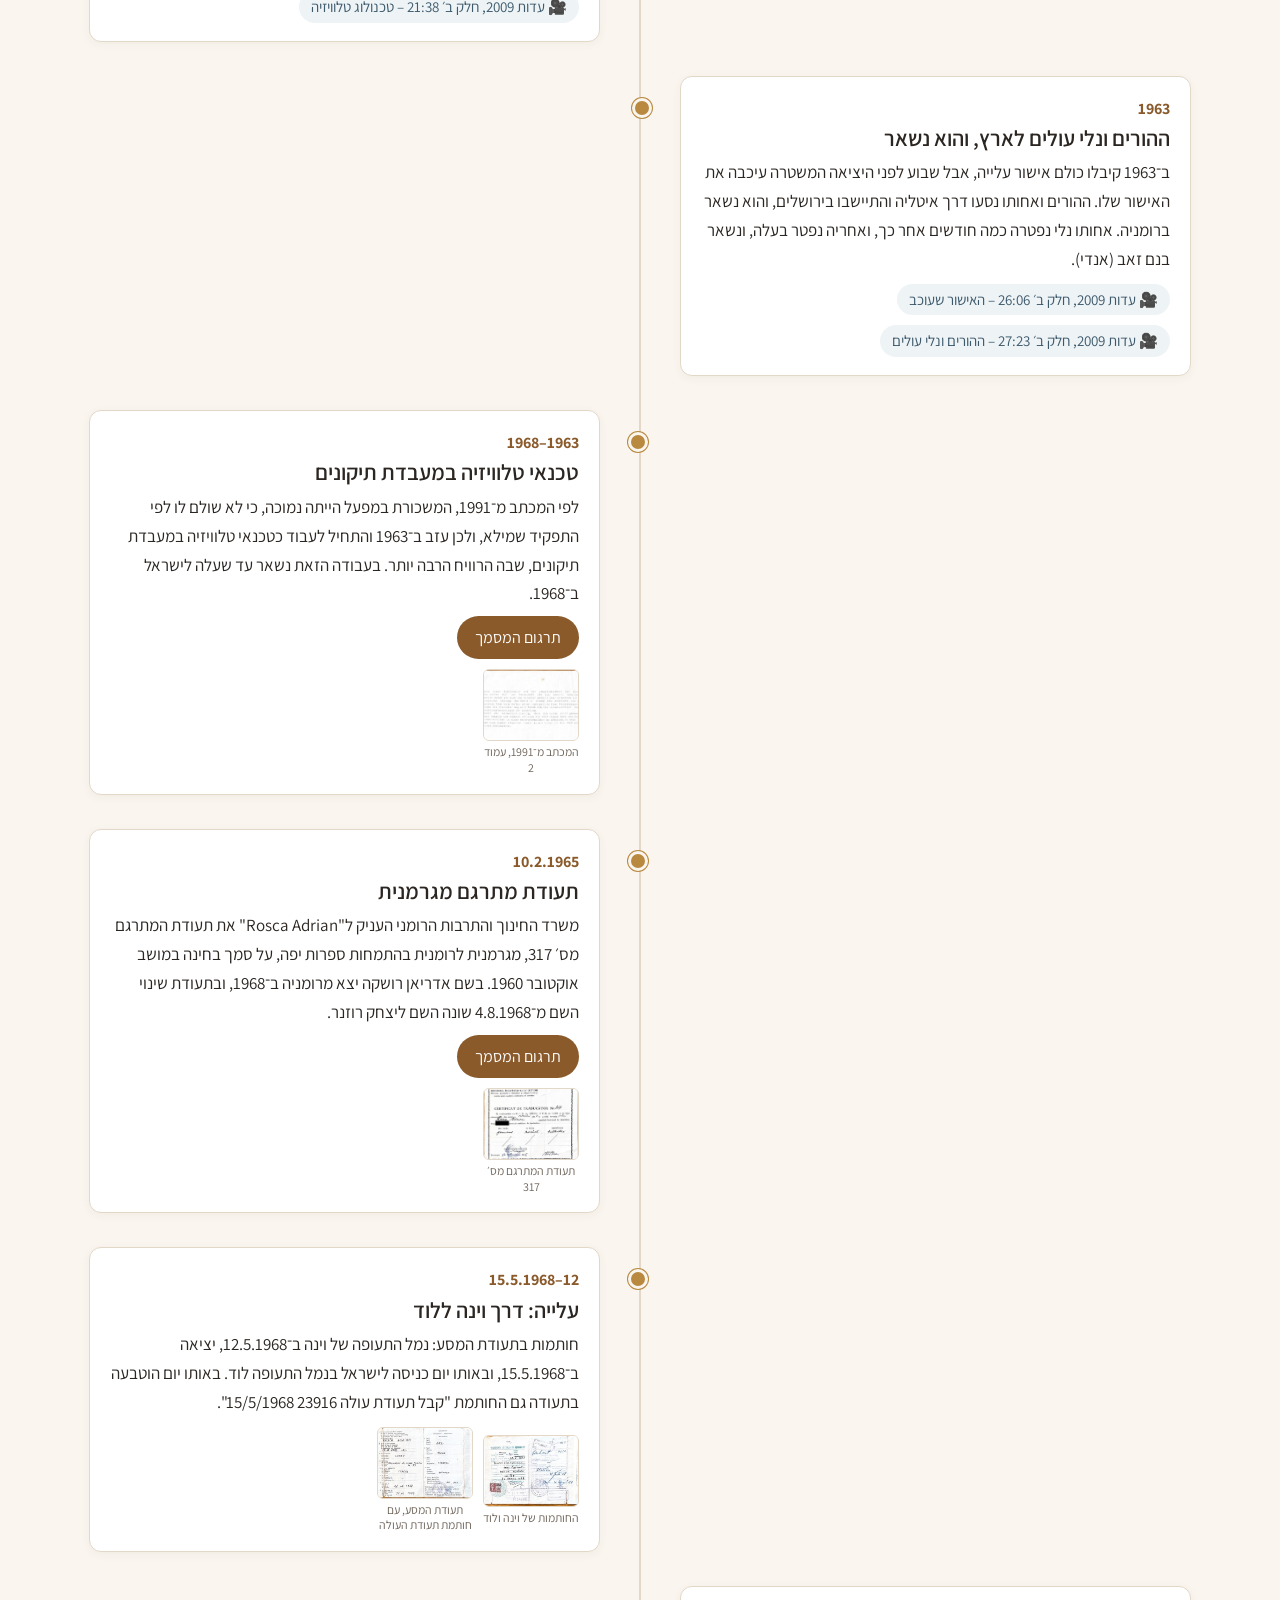
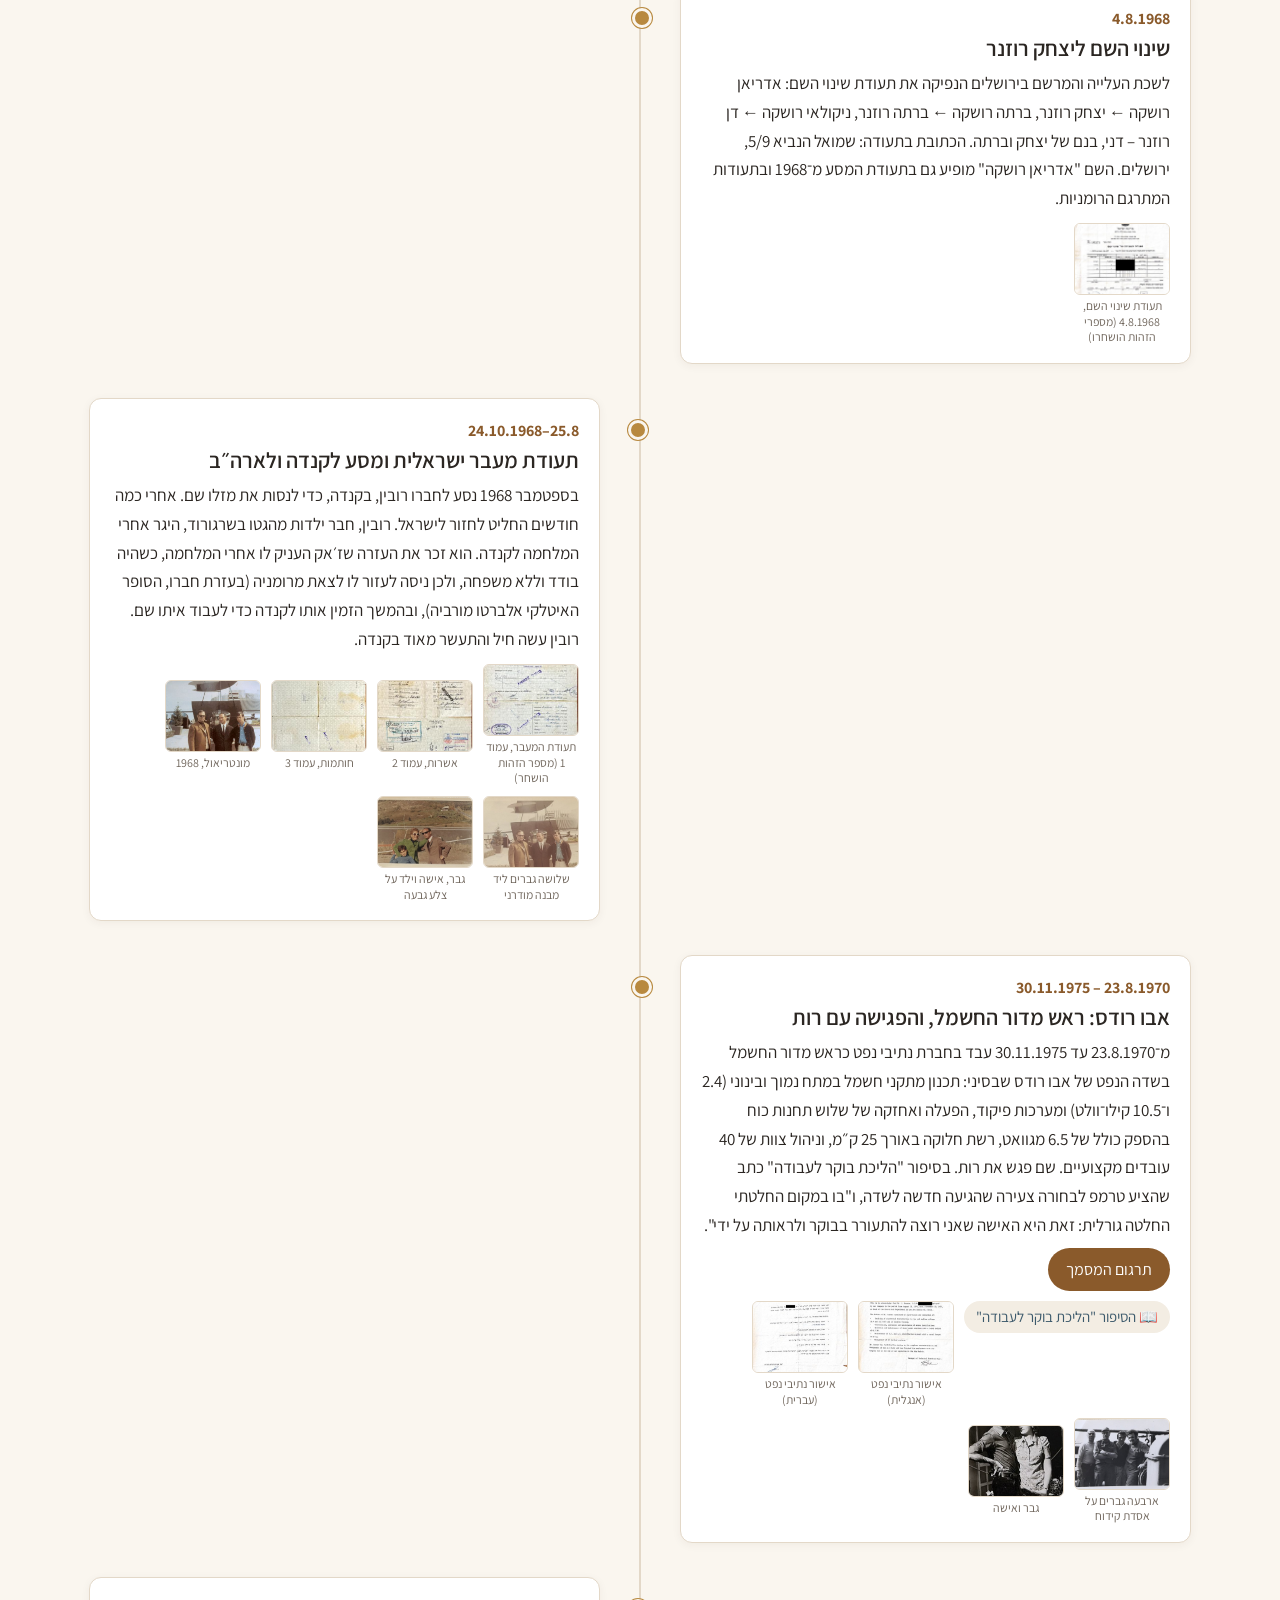
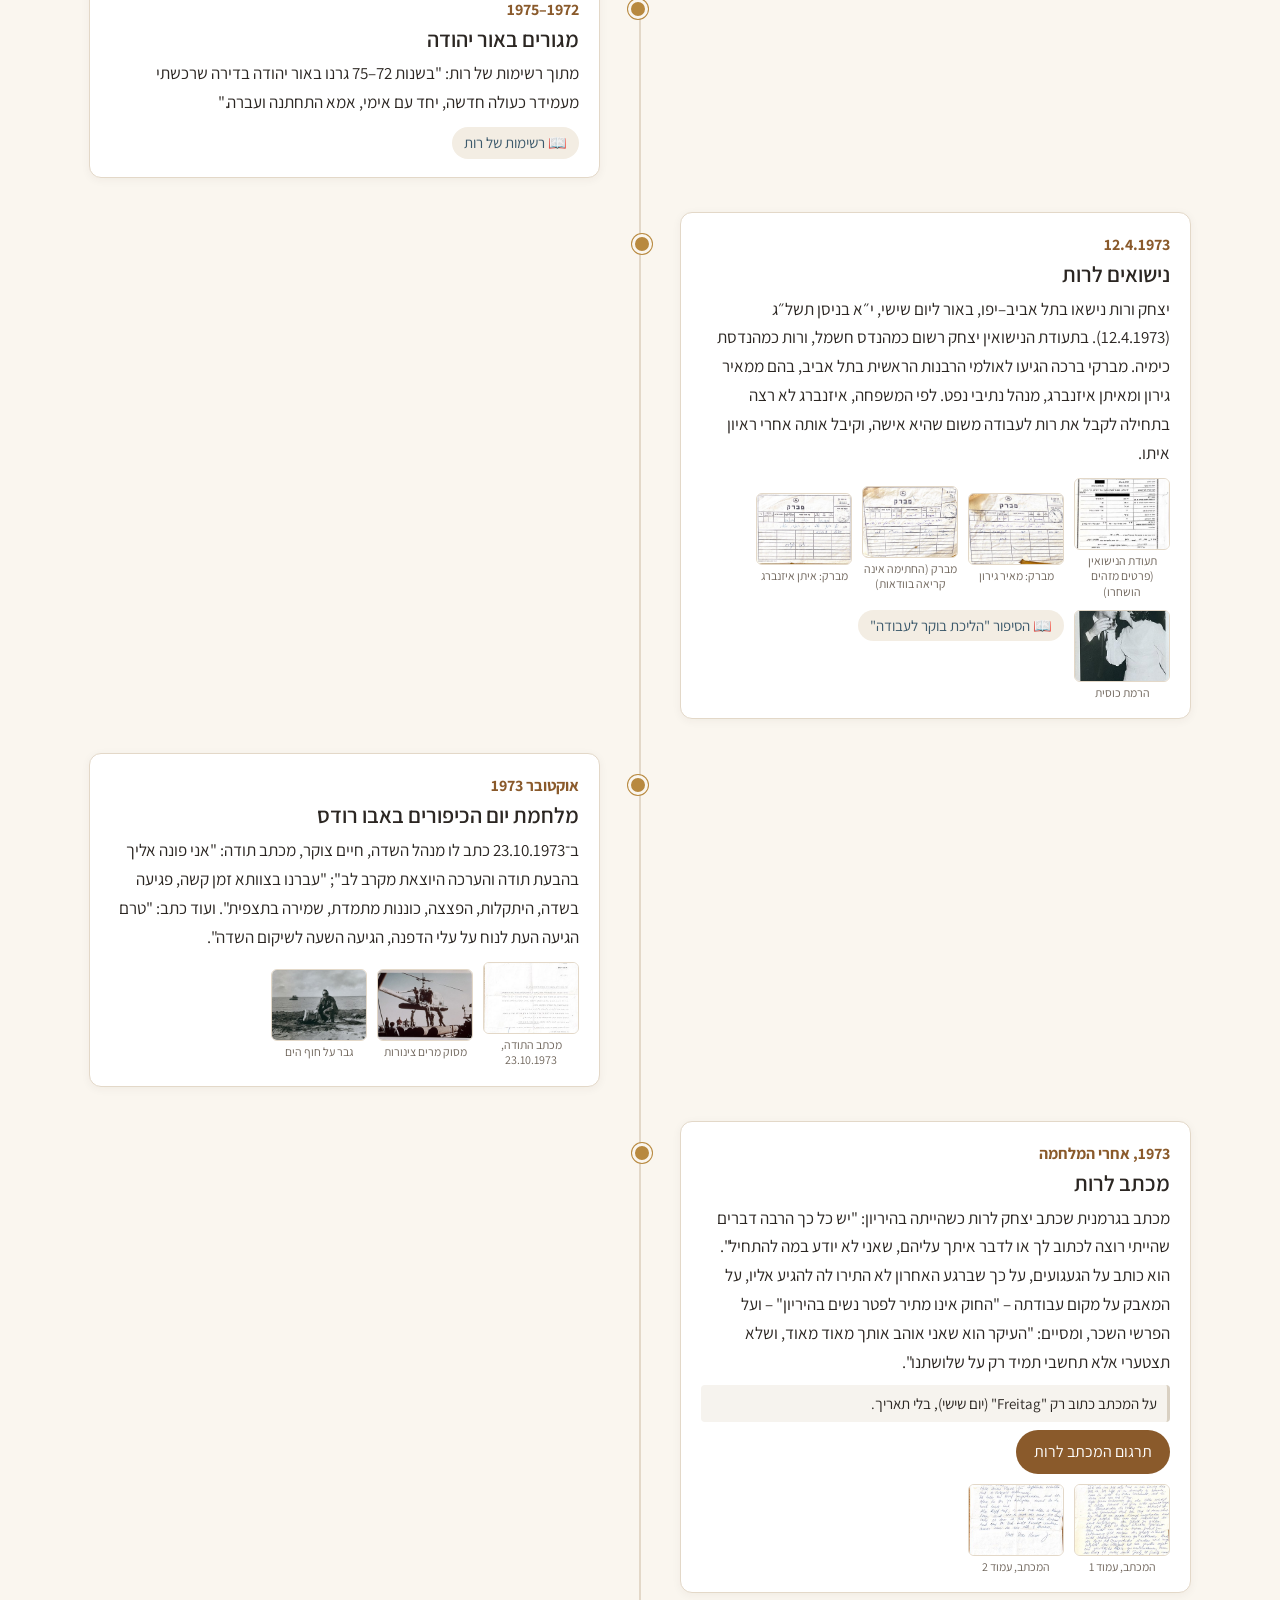
==== commit e7c31c71: "Years per Ruth's notes: Yad Mordechai 1979, return to Be'er Sheva 1984 (bio + timeline e65/e66, HE/E" ====
--- a/index.html
+++ b/index.html
@@ -53,7 +53,7 @@
     <p data-i18n="bio.2">בקיץ 1940 נאסר על יהודים ברומניה לגור בכפרים, והמשפחה עברה לעיירה "גורה הומורולוי". ב־9 באוקטובר 1941 גורשה המשפחה ביחד עם כל יהודי העיירה לטרנסניסטריה (שבאוקראינה) והגיעו לגטו שרגורוד. שם, בחדר אחד שחלקו ארבעתם, עברו עליהם כמעט שלוש שנים של רעב, מחלות ועבודת כפייה. באותן שנים גם לימד את עצמו רוסית, אנגלית וצרפתית.</p>
     <p data-i18n="bio.3">אחרי שהצבא האדום שחרר את הגטו ב־1944 עברה המשפחה דרך צ׳רנוביץ לבוטושאני. בזכות ידיעת השפה הרוסית גויס לעבודה כמתורגמן במפקדה הרוסית, ובין יולי לאוקטובר 1944 שירת כמתורגמן בחזית האוקראינית השנייה. מאוקטובר 1944 עד נובמבר 1948 עבד בבוקרשט בהדפסה ובהפצה של העיתון "רומניה ליברה" ובמקביל השלים בקורסי ערב את לימודי התיכון ותעודת הבגרות. הוא החל לימודי הנדסת חשמל ורדיו ועבד לפנות בוקר במחלקת המשלוחים של העיתון וב־1949 הפסיק את לימודיו כדי לעבוד כטכנאי רדיו במשרד הידיעות הממשלתי Agerpress משם פוטר כאשר המפלגה הקומוניסטית "גילו" שאמו היתה פעילה בארגון ויצ״ו. עם פיטוריו מהמשרד הממשלתי ב־1960, החל לעבוד במפעל ELECTRONICA בו הקים קו הרכבת טלוויזיות, ומ־1963 ועד העלייה לישראל עבד כטכנאי טלוויזיה במעבדת תיקונים. הוא גם הוסמך כמתרגם רשמי מגרמנית, מצרפתית ומאנגלית לרומנית. בבוקרשט נישא לברתה (בקה), וב־1954 נולד שם בנם דן.</p>
     <p data-i18n="bio.4">לאחר בקשות חוזרות וסירובים לקבלת אשרת עלייה לישראל, יצא ב־1968 מרומניה בשם "אדריאן רושקה", עם תעודת מסע לחסר אזרחות לאיטליה ומשם לווינה. בווינה פנה לסוכנות היהודית ומיד באותו יום נחת בשדה התעופה (ב־15 במאי 1968). בישראל שינה את שמו חזרה ליצחק רוזנר. מ־1970 עד 1975 עמד בראש מדור החשמל של נתיבי נפט בשדה הנפט של אבו רודס שבסיני, ושם באוגוסט 1972 פגש את רות. ב־12 באפריל 1973 נישאו יצחק ורות בתל אביב. במלחמת יום הכיפורים נשאר במחנה אבו־רודס כדי לשמור על מתקניו בזמן שיחידת קומנדו מצרית פשטה עליו וחייליה נלקחו בשבי. במרץ 1974 נולד שרון ובמרץ 1975 נולד אילון.</p>
-    <p data-i18n="bio.6">אחרי המלחמה המשיך לעבוד באבו־רודס עד 1975 אז הועבר השדה למצרים עם חתימת הסכם הביניים. ב־1977 חתם על חוזה לשלוש שנים בתחום הנפט באיראן, והמשפחה הייתה אמורה לעבור לשם. הציוד עדיין לא היה מוכן, ולכן בספטמבר 1977 עברו בינתיים לבאר שבע, וז׳אק עבד בחברת פויכטוונגר. ב־1979 פרצה המהפכה באיראן וסגרה את האפשרות הזאת, ובמקום איראן עברה המשפחה ב־1980 לקיבוץ יד מרדכי. ז׳אק עבד בתעשייה האזורית של הקיבוצים, במפעלי שער הנגב בשדרות. ב־1983 חזרו לבאר שבע, ומ־1986 גרו בבית ברחוב כיכר הגנים בשכונת נווה נוי, עד שב־2012 עברו לכפר יונה כדי להתקרב לילדים.</p>
+    <p data-i18n="bio.6">אחרי המלחמה המשיך לעבוד באבו־רודס עד 1975 אז הועבר השדה למצרים עם חתימת הסכם הביניים. ב־1977 חתם על חוזה לשלוש שנים בתחום הנפט באיראן, והמשפחה הייתה אמורה לעבור לשם. הציוד עדיין לא היה מוכן, ולכן בספטמבר 1977 עברו בינתיים לבאר שבע, וז׳אק עבד בחברת פויכטוונגר. ב־1979 פרצה המהפכה באיראן וסגרה את האפשרות הזאת, ובמקום איראן עברה המשפחה ב־1979 לקיבוץ יד מרדכי. ז׳אק עבד בתעשייה האזורית של הקיבוצים, במפעלי שער הנגב בשדרות. ב־1984 חזרו לבאר שבע, ומ־1986 גרו בבית ברחוב כיכר הגנים בשכונת נווה נוי, עד שב־2012 עברו לכפר יונה כדי להתקרב לילדים.</p>
     <p data-i18n="bio.5">הוא נפטר ב־13 באוגוסט 2016 בכפר יונה, והשאיר אחריו שלושה בנים ותשעה נכדים.</p>
   </div>
 </section>
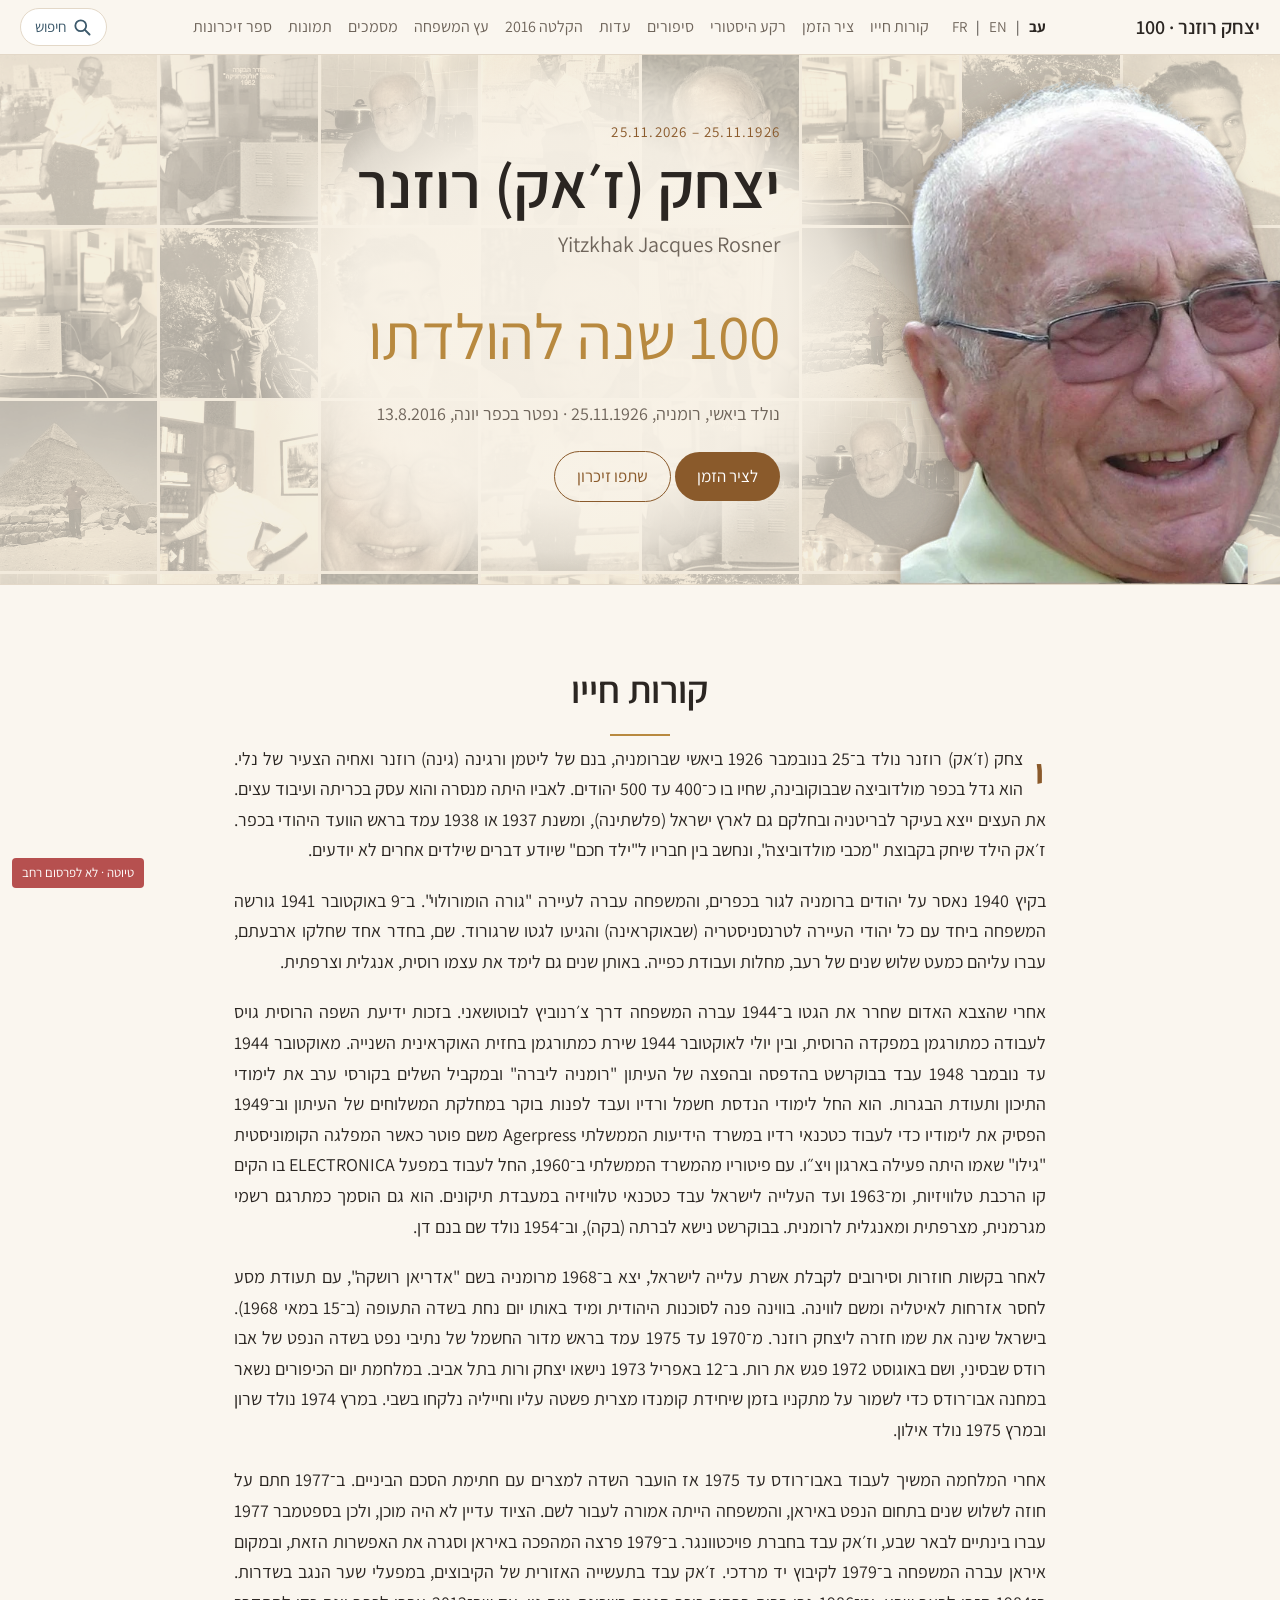
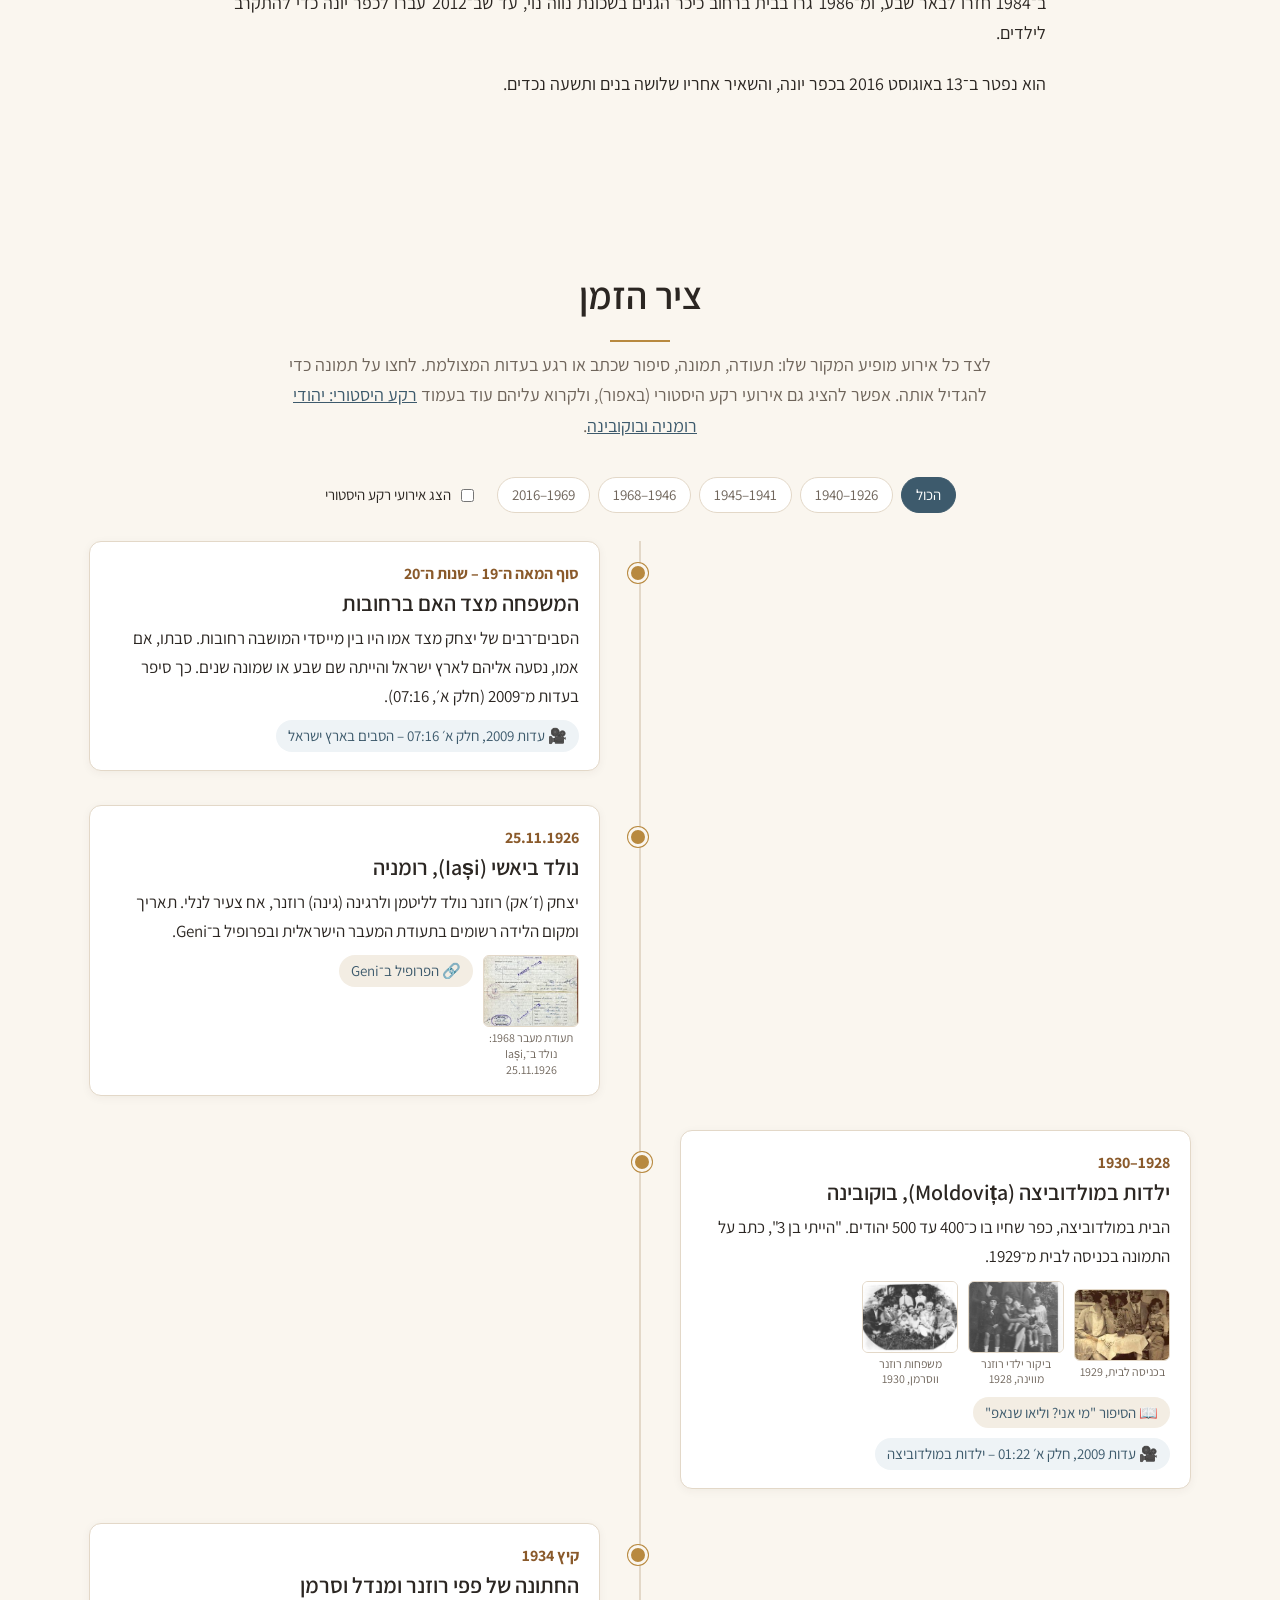
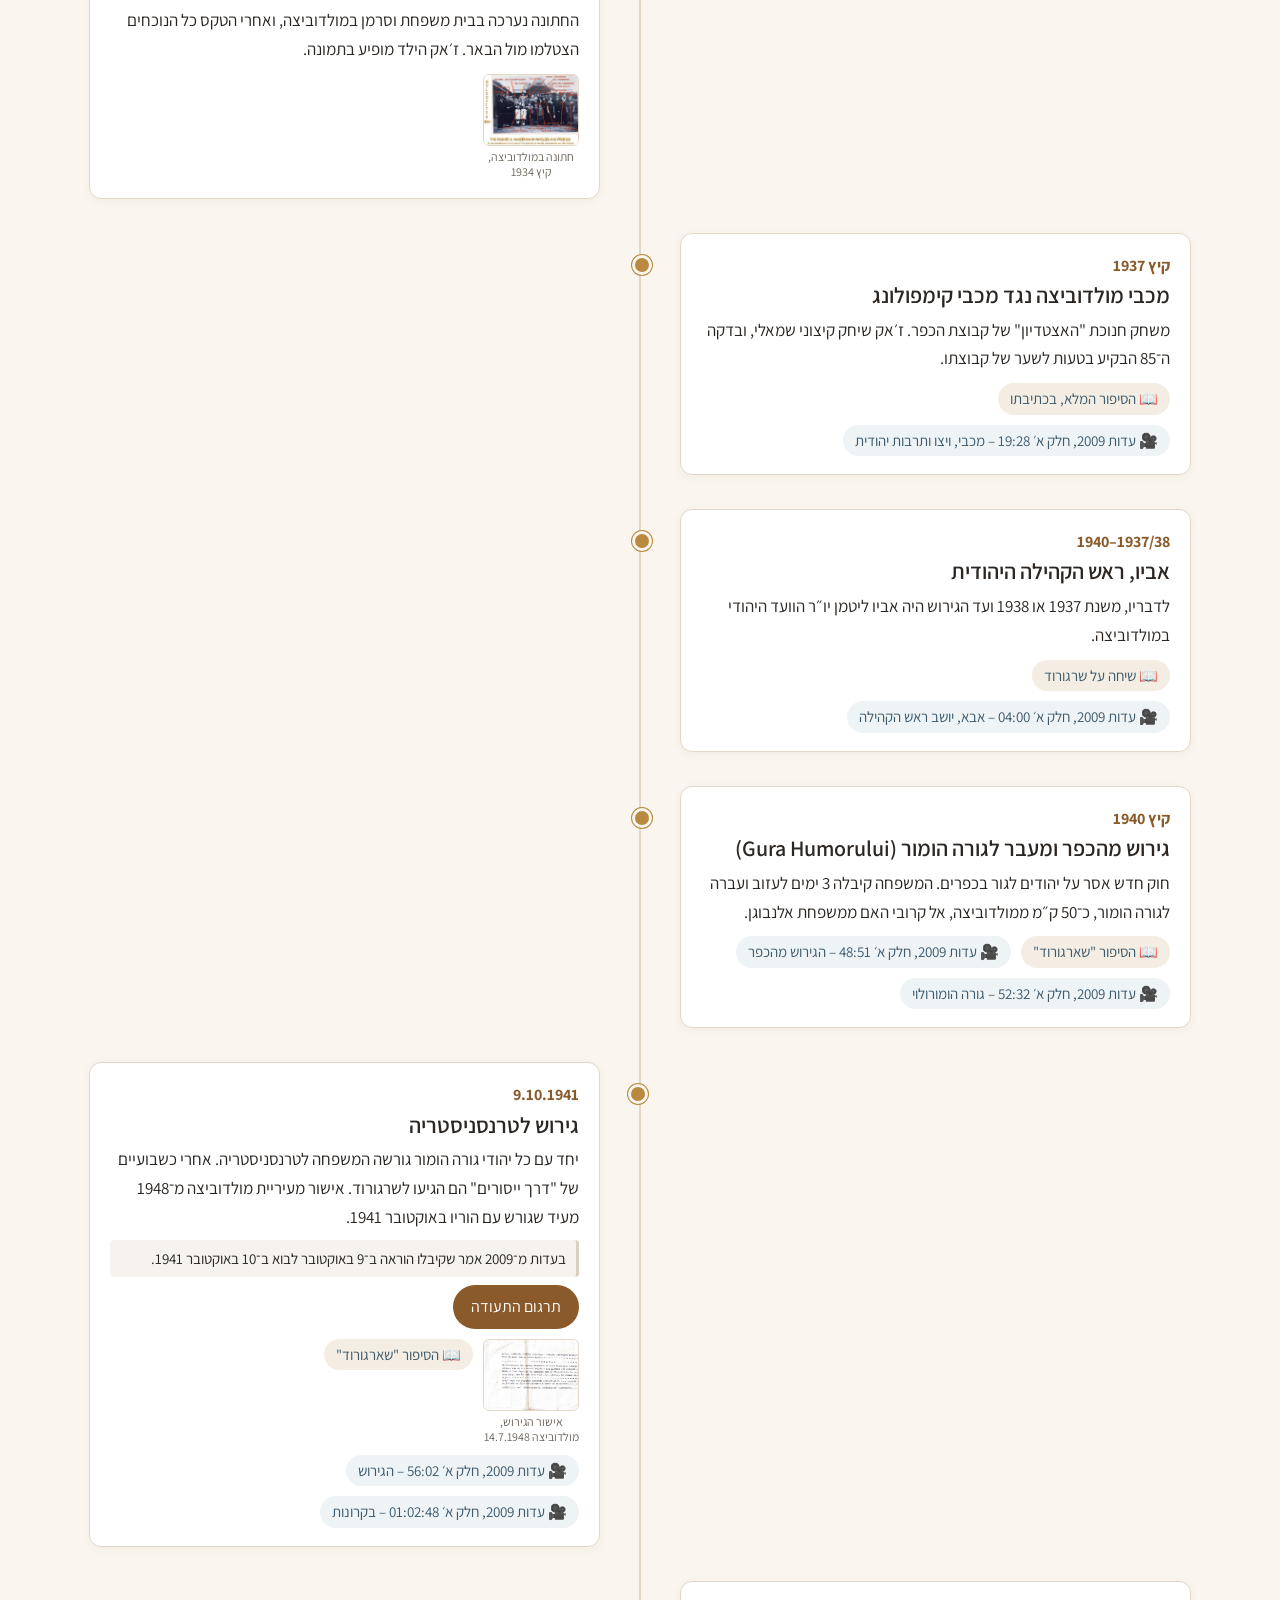
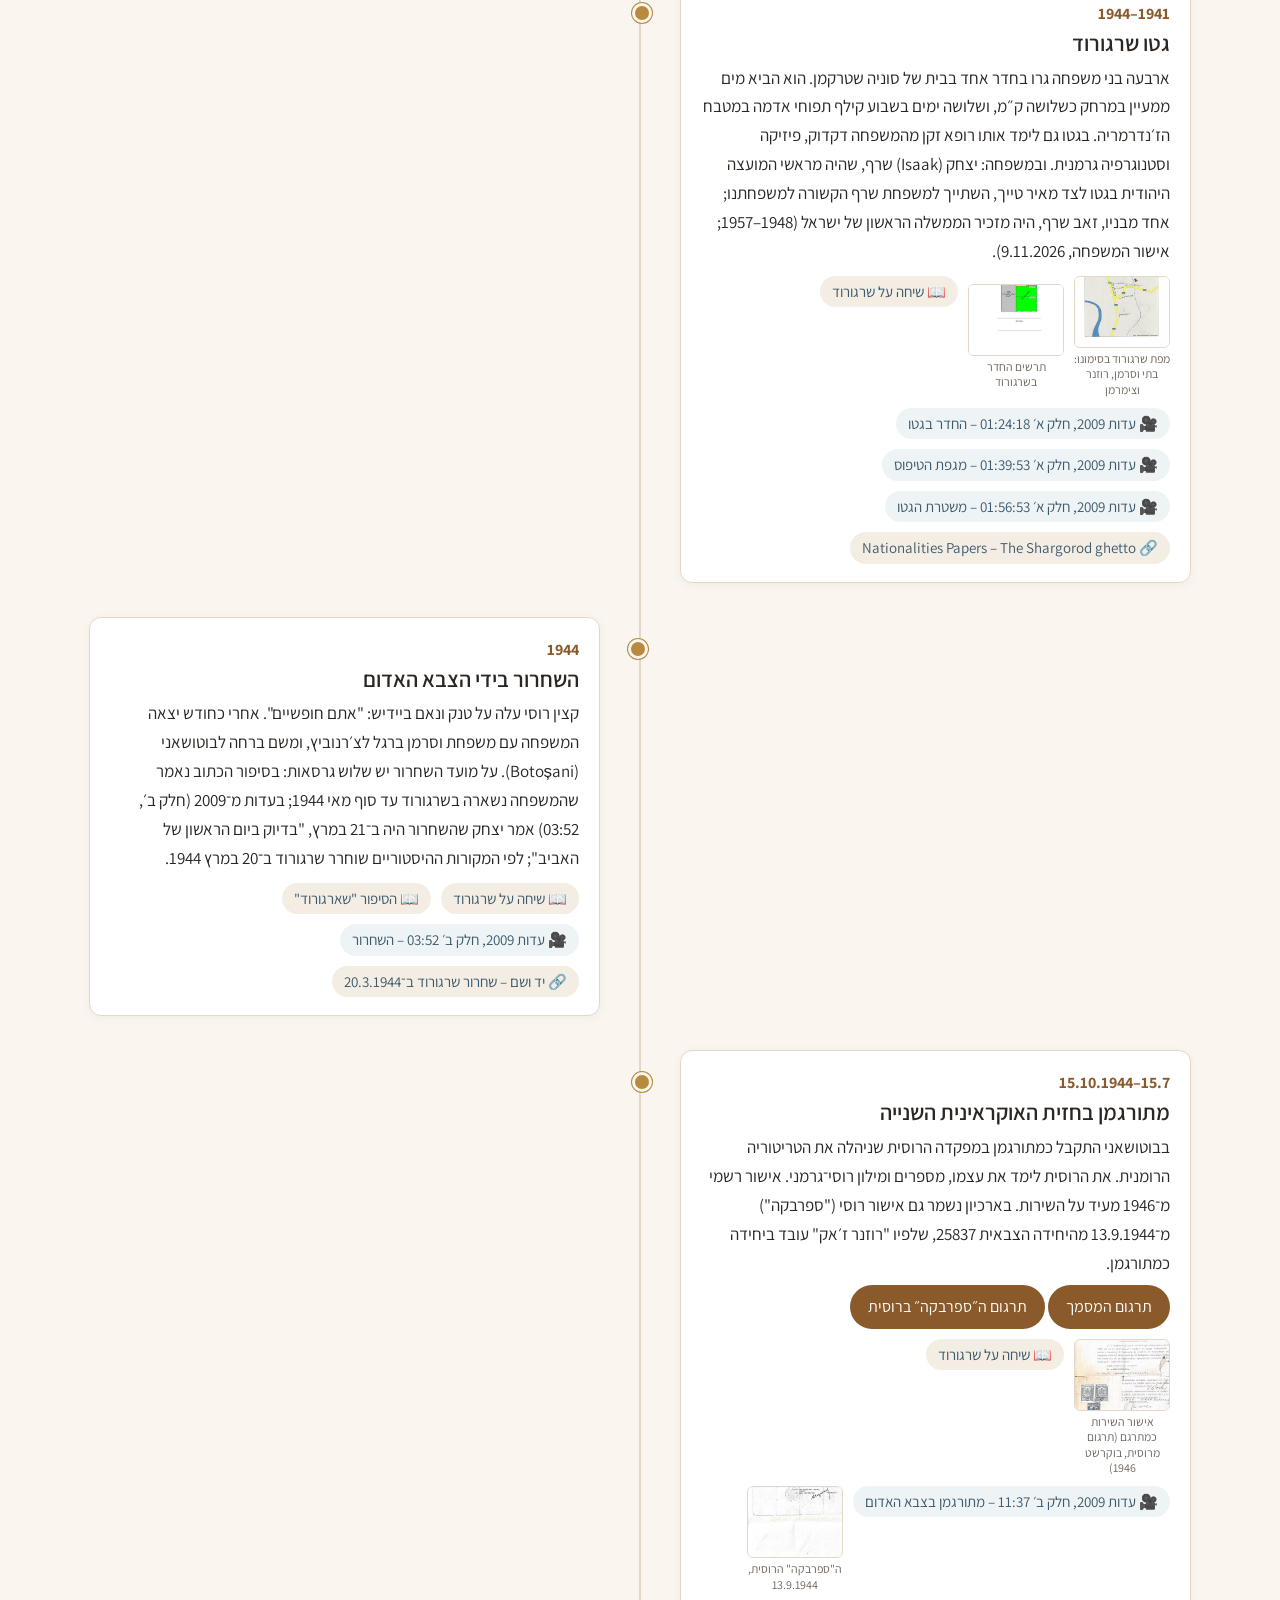
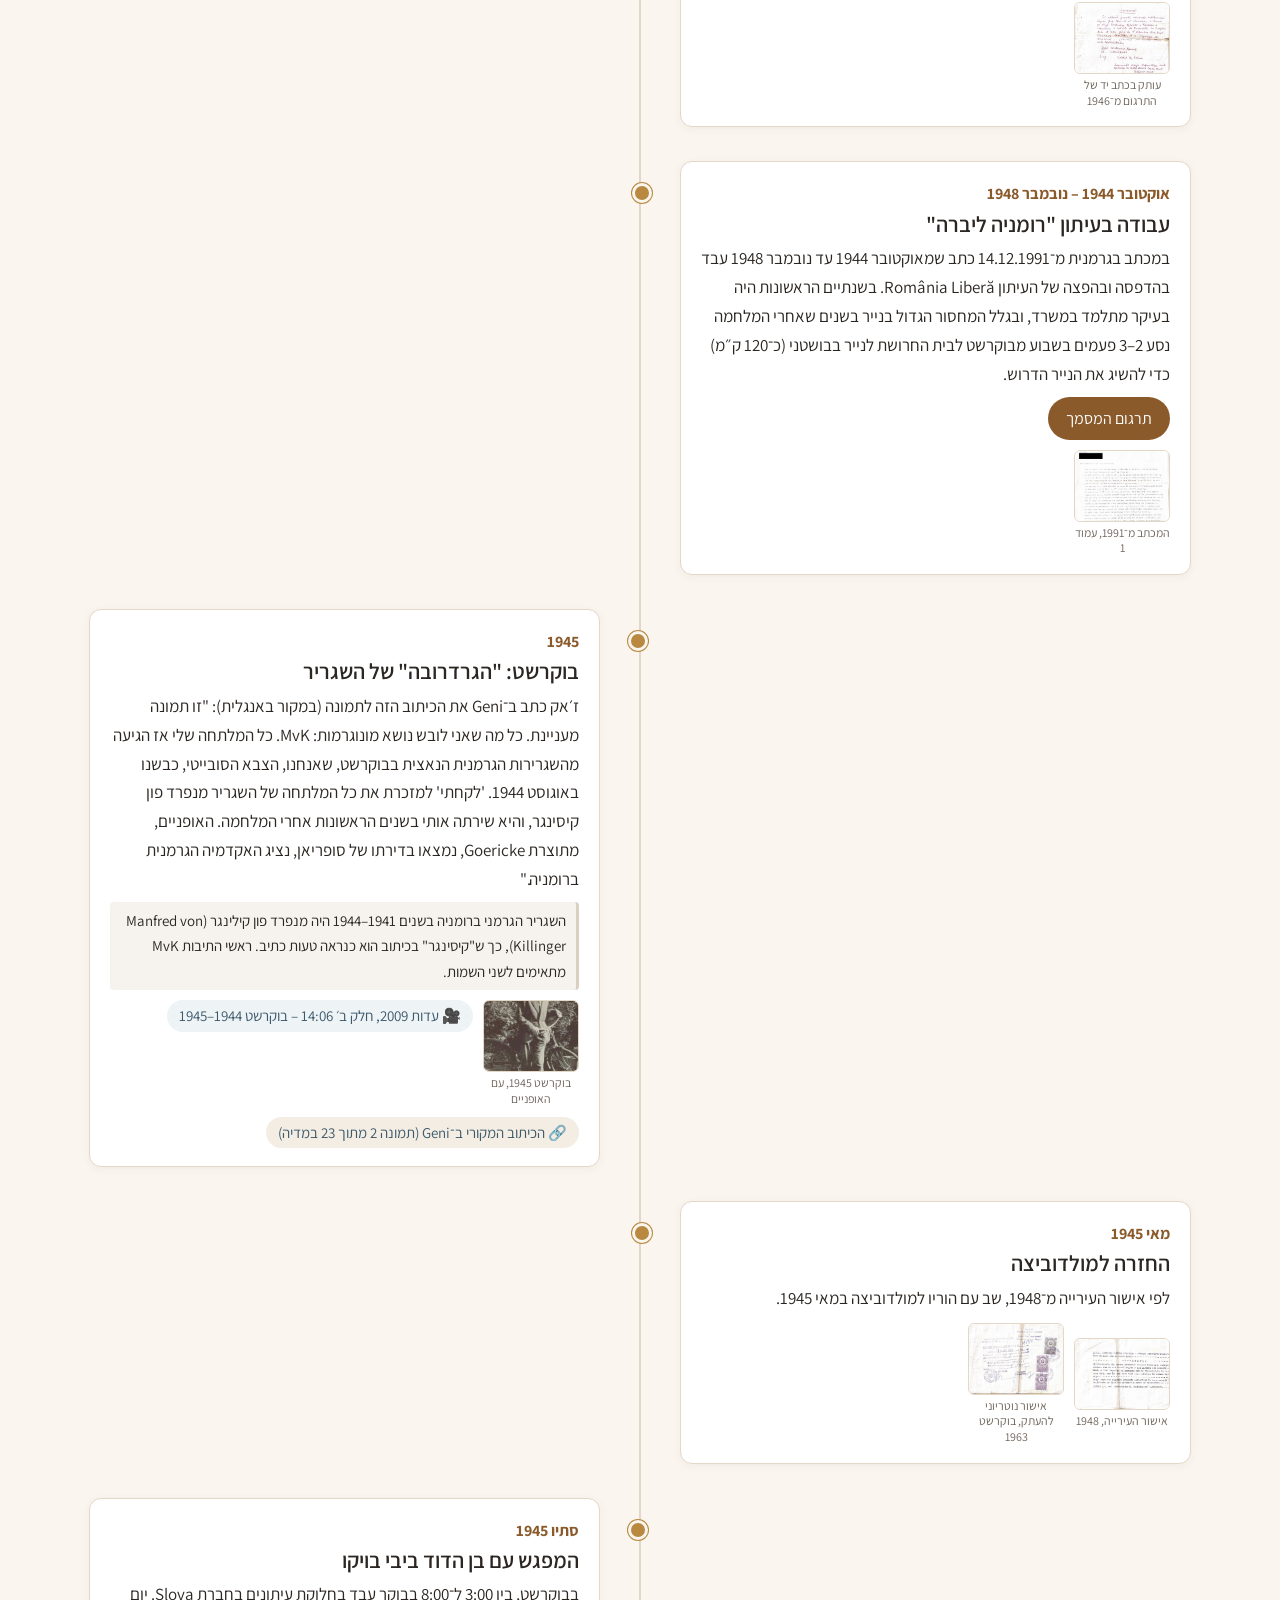
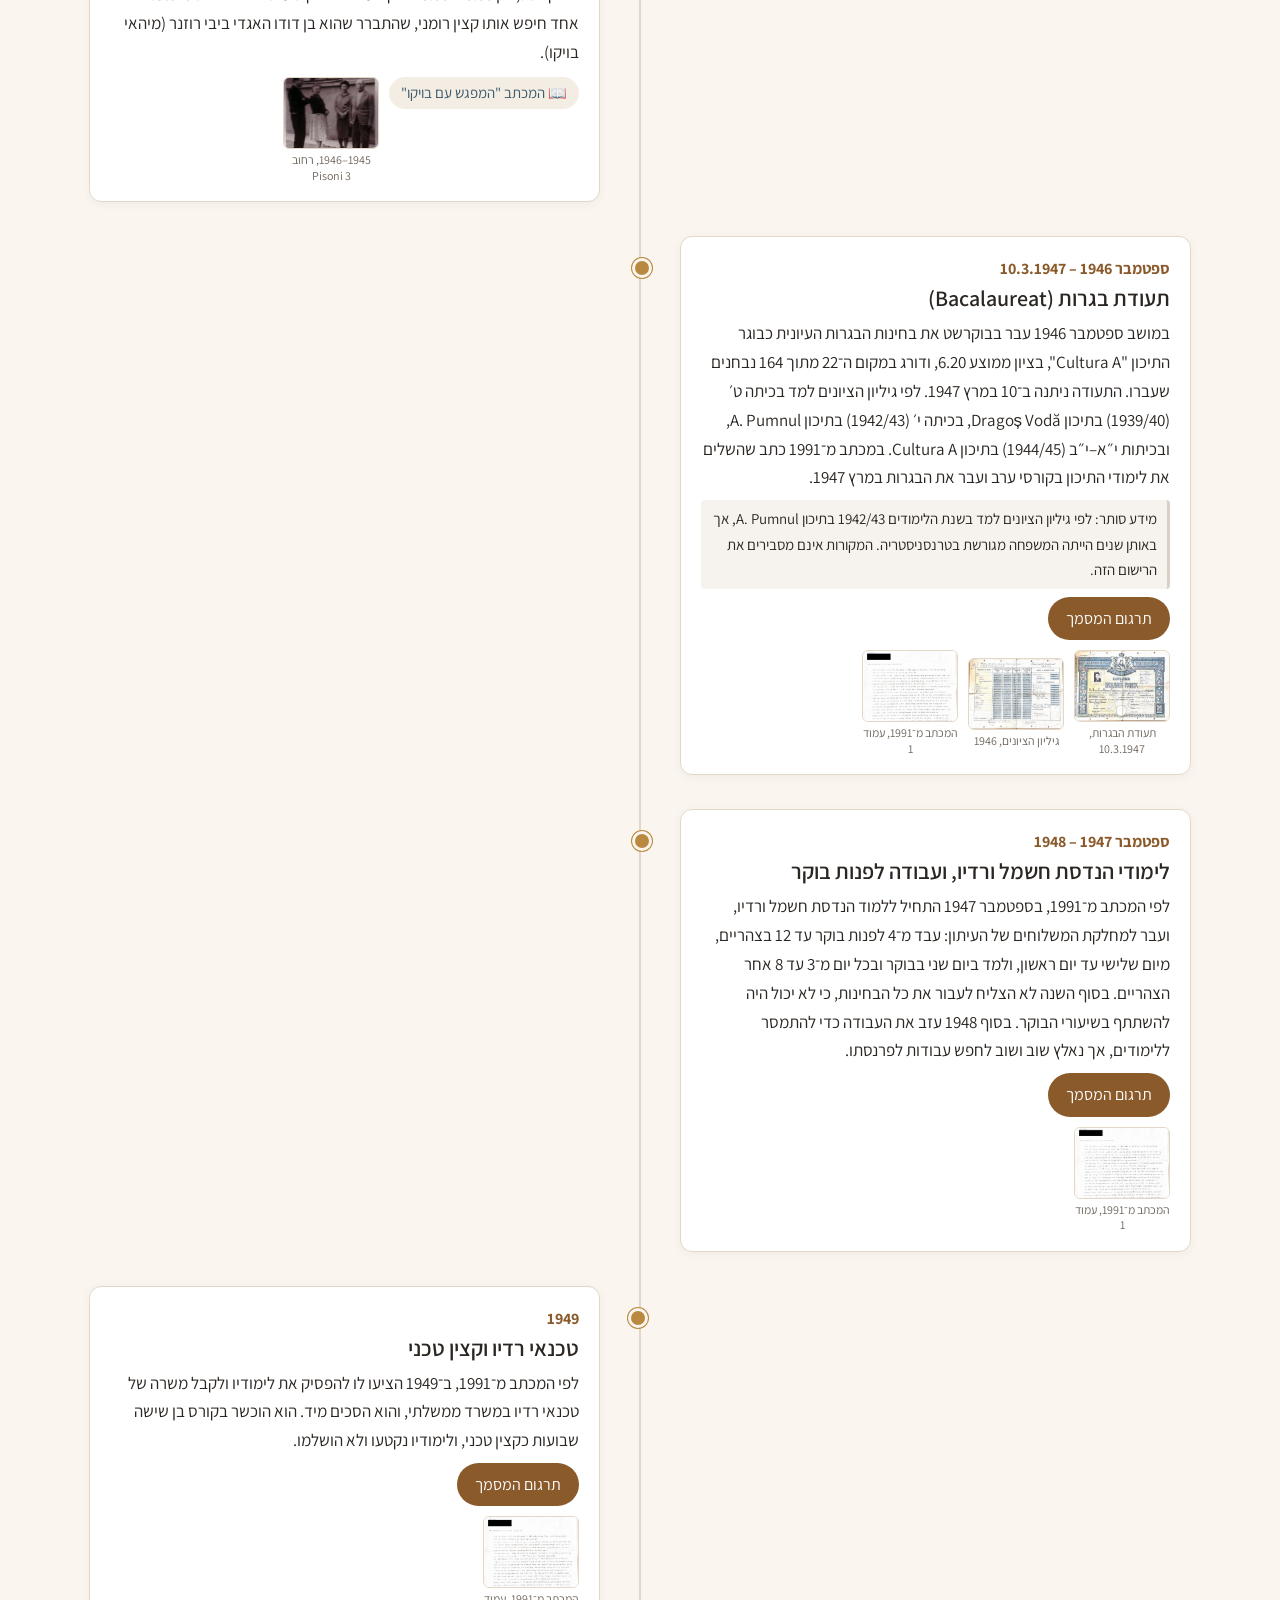
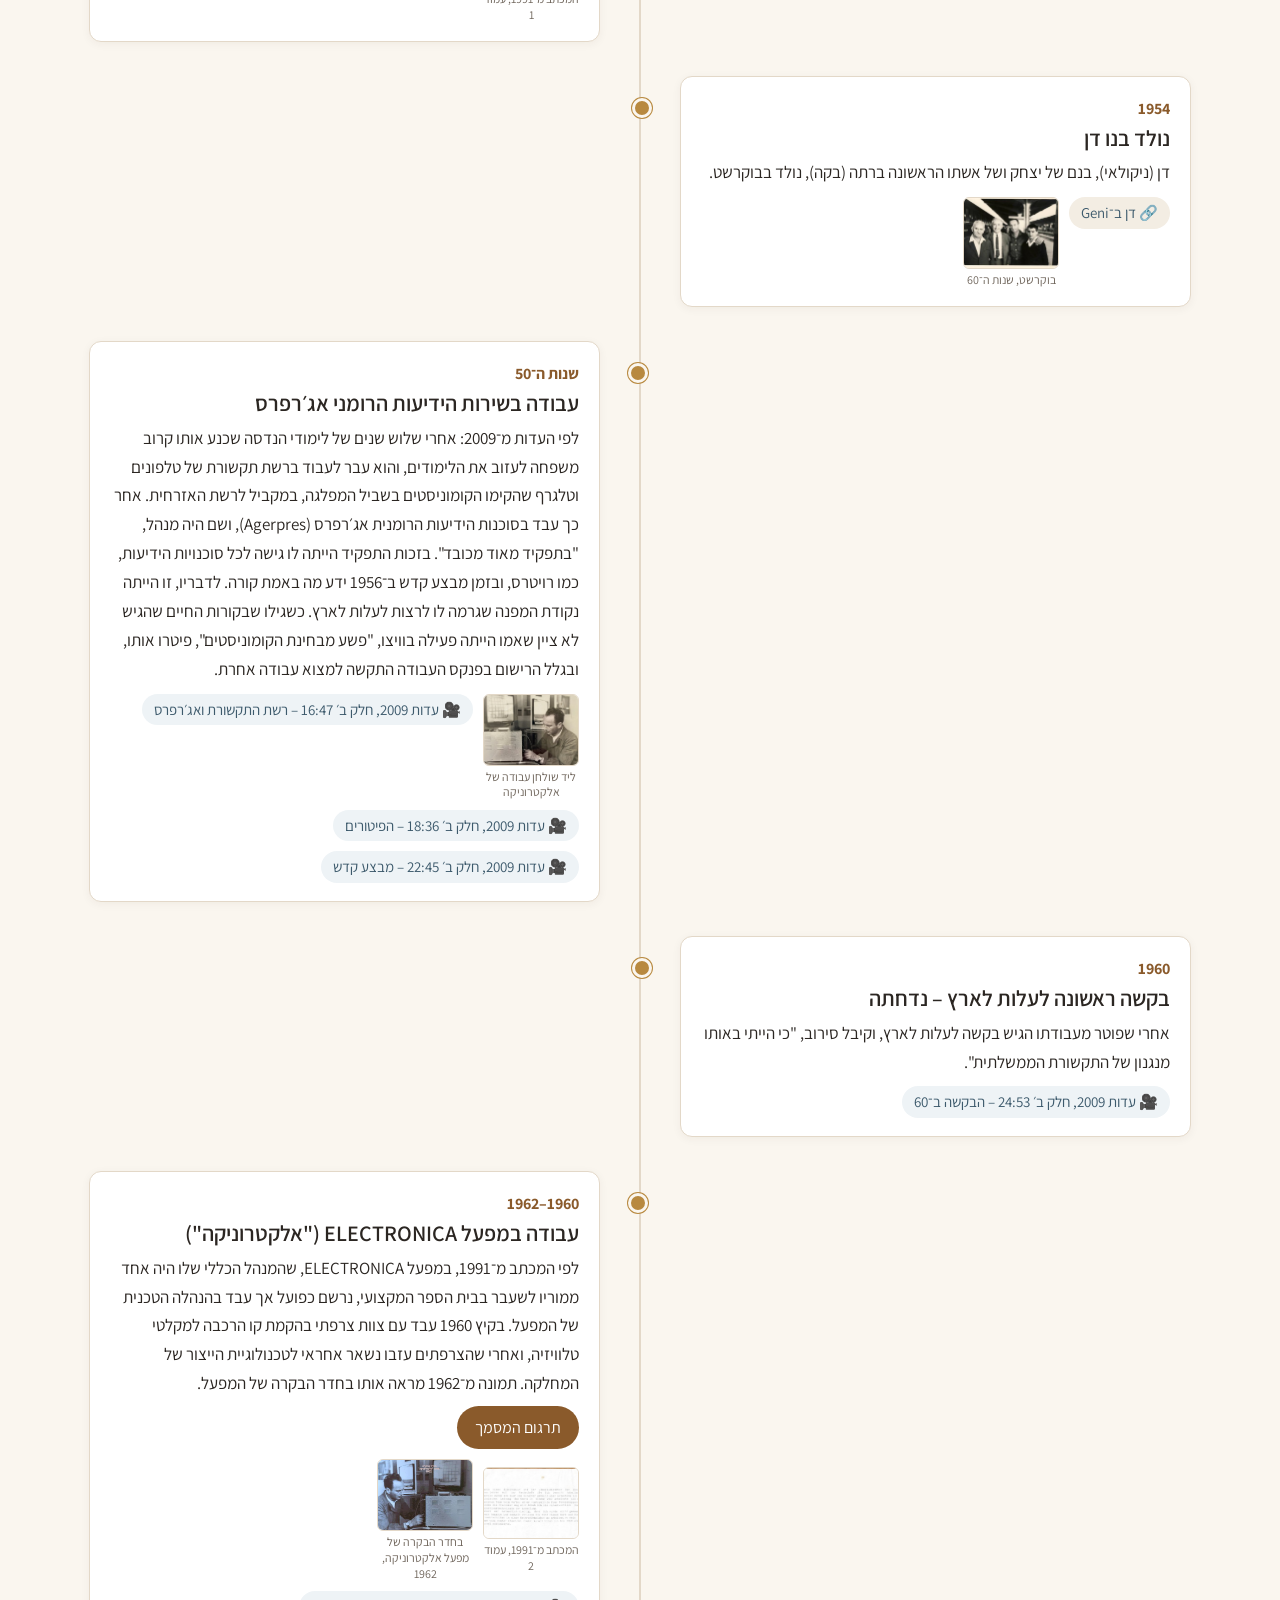
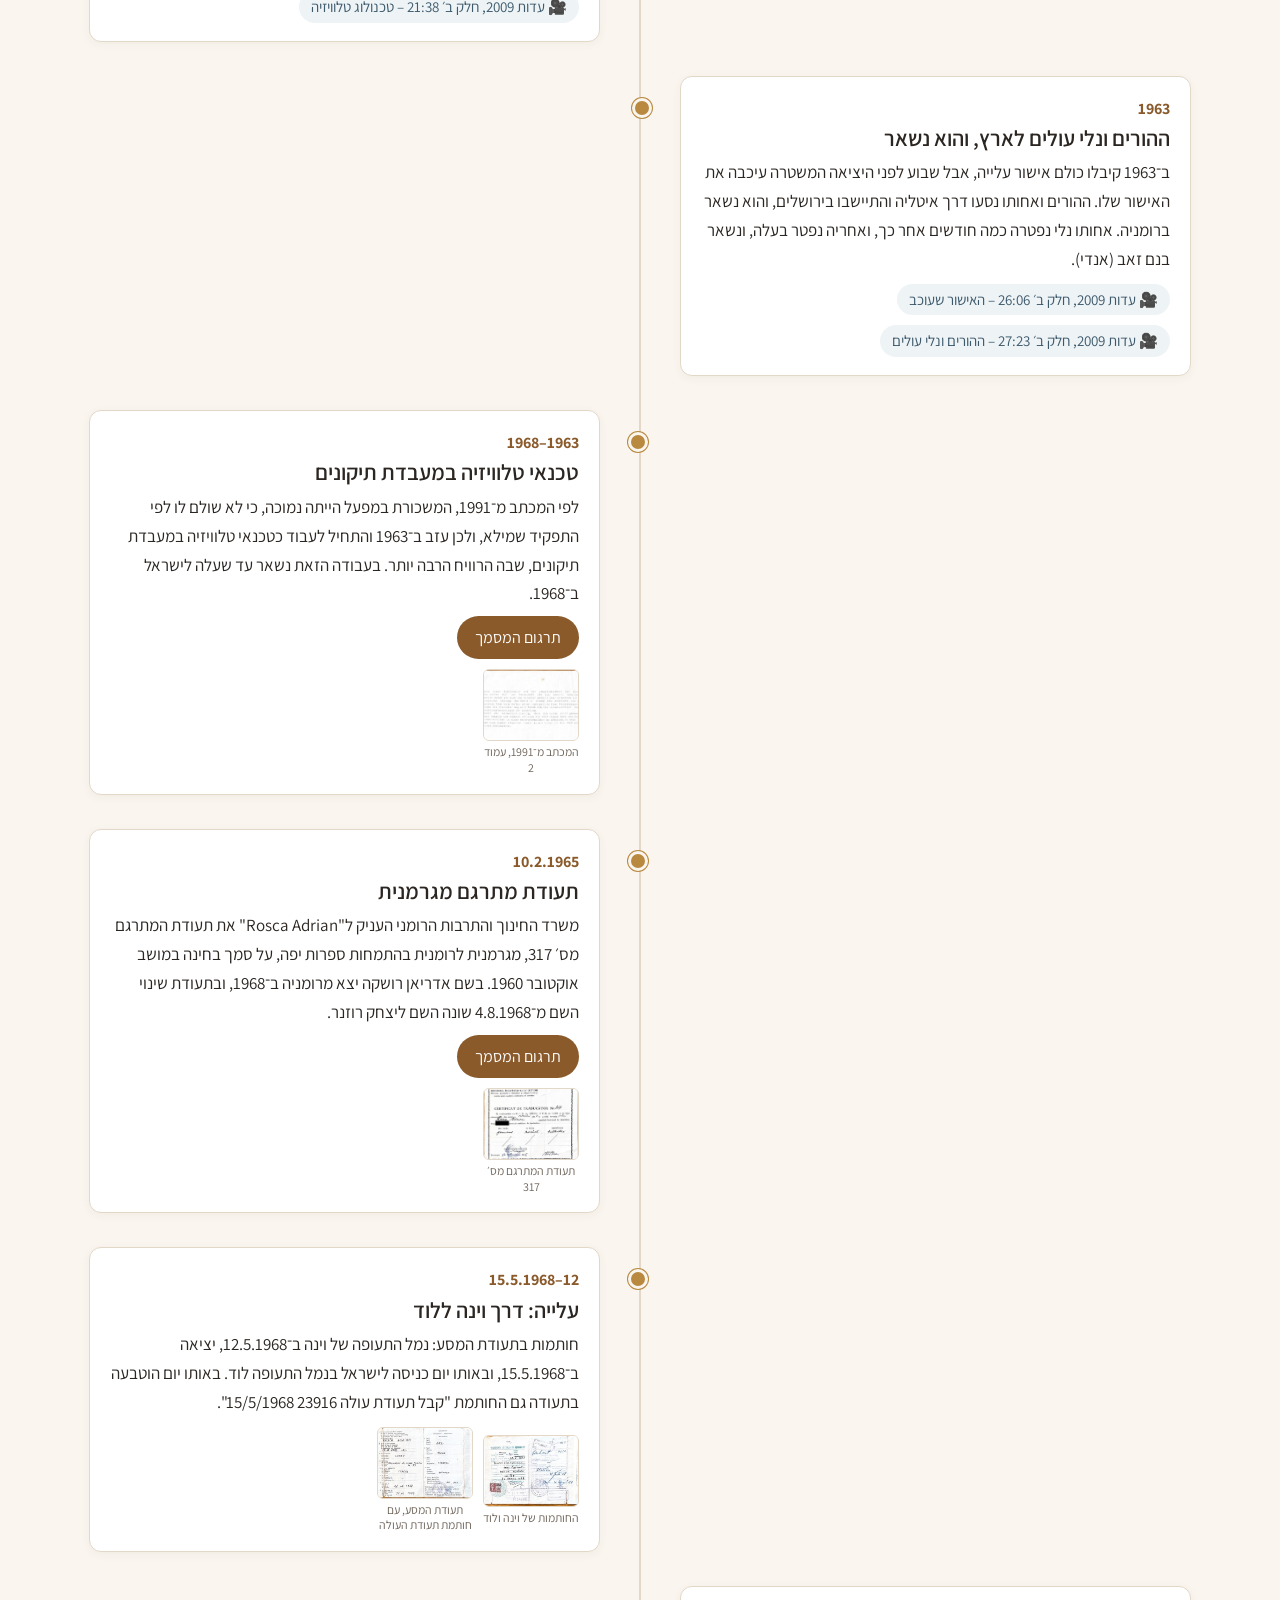
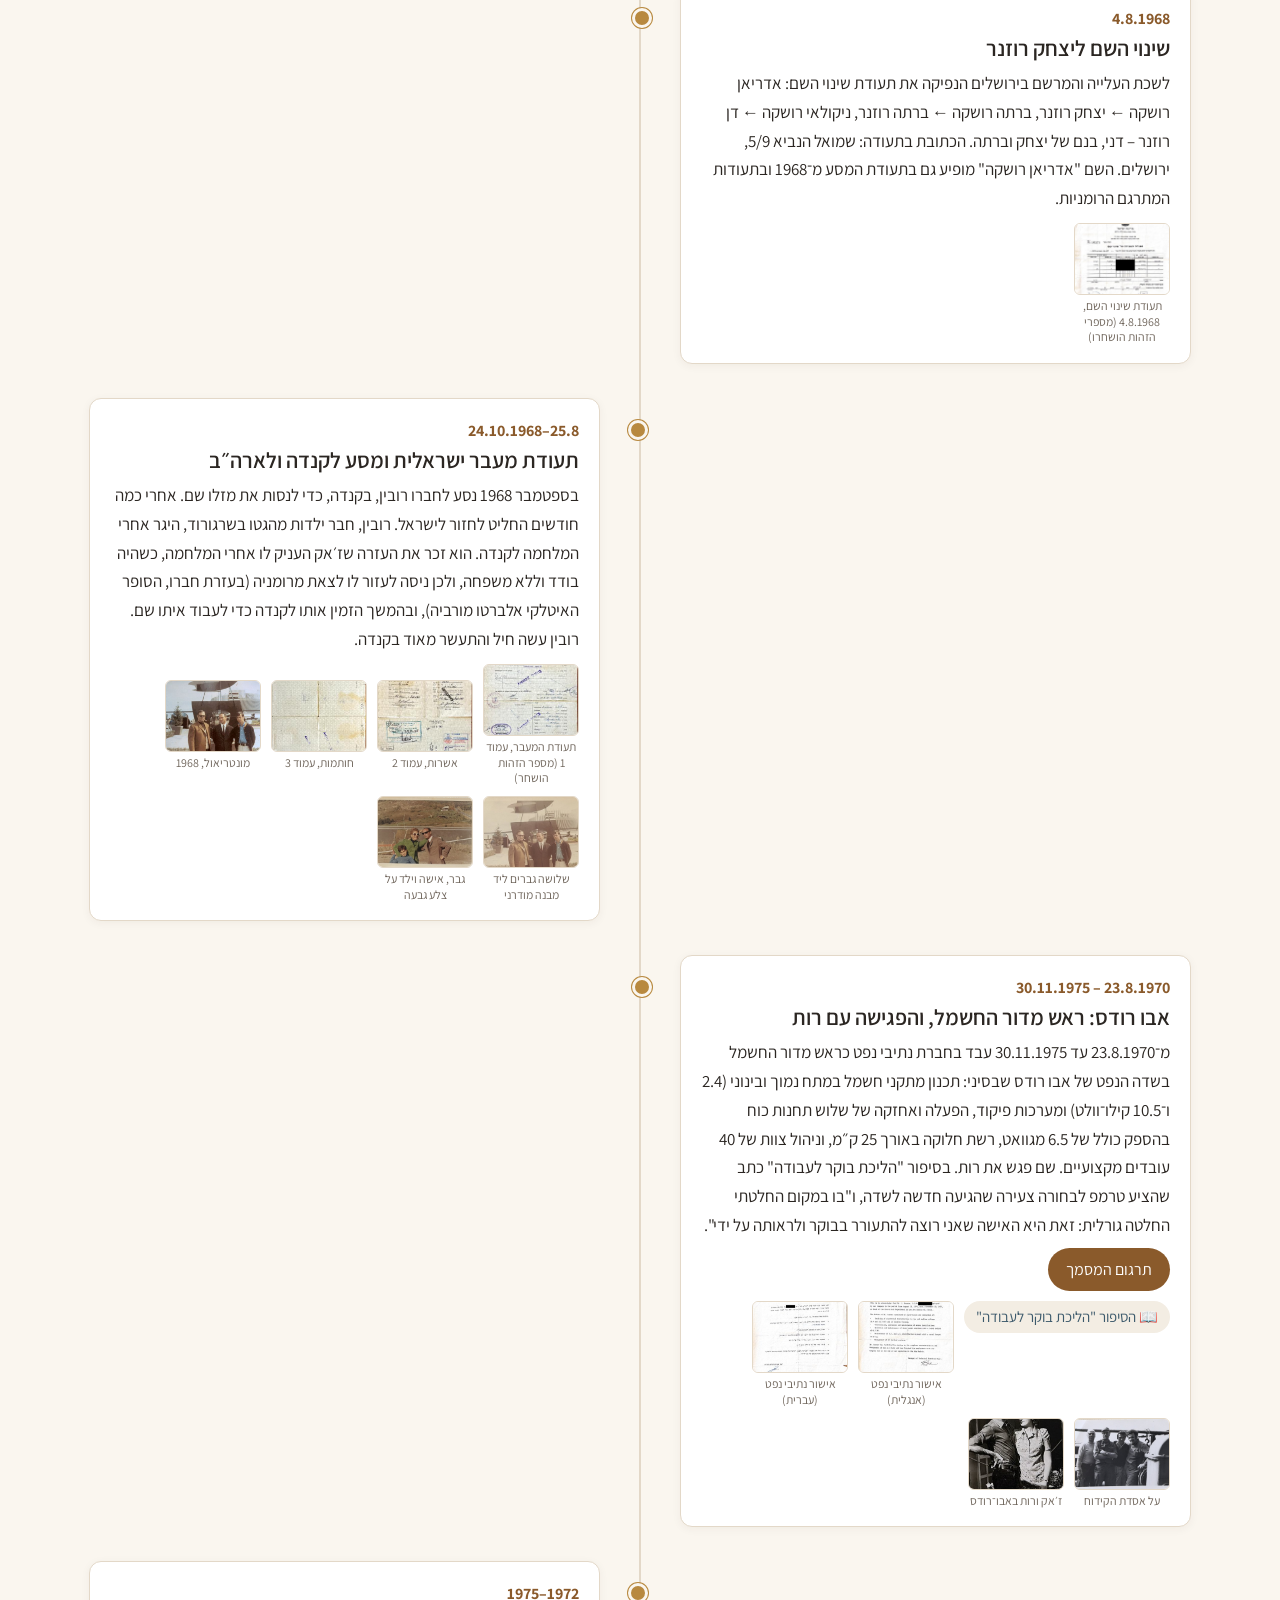
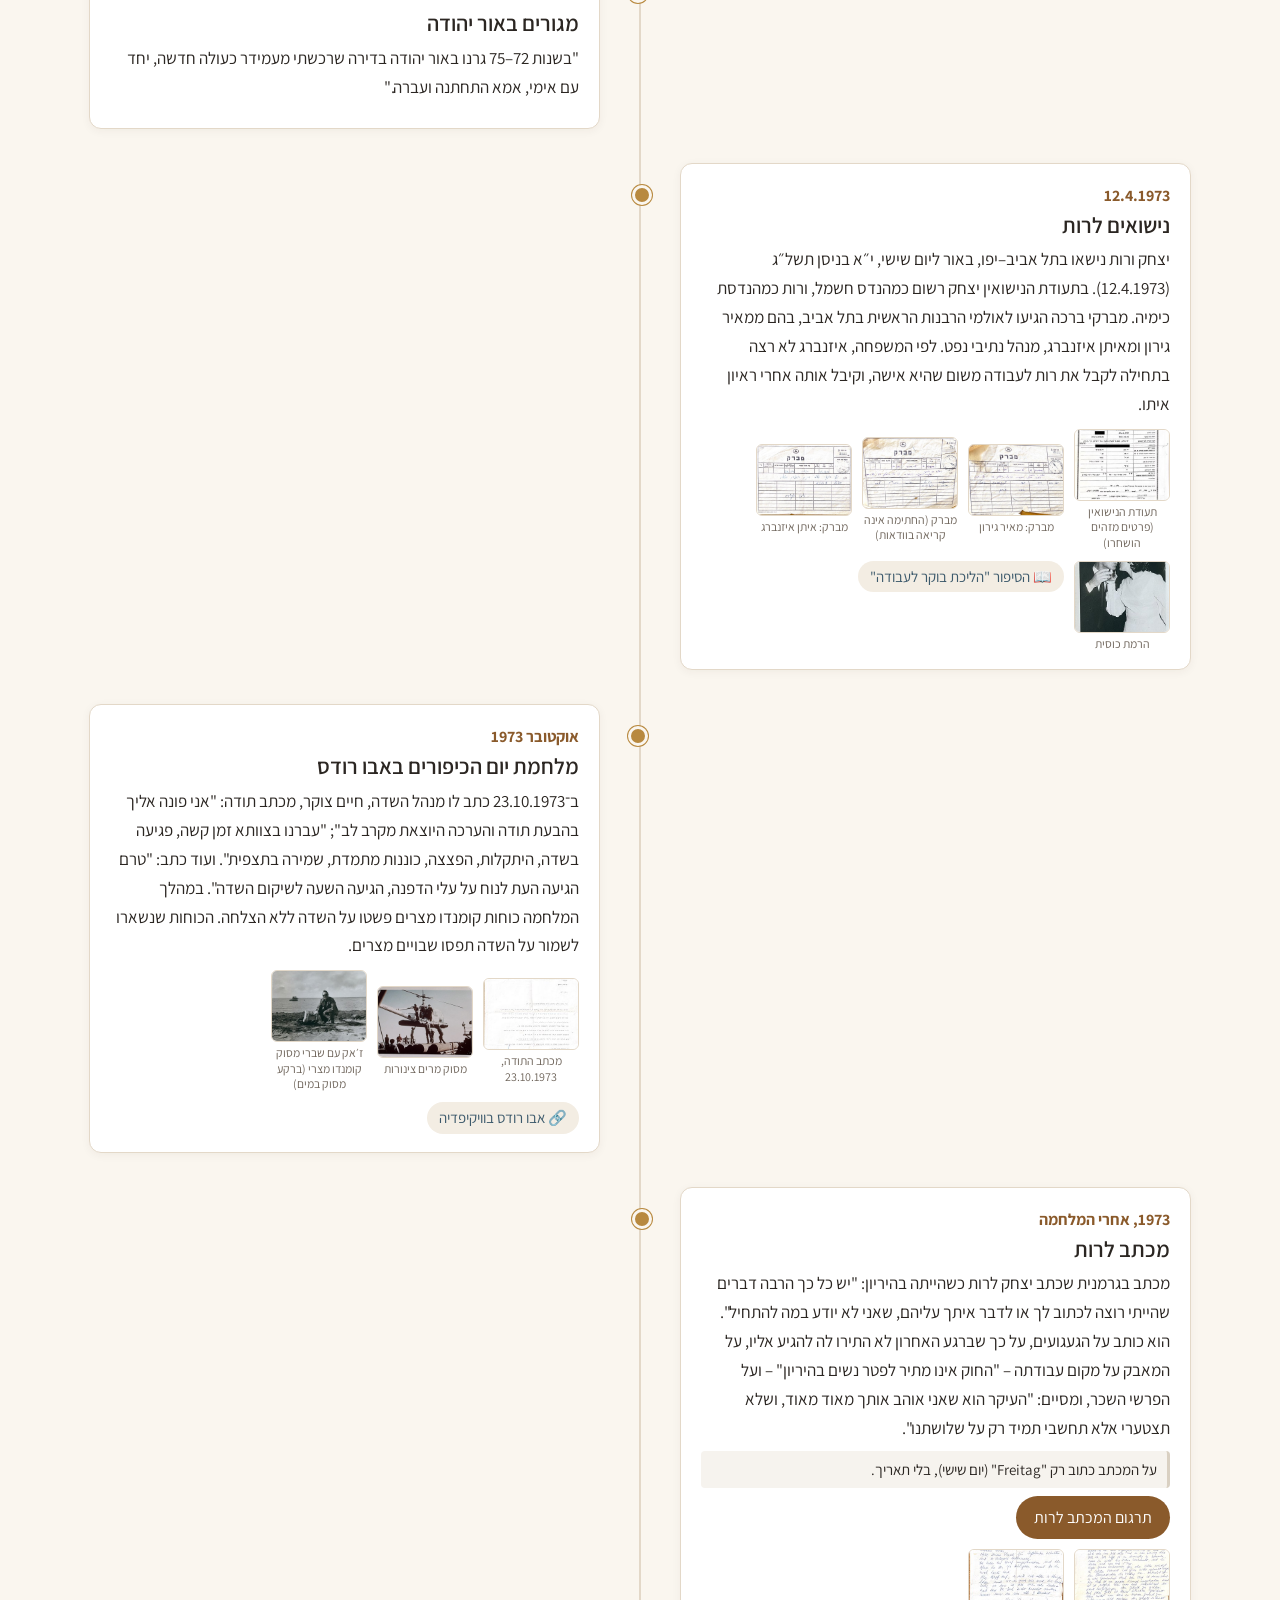
==== commit c00021d5: "Remove Ruth's notes page and all links to it; drop 'letters and stories' folder mentions from storie" ====
--- a/index.html
+++ b/index.html
@@ -67,7 +67,7 @@
 
 <section id="stories" class="section alt">
   <h2 class="sec-title" data-i18n="sec.stories">הסיפורים שלו</h2>
-  <p class="sec-lead" data-i18n="sec.stories.lead">סיפורים וזיכרונות שיצחק רוזנר כתב בעצמו, מתוך התיקייה "letters and stories".</p>
+  <p class="sec-lead" data-i18n="sec.stories.lead">סיפורים וזיכרונות שיצחק רוזנר כתב בעצמו.</p>
   <div class="cards" id="storyCards"></div>
 </section>
 
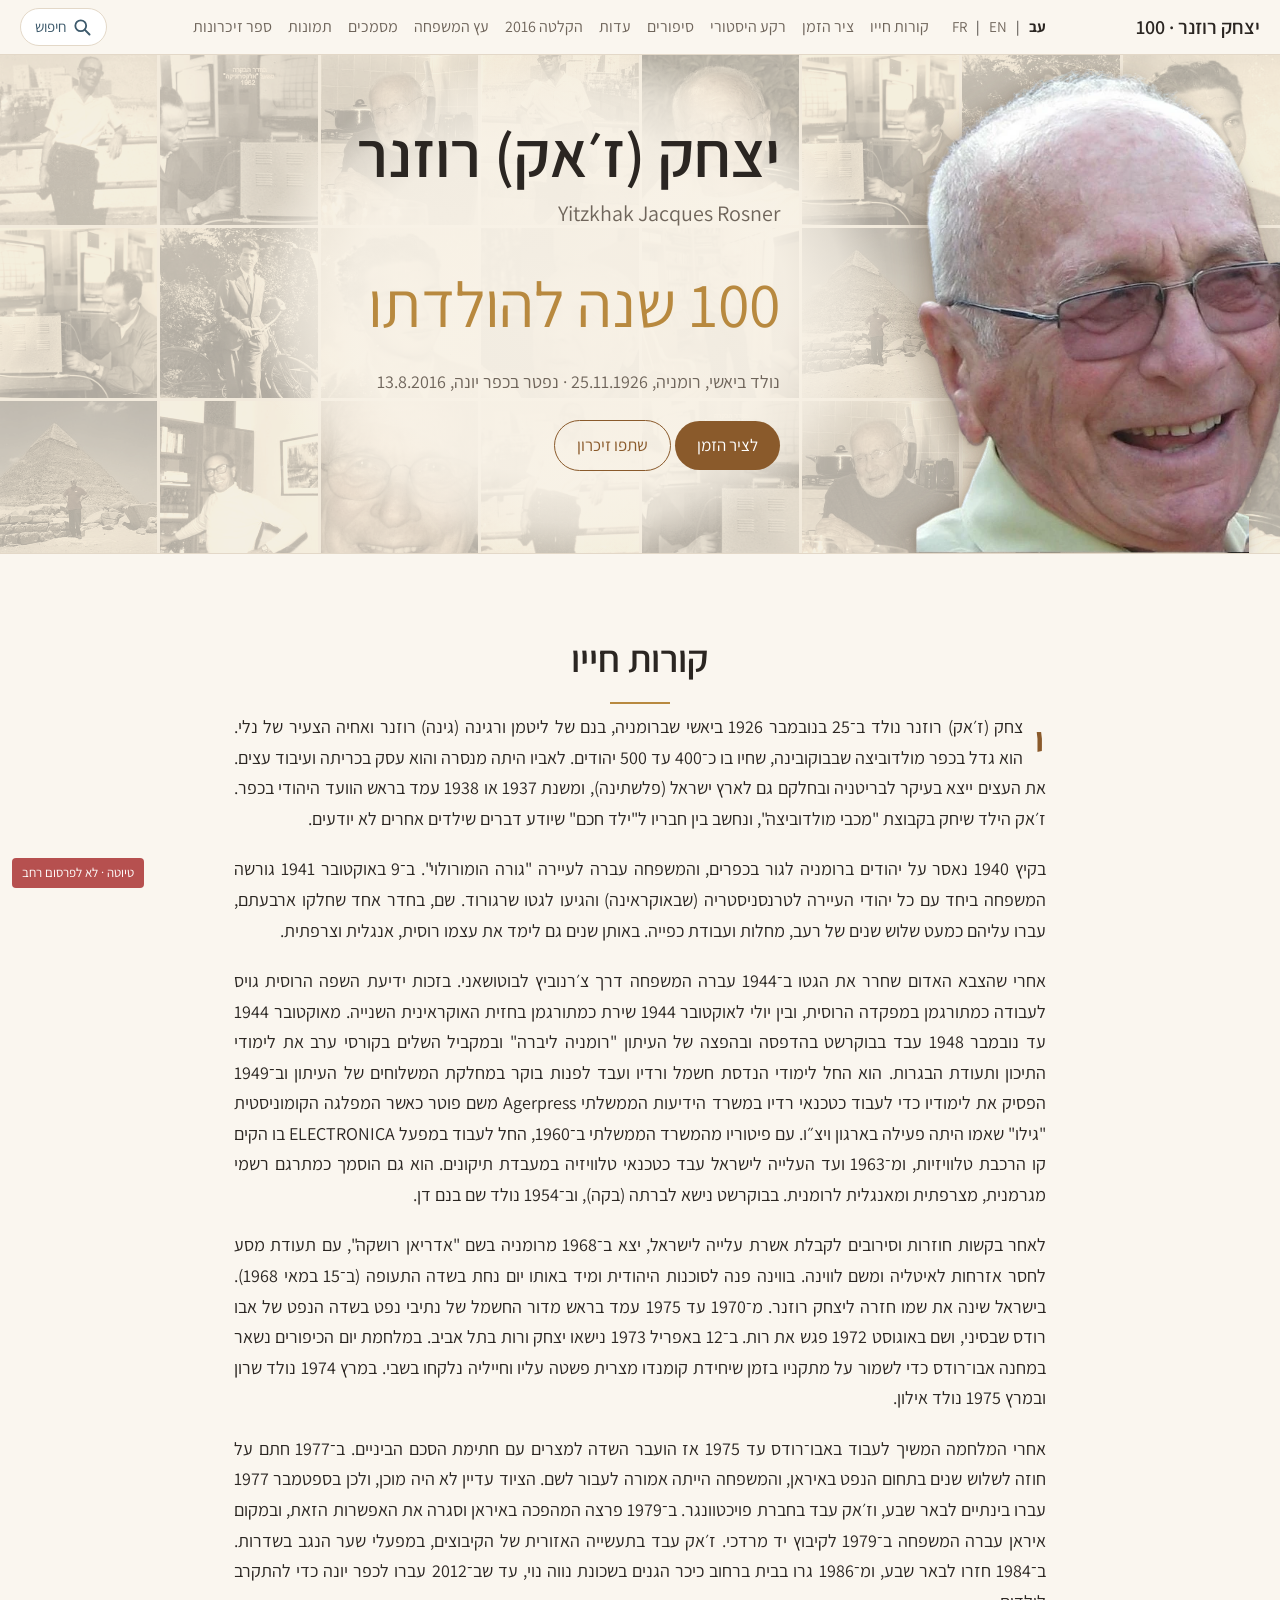
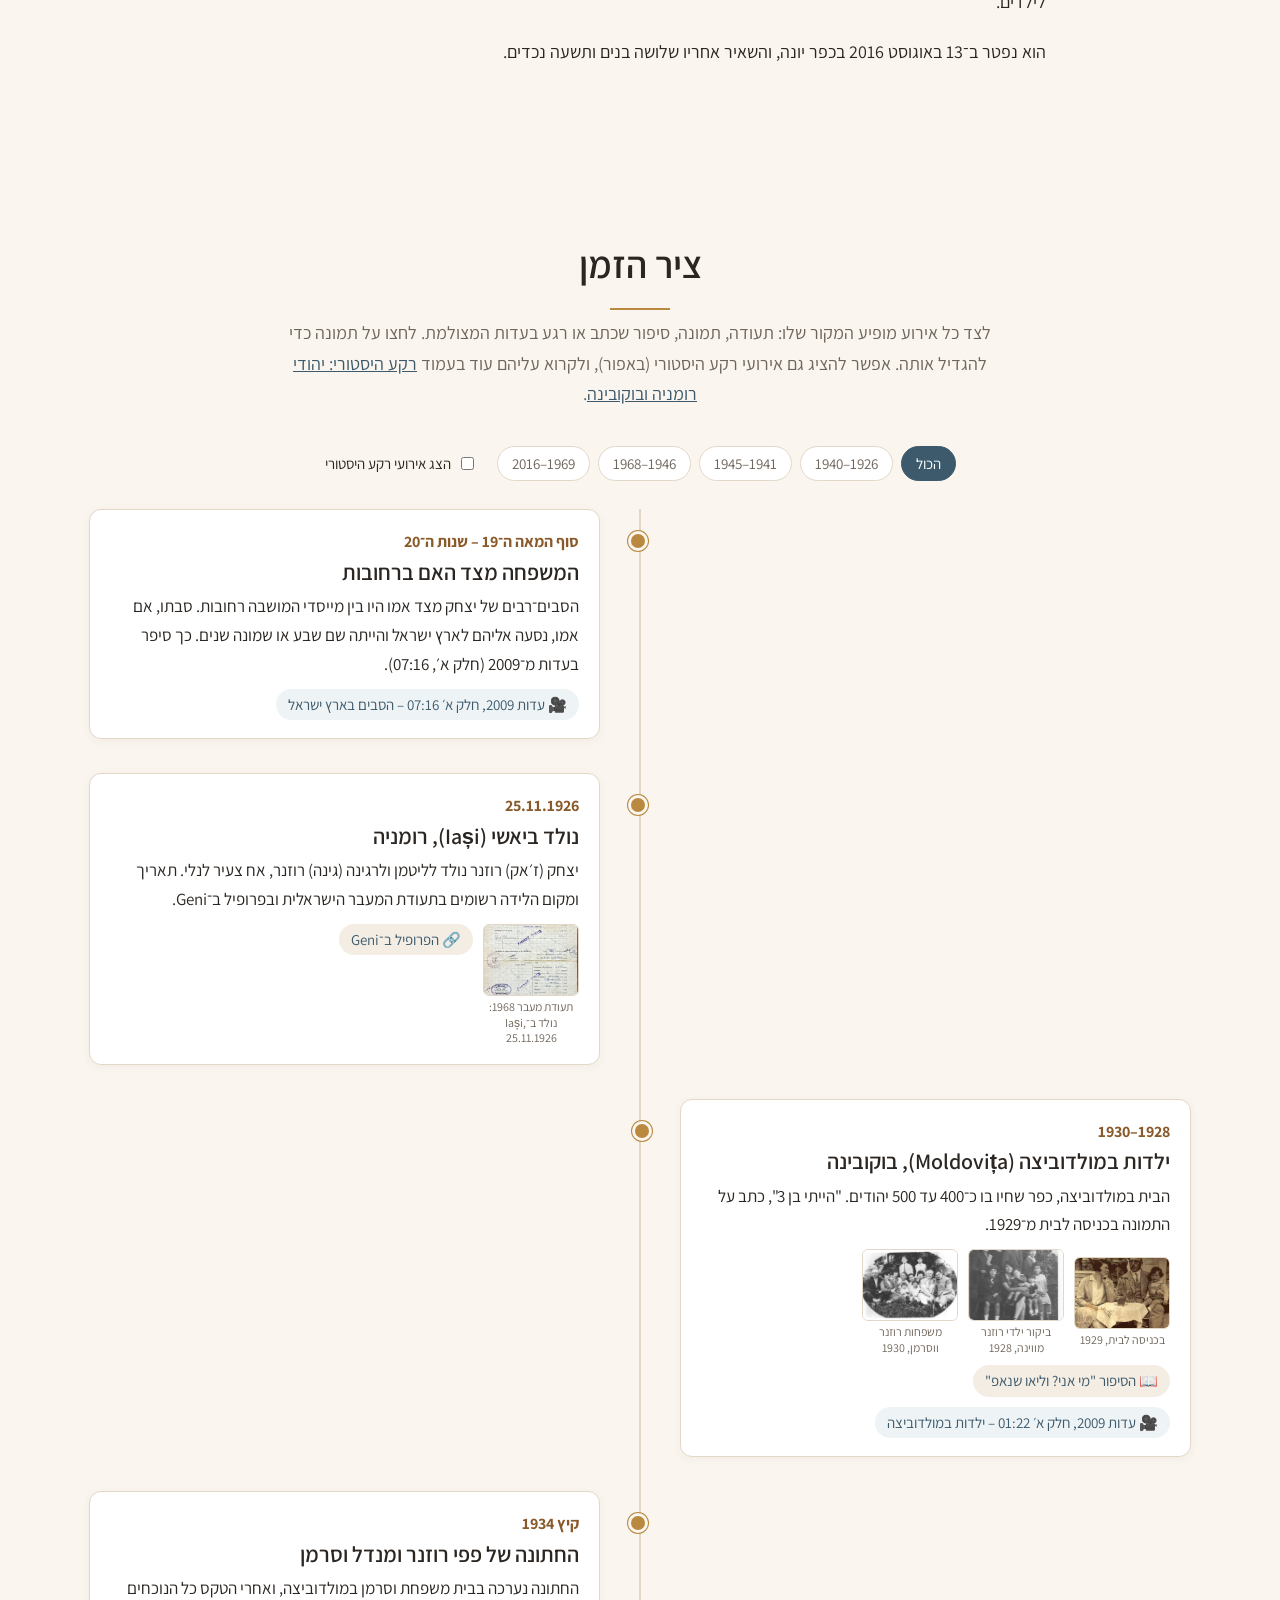
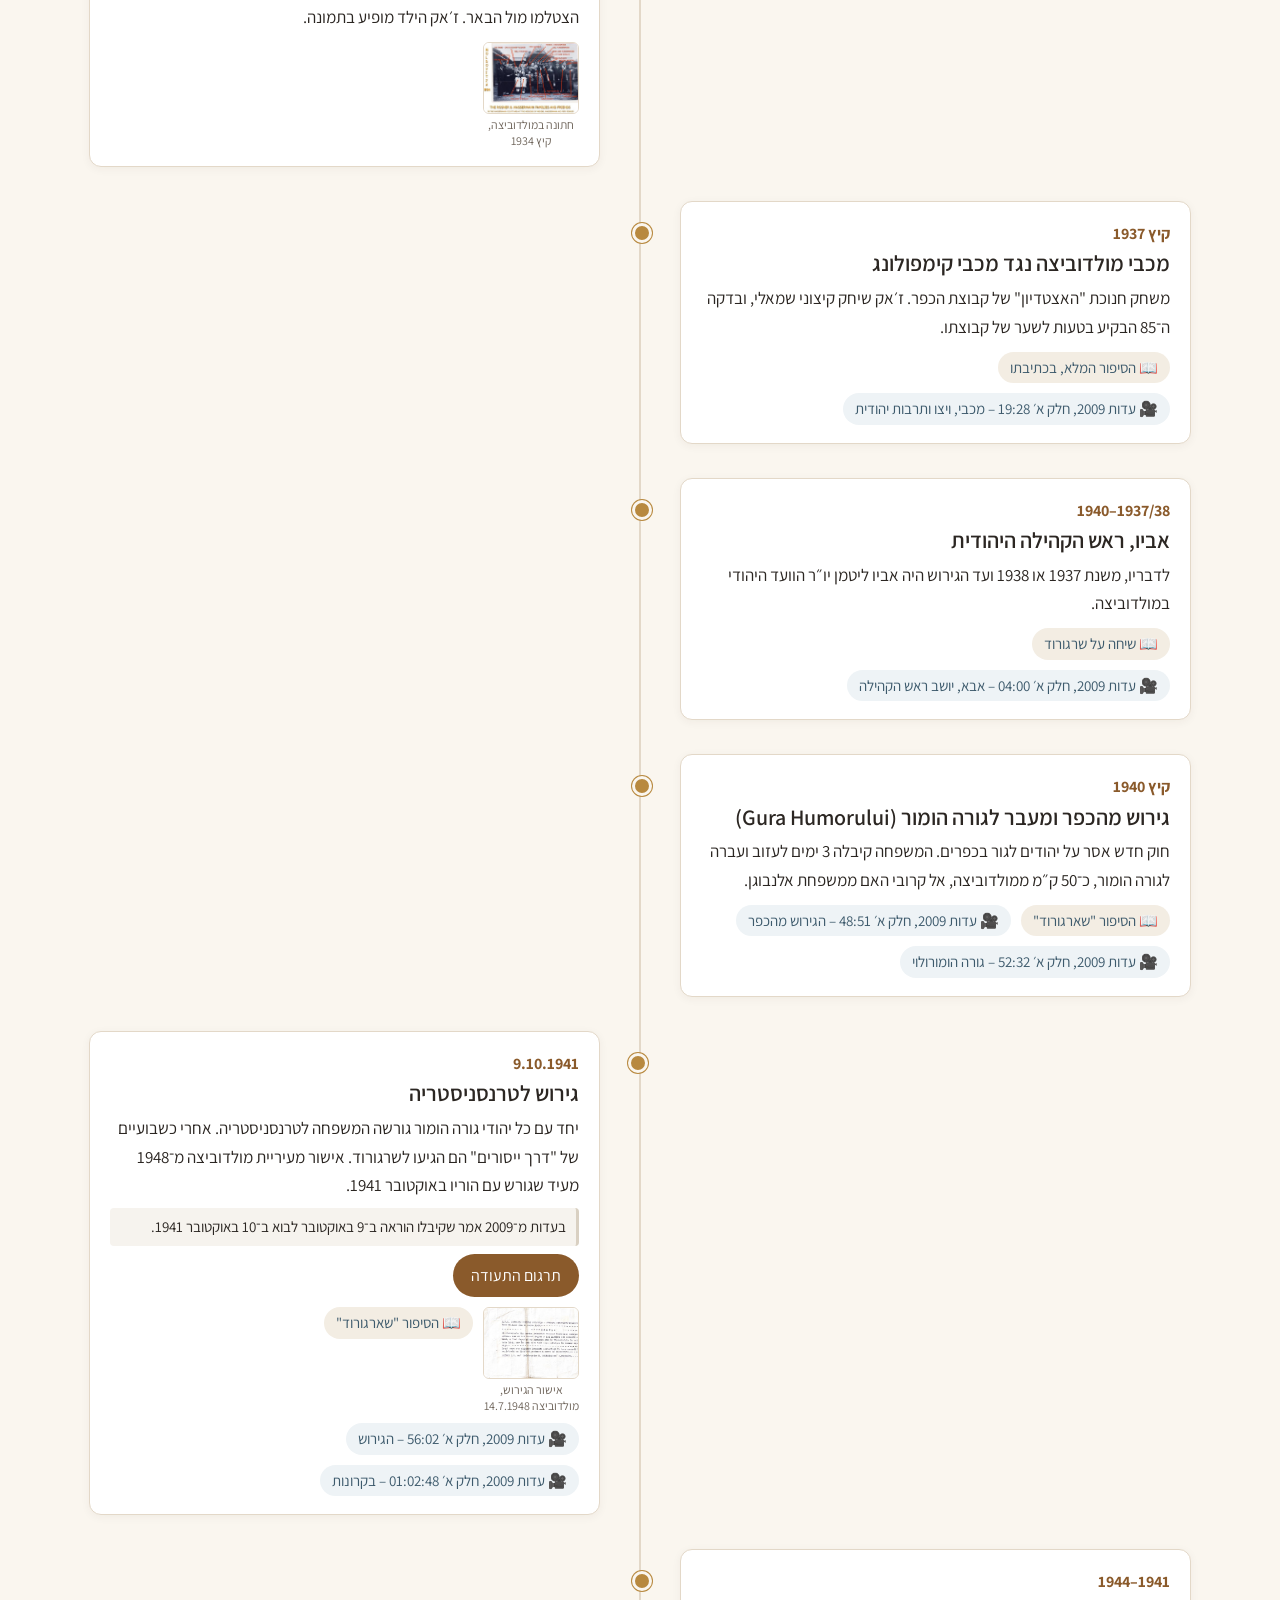
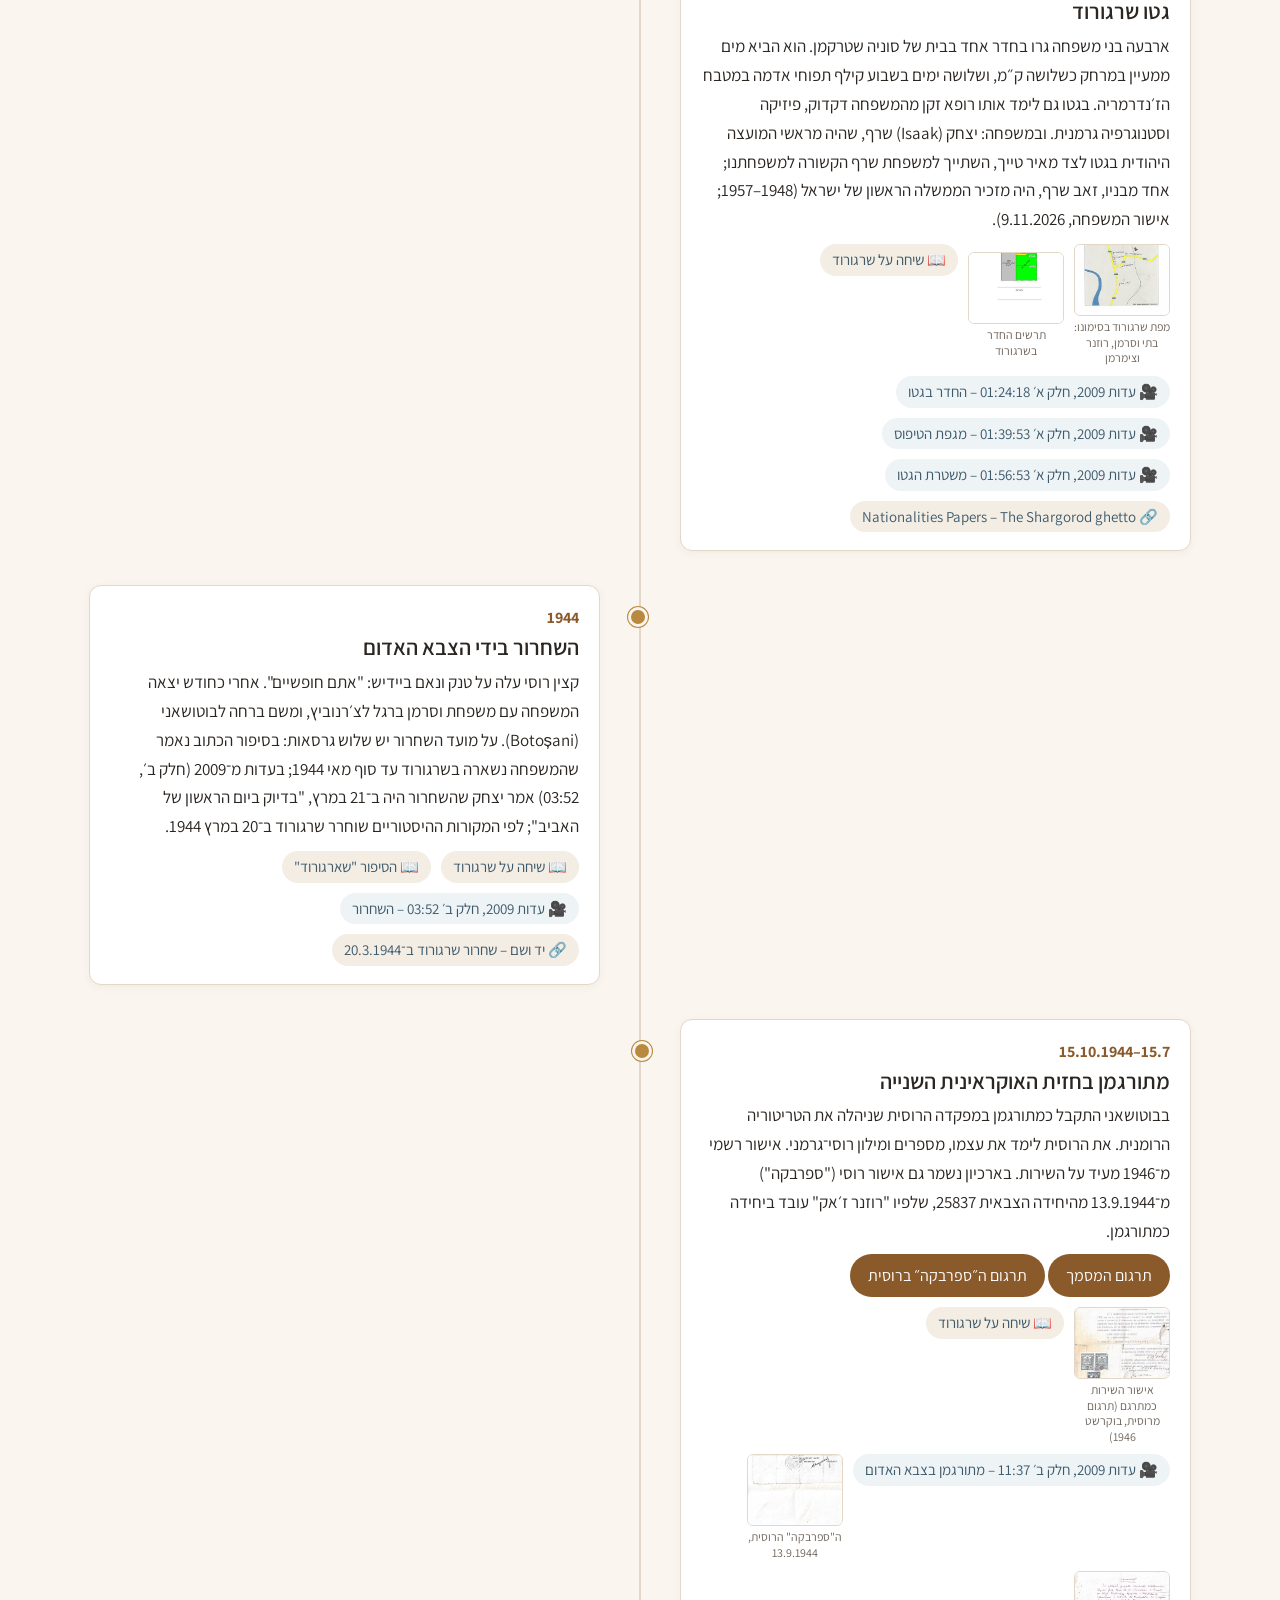
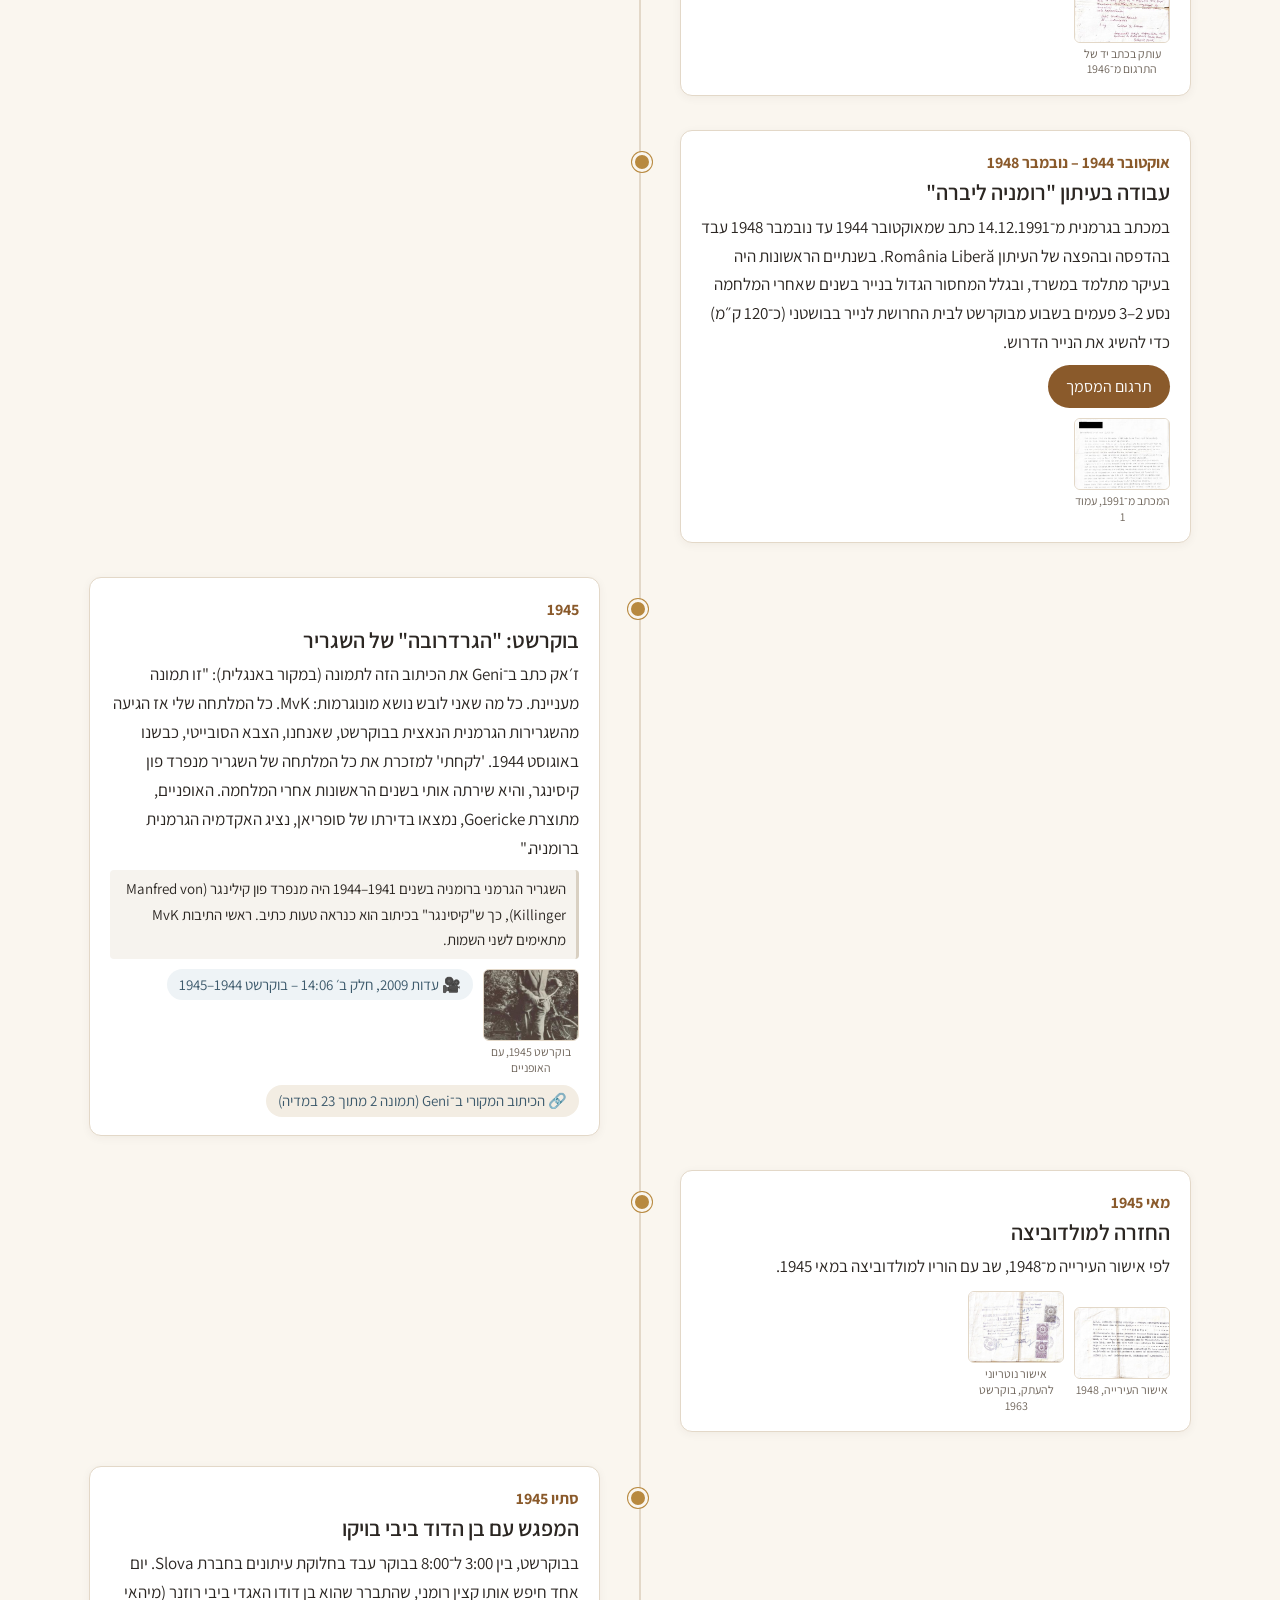
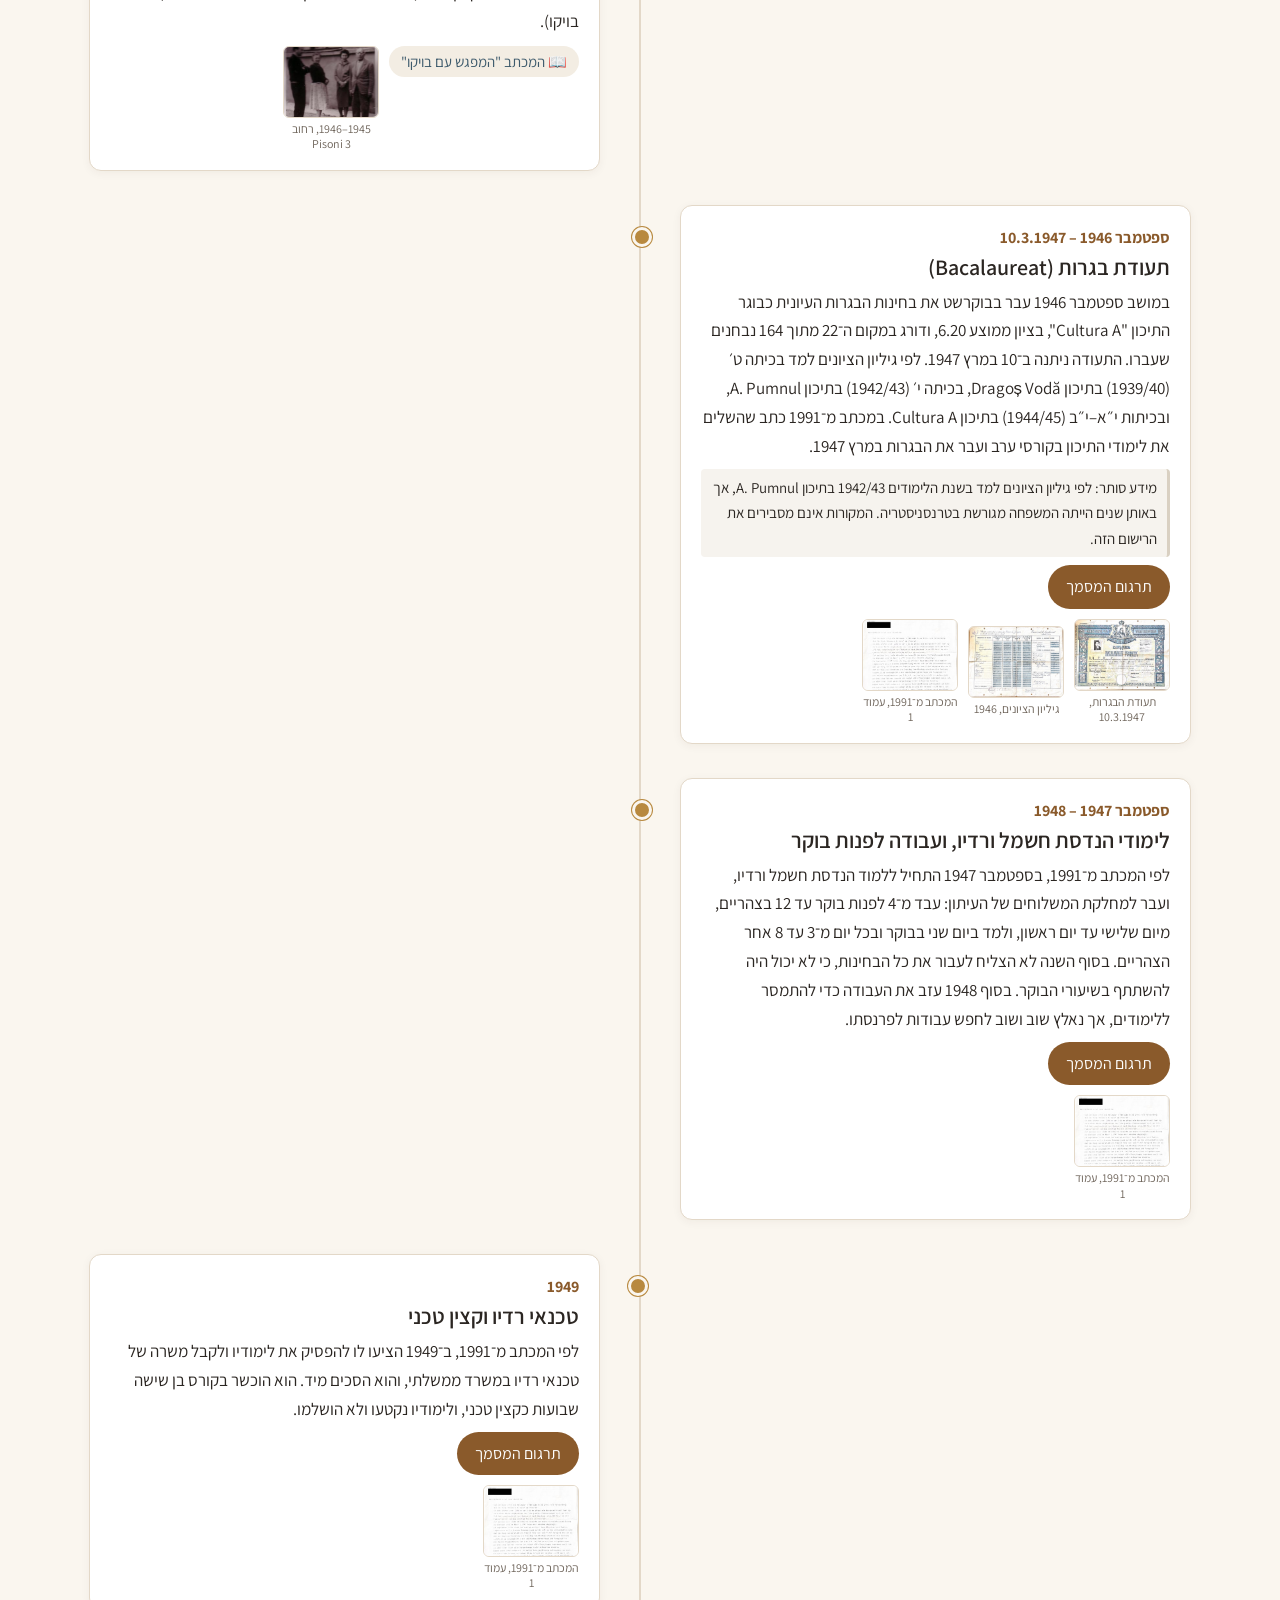
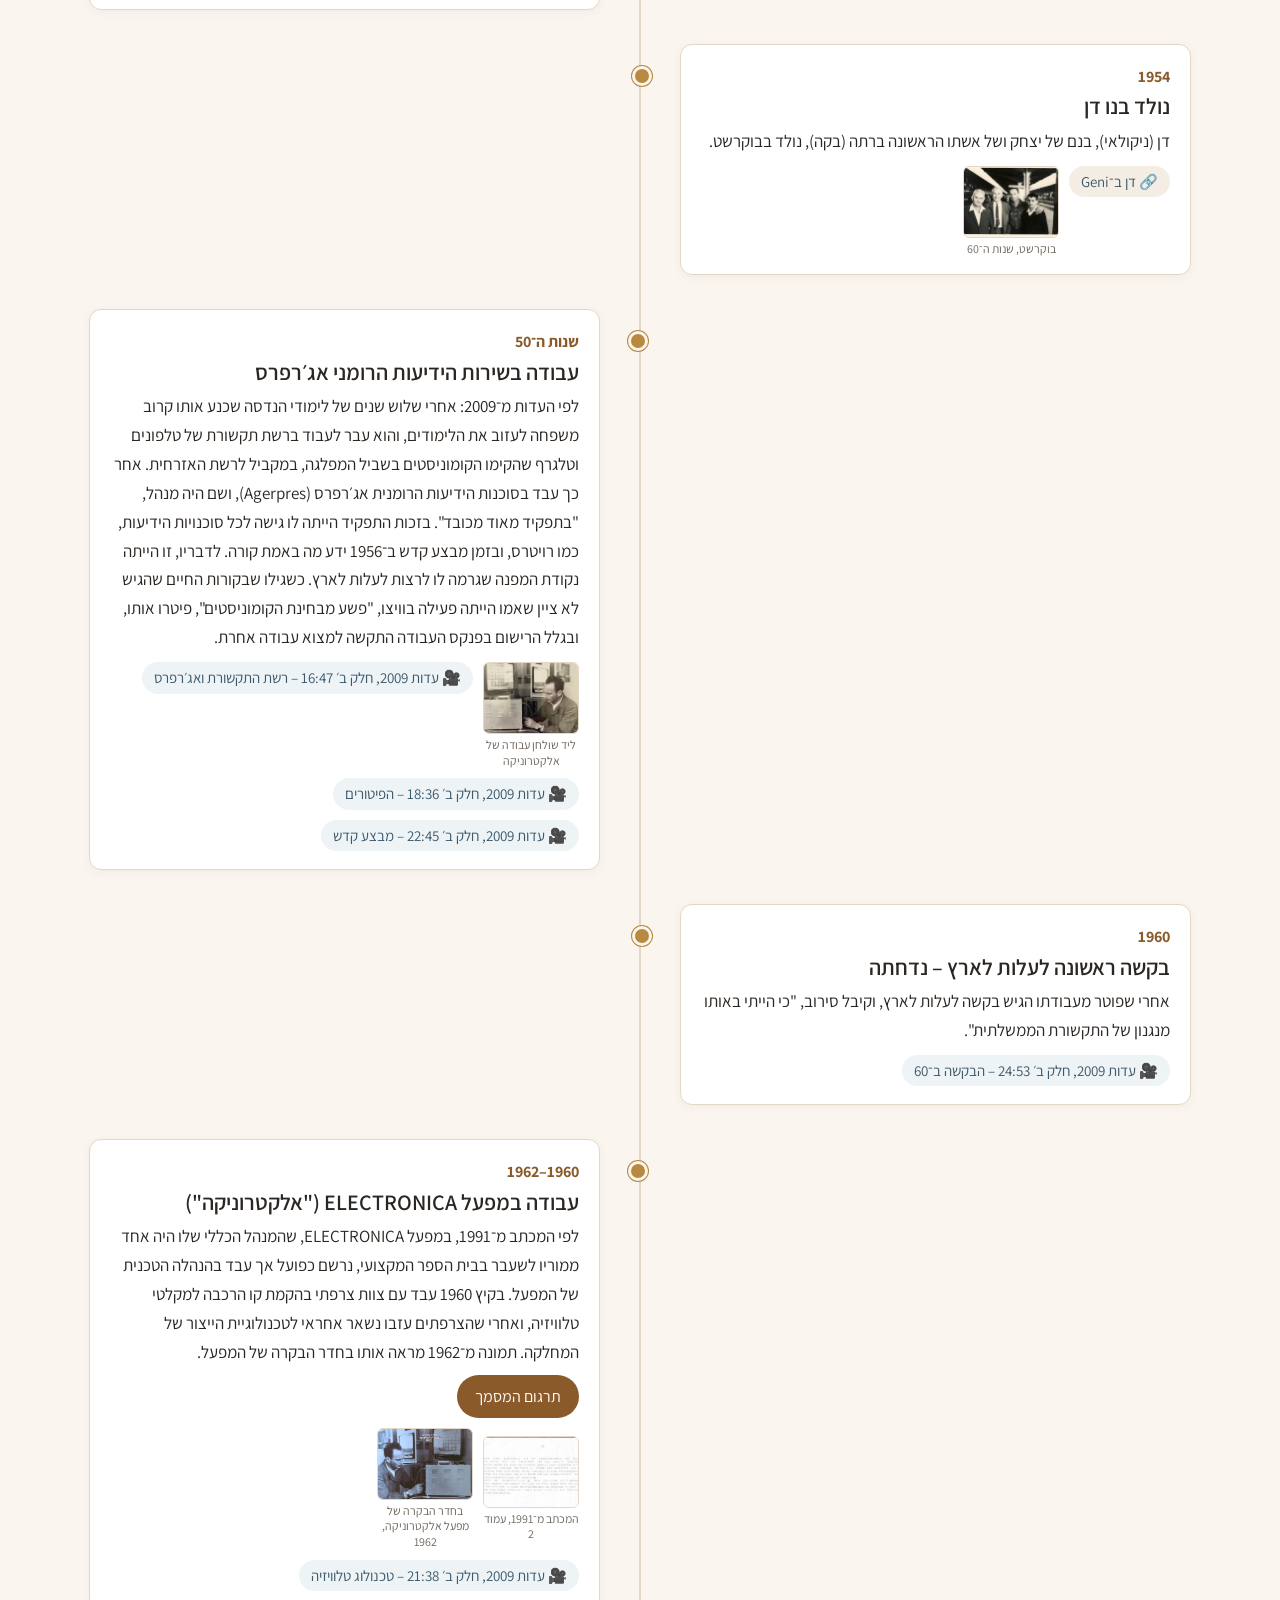
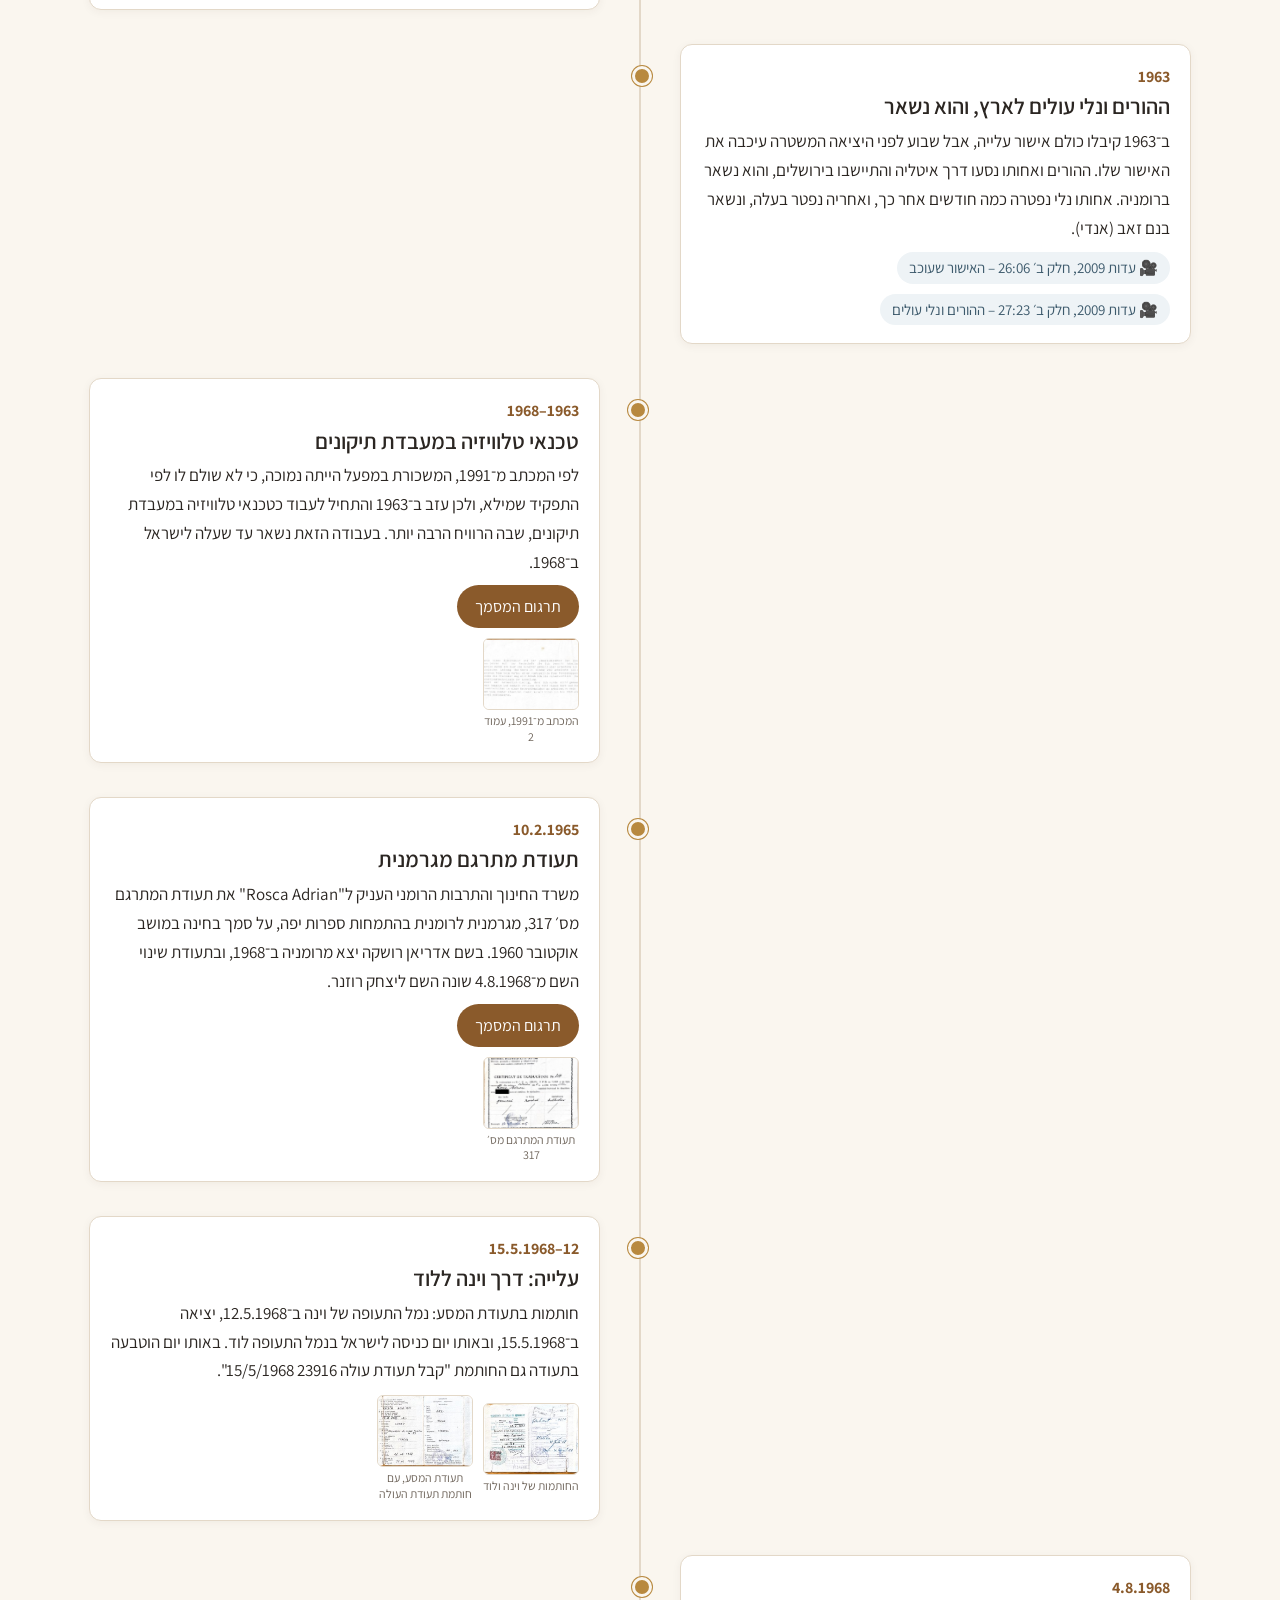
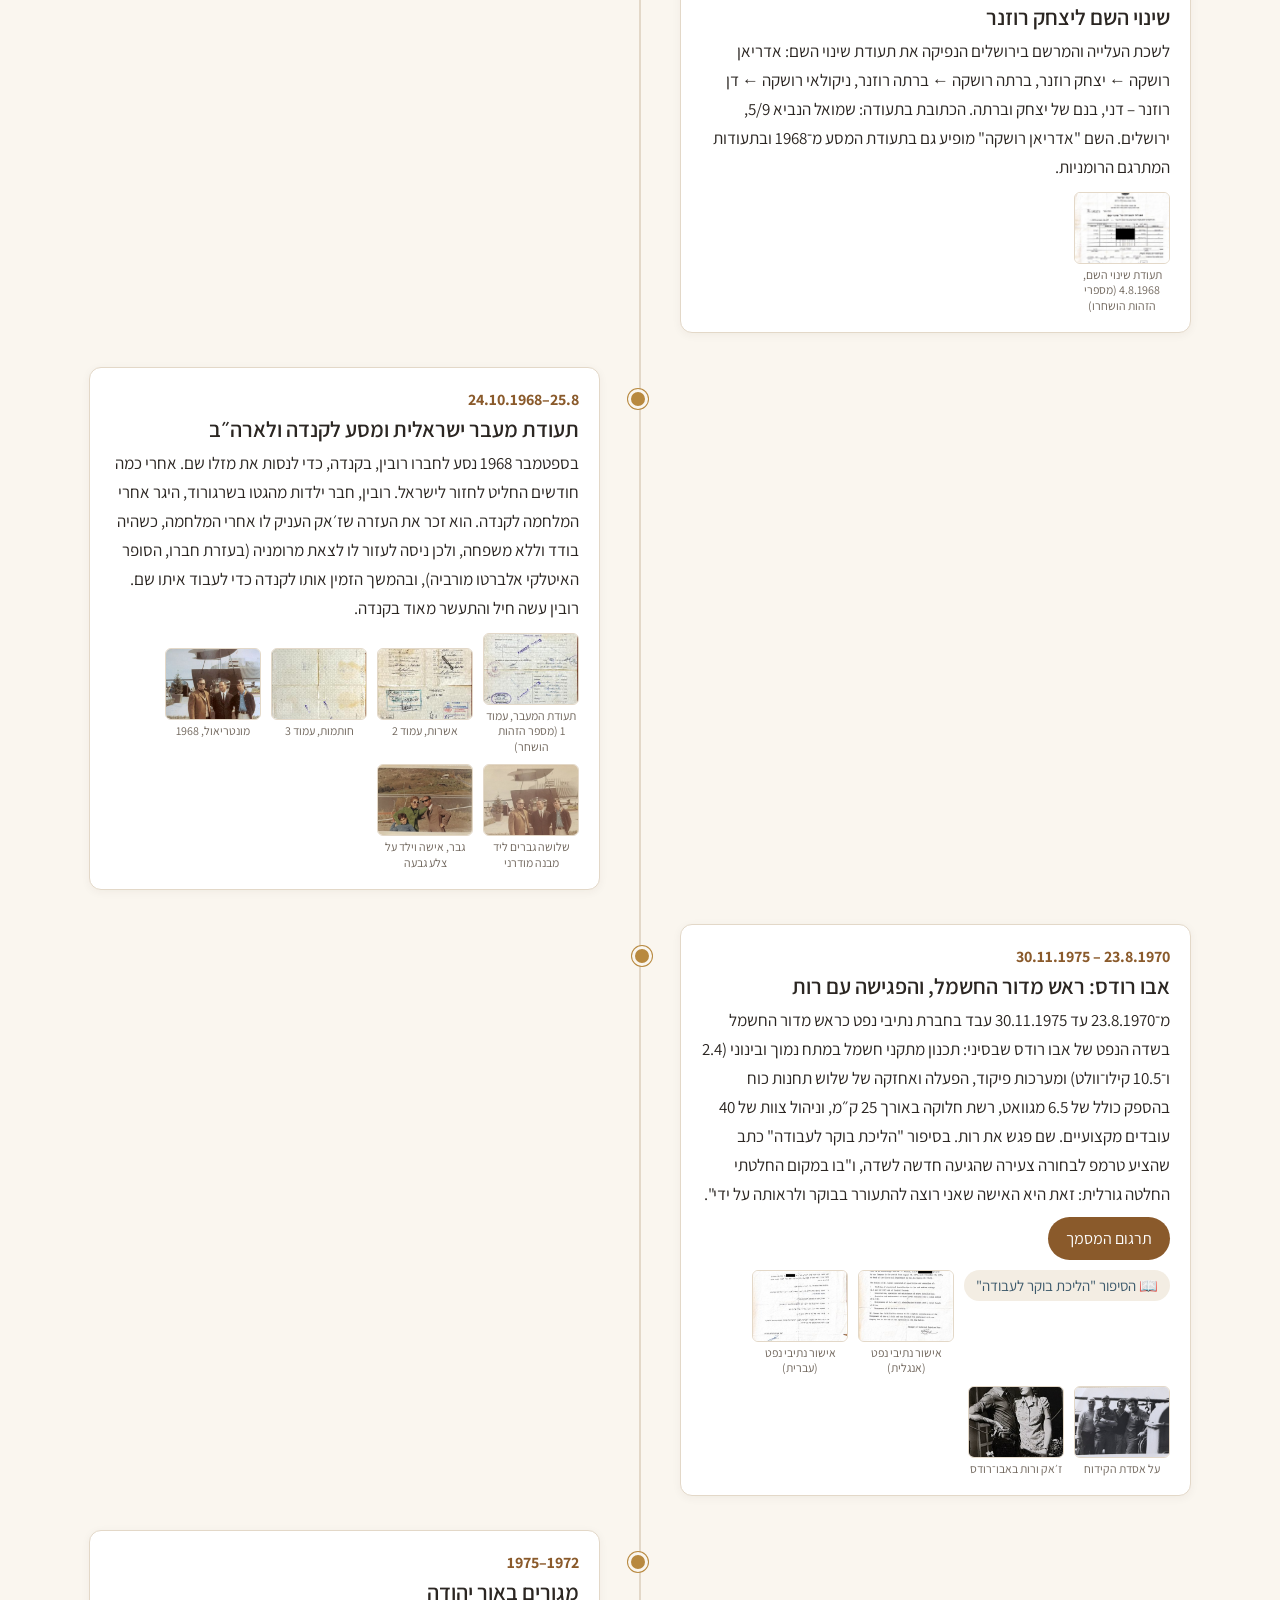
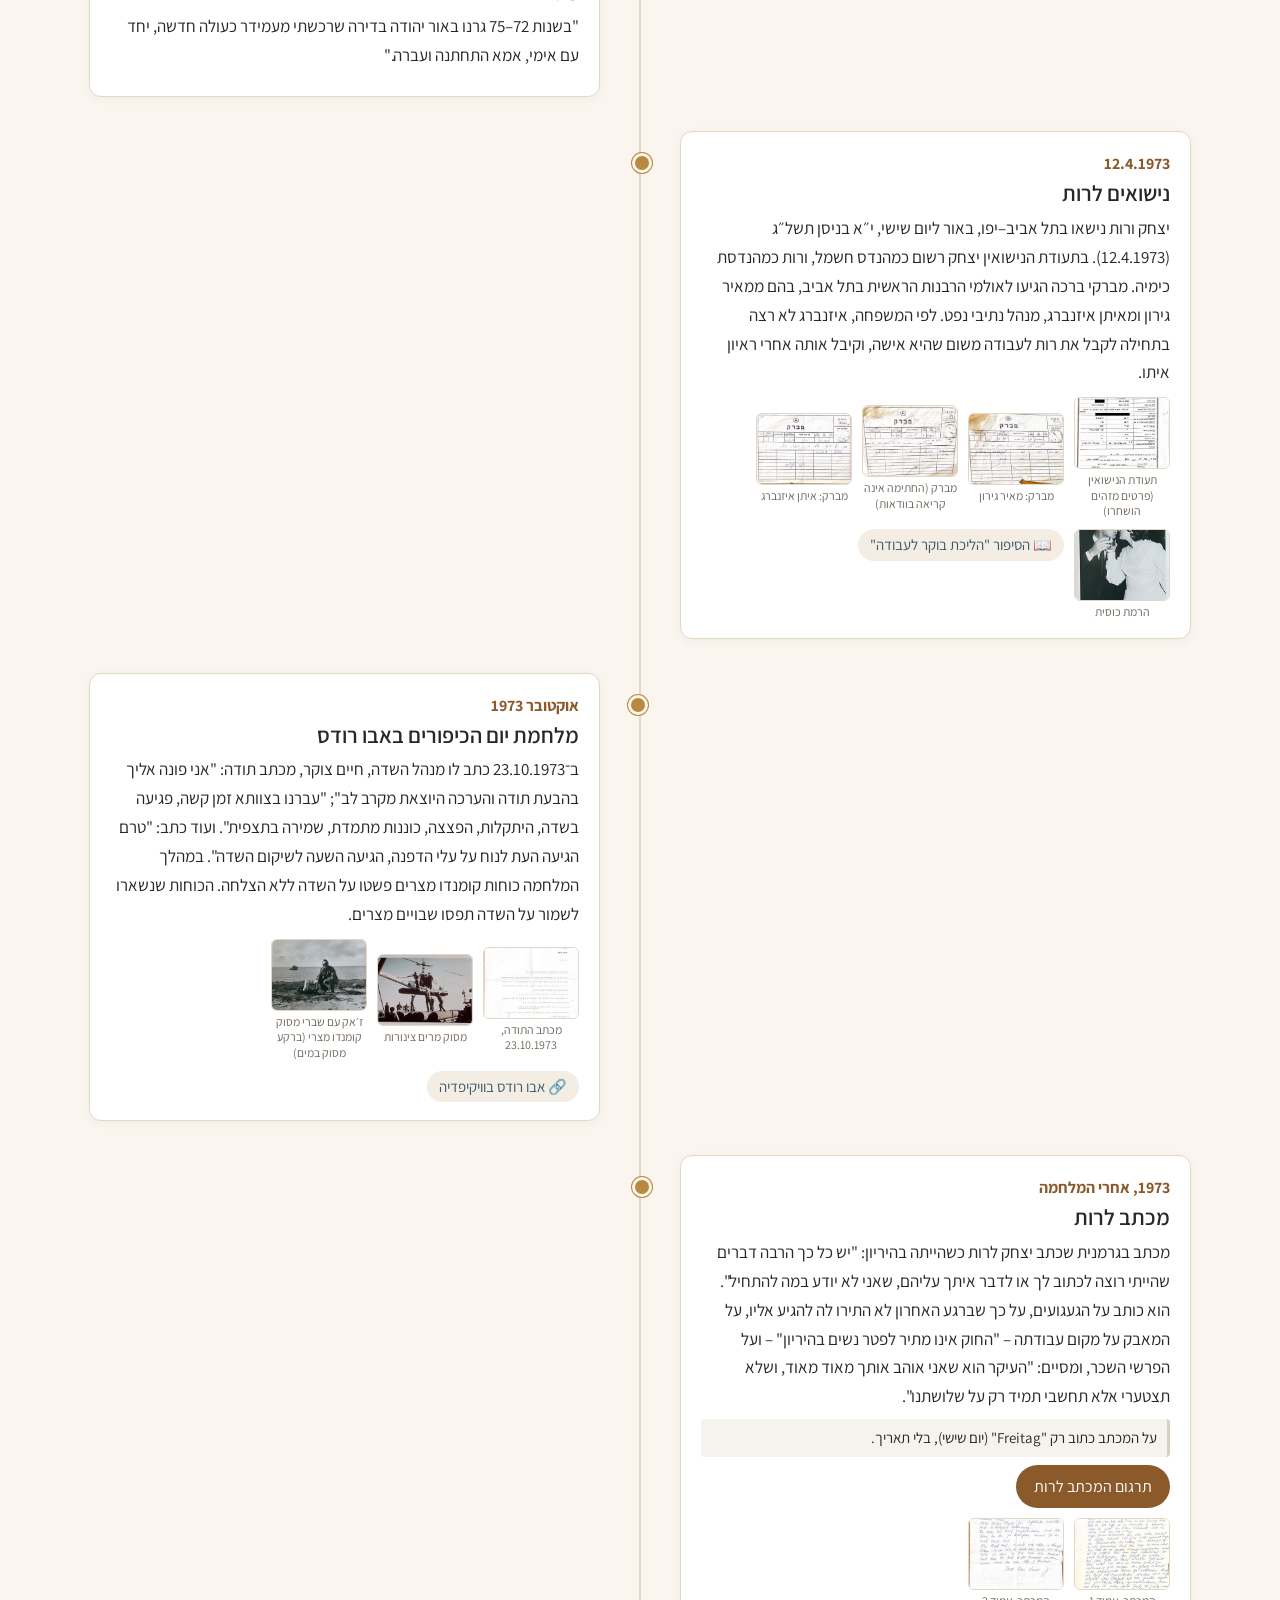
==== commit e75b2281: "Maccabi story spelling fixes; haver subtitle (Yoav Bar-Yaakov); recording title 'Jacques' not 'Dad';" ====
--- a/index.html
+++ b/index.html
@@ -35,7 +35,6 @@
   <div class="hero-inner">
     <figure class="hero-photo"><img src="img/hero_cutout.webp" alt="יצחק רוזנר, 2009" data-i18n-alt="hero.alt"></figure>
     <div class="hero-text">
-      <p class="eyebrow">25.11.1926 – 25.11.2026</p>
       <h1 data-i18n="hero.name">יצחק (ז׳אק) רוזנר</h1>
       <p class="latin">Yitzkhak Jacques Rosner</p>
       <p class="hundred"><span>100</span> <span data-i18n="hero.hundred">שנה להולדתו</span></p>
@@ -85,8 +84,8 @@
 </section>
 
 <section id="recording2016" class="section narrow alt">
-  <h2 class="sec-title" data-i18n="sec.recording">אבא מספר את סיפור ילדותו בשואה (2016)</h2>
-  <p class="sec-lead" data-i18n="sec.recording.lead">הקלטה ביתית מ־6.5.2016 (1:04:26). יצחק מספר לבני המשפחה על הדרך לשרגורוד, על החדר בגטו, על הרעב והטיפוס, על השחרור ועל הדרך לבוטושאני. ברקע נשמעים גם שאלות ושיחות של בני המשפחה.</p>
+  <h2 class="sec-title" data-i18n="sec.recording">ז׳אק מספר את סיפור ילדותו בשואה (2016)</h2>
+  <p class="sec-lead" data-i18n="sec.recording.lead">הקלטה ביתית מ־6.5.2016 (1:04:26). יצחק מספר לבני המשפחה על הדרך לשרגורוד, על החדר בגטו, על הרעב והטיפוס, על השחרור ועל הדרך לבוטושאני.</p>
   <audio id="rec2016" controls preload="metadata" src="audio/aba_sipur_yeladut_shoah_2016-05-06.mp3" style="display:block;width:100%;max-width:100%;box-sizing:border-box"></audio>
   <p class="muted" style="font-size:14px;margin-top:8px" data-i18n="rec.cleaned">הקלטה עברה ניקוי רעשי רקע</p>
   <p class="muted" style="font-size:14px"><a href="audio/aba_sipur_yeladut_shoah_2016-05-06.mp3" download data-i18n="rec.download">הורדת ההקלטה (MP3, 45MB)</a></p>
--- a/css/style.css
+++ b/css/style.css
@@ -16,6 +16,7 @@
 .hero-inner{max-width:1100px;margin:0 auto;padding:64px 24px;display:flex;gap:56px;align-items:center}
 .hero-photo{margin:0;flex:0 0 300px}
 .hero-photo img{width:300px;height:380px;object-fit:cover;object-position:50% 25%;border-radius:160px 160px 12px 12px;box-shadow:0 18px 40px rgba(60,40,20,.25);border:6px solid #fff}
+.subtitle{font-size:20px;color:var(--accent2);margin:0 0 14px}
 .eyebrow{color:var(--accent);letter-spacing:.08em;font-size:15px;margin:0 0 6px}
 .hero h1{font-size:clamp(38px,6vw,64px);margin:0;line-height:1.1}
 .latin{font-size:22px;color:var(--muted);margin:6px 0 18px;direction:ltr;text-align:right}
